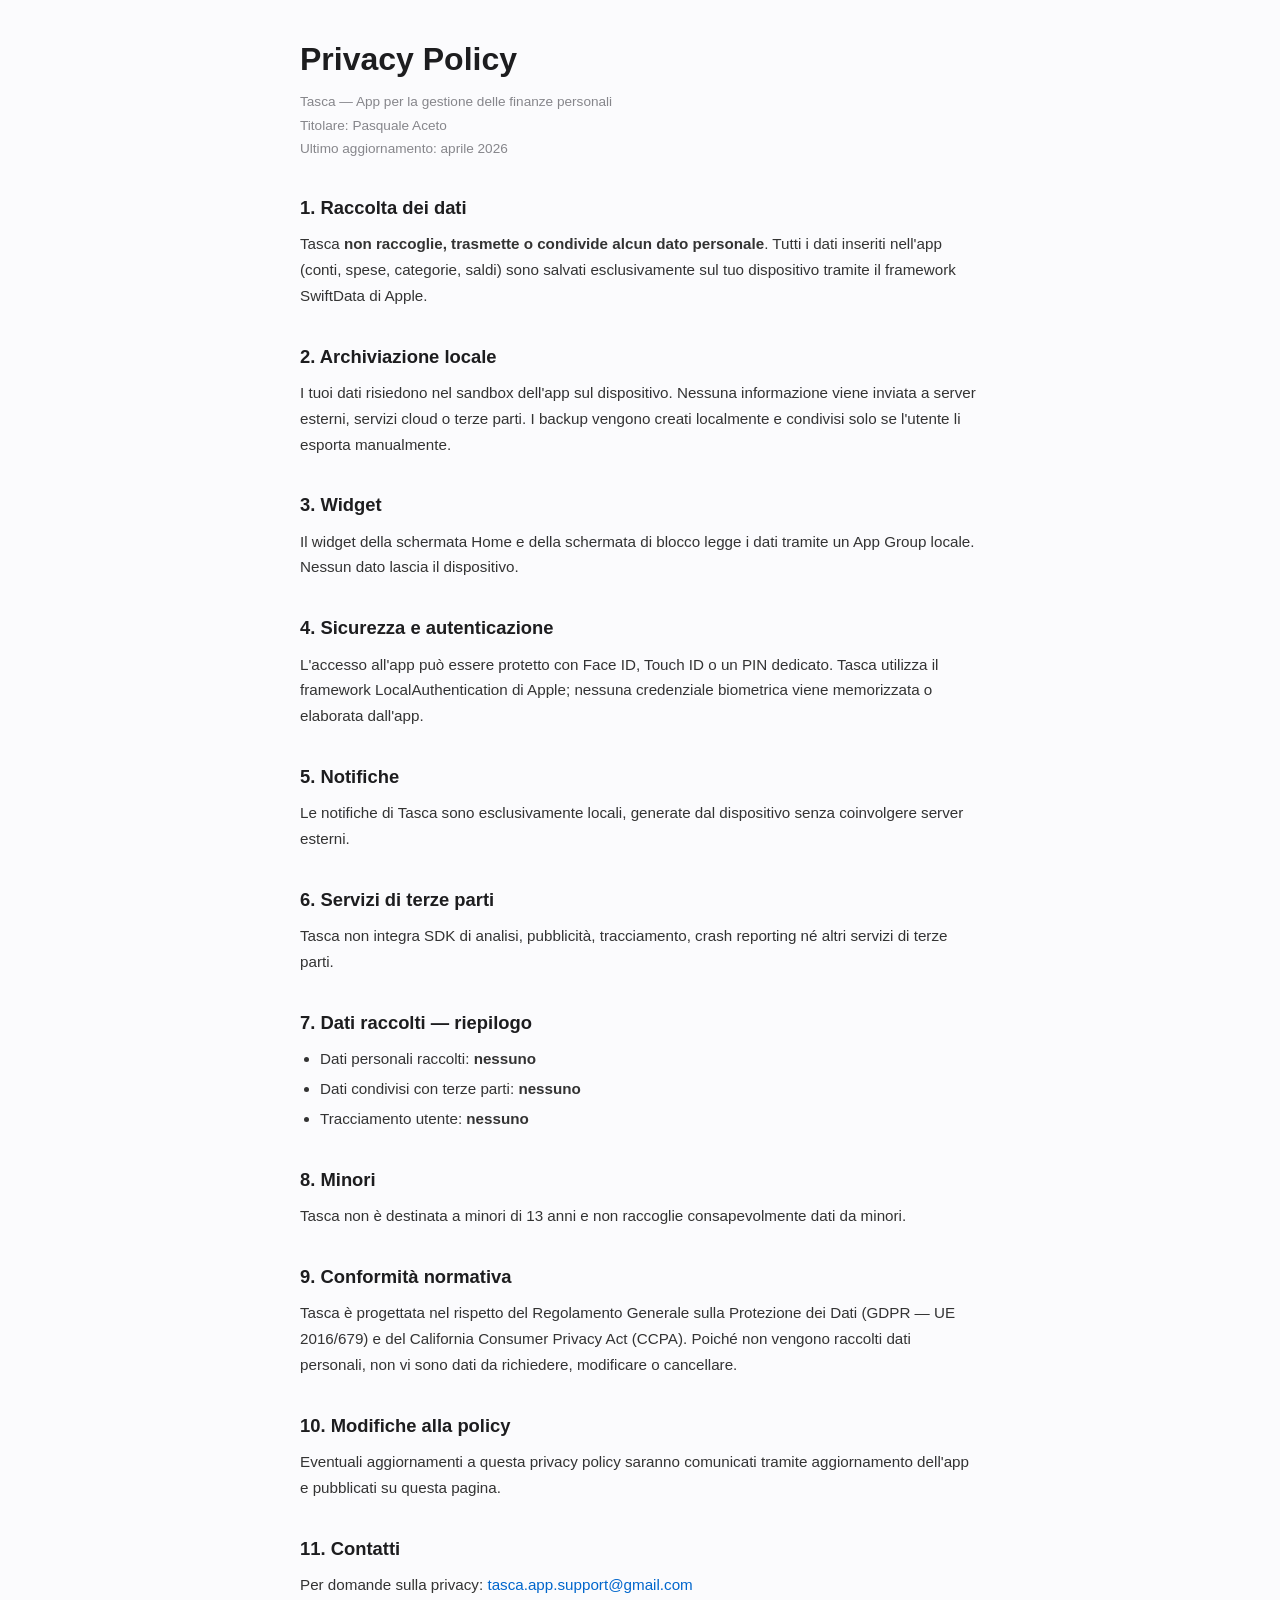
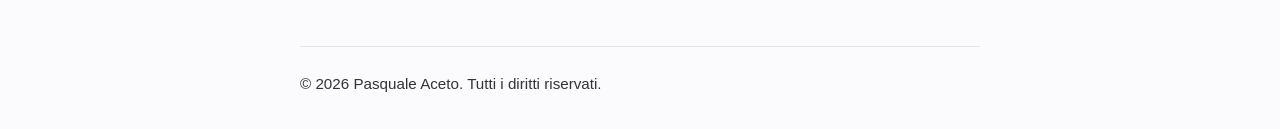
==== index.html @ 21d0b287 "Update index.html Modifica e-mail di supporto" ====
<!DOCTYPE html>
<html lang="it">
<head>
    <meta charset="UTF-8">
    <meta name="viewport" content="width=device-width, initial-scale=1.0">
    <title>Tasca — Privacy Policy</title>
    <style>
        * { margin: 0; padding: 0; box-sizing: border-box; }
        body {
            font-family: -apple-system, BlinkMacSystemFont, 'SF Pro Text', 'Helvetica Neue', sans-serif;
            line-height: 1.7;
            color: #1d1d1f;
            background: #fbfbfd;
            padding: 2rem 1.25rem;
            max-width: 720px;
            margin: 0 auto;
        }
        h1 { font-size: 2rem; font-weight: 700; margin-bottom: .25rem; }
        h2 { font-size: 1.15rem; font-weight: 600; margin-top: 2rem; margin-bottom: .5rem; }
        p, li { font-size: .95rem; color: #333; }
        ul { padding-left: 1.25rem; margin-top: .25rem; }
        li { margin-bottom: .25rem; }
        .subtitle { color: #86868b; font-size: .85rem; margin-bottom: 2rem; }
        a { color: #0066cc; text-decoration: none; }
        footer { margin-top: 3rem; padding-top: 1.5rem; border-top: 1px solid #e5e5e5; font-size: .8rem; color: #86868b; }
    </style>
</head>
<body>
    <h1>Privacy Policy</h1>
    <p class="subtitle">Tasca — App per la gestione delle finanze personali<br>Titolare: Pasquale Aceto<br>Ultimo aggiornamento: aprile 2026</p>

    <h2>1. Raccolta dei dati</h2>
    <p>Tasca <strong>non raccoglie, trasmette o condivide alcun dato personale</strong>. Tutti i dati inseriti nell'app (conti, spese, categorie, saldi) sono salvati esclusivamente sul tuo dispositivo tramite il framework SwiftData di Apple.</p>

    <h2>2. Archiviazione locale</h2>
    <p>I tuoi dati risiedono nel sandbox dell'app sul dispositivo. Nessuna informazione viene inviata a server esterni, servizi cloud o terze parti. I backup vengono creati localmente e condivisi solo se l'utente li esporta manualmente.</p>

    <h2>3. Widget</h2>
    <p>Il widget della schermata Home e della schermata di blocco legge i dati tramite un App Group locale. Nessun dato lascia il dispositivo.</p>

    <h2>4. Sicurezza e autenticazione</h2>
    <p>L'accesso all'app può essere protetto con Face ID, Touch ID o un PIN dedicato. Tasca utilizza il framework LocalAuthentication di Apple; nessuna credenziale biometrica viene memorizzata o elaborata dall'app.</p>

    <h2>5. Notifiche</h2>
    <p>Le notifiche di Tasca sono esclusivamente locali, generate dal dispositivo senza coinvolgere server esterni.</p>

    <h2>6. Servizi di terze parti</h2>
    <p>Tasca non integra SDK di analisi, pubblicità, tracciamento, crash reporting né altri servizi di terze parti.</p>

    <h2>7. Dati raccolti — riepilogo</h2>
    <ul>
        <li>Dati personali raccolti: <strong>nessuno</strong></li>
        <li>Dati condivisi con terze parti: <strong>nessuno</strong></li>
        <li>Tracciamento utente: <strong>nessuno</strong></li>
    </ul>

    <h2>8. Minori</h2>
    <p>Tasca non è destinata a minori di 13 anni e non raccoglie consapevolmente dati da minori.</p>

    <h2>9. Conformità normativa</h2>
    <p>Tasca è progettata nel rispetto del Regolamento Generale sulla Protezione dei Dati (GDPR — UE 2016/679) e del California Consumer Privacy Act (CCPA). Poiché non vengono raccolti dati personali, non vi sono dati da richiedere, modificare o cancellare.</p>

    <h2>10. Modifiche alla policy</h2>
    <p>Eventuali aggiornamenti a questa privacy policy saranno comunicati tramite aggiornamento dell'app e pubblicati su questa pagina.</p>

    <h2>11. Contatti</h2>
    <p>Per domande sulla privacy: <a href="mailto:tasca.app.support@gmail.com">tasca.app.support@gmail.com</a></p>

    <footer>
        <p>&copy; 2026 Pasquale Aceto. Tutti i diritti riservati.</p>
    </footer>
</body>
</html>
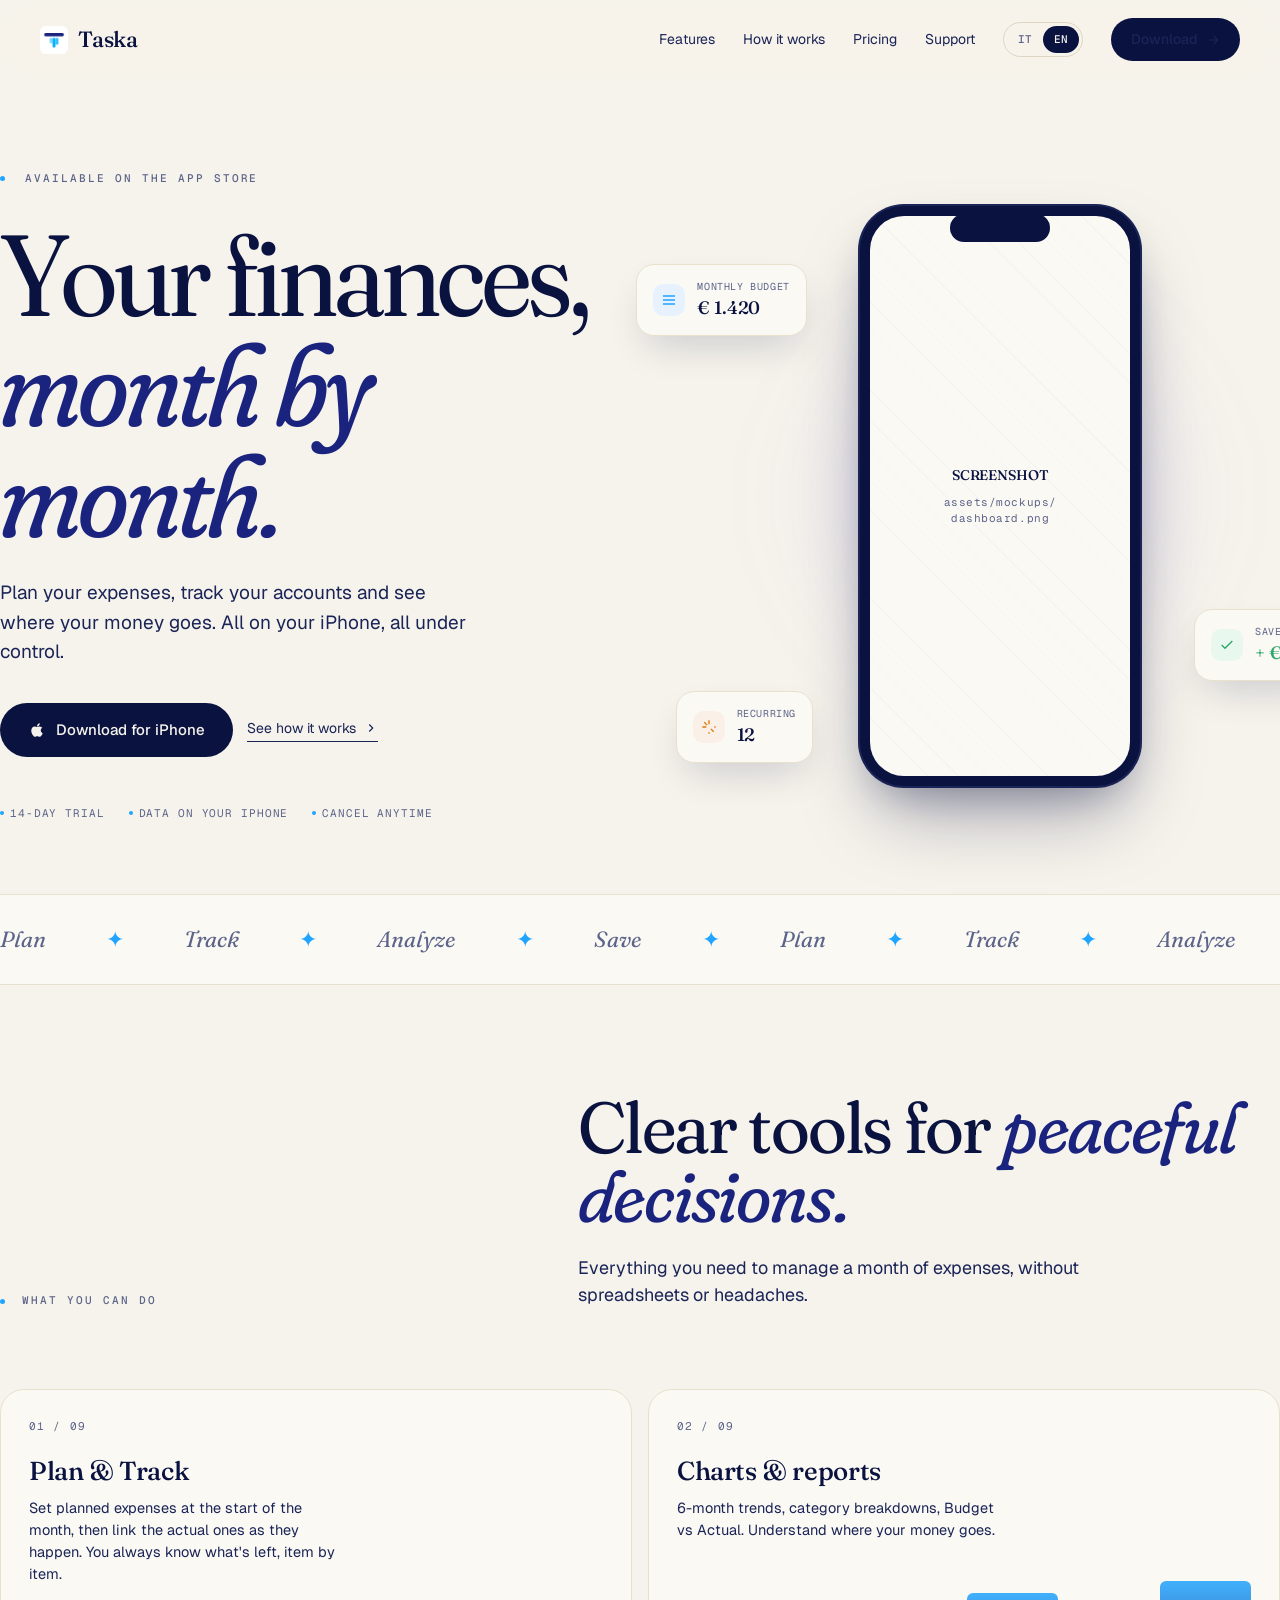
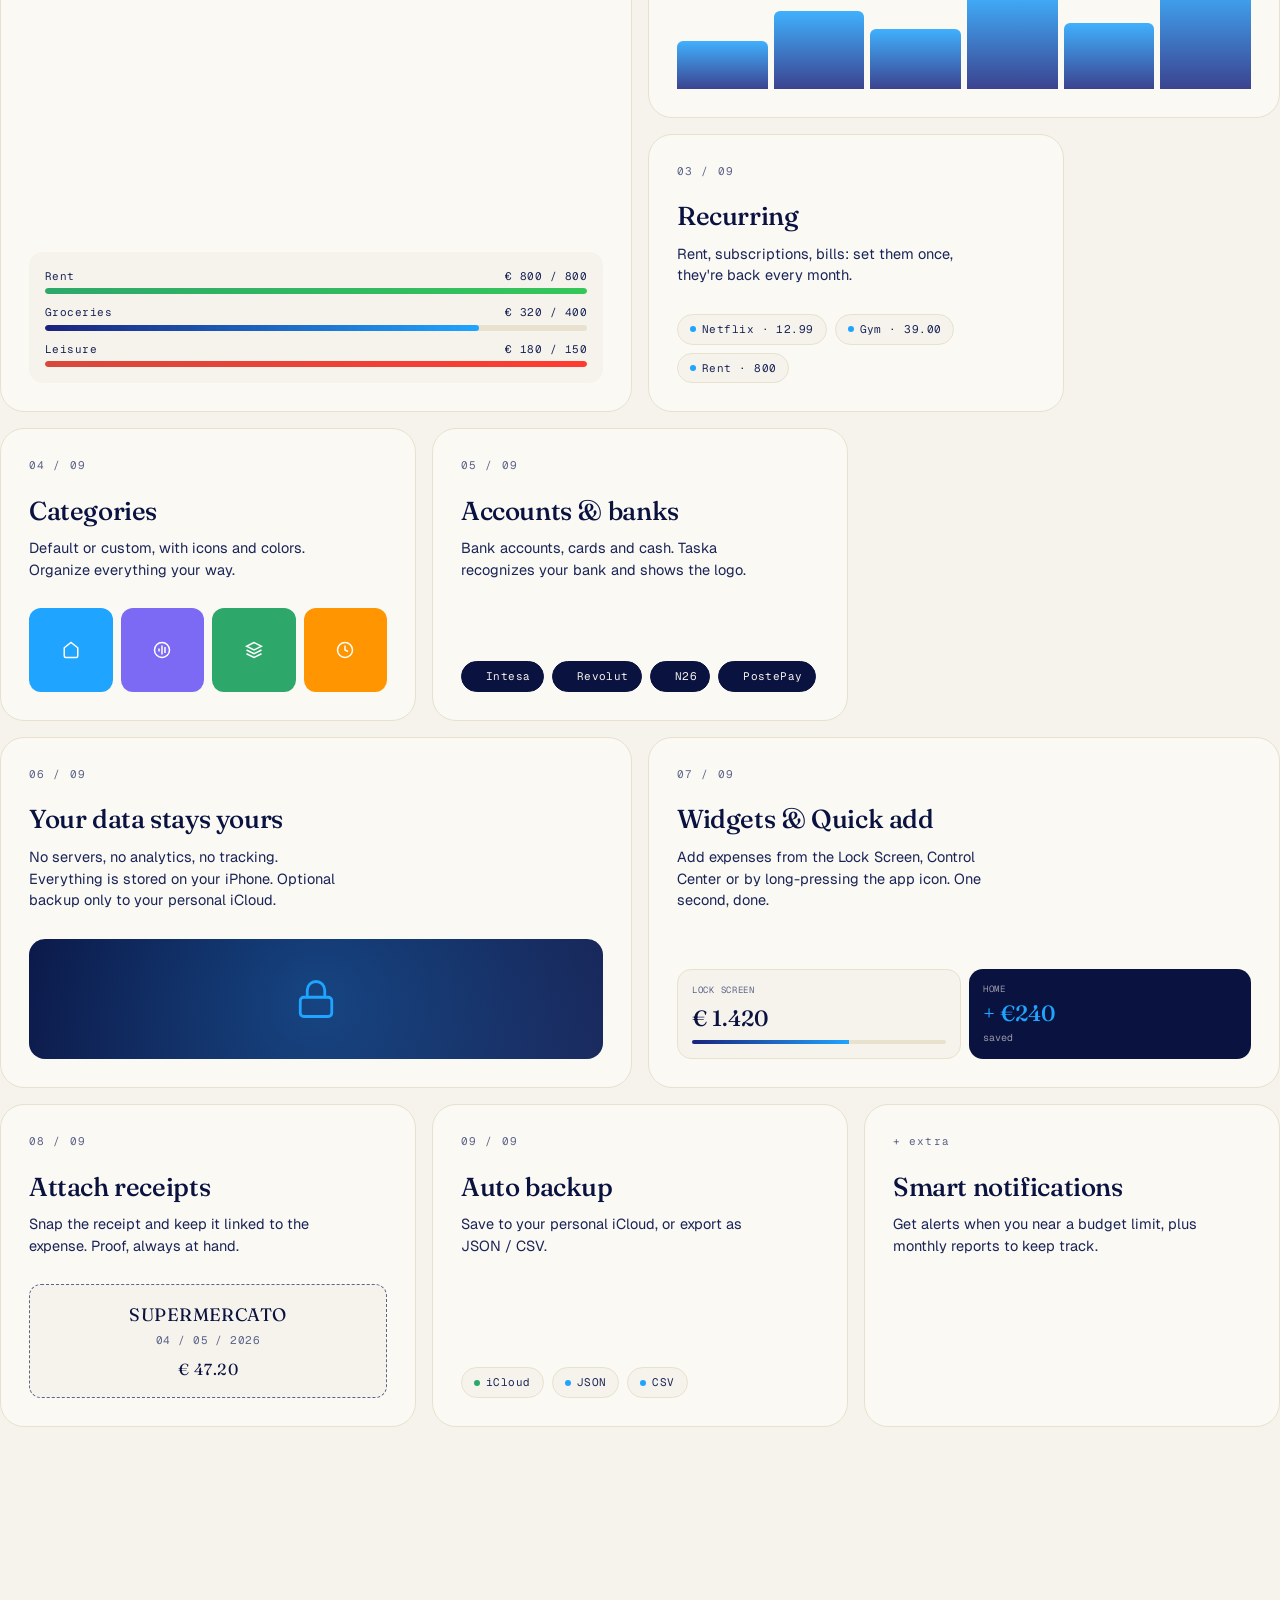
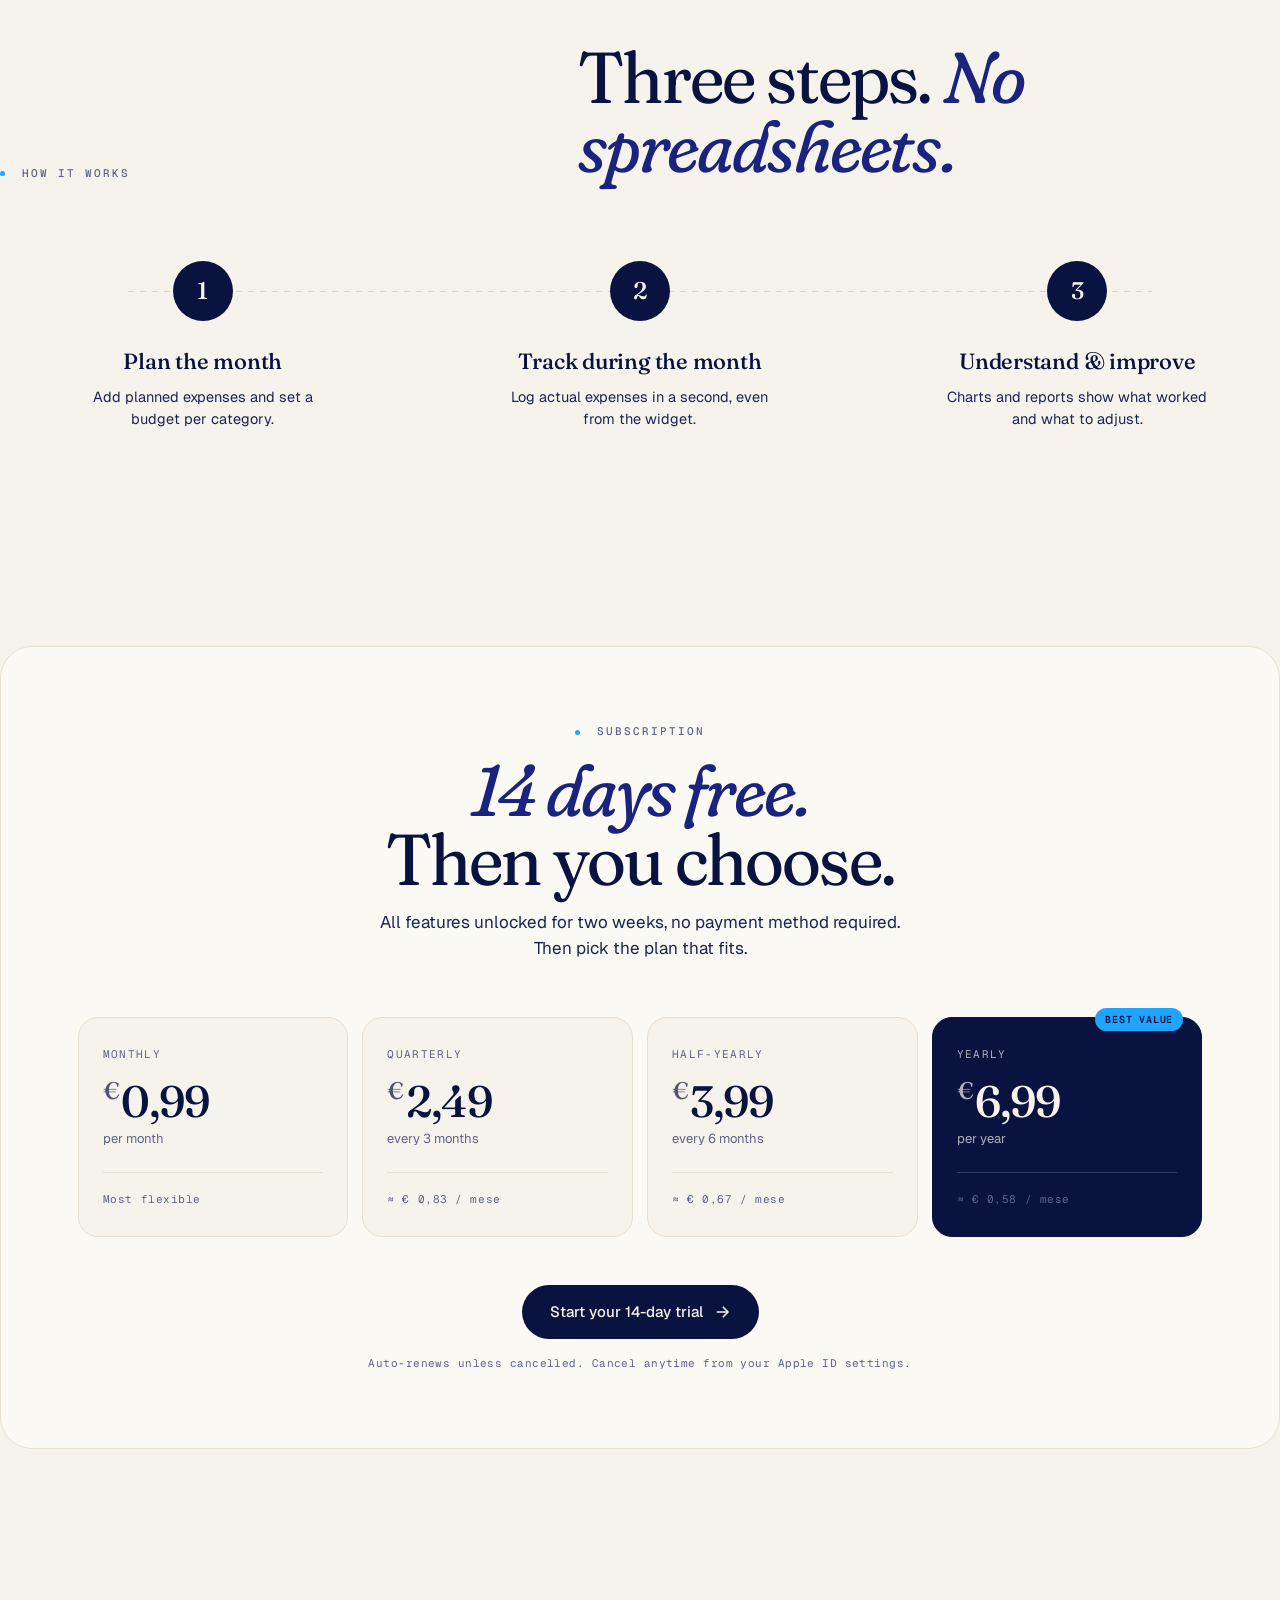
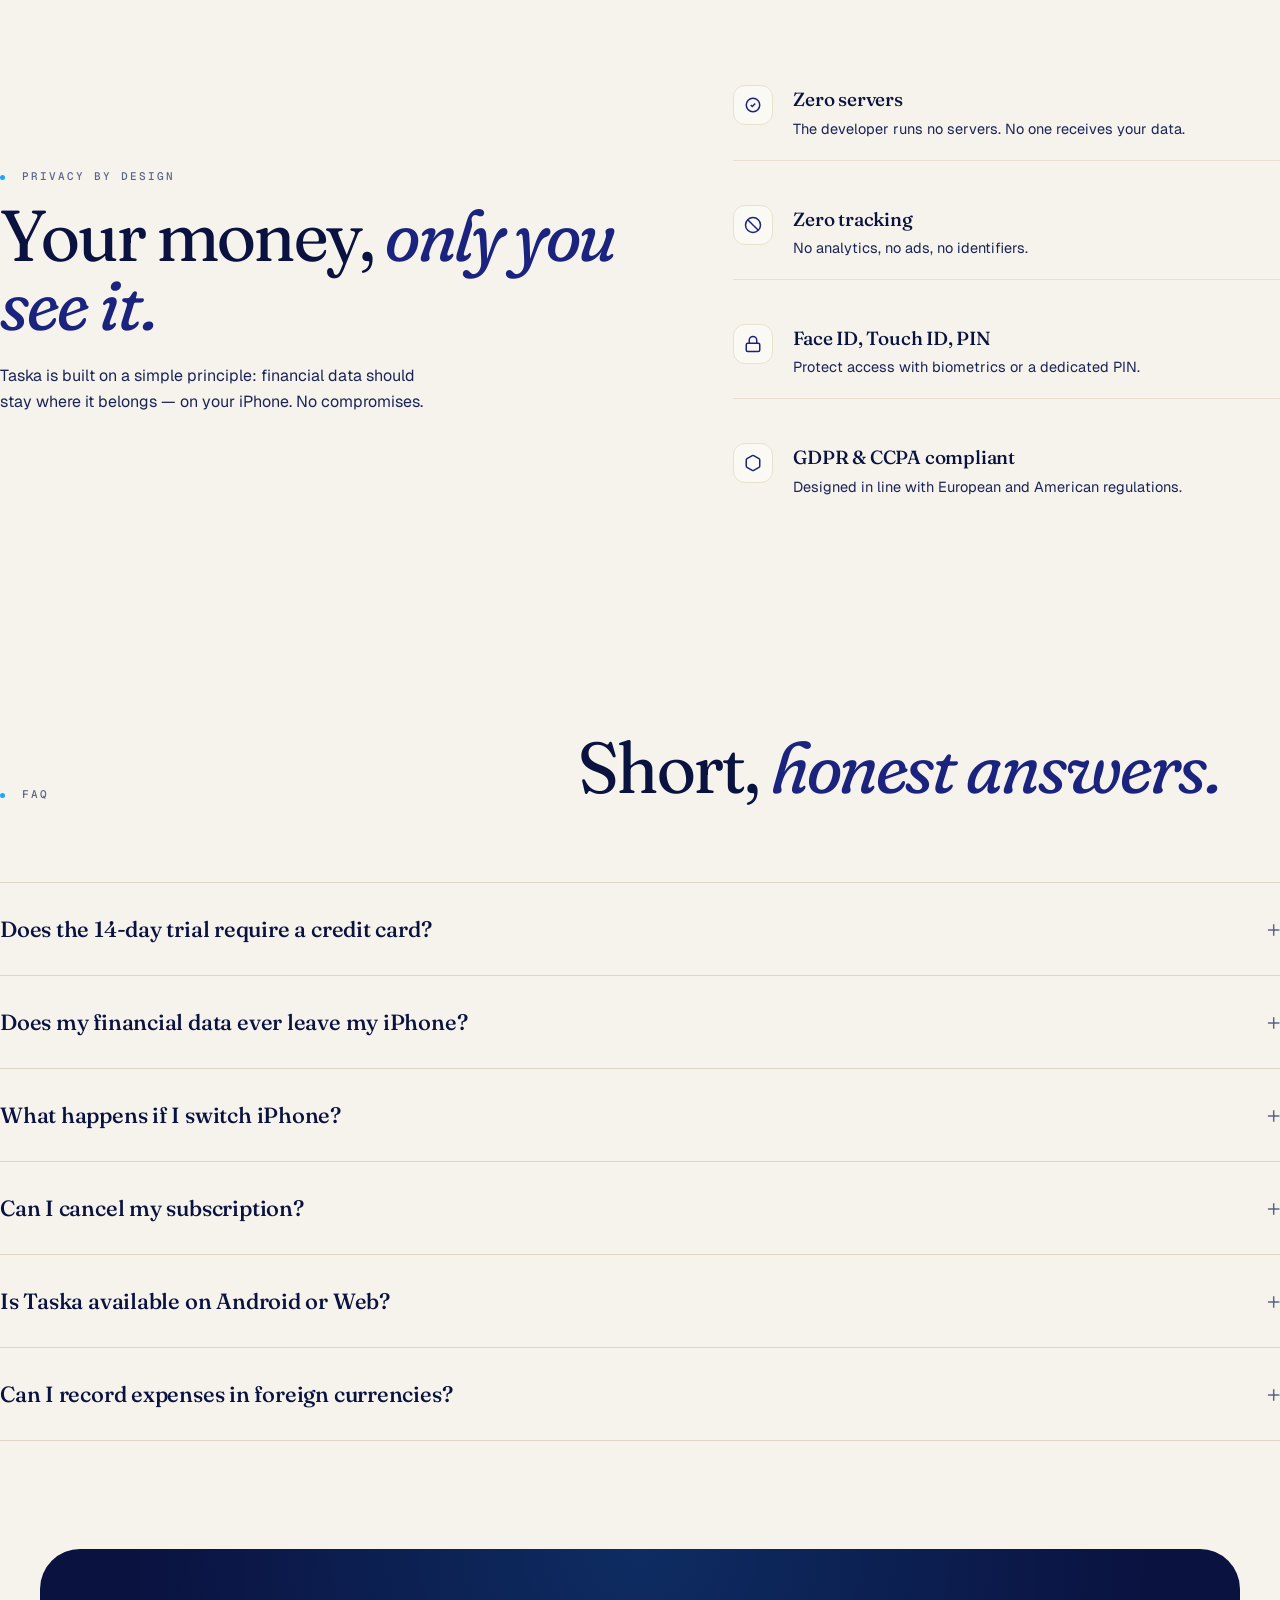
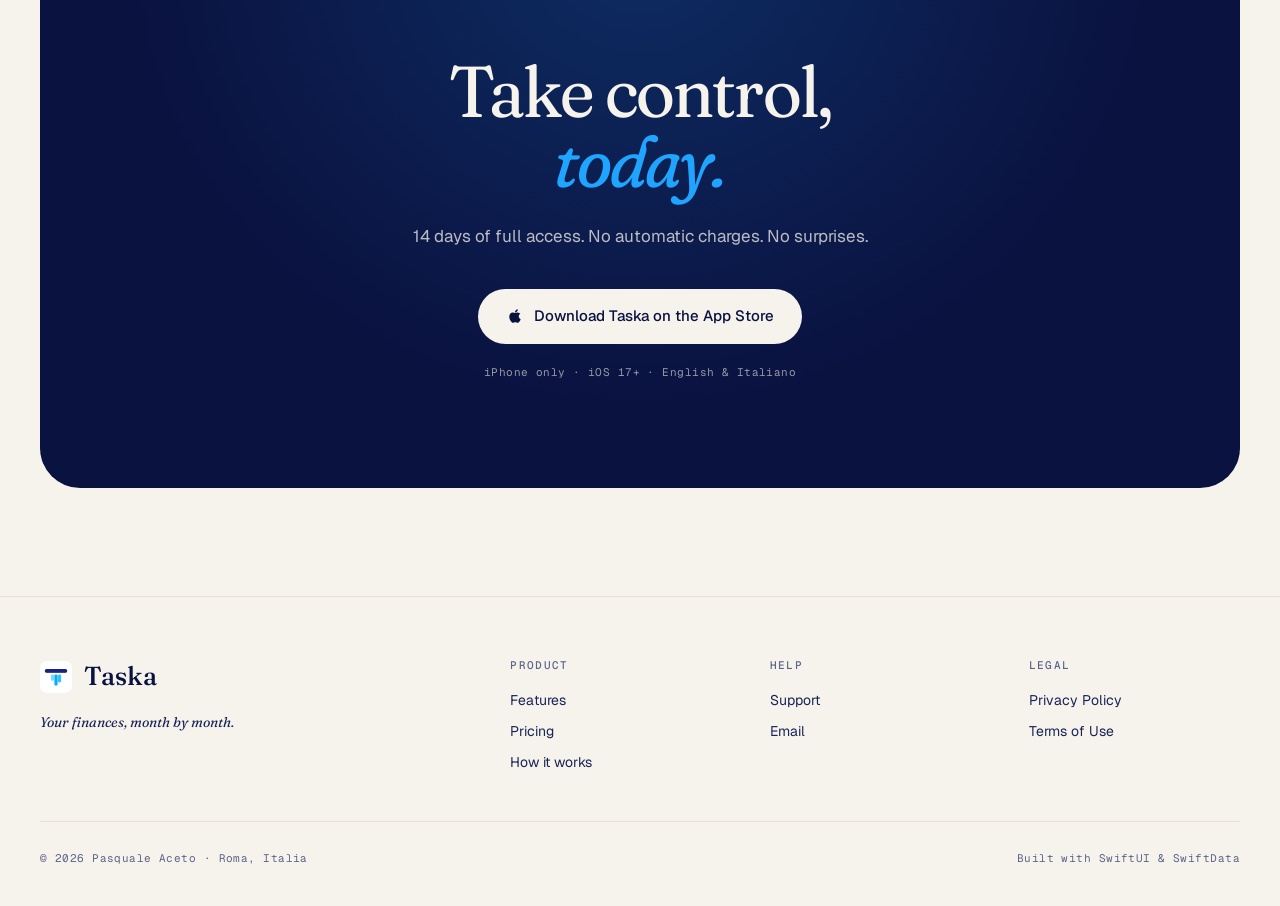
==== commit b776c6bc: "Add files via upload" ====
--- a/index.html
+++ b/index.html
@@ -1,73 +1,738 @@
-<!DOCTYPE html>
+<!doctype html>
 <html lang="it">
 <head>
-    <meta charset="UTF-8">
-    <meta name="viewport" content="width=device-width, initial-scale=1.0">
-    <title>Tasca — Privacy Policy</title>
-    <style>
-        * { margin: 0; padding: 0; box-sizing: border-box; }
-        body {
-            font-family: -apple-system, BlinkMacSystemFont, 'SF Pro Text', 'Helvetica Neue', sans-serif;
-            line-height: 1.7;
-            color: #1d1d1f;
-            background: #fbfbfd;
-            padding: 2rem 1.25rem;
-            max-width: 720px;
-            margin: 0 auto;
-        }
-        h1 { font-size: 2rem; font-weight: 700; margin-bottom: .25rem; }
-        h2 { font-size: 1.15rem; font-weight: 600; margin-top: 2rem; margin-bottom: .5rem; }
-        p, li { font-size: .95rem; color: #333; }
-        ul { padding-left: 1.25rem; margin-top: .25rem; }
-        li { margin-bottom: .25rem; }
-        .subtitle { color: #86868b; font-size: .85rem; margin-bottom: 2rem; }
-        a { color: #0066cc; text-decoration: none; }
-        footer { margin-top: 3rem; padding-top: 1.5rem; border-top: 1px solid #e5e5e5; font-size: .8rem; color: #86868b; }
-    </style>
+  <meta charset="utf-8" />
+  <meta name="viewport" content="width=device-width, initial-scale=1, viewport-fit=cover" />
+  <meta name="theme-color" content="#F6F3EC" />
+  <title data-titles='{"it":"Taska — Le tue finanze, mese per mese","en":"Taska — Your finances, month by month"}'>Taska — Le tue finanze, mese per mese</title>
+  <meta name="description" content="Taska è l'app iPhone per gestire le finanze personali con semplicità. Pianifica, traccia, analizza. Tutto resta sul tuo dispositivo." />
+
+  <!-- Fonts -->
+  <link rel="preconnect" href="https://fonts.googleapis.com" />
+  <link rel="preconnect" href="https://fonts.gstatic.com" crossorigin />
+  <link href="https://fonts.googleapis.com/css2?family=Fraunces:ital,opsz,wght,SOFT,WONK@0,9..144,300..700,0..100,0..1;1,9..144,300..700,0..100,0..1&family=Geist+Mono:wght@400;500&family=Geist:wght@300;400;500;600&display=swap" rel="stylesheet" />
+
+  <link rel="icon" type="image/png" href="assets/icon.png" />
+  <link rel="apple-touch-icon" href="assets/icon.png" />
+  <link rel="stylesheet" href="styles.css" />
 </head>
 <body>
-    <h1>Privacy Policy</h1>
-    <p class="subtitle">Tasca — App per la gestione delle finanze personali<br>Titolare: Pasquale Aceto<br>Ultimo aggiornamento: aprile 2026</p>
-
-    <h2>1. Raccolta dei dati</h2>
-    <p>Tasca <strong>non raccoglie, trasmette o condivide alcun dato personale</strong>. Tutti i dati inseriti nell'app (conti, spese, categorie, saldi) sono salvati esclusivamente sul tuo dispositivo tramite il framework SwiftData di Apple.</p>
-
-    <h2>2. Archiviazione locale</h2>
-    <p>I tuoi dati risiedono nel sandbox dell'app sul dispositivo. Nessuna informazione viene inviata a server esterni, servizi cloud o terze parti. I backup vengono creati localmente e condivisi solo se l'utente li esporta manualmente.</p>
-
-    <h2>3. Widget</h2>
-    <p>Il widget della schermata Home e della schermata di blocco legge i dati tramite un App Group locale. Nessun dato lascia il dispositivo.</p>
-
-    <h2>4. Sicurezza e autenticazione</h2>
-    <p>L'accesso all'app può essere protetto con Face ID, Touch ID o un PIN dedicato. Tasca utilizza il framework LocalAuthentication di Apple; nessuna credenziale biometrica viene memorizzata o elaborata dall'app.</p>
-
-    <h2>5. Notifiche</h2>
-    <p>Le notifiche di Tasca sono esclusivamente locali, generate dal dispositivo senza coinvolgere server esterni.</p>
-
-    <h2>6. Servizi di terze parti</h2>
-    <p>Tasca non integra SDK di analisi, pubblicità, tracciamento, crash reporting né altri servizi di terze parti.</p>
-
-    <h2>7. Dati raccolti — riepilogo</h2>
-    <ul>
-        <li>Dati personali raccolti: <strong>nessuno</strong></li>
-        <li>Dati condivisi con terze parti: <strong>nessuno</strong></li>
-        <li>Tracciamento utente: <strong>nessuno</strong></li>
-    </ul>
-
-    <h2>8. Minori</h2>
-    <p>Tasca non è destinata a minori di 13 anni e non raccoglie consapevolmente dati da minori.</p>
-
-    <h2>9. Conformità normativa</h2>
-    <p>Tasca è progettata nel rispetto del Regolamento Generale sulla Protezione dei Dati (GDPR — UE 2016/679) e del California Consumer Privacy Act (CCPA). Poiché non vengono raccolti dati personali, non vi sono dati da richiedere, modificare o cancellare.</p>
-
-    <h2>10. Modifiche alla policy</h2>
-    <p>Eventuali aggiornamenti a questa privacy policy saranno comunicati tramite aggiornamento dell'app e pubblicati su questa pagina.</p>
-
-    <h2>11. Contatti</h2>
-    <p>Per domande sulla privacy: <a href="mailto:tasca.app.support@gmail.com">tasca.app.support@gmail.com</a></p>
-
-    <footer>
-        <p>&copy; 2026 Pasquale Aceto. Tutti i diritti riservati.</p>
-    </footer>
+
+<!-- ===================== NAV ===================== -->
+<nav class="nav">
+  <div class="nav-inner">
+    <a class="brand" href="index.html">
+      <img src="assets/icon.png" alt="Taska" />
+      <span>Taska</span>
+    </a>
+    <div class="nav-links">
+      <a href="#features" data-lang="it" class="active-lang">Funzioni</a>
+      <a href="#features" data-lang="en">Features</a>
+      <a href="#how" data-lang="it" class="active-lang">Come funziona</a>
+      <a href="#how" data-lang="en">How it works</a>
+      <a href="#pricing" data-lang="it" class="active-lang">Prezzi</a>
+      <a href="#pricing" data-lang="en">Pricing</a>
+      <a href="support.html" data-lang="it" class="active-lang">Supporto</a>
+      <a href="support.html" data-lang="en">Support</a>
+      <span class="lang-switch" role="group" aria-label="Language">
+        <button data-set-lang="it" class="active">IT</button>
+        <button data-set-lang="en">EN</button>
+      </span>
+      <a class="btn-cta" href="#download">
+        <span data-lang="it" class="active-lang">Scarica</span>
+        <span data-lang="en">Download</span>
+        <svg viewBox="0 0 24 24" fill="none" stroke="currentColor" stroke-width="2"><path d="M5 12h14M13 5l7 7-7 7"/></svg>
+      </a>
+    </div>
+    <button class="hamburger" aria-label="Menu"><span></span><span></span></button>
+  </div>
+</nav>
+
+<!-- ===================== HERO ===================== -->
+<header class="hero wrap">
+  <div class="hero-grid">
+    <div>
+      <div class="hero-eye eyebrow">
+        <span class="dot"></span>
+        <span data-lang="it" class="active-lang">Disponibile su App Store</span>
+        <span data-lang="en">Available on the App Store</span>
+      </div>
+
+      <h1 class="h-display h-1 hero-headline">
+        <span data-lang="it" class="active-lang">Le tue finanze,<br /><em>mese per mese.</em></span>
+        <span data-lang="en">Your finances,<br /><em>month by month.</em></span>
+      </h1>
+
+      <p class="hero-sub">
+        <span data-lang="it" class="active-lang">Pianifica le spese, traccia i tuoi conti e capisci dove vanno i tuoi soldi. Tutto sul tuo iPhone, tutto sotto controllo.</span>
+        <span data-lang="en">Plan your expenses, track your accounts and see where your money goes. All on your iPhone, all under control.</span>
+      </p>
+
+      <div class="hero-actions">
+        <a class="btn-primary" href="#download">
+          <svg viewBox="0 0 24 24" fill="currentColor"><path d="M17.05 20.28c-.98.95-2.05.8-3.08.35-1.09-.46-2.09-.48-3.24 0-1.44.62-2.2.44-3.06-.35C2.79 15.25 3.51 7.59 9.05 7.31c1.35.07 2.29.74 3.08.8 1.18-.24 2.31-.93 3.57-.84 1.51.12 2.65.72 3.4 1.8-3.12 1.87-2.38 5.98.48 7.13-.57 1.5-1.31 2.99-2.54 4.09zM12.03 7.25c-.15-2.23 1.66-4.07 3.74-4.25.29 2.58-2.34 4.5-3.74 4.25z"/></svg>
+          <span data-lang="it" class="active-lang">Scarica per iPhone</span>
+          <span data-lang="en">Download for iPhone</span>
+        </a>
+        <a class="btn-ghost" href="#how">
+          <span data-lang="it" class="active-lang">Scopri come funziona</span>
+          <span data-lang="en">See how it works</span>
+          <svg viewBox="0 0 24 24" fill="none" stroke="currentColor" stroke-width="2" style="width:14px;height:14px"><path d="M9 6l6 6-6 6"/></svg>
+        </a>
+      </div>
+
+      <div class="hero-meta">
+        <span data-lang="it" class="active-lang">14 giorni di prova</span>
+        <span data-lang="en">14-day trial</span>
+        <span data-lang="it" class="active-lang">Dati sul tuo iPhone</span>
+        <span data-lang="en">Data on your iPhone</span>
+        <span data-lang="it" class="active-lang">Disdici quando vuoi</span>
+        <span data-lang="en">Cancel anytime</span>
+      </div>
+    </div>
+
+    <div class="hero-visual">
+      <!-- Floating cards (decorative) -->
+      <div class="float-card f1">
+        <div class="ic" style="background:#E8F2FF">
+          <svg viewBox="0 0 24 24" fill="none" stroke="#1FA4FF" stroke-width="2" style="width:16px;height:16px"><path d="M3 12h18M3 6h18M3 18h18"/></svg>
+        </div>
+        <div>
+          <div class="lbl" data-lang="it" style="display:block">Budget mese</div>
+          <div class="lbl" data-lang="en">Monthly budget</div>
+          <div class="val">€ 1.420</div>
+        </div>
+      </div>
+
+      <div class="float-card f2">
+        <div class="ic" style="background:#E8F8EE">
+          <svg viewBox="0 0 24 24" fill="none" stroke="#2EA86A" stroke-width="2" style="width:16px;height:16px"><path d="M20 6L9 17l-5-5"/></svg>
+        </div>
+        <div>
+          <div class="lbl" data-lang="it" style="display:block">Risparmiato</div>
+          <div class="lbl" data-lang="en">Saved</div>
+          <div class="val" style="color:#2EA86A">+ € 240</div>
+        </div>
+      </div>
+
+      <div class="float-card f3">
+        <div class="ic" style="background:#FBF0E8">
+          <svg viewBox="0 0 24 24" fill="none" stroke="#E07800" stroke-width="2" style="width:16px;height:16px"><path d="M12 2v6M12 22v-2M4.93 4.93l4.24 4.24M19.07 19.07l-4.24-4.24M2 12h6M22 12h-2"/></svg>
+        </div>
+        <div>
+          <div class="lbl" data-lang="it" style="display:block">Spese ricorrenti</div>
+          <div class="lbl" data-lang="en">Recurring</div>
+          <div class="val">12</div>
+        </div>
+      </div>
+
+      <!-- iPhone mockup with screenshot placeholder -->
+      <div class="phone">
+        <div class="phone-notch"></div>
+        <div class="phone-screen">
+          <!-- ⬇️ SOSTITUISCI: <img class="phone-screenshot" src="assets/mockups/dashboard.png" alt="Taska Dashboard" /> -->
+          <div class="phone-placeholder">
+            <strong style="font-size:14px;color:#0A1240;font-family:'Fraunces',serif;font-weight:500;letter-spacing:-0.01em;margin-bottom:8px">SCREENSHOT</strong>
+            assets/mockups/<br/>dashboard.png
+          </div>
+        </div>
+      </div>
+    </div>
+  </div>
+</header>
+
+<!-- ===================== STRIP ===================== -->
+<div class="strip">
+  <div class="strip-track">
+    <span data-lang="it" class="active-lang">Pianifica</span>
+    <span data-lang="it" class="active-lang">Traccia</span>
+    <span data-lang="it" class="active-lang">Analizza</span>
+    <span data-lang="it" class="active-lang">Risparmia</span>
+    <span data-lang="it" class="active-lang">Pianifica</span>
+    <span data-lang="it" class="active-lang">Traccia</span>
+    <span data-lang="it" class="active-lang">Analizza</span>
+    <span data-lang="it" class="active-lang">Risparmia</span>
+
+    <span data-lang="en">Plan</span>
+    <span data-lang="en">Track</span>
+    <span data-lang="en">Analyze</span>
+    <span data-lang="en">Save</span>
+    <span data-lang="en">Plan</span>
+    <span data-lang="en">Track</span>
+    <span data-lang="en">Analyze</span>
+    <span data-lang="en">Save</span>
+  </div>
+</div>
+
+<!-- ===================== FEATURES ===================== -->
+<section class="section wrap" id="features">
+  <div class="sec-head reveal">
+    <div>
+      <div class="eyebrow"><span class="dot"></span>
+        <span data-lang="it" class="active-lang">Cosa puoi fare</span>
+        <span data-lang="en">What you can do</span>
+      </div>
+    </div>
+    <div>
+      <h2 class="h-display h-2">
+        <span data-lang="it" class="active-lang">Strumenti chiari per <em>decisioni serene.</em></span>
+        <span data-lang="en">Clear tools for <em>peaceful decisions.</em></span>
+      </h2>
+      <p class="lead" style="margin-top:24px">
+        <span data-lang="it" class="active-lang">Tutto quello che ti serve per gestire un mese di spese, senza complicazioni e senza fogli di calcolo.</span>
+        <span data-lang="en">Everything you need to manage a month of expenses, without spreadsheets or headaches.</span>
+      </p>
+    </div>
+  </div>
+
+  <div class="bento">
+
+    <!-- Big tile: Plan & Track -->
+    <article class="tile span-3 tall reveal">
+      <div class="num">01 / 09</div>
+      <h3>
+        <span data-lang="it" class="active-lang">Pianifica e traccia</span>
+        <span data-lang="en">Plan & Track</span>
+      </h3>
+      <p>
+        <span data-lang="it" class="active-lang">Inserisci le spese previste a inizio mese, poi collega quelle effettive man mano che le sostieni. Sai sempre quanto ti resta, voce per voce.</span>
+        <span data-lang="en">Set planned expenses at the start of the month, then link the actual ones as they happen. You always know what's left, item by item.</span>
+      </p>
+      <div class="visual">
+        <div class="viz-budget">
+          <div>
+            <div class="viz-row"><span data-lang="it" class="active-lang">Affitto</span><span data-lang="en">Rent</span><span>€ 800 / 800</span></div>
+            <div class="viz-bar"><span style="width:100%;background:linear-gradient(90deg,#2EA86A,#34C759)"></span></div>
+          </div>
+          <div>
+            <div class="viz-row"><span data-lang="it" class="active-lang">Spesa</span><span data-lang="en">Groceries</span><span>€ 320 / 400</span></div>
+            <div class="viz-bar"><span style="width:80%"></span></div>
+          </div>
+          <div>
+            <div class="viz-row"><span data-lang="it" class="active-lang">Tempo libero</span><span data-lang="en">Leisure</span><span>€ 180 / 150</span></div>
+            <div class="viz-bar"><span style="width:100%;background:linear-gradient(90deg,#D9483C,#FF3B30)"></span></div>
+          </div>
+        </div>
+      </div>
+    </article>
+
+    <!-- Charts -->
+    <article class="tile span-3 reveal">
+      <div class="num">02 / 09</div>
+      <h3>
+        <span data-lang="it" class="active-lang">Grafici e report</span>
+        <span data-lang="en">Charts & reports</span>
+      </h3>
+      <p>
+        <span data-lang="it" class="active-lang">Trend su 6 mesi, distribuzione per categoria, confronto Budget vs Reale. Capisci dove vanno i tuoi soldi.</span>
+        <span data-lang="en">6-month trends, category breakdowns, Budget vs Actual. Understand where your money goes.</span>
+      </p>
+      <div class="visual">
+        <div class="viz-chart">
+          <i style="height:40%"></i>
+          <i style="height:65%"></i>
+          <i style="height:50%"></i>
+          <i style="height:80%"></i>
+          <i style="height:55%"></i>
+          <i style="height:90%"></i>
+        </div>
+      </div>
+    </article>
+
+    <!-- Recurring -->
+    <article class="tile span-2 reveal">
+      <div class="num">03 / 09</div>
+      <h3>
+        <span data-lang="it" class="active-lang">Spese ricorrenti</span>
+        <span data-lang="en">Recurring</span>
+      </h3>
+      <p>
+        <span data-lang="it" class="active-lang">Affitto, abbonamenti, bollette: imposta una volta, ogni mese sono già lì.</span>
+        <span data-lang="en">Rent, subscriptions, bills: set them once, they're back every month.</span>
+      </p>
+      <div class="visual viz-pill-row">
+        <span class="viz-pill blue">Netflix · 12.99</span>
+        <span class="viz-pill blue">Gym · 39.00</span>
+        <span class="viz-pill blue" data-lang="it" style="display:inline-flex">Affitto · 800</span>
+        <span class="viz-pill blue" data-lang="en">Rent · 800</span>
+      </div>
+    </article>
+
+    <!-- Categories -->
+    <article class="tile span-2 reveal">
+      <div class="num">04 / 09</div>
+      <h3>
+        <span data-lang="it" class="active-lang">Categorie</span>
+        <span data-lang="en">Categories</span>
+      </h3>
+      <p>
+        <span data-lang="it" class="active-lang">Predefinite o personalizzate, con icone e colori. Organizza tutto a modo tuo.</span>
+        <span data-lang="en">Default or custom, with icons and colors. Organize everything your way.</span>
+      </p>
+      <div class="visual">
+        <div class="viz-icons">
+          <div class="ic" style="background:#1FA4FF"><svg viewBox="0 0 24 24" fill="none" stroke="currentColor" stroke-width="2"><path d="M3 9l9-7 9 7v11a2 2 0 0 1-2 2H5a2 2 0 0 1-2-2z"/></svg></div>
+          <div class="ic" style="background:#7C6AF5"><svg viewBox="0 0 24 24" fill="none" stroke="currentColor" stroke-width="2"><circle cx="12" cy="12" r="10"/><path d="M16 8v8M12 6v12M8 10v4"/></svg></div>
+          <div class="ic" style="background:#2EA86A"><svg viewBox="0 0 24 24" fill="none" stroke="currentColor" stroke-width="2"><path d="M2 17l10 5 10-5M2 12l10 5 10-5M12 2L2 7l10 5 10-5z"/></svg></div>
+          <div class="ic" style="background:#FF9500"><svg viewBox="0 0 24 24" fill="none" stroke="currentColor" stroke-width="2"><circle cx="12" cy="12" r="10"/><path d="M12 6v6l4 2"/></svg></div>
+        </div>
+      </div>
+    </article>
+
+    <!-- Accounts -->
+    <article class="tile span-2 reveal">
+      <div class="num">05 / 09</div>
+      <h3>
+        <span data-lang="it" class="active-lang">Conti & banche</span>
+        <span data-lang="en">Accounts & banks</span>
+      </h3>
+      <p>
+        <span data-lang="it" class="active-lang">Conti correnti, carte e contanti. Taska riconosce la tua banca e mostra il logo.</span>
+        <span data-lang="en">Bank accounts, cards and cash. Taska recognizes your bank and shows the logo.</span>
+      </p>
+      <div class="visual">
+        <div style="display:flex;gap:8px;flex-wrap:wrap">
+          <span class="viz-pill" style="background:var(--ink);color:var(--cream);border-color:var(--ink)">Intesa</span>
+          <span class="viz-pill" style="background:var(--ink);color:var(--cream);border-color:var(--ink)">Revolut</span>
+          <span class="viz-pill" style="background:var(--ink);color:var(--cream);border-color:var(--ink)">N26</span>
+          <span class="viz-pill" style="background:var(--ink);color:var(--cream);border-color:var(--ink)">PostePay</span>
+        </div>
+      </div>
+    </article>
+
+    <!-- Privacy -->
+    <article class="tile span-3 reveal">
+      <div class="num">06 / 09</div>
+      <h3>
+        <span data-lang="it" class="active-lang">I tuoi dati restano tuoi</span>
+        <span data-lang="en">Your data stays yours</span>
+      </h3>
+      <p>
+        <span data-lang="it" class="active-lang">Niente server, niente analitiche, nessun tracciamento. Tutto è salvato sul tuo iPhone. Backup opzionale solo nel tuo iCloud personale.</span>
+        <span data-lang="en">No servers, no analytics, no tracking. Everything is stored on your iPhone. Optional backup only to your personal iCloud.</span>
+      </p>
+      <div class="visual">
+        <div class="viz-lock">
+          <svg viewBox="0 0 24 24" fill="none" stroke="currentColor" stroke-width="1.6"><rect x="3" y="11" width="18" height="11" rx="2"/><path d="M7 11V7a5 5 0 0 1 10 0v4"/></svg>
+        </div>
+      </div>
+    </article>
+
+    <!-- Widget -->
+    <article class="tile span-3 reveal">
+      <div class="num">07 / 09</div>
+      <h3>
+        <span data-lang="it" class="active-lang">Widget &amp; Spesa rapida</span>
+        <span data-lang="en">Widgets &amp; Quick add</span>
+      </h3>
+      <p>
+        <span data-lang="it" class="active-lang">Aggiungi spese dalla Lock Screen, dal Centro di Controllo o tenendo premuto sull'icona dell'app. Un secondo e via.</span>
+        <span data-lang="en">Add expenses from the Lock Screen, Control Center or by long-pressing the app icon. One second, done.</span>
+      </p>
+      <div class="visual" style="display:flex;gap:8px">
+        <div style="flex:1;background:var(--cream);border:1px solid var(--rule-soft);border-radius:14px;padding:14px;min-height:90px;display:flex;flex-direction:column;justify-content:space-between">
+          <div style="font-family:var(--mono);font-size:9px;letter-spacing:0.08em;color:var(--ink-mute);text-transform:uppercase">Lock Screen</div>
+          <div style="font-family:var(--display);font-size:22px;font-weight:500">€ 1.420</div>
+          <div style="height:4px;background:var(--rule-soft);border-radius:100px;overflow:hidden"><span style="display:block;height:100%;width:62%;background:linear-gradient(90deg,#1A237E,#1FA4FF)"></span></div>
+        </div>
+        <div style="flex:1;background:var(--ink);color:var(--cream);border-radius:14px;padding:14px;min-height:90px;display:flex;flex-direction:column;justify-content:space-between">
+          <div style="font-family:var(--mono);font-size:9px;letter-spacing:0.08em;color:rgba(246,243,236,0.6);text-transform:uppercase">Home</div>
+          <div style="font-family:var(--display);font-size:22px;font-weight:500;color:#1FA4FF">+ €240</div>
+          <div style="font-family:var(--mono);font-size:10px;color:rgba(246,243,236,0.6)" data-lang="it">risparmiato</div>
+          <div style="font-family:var(--mono);font-size:10px;color:rgba(246,243,236,0.6)" data-lang="en">saved</div>
+        </div>
+      </div>
+    </article>
+
+    <!-- Receipts -->
+    <article class="tile span-2 reveal">
+      <div class="num">08 / 09</div>
+      <h3>
+        <span data-lang="it" class="active-lang">Allega ricevute</span>
+        <span data-lang="en">Attach receipts</span>
+      </h3>
+      <p>
+        <span data-lang="it" class="active-lang">Fotografa lo scontrino e resta legato alla spesa. Hai sempre la prova.</span>
+        <span data-lang="en">Snap the receipt and keep it linked to the expense. Proof, always at hand.</span>
+      </p>
+      <div class="visual">
+        <div style="background:var(--cream);border:1px dashed var(--ink-mute);border-radius:12px;padding:16px;font-family:var(--mono);font-size:11px;color:var(--ink-mute);text-align:center;letter-spacing:0.04em">
+          <div style="font-family:var(--display);font-size:18px;color:var(--ink);margin-bottom:4px">SUPERMERCATO</div>
+          <div>04 / 05 / 2026</div>
+          <div style="margin-top:8px;font-family:var(--display);font-size:16px;color:var(--ink)">€ 47.20</div>
+        </div>
+      </div>
+    </article>
+
+    <!-- Backup -->
+    <article class="tile span-2 reveal">
+      <div class="num">09 / 09</div>
+      <h3>
+        <span data-lang="it" class="active-lang">Backup automatico</span>
+        <span data-lang="en">Auto backup</span>
+      </h3>
+      <p>
+        <span data-lang="it" class="active-lang">Salva una copia su iCloud personale o esporta in JSON / CSV.</span>
+        <span data-lang="en">Save to your personal iCloud, or export as JSON / CSV.</span>
+      </p>
+      <div class="visual viz-pill-row">
+        <span class="viz-pill green">iCloud</span>
+        <span class="viz-pill blue">JSON</span>
+        <span class="viz-pill blue">CSV</span>
+      </div>
+    </article>
+
+    <!-- Notifications -->
+    <article class="tile span-2 reveal">
+      <div class="num">+ <span data-lang="it" class="active-lang">extra</span><span data-lang="en">extra</span></div>
+      <h3>
+        <span data-lang="it" class="active-lang">Notifiche intelligenti</span>
+        <span data-lang="en">Smart notifications</span>
+      </h3>
+      <p>
+        <span data-lang="it" class="active-lang">Avvisi quando ti avvicini al limite di un budget e report mensili per non perdere il filo.</span>
+        <span data-lang="en">Get alerts when you near a budget limit, plus monthly reports to keep track.</span>
+      </p>
+    </article>
+
+  </div>
+</section>
+
+<!-- ===================== HOW IT WORKS ===================== -->
+<section class="section wrap" id="how">
+  <div class="sec-head reveal">
+    <div>
+      <div class="eyebrow"><span class="dot"></span>
+        <span data-lang="it" class="active-lang">Come funziona</span>
+        <span data-lang="en">How it works</span>
+      </div>
+    </div>
+    <div>
+      <h2 class="h-display h-2">
+        <span data-lang="it" class="active-lang">Tre passi. <em>Niente fogli di calcolo.</em></span>
+        <span data-lang="en">Three steps. <em>No spreadsheets.</em></span>
+      </h2>
+    </div>
+  </div>
+
+  <div class="steps reveal">
+    <div class="step">
+      <div class="badge">1</div>
+      <h4 data-lang="it" class="active-lang">Pianifica il mese</h4>
+      <h4 data-lang="en">Plan the month</h4>
+      <p data-lang="it" class="active-lang">Inserisci le spese previste e fissa un budget per categoria.</p>
+      <p data-lang="en">Add planned expenses and set a budget per category.</p>
+    </div>
+    <div class="step">
+      <div class="badge">2</div>
+      <h4 data-lang="it" class="active-lang">Registra durante il mese</h4>
+      <h4 data-lang="en">Track during the month</h4>
+      <p data-lang="it" class="active-lang">Aggiungi le spese effettive in un secondo, anche dal widget.</p>
+      <p data-lang="en">Log actual expenses in a second, even from the widget.</p>
+    </div>
+    <div class="step">
+      <div class="badge">3</div>
+      <h4 data-lang="it" class="active-lang">Capisci e migliora</h4>
+      <h4 data-lang="en">Understand & improve</h4>
+      <p data-lang="it" class="active-lang">Grafici e report ti mostrano dove sei andato bene e cosa correggere.</p>
+      <p data-lang="en">Charts and reports show what worked and what to adjust.</p>
+    </div>
+  </div>
+</section>
+
+<!-- ===================== PRICING ===================== -->
+<section class="section wrap" id="pricing">
+  <div class="pricing reveal">
+    <div class="pricing-head">
+      <div class="eyebrow"><span class="dot"></span>
+        <span data-lang="it" class="active-lang">Abbonamento</span>
+        <span data-lang="en">Subscription</span>
+      </div>
+      <h2 class="h-display h-2">
+        <span data-lang="it" class="active-lang"><em>14 giorni gratis.</em><br/>Poi scegli tu.</span>
+        <span data-lang="en"><em>14 days free.</em><br/>Then you choose.</span>
+      </h2>
+      <p>
+        <span data-lang="it" class="active-lang">Tutte le funzioni sbloccate per due settimane, senza inserire metodo di pagamento. Dopo, scegli il piano che ti torna comodo.</span>
+        <span data-lang="en">All features unlocked for two weeks, no payment method required. Then pick the plan that fits.</span>
+      </p>
+    </div>
+
+    <div class="plans">
+      <div class="plan">
+        <div class="plan-name" data-lang="it" style="display:block">Mensile</div>
+        <div class="plan-name" data-lang="en">Monthly</div>
+        <div class="plan-price"><span class="cur">€</span>0,99</div>
+        <div class="plan-period" data-lang="it" style="display:block">al mese</div>
+        <div class="plan-period" data-lang="en">per month</div>
+        <div class="plan-equiv" data-lang="it" style="display:block">Massima flessibilità</div>
+        <div class="plan-equiv" data-lang="en">Most flexible</div>
+      </div>
+
+      <div class="plan">
+        <div class="plan-name" data-lang="it" style="display:block">Trimestrale</div>
+        <div class="plan-name" data-lang="en">Quarterly</div>
+        <div class="plan-price"><span class="cur">€</span>2,49</div>
+        <div class="plan-period" data-lang="it" style="display:block">ogni 3 mesi</div>
+        <div class="plan-period" data-lang="en">every 3 months</div>
+        <div class="plan-equiv">≈ € 0,83 / mese</div>
+      </div>
+
+      <div class="plan">
+        <div class="plan-name" data-lang="it" style="display:block">Semestrale</div>
+        <div class="plan-name" data-lang="en">Half-yearly</div>
+        <div class="plan-price"><span class="cur">€</span>3,99</div>
+        <div class="plan-period" data-lang="it" style="display:block">ogni 6 mesi</div>
+        <div class="plan-period" data-lang="en">every 6 months</div>
+        <div class="plan-equiv">≈ € 0,67 / mese</div>
+      </div>
+
+      <div class="plan featured">
+        <div class="plan-tag" data-lang="it" style="display:block">Più conveniente</div>
+        <div class="plan-tag" data-lang="en">Best value</div>
+        <div class="plan-name" data-lang="it" style="display:block">Annuale</div>
+        <div class="plan-name" data-lang="en">Yearly</div>
+        <div class="plan-price"><span class="cur">€</span>6,99</div>
+        <div class="plan-period" data-lang="it" style="display:block">all'anno</div>
+        <div class="plan-period" data-lang="en">per year</div>
+        <div class="plan-equiv">≈ € 0,58 / mese</div>
+      </div>
+    </div>
+
+    <div class="pricing-cta">
+      <a class="btn-primary" href="#download" id="download">
+        <span data-lang="it" class="active-lang">Inizia la prova di 14 giorni</span>
+        <span data-lang="en">Start your 14-day trial</span>
+        <svg viewBox="0 0 24 24" fill="none" stroke="currentColor" stroke-width="2"><path d="M5 12h14M13 5l7 7-7 7"/></svg>
+      </a>
+      <span class="small" data-lang="it" style="display:block">L'abbonamento si rinnova automaticamente, salvo disdetta. Disdici quando vuoi dalle Impostazioni Apple ID.</span>
+      <span class="small" data-lang="en">Auto-renews unless cancelled. Cancel anytime from your Apple ID settings.</span>
+    </div>
+  </div>
+</section>
+
+<!-- ===================== TRUST ===================== -->
+<section class="section wrap">
+  <div class="trust reveal">
+    <div>
+      <div class="eyebrow"><span class="dot"></span>
+        <span data-lang="it" class="active-lang">Privacy by design</span>
+        <span data-lang="en">Privacy by design</span>
+      </div>
+      <h2 class="h-display h-2" style="margin-top:16px">
+        <span data-lang="it" class="active-lang">I tuoi soldi <em>li vedi solo tu.</em></span>
+        <span data-lang="en">Your money, <em>only you see it.</em></span>
+      </h2>
+      <p style="margin-top:24px;color:var(--ink-soft);max-width:440px;font-size:16px;line-height:1.6">
+        <span data-lang="it" class="active-lang">Taska è costruita sul principio che i dati finanziari restino dove devono restare: sul tuo iPhone. Niente compromessi.</span>
+        <span data-lang="en">Taska is built on a simple principle: financial data should stay where it belongs — on your iPhone. No compromises.</span>
+      </p>
+    </div>
+
+    <div class="trust-items">
+      <div class="trust-item">
+        <div class="ic"><svg viewBox="0 0 24 24" fill="none" stroke="currentColor" stroke-width="2"><path d="M21 12a9 9 0 1 1-18 0 9 9 0 0 1 18 0z"/><path d="M9 12l2 2 4-4"/></svg></div>
+        <div>
+          <h5 data-lang="it" style="display:block">Zero server</h5>
+          <h5 data-lang="en">Zero servers</h5>
+          <p data-lang="it" style="display:block">Lo sviluppatore non gestisce server. Nessuno riceve i tuoi dati.</p>
+          <p data-lang="en">The developer runs no servers. No one receives your data.</p>
+        </div>
+      </div>
+      <div class="trust-item">
+        <div class="ic"><svg viewBox="0 0 24 24" fill="none" stroke="currentColor" stroke-width="2"><circle cx="12" cy="12" r="10"/><path d="M4.93 4.93l14.14 14.14"/></svg></div>
+        <div>
+          <h5 data-lang="it" style="display:block">Zero tracking</h5>
+          <h5 data-lang="en">Zero tracking</h5>
+          <p data-lang="it" style="display:block">Niente analitiche, niente pubblicità, niente identificatori.</p>
+          <p data-lang="en">No analytics, no ads, no identifiers.</p>
+        </div>
+      </div>
+      <div class="trust-item">
+        <div class="ic"><svg viewBox="0 0 24 24" fill="none" stroke="currentColor" stroke-width="2"><rect x="3" y="11" width="18" height="11" rx="2"/><path d="M7 11V7a5 5 0 0 1 10 0v4"/></svg></div>
+        <div>
+          <h5 data-lang="it" style="display:block">Face ID, Touch ID, PIN</h5>
+          <h5 data-lang="en">Face ID, Touch ID, PIN</h5>
+          <p data-lang="it" style="display:block">Proteggi l'accesso all'app con biometria o un PIN dedicato.</p>
+          <p data-lang="en">Protect access with biometrics or a dedicated PIN.</p>
+        </div>
+      </div>
+      <div class="trust-item">
+        <div class="ic"><svg viewBox="0 0 24 24" fill="none" stroke="currentColor" stroke-width="2"><path d="M21 16V8a2 2 0 0 0-1-1.73l-7-4a2 2 0 0 0-2 0l-7 4A2 2 0 0 0 3 8v8a2 2 0 0 0 1 1.73l7 4a2 2 0 0 0 2 0l7-4A2 2 0 0 0 21 16z"/></svg></div>
+        <div>
+          <h5 data-lang="it" style="display:block">Conforme GDPR &amp; CCPA</h5>
+          <h5 data-lang="en">GDPR &amp; CCPA compliant</h5>
+          <p data-lang="it" style="display:block">Progettata nel rispetto delle normative europee e americane.</p>
+          <p data-lang="en">Designed in line with European and American regulations.</p>
+        </div>
+      </div>
+    </div>
+  </div>
+</section>
+
+<!-- ===================== FAQ ===================== -->
+<section class="section wrap">
+  <div class="sec-head reveal">
+    <div>
+      <div class="eyebrow"><span class="dot"></span>
+        <span data-lang="it" class="active-lang">Domande frequenti</span>
+        <span data-lang="en">FAQ</span>
+      </div>
+    </div>
+    <div>
+      <h2 class="h-display h-2">
+        <span data-lang="it" class="active-lang">Risposte <em>brevi e oneste.</em></span>
+        <span data-lang="en">Short, <em>honest answers.</em></span>
+      </h2>
+    </div>
+  </div>
+
+  <div class="faq reveal">
+    <details>
+      <summary>
+        <span data-lang="it" class="active-lang">La prova di 14 giorni richiede una carta di credito?</span>
+        <span data-lang="en">Does the 14-day trial require a credit card?</span>
+        <span class="plus">+</span>
+      </summary>
+      <div class="faq-answer">
+        <span data-lang="it" class="active-lang">No. La prova è completamente gratuita e non richiede metodo di pagamento. Al termine, se vuoi continuare, scegli manualmente uno dei piani: nessun addebito automatico.</span>
+        <span data-lang="en">No. The trial is completely free and requires no payment method. When it ends, if you want to continue, you manually choose a plan — no automatic charges.</span>
+      </div>
+    </details>
+
+    <details>
+      <summary>
+        <span data-lang="it" class="active-lang">I miei dati finanziari escono dal mio iPhone?</span>
+        <span data-lang="en">Does my financial data ever leave my iPhone?</span>
+        <span class="plus">+</span>
+      </summary>
+      <div class="faq-answer">
+        <span data-lang="it" class="active-lang">No, mai. Tutto è salvato in locale tramite SwiftData di Apple. Solo se attivi tu l'opzione "Backup iCloud" un file viene salvato nel tuo iCloud Drive personale, accessibile solo a te.</span>
+        <span data-lang="en">No, never. Everything is stored locally via Apple's SwiftData. Only if you turn on "iCloud Backup" yourself does a file get saved to your personal iCloud Drive, accessible only by you.</span>
+      </div>
+    </details>
+
+    <details>
+      <summary>
+        <span data-lang="it" class="active-lang">Cosa succede se cambio iPhone?</span>
+        <span data-lang="en">What happens if I switch iPhone?</span>
+        <span class="plus">+</span>
+      </summary>
+      <div class="faq-answer">
+        <span data-lang="it" class="active-lang">Se hai attivato il backup iCloud, ritrovi i tuoi dati installando Taska sul nuovo dispositivo. In alternativa puoi esportare manualmente in JSON o CSV in qualsiasi momento.</span>
+        <span data-lang="en">If you've enabled iCloud Backup, you'll find your data again after installing Taska on the new device. Otherwise you can export manually as JSON or CSV at any time.</span>
+      </div>
+    </details>
+
+    <details>
+      <summary>
+        <span data-lang="it" class="active-lang">Posso disdire l'abbonamento?</span>
+        <span data-lang="en">Can I cancel my subscription?</span>
+        <span class="plus">+</span>
+      </summary>
+      <div class="faq-answer">
+        <span data-lang="it" class="active-lang">Sì, in qualsiasi momento dalle Impostazioni del tuo Apple ID, alla voce "Abbonamenti", oppure dalla scorciatoia "Gestisci" dentro l'app. Continui a usare l'app fino alla scadenza naturale del periodo già pagato.</span>
+        <span data-lang="en">Yes, anytime from your Apple ID settings under "Subscriptions", or via the "Manage" shortcut inside the app. You keep using the app until the natural end of the period you've already paid for.</span>
+      </div>
+    </details>
+
+    <details>
+      <summary>
+        <span data-lang="it" class="active-lang">Taska è disponibile su Android o Web?</span>
+        <span data-lang="en">Is Taska available on Android or Web?</span>
+        <span class="plus">+</span>
+      </summary>
+      <div class="faq-answer">
+        <span data-lang="it" class="active-lang">Al momento Taska è esclusivamente per iPhone. È costruita nativamente con SwiftUI e SwiftData per offrire la migliore esperienza possibile sull'ecosistema Apple.</span>
+        <span data-lang="en">Right now Taska is iPhone-only. It's built natively with SwiftUI and SwiftData to deliver the best possible experience on the Apple ecosystem.</span>
+      </div>
+    </details>
+
+    <details>
+      <summary>
+        <span data-lang="it" class="active-lang">Posso registrare spese in valute estere?</span>
+        <span data-lang="en">Can I record expenses in foreign currencies?</span>
+        <span class="plus">+</span>
+      </summary>
+      <div class="faq-answer">
+        <span data-lang="it" class="active-lang">Sì. Taska conserva l'importo originale e converte automaticamente nella tua valuta principale.</span>
+        <span data-lang="en">Yes. Taska keeps the original amount and converts it automatically to your main currency.</span>
+      </div>
+    </details>
+  </div>
+</section>
+
+<!-- ===================== FINAL CTA ===================== -->
+<section class="final-cta reveal">
+  <h2 class="h-display h-2">
+    <span data-lang="it" class="active-lang">Prendi il controllo,<br/><em>oggi.</em></span>
+    <span data-lang="en">Take control,<br/><em>today.</em></span>
+  </h2>
+  <p class="lead">
+    <span data-lang="it" class="active-lang">14 giorni di accesso completo. Nessun addebito automatico. Nessuna sorpresa.</span>
+    <span data-lang="en">14 days of full access. No automatic charges. No surprises.</span>
+  </p>
+  <a class="btn-primary" href="https://apps.apple.com/app/taska" target="_blank" rel="noopener">
+    <svg viewBox="0 0 24 24" fill="currentColor" style="width:18px;height:18px"><path d="M17.05 20.28c-.98.95-2.05.8-3.08.35-1.09-.46-2.09-.48-3.24 0-1.44.62-2.2.44-3.06-.35C2.79 15.25 3.51 7.59 9.05 7.31c1.35.07 2.29.74 3.08.8 1.18-.24 2.31-.93 3.57-.84 1.51.12 2.65.72 3.4 1.8-3.12 1.87-2.38 5.98.48 7.13-.57 1.5-1.31 2.99-2.54 4.09zM12.03 7.25c-.15-2.23 1.66-4.07 3.74-4.25.29 2.58-2.34 4.5-3.74 4.25z"/></svg>
+    <span data-lang="it" class="active-lang">Scarica Taska su App Store</span>
+    <span data-lang="en">Download Taska on the App Store</span>
+  </a>
+  <span class="small">
+    <span data-lang="it" class="active-lang">Solo per iPhone · iOS 17+ · Italiano &amp; English</span>
+    <span data-lang="en">iPhone only · iOS 17+ · English &amp; Italiano</span>
+  </span>
+</section>
+
+<!-- ===================== FOOTER ===================== -->
+<footer class="footer">
+  <div class="wrap">
+    <div class="footer-grid">
+      <div>
+        <div class="footer-brand">
+          <img src="assets/icon.png" alt="" />
+          Taska
+        </div>
+        <p class="footer-tag">
+          <span data-lang="it" class="active-lang">Le tue finanze, mese per mese.</span>
+          <span data-lang="en">Your finances, month by month.</span>
+        </p>
+      </div>
+      <div>
+        <h6 data-lang="it" style="display:block">Prodotto</h6>
+        <h6 data-lang="en">Product</h6>
+        <ul>
+          <li><a href="index.html#features" data-lang="it" class="active-lang">Funzioni</a><a href="index.html#features" data-lang="en">Features</a></li>
+          <li><a href="index.html#pricing" data-lang="it" class="active-lang">Prezzi</a><a href="index.html#pricing" data-lang="en">Pricing</a></li>
+          <li><a href="index.html#how" data-lang="it" class="active-lang">Come funziona</a><a href="index.html#how" data-lang="en">How it works</a></li>
+        </ul>
+      </div>
+      <div>
+        <h6 data-lang="it" style="display:block">Aiuto</h6>
+        <h6 data-lang="en">Help</h6>
+        <ul>
+          <li><a href="support.html" data-lang="it" class="active-lang">Supporto</a><a href="support.html" data-lang="en">Support</a></li>
+          <li><a href="mailto:tasca.app.support@gmail.com">Email</a></li>
+        </ul>
+      </div>
+      <div>
+        <h6 data-lang="it" style="display:block">Legale</h6>
+        <h6 data-lang="en">Legal</h6>
+        <ul>
+          <li><a href="privacy.html">Privacy Policy</a></li>
+          <li><a href="terms.html" data-lang="it" class="active-lang">Termini d'Uso</a><a href="terms.html" data-lang="en">Terms of Use</a></li>
+        </ul>
+      </div>
+    </div>
+    <div class="footer-bottom">
+      <span>© 2026 Pasquale Aceto · Roma, Italia</span>
+      <span>
+        <span data-lang="it" class="active-lang">Costruito con SwiftUI &amp; SwiftData</span>
+        <span data-lang="en">Built with SwiftUI &amp; SwiftData</span>
+      </span>
+    </div>
+  </div>
+</footer>
+
+<script src="script.js"></script>
 </body>
 </html>
--- a/styles.css
+++ b/styles.css
@@ -0,0 +1,1056 @@
+/* ============================================================
+   TASKA — STYLE GUIDE
+   Editorial fintech minimal · navy + cream · Fraunces + Geist
+   ============================================================ */
+
+:root {
+  /* Palette */
+  --cream:        #F6F3EC;
+  --cream-deep:   #EFEAE0;
+  --paper:        #FBF9F4;
+  --ink:          #0A1240;       /* deep navy from logo */
+  --ink-soft:     #1A2456;
+  --ink-mute:     #5C6489;
+  --rule:         #DDD5C2;
+  --rule-soft:    #E8E1CE;
+
+  --blue:         #1A237E;       /* primary brand navy */
+  --blue-bright:  #1FA4FF;       /* light blue from logo */
+  --blue-mid:     #4F8BFF;
+  --violet:       #7C6AF5;       /* app primary */
+  --pos:          #2EA86A;
+  --neg:          #D9483C;
+
+  /* Type */
+  --display: "Fraunces", "Cormorant Garamond", Georgia, serif;
+  --sans:    "Geist", "DM Sans", system-ui, sans-serif;
+  --mono:    "Geist Mono", "JetBrains Mono", ui-monospace, monospace;
+
+  /* Spacing */
+  --gutter: clamp(20px, 4vw, 40px);
+  --section: clamp(80px, 12vh, 160px);
+  --max: 1320px;
+}
+
+* { box-sizing: border-box; margin: 0; padding: 0; }
+html { scroll-behavior: smooth; -webkit-text-size-adjust: 100%; }
+body {
+  font-family: var(--sans);
+  background: var(--cream);
+  color: var(--ink);
+  line-height: 1.5;
+  font-size: 17px;
+  font-weight: 400;
+  -webkit-font-smoothing: antialiased;
+  text-rendering: optimizeLegibility;
+  overflow-x: hidden;
+}
+
+img, svg { max-width: 100%; display: block; }
+a { color: inherit; text-decoration: none; }
+button { font: inherit; border: none; cursor: pointer; background: none; color: inherit; }
+
+/* =========== Layout helpers =========== */
+.wrap { max-width: var(--max); margin: 0 auto; padding: 0 var(--gutter); }
+.section { padding: var(--section) 0; position: relative; }
+.eyebrow {
+  font-family: var(--mono);
+  font-size: 11px;
+  letter-spacing: 0.18em;
+  text-transform: uppercase;
+  color: var(--ink-mute);
+  font-weight: 500;
+}
+.eyebrow .dot {
+  display: inline-block;
+  width: 5px; height: 5px;
+  background: var(--blue-bright);
+  border-radius: 50%;
+  vertical-align: middle;
+  margin-right: 8px;
+}
+
+/* =========== Display type =========== */
+.h-display {
+  font-family: var(--display);
+  font-weight: 400;
+  font-style: normal;
+  font-optical-sizing: auto;
+  font-variation-settings: "SOFT" 50, "WONK" 0;
+  line-height: 0.96;
+  letter-spacing: -0.025em;
+  color: var(--ink);
+}
+.h-display em {
+  font-style: italic;
+  font-variation-settings: "SOFT" 100, "WONK" 1;
+  color: var(--blue);
+}
+.h-1 { font-size: clamp(48px, 9vw, 120px); }
+.h-2 { font-size: clamp(36px, 6vw, 72px); }
+.h-3 { font-size: clamp(28px, 4vw, 44px); }
+
+/* =========== NAV =========== */
+.nav {
+  position: sticky; top: 0; z-index: 50;
+  background: rgba(246, 243, 236, 0.78);
+  backdrop-filter: saturate(180%) blur(14px);
+  -webkit-backdrop-filter: saturate(180%) blur(14px);
+  border-bottom: 1px solid transparent;
+  transition: border-color 0.3s ease, background 0.3s ease;
+}
+.nav.scrolled { border-bottom-color: var(--rule-soft); }
+.nav-inner {
+  display: flex; align-items: center; justify-content: space-between;
+  padding: 18px var(--gutter);
+  max-width: var(--max);
+  margin: 0 auto;
+}
+.brand {
+  display: flex; align-items: center; gap: 10px;
+  font-family: var(--display);
+  font-size: 22px;
+  font-weight: 500;
+  letter-spacing: -0.01em;
+}
+.brand img { width: 28px; height: 28px; border-radius: 6px; }
+.nav-links { display: flex; align-items: center; gap: 28px; font-size: 14px; }
+.nav-links a {
+  color: var(--ink-soft);
+  position: relative;
+  transition: color 0.2s ease;
+}
+.nav-links a:hover { color: var(--ink); }
+.nav-links a::after {
+  content: ""; position: absolute; bottom: -4px; left: 0;
+  width: 0; height: 1px; background: var(--ink);
+  transition: width 0.3s ease;
+}
+.nav-links a:hover::after { width: 100%; }
+
+.lang-switch {
+  display: inline-flex; gap: 0;
+  border: 1px solid var(--rule);
+  border-radius: 100px;
+  padding: 3px;
+  font-family: var(--mono);
+  font-size: 11px;
+  font-weight: 500;
+  letter-spacing: 0.05em;
+}
+.lang-switch button {
+  padding: 5px 11px;
+  border-radius: 100px;
+  color: var(--ink-mute);
+  text-transform: uppercase;
+  transition: all 0.2s ease;
+}
+.lang-switch button.active {
+  background: var(--ink);
+  color: var(--cream);
+}
+
+.btn-cta {
+  display: inline-flex; align-items: center; gap: 8px;
+  background: var(--ink); color: var(--cream);
+  padding: 11px 20px;
+  border-radius: 100px;
+  font-size: 14px;
+  font-weight: 500;
+  transition: transform 0.2s ease, background 0.2s ease;
+}
+.btn-cta:hover { transform: translateY(-1px); background: var(--blue); }
+.btn-cta svg { width: 14px; height: 14px; }
+
+.hamburger { display: none; width: 26px; height: 26px; position: relative; }
+.hamburger span {
+  position: absolute; left: 0; width: 100%; height: 1.5px;
+  background: var(--ink); transition: transform 0.3s ease, opacity 0.3s ease;
+}
+.hamburger span:nth-child(1) { top: 8px; }
+.hamburger span:nth-child(2) { top: 17px; }
+
+@media (max-width: 820px) {
+  .nav-links { display: none; }
+  .hamburger { display: block; }
+  .nav-links.mobile-open {
+    display: flex; flex-direction: column;
+    position: absolute; top: 100%; left: 0; right: 0;
+    background: var(--cream); padding: 24px var(--gutter);
+    border-bottom: 1px solid var(--rule-soft);
+    gap: 18px; align-items: flex-start;
+  }
+}
+
+/* =========== HERO =========== */
+.hero {
+  padding: clamp(60px, 10vh, 120px) 0 clamp(60px, 8vh, 100px);
+  position: relative;
+}
+.hero-grid {
+  display: grid;
+  grid-template-columns: 1.15fr 1fr;
+  gap: clamp(40px, 6vw, 80px);
+  align-items: center;
+}
+.hero-eye {
+  display: flex; align-items: center; gap: 12px;
+  margin-bottom: 32px;
+}
+.hero-headline {
+  margin-bottom: 28px;
+}
+.hero-sub {
+  font-size: clamp(17px, 1.6vw, 19px);
+  color: var(--ink-soft);
+  max-width: 480px;
+  margin-bottom: 36px;
+  line-height: 1.55;
+}
+.hero-actions { display: flex; flex-wrap: wrap; gap: 14px; align-items: center; }
+.btn-primary {
+  display: inline-flex; align-items: center; gap: 10px;
+  background: var(--ink); color: var(--cream);
+  padding: 16px 28px;
+  border-radius: 100px;
+  font-size: 15px;
+  font-weight: 500;
+  transition: all 0.25s ease;
+}
+.btn-primary:hover {
+  transform: translateY(-2px);
+  box-shadow: 0 16px 40px -12px rgba(10, 18, 64, 0.35);
+}
+.btn-primary svg { width: 18px; height: 18px; }
+.btn-ghost {
+  display: inline-flex; align-items: center; gap: 8px;
+  font-size: 14px;
+  color: var(--ink-soft);
+  border-bottom: 1px solid var(--ink-soft);
+  padding-bottom: 2px;
+  transition: color 0.2s ease, border-color 0.2s ease;
+}
+.btn-ghost:hover { color: var(--ink); border-color: var(--ink); }
+
+.hero-meta {
+  display: flex; gap: 24px;
+  margin-top: 48px;
+  font-family: var(--mono);
+  font-size: 11px;
+  letter-spacing: 0.08em;
+  color: var(--ink-mute);
+  text-transform: uppercase;
+}
+.hero-meta span { display: flex; align-items: center; gap: 6px; }
+.hero-meta span::before {
+  content: ""; width: 4px; height: 4px;
+  background: var(--blue-bright); border-radius: 50%;
+}
+
+/* Hero phone */
+.hero-visual {
+  position: relative;
+  display: flex; align-items: center; justify-content: center;
+  min-height: 520px;
+}
+.hero-visual::before {
+  content: "";
+  position: absolute;
+  width: 460px; height: 460px;
+  background: radial-gradient(circle at center, rgba(124, 106, 245, 0.18), transparent 70%);
+  filter: blur(40px);
+  z-index: 0;
+  animation: pulse 8s ease-in-out infinite;
+}
+@keyframes pulse {
+  0%, 100% { transform: scale(1); opacity: 0.8; }
+  50% { transform: scale(1.08); opacity: 1; }
+}
+
+/* iPhone frame */
+.phone {
+  position: relative;
+  width: 280px;
+  height: 580px;
+  background: var(--ink);
+  border-radius: 44px;
+  padding: 10px;
+  box-shadow:
+    0 0 0 2px var(--ink-soft),
+    0 40px 80px -20px rgba(10, 18, 64, 0.4),
+    0 20px 40px -16px rgba(10, 18, 64, 0.3);
+  z-index: 1;
+}
+.phone-screen {
+  width: 100%; height: 100%;
+  border-radius: 34px;
+  background: var(--paper);
+  overflow: hidden;
+  position: relative;
+}
+.phone-notch {
+  position: absolute; top: 8px; left: 50%;
+  transform: translateX(-50%);
+  width: 100px; height: 28px;
+  background: var(--ink); border-radius: 100px;
+  z-index: 2;
+}
+.phone-screenshot {
+  width: 100%; height: 100%;
+  object-fit: cover;
+  display: block;
+}
+.phone-placeholder {
+  width: 100%; height: 100%;
+  display: flex; flex-direction: column;
+  align-items: center; justify-content: center;
+  padding: 40px 20px;
+  text-align: center;
+  color: var(--ink-mute);
+  font-size: 11px;
+  font-family: var(--mono);
+  letter-spacing: 0.05em;
+  background:
+    repeating-linear-gradient(
+      45deg,
+      transparent 0,
+      transparent 20px,
+      rgba(124, 106, 245, 0.04) 20px,
+      rgba(124, 106, 245, 0.04) 21px
+    ),
+    var(--paper);
+}
+
+/* Floating UI cards next to phone */
+.float-card {
+  position: absolute;
+  background: var(--paper);
+  border: 1px solid var(--rule-soft);
+  border-radius: 18px;
+  padding: 14px 16px;
+  box-shadow: 0 18px 40px -12px rgba(10, 18, 64, 0.2);
+  z-index: 2;
+  display: flex; align-items: center; gap: 12px;
+}
+.float-card .ic {
+  width: 32px; height: 32px;
+  border-radius: 10px;
+  display: flex; align-items: center; justify-content: center;
+  flex-shrink: 0;
+}
+.float-card .lbl {
+  font-family: var(--mono);
+  font-size: 10px;
+  letter-spacing: 0.06em;
+  color: var(--ink-mute);
+  text-transform: uppercase;
+}
+.float-card .val {
+  font-family: var(--display);
+  font-size: 18px;
+  font-weight: 500;
+  letter-spacing: -0.01em;
+  font-feature-settings: "tnum";
+}
+
+.float-card.f1 { top: 10%; left: -15%; animation: float1 6s ease-in-out infinite; }
+.float-card.f2 { bottom: 18%; right: -10%; animation: float2 7s ease-in-out infinite; }
+.float-card.f3 { bottom: 4%; left: -8%; animation: float1 5s ease-in-out infinite; }
+
+@keyframes float1 {
+  0%, 100% { transform: translateY(0); }
+  50% { transform: translateY(-10px); }
+}
+@keyframes float2 {
+  0%, 100% { transform: translateY(0); }
+  50% { transform: translateY(8px); }
+}
+
+@media (max-width: 900px) {
+  .hero-grid { grid-template-columns: 1fr; gap: 60px; }
+  .hero-visual { min-height: 540px; }
+  .float-card.f1 { left: 0%; }
+  .float-card.f2 { right: 0%; }
+  .float-card.f3 { left: 5%; }
+}
+
+/* =========== MARQUEE STRIP =========== */
+.strip {
+  border-top: 1px solid var(--rule-soft);
+  border-bottom: 1px solid var(--rule-soft);
+  padding: 28px 0;
+  background: var(--paper);
+  overflow: hidden;
+}
+.strip-track {
+  display: flex;
+  gap: 60px;
+  white-space: nowrap;
+  animation: marquee 40s linear infinite;
+  font-family: var(--display);
+  font-size: 22px;
+  font-style: italic;
+  color: var(--ink-mute);
+}
+.strip-track span {
+  display: inline-flex; align-items: center; gap: 60px;
+}
+.strip-track span::after {
+  content: "✦";
+  color: var(--blue-bright);
+  font-style: normal;
+}
+@keyframes marquee {
+  from { transform: translateX(0); }
+  to { transform: translateX(-50%); }
+}
+
+/* =========== SECTION HEADER =========== */
+.sec-head {
+  display: grid;
+  grid-template-columns: 1fr 1.4fr;
+  gap: clamp(40px, 6vw, 80px);
+  margin-bottom: 80px;
+  align-items: end;
+}
+.sec-head .lead {
+  font-size: clamp(17px, 1.4vw, 19px);
+  color: var(--ink-soft);
+  max-width: 520px;
+}
+@media (max-width: 820px) {
+  .sec-head { grid-template-columns: 1fr; gap: 24px; margin-bottom: 56px; }
+}
+
+/* =========== FEATURES BENTO =========== */
+.bento {
+  display: grid;
+  grid-template-columns: repeat(6, 1fr);
+  gap: 16px;
+  grid-auto-rows: minmax(220px, auto);
+}
+.tile {
+  background: var(--paper);
+  border: 1px solid var(--rule-soft);
+  border-radius: 24px;
+  padding: 28px;
+  position: relative;
+  overflow: hidden;
+  display: flex; flex-direction: column;
+  transition: transform 0.4s ease, border-color 0.4s ease;
+}
+.tile:hover {
+  transform: translateY(-4px);
+  border-color: var(--ink-mute);
+}
+.tile .num {
+  font-family: var(--mono);
+  font-size: 11px;
+  color: var(--ink-mute);
+  letter-spacing: 0.1em;
+  margin-bottom: 24px;
+}
+.tile h3 {
+  font-family: var(--display);
+  font-size: 26px;
+  font-weight: 500;
+  line-height: 1.05;
+  letter-spacing: -0.015em;
+  margin-bottom: 12px;
+  color: var(--ink);
+}
+.tile p {
+  font-size: 14.5px;
+  color: var(--ink-soft);
+  line-height: 1.5;
+  max-width: 320px;
+}
+.tile .visual {
+  margin-top: auto;
+  padding-top: 28px;
+}
+
+/* Bento spans */
+.tile.span-3 { grid-column: span 3; }
+.tile.span-4 { grid-column: span 4; }
+.tile.span-2 { grid-column: span 2; }
+.tile.span-6 { grid-column: span 6; }
+.tile.tall { grid-row: span 2; }
+
+@media (max-width: 1100px) {
+  .bento { grid-template-columns: repeat(4, 1fr); }
+  .tile.span-4, .tile.span-6 { grid-column: span 4; }
+  .tile.span-3 { grid-column: span 2; }
+  .tile.span-2 { grid-column: span 2; }
+}
+@media (max-width: 720px) {
+  .bento { grid-template-columns: 1fr; }
+  .tile.span-2, .tile.span-3, .tile.span-4, .tile.span-6 { grid-column: span 1; }
+  .tile.tall { grid-row: span 1; }
+}
+
+/* Tile visuals */
+.viz-budget {
+  display: flex; flex-direction: column; gap: 10px;
+  padding: 16px; background: var(--cream); border-radius: 14px;
+}
+.viz-row {
+  display: flex; justify-content: space-between; align-items: center;
+  font-family: var(--mono); font-size: 11px; letter-spacing: 0.04em;
+  color: var(--ink-soft);
+}
+.viz-bar {
+  height: 6px; background: var(--rule-soft); border-radius: 100px;
+  overflow: hidden; margin-top: 4px;
+}
+.viz-bar > span {
+  display: block; height: 100%;
+  background: linear-gradient(90deg, var(--blue), var(--blue-bright));
+  border-radius: 100px;
+  animation: grow 1.6s ease-out;
+}
+@keyframes grow { from { width: 0; } }
+
+.viz-chart {
+  height: 120px; display: flex; align-items: end; gap: 6px;
+}
+.viz-chart i {
+  flex: 1;
+  background: linear-gradient(180deg, var(--blue-bright), var(--blue));
+  border-radius: 6px 6px 0 0;
+  opacity: 0.85;
+  transition: opacity 0.3s ease;
+}
+.tile:hover .viz-chart i { opacity: 1; }
+
+.viz-pill {
+  display: inline-flex; align-items: center; gap: 6px;
+  background: var(--cream);
+  border: 1px solid var(--rule-soft);
+  border-radius: 100px;
+  padding: 6px 12px;
+  font-family: var(--mono);
+  font-size: 11px;
+  letter-spacing: 0.04em;
+  color: var(--ink-soft);
+}
+.viz-pill::before {
+  content: ""; width: 6px; height: 6px; border-radius: 50%;
+}
+.viz-pill.green::before { background: var(--pos); }
+.viz-pill.red::before   { background: var(--neg); }
+.viz-pill.blue::before  { background: var(--blue-bright); }
+.viz-pill-row { display: flex; flex-wrap: wrap; gap: 8px; }
+
+.viz-icons {
+  display: grid; grid-template-columns: repeat(4, 1fr); gap: 8px;
+}
+.viz-icons .ic {
+  aspect-ratio: 1;
+  border-radius: 12px;
+  display: flex; align-items: center; justify-content: center;
+}
+.viz-icons .ic svg { width: 18px; height: 18px; color: white; }
+
+.viz-lock {
+  display: flex; align-items: center; justify-content: center;
+  height: 120px;
+  background: linear-gradient(135deg, var(--ink), var(--ink-soft));
+  border-radius: 16px;
+  position: relative;
+  overflow: hidden;
+}
+.viz-lock svg { width: 42px; height: 42px; color: var(--blue-bright); z-index: 2; }
+.viz-lock::before {
+  content: "";
+  position: absolute; inset: -50%;
+  background: radial-gradient(circle at center, rgba(31, 164, 255, 0.3), transparent 60%);
+}
+
+/* =========== HOW IT WORKS =========== */
+.steps {
+  display: grid;
+  grid-template-columns: repeat(3, 1fr);
+  gap: 32px;
+  position: relative;
+}
+.steps::before {
+  content: ""; position: absolute;
+  top: 30px; left: 10%; right: 10%; height: 1px;
+  background: repeating-linear-gradient(90deg, var(--rule) 0 6px, transparent 6px 12px);
+  z-index: 0;
+}
+.step {
+  position: relative;
+  z-index: 1;
+  text-align: center;
+}
+.step .badge {
+  width: 60px; height: 60px;
+  margin: 0 auto 24px;
+  background: var(--ink);
+  color: var(--cream);
+  border-radius: 50%;
+  display: flex; align-items: center; justify-content: center;
+  font-family: var(--display);
+  font-size: 24px;
+  font-weight: 500;
+}
+.step h4 {
+  font-family: var(--display);
+  font-size: 22px;
+  font-weight: 500;
+  margin-bottom: 8px;
+  letter-spacing: -0.01em;
+}
+.step p {
+  font-size: 14.5px;
+  color: var(--ink-soft);
+  max-width: 260px;
+  margin: 0 auto;
+}
+@media (max-width: 720px) {
+  .steps { grid-template-columns: 1fr; gap: 40px; }
+  .steps::before { display: none; }
+}
+
+/* =========== PRICING =========== */
+.pricing {
+  background: var(--paper);
+  border-radius: 32px;
+  padding: clamp(40px, 6vw, 80px);
+  border: 1px solid var(--rule-soft);
+}
+.pricing-head {
+  text-align: center;
+  margin-bottom: 56px;
+}
+.pricing-head .h-display { margin: 16px auto 16px; max-width: 700px; }
+.pricing-head p {
+  color: var(--ink-soft);
+  max-width: 540px;
+  margin: 0 auto;
+}
+.plans {
+  display: grid;
+  grid-template-columns: repeat(4, 1fr);
+  gap: 14px;
+}
+.plan {
+  background: var(--cream);
+  border: 1px solid var(--rule-soft);
+  border-radius: 20px;
+  padding: 28px 24px;
+  position: relative;
+  transition: transform 0.3s ease, border-color 0.3s ease;
+}
+.plan:hover {
+  transform: translateY(-4px);
+  border-color: var(--ink);
+}
+.plan.featured {
+  background: var(--ink);
+  color: var(--cream);
+  border-color: var(--ink);
+}
+.plan.featured .plan-name,
+.plan.featured .plan-period { color: rgba(246, 243, 236, 0.7); }
+.plan-tag {
+  position: absolute; top: -10px; right: 18px;
+  background: var(--blue-bright);
+  color: var(--ink);
+  font-family: var(--mono);
+  font-size: 10px;
+  letter-spacing: 0.08em;
+  text-transform: uppercase;
+  padding: 4px 10px;
+  border-radius: 100px;
+  font-weight: 600;
+}
+.plan-name {
+  font-family: var(--mono);
+  font-size: 11px;
+  letter-spacing: 0.12em;
+  text-transform: uppercase;
+  color: var(--ink-mute);
+  margin-bottom: 16px;
+}
+.plan-price {
+  font-family: var(--display);
+  font-weight: 500;
+  font-size: 44px;
+  line-height: 1;
+  letter-spacing: -0.02em;
+  margin-bottom: 6px;
+  font-feature-settings: "tnum";
+}
+.plan-price .cur { font-size: 24px; vertical-align: top; margin-right: 2px; opacity: 0.7; }
+.plan-period {
+  font-size: 13px;
+  color: var(--ink-mute);
+  margin-bottom: 24px;
+}
+.plan-equiv {
+  font-family: var(--mono);
+  font-size: 11px;
+  letter-spacing: 0.05em;
+  color: var(--ink-mute);
+  padding-top: 18px;
+  border-top: 1px solid var(--rule-soft);
+}
+.plan.featured .plan-equiv { border-color: rgba(246, 243, 236, 0.18); }
+
+@media (max-width: 900px) { .plans { grid-template-columns: repeat(2, 1fr); } }
+@media (max-width: 480px) { .plans { grid-template-columns: 1fr; } }
+
+.pricing-cta {
+  margin-top: 48px;
+  text-align: center;
+}
+.pricing-cta .small {
+  display: block;
+  font-family: var(--mono);
+  font-size: 11px;
+  letter-spacing: 0.04em;
+  color: var(--ink-mute);
+  margin-top: 16px;
+}
+
+/* =========== TRUST / DATA =========== */
+.trust {
+  display: grid;
+  grid-template-columns: 1.2fr 1fr;
+  gap: clamp(40px, 6vw, 80px);
+  align-items: center;
+}
+.trust-items { display: flex; flex-direction: column; gap: 24px; }
+.trust-item {
+  display: flex; gap: 20px;
+  padding: 20px 0;
+  border-bottom: 1px solid var(--rule-soft);
+}
+.trust-item:last-child { border-bottom: none; }
+.trust-item .ic {
+  width: 40px; height: 40px;
+  flex-shrink: 0;
+  background: var(--paper);
+  border: 1px solid var(--rule-soft);
+  border-radius: 12px;
+  display: flex; align-items: center; justify-content: center;
+}
+.trust-item .ic svg { width: 18px; height: 18px; color: var(--blue); }
+.trust-item h5 {
+  font-family: var(--display);
+  font-size: 19px;
+  font-weight: 500;
+  letter-spacing: -0.01em;
+  margin-bottom: 4px;
+}
+.trust-item p { font-size: 14.5px; color: var(--ink-soft); }
+
+@media (max-width: 820px) { .trust { grid-template-columns: 1fr; } }
+
+/* =========== FAQ =========== */
+.faq {
+  display: flex; flex-direction: column;
+  gap: 0;
+  border-top: 1px solid var(--rule);
+}
+.faq details {
+  border-bottom: 1px solid var(--rule);
+  padding: 28px 0;
+}
+.faq summary {
+  display: flex; align-items: center; justify-content: space-between;
+  cursor: pointer;
+  font-family: var(--display);
+  font-size: clamp(18px, 2vw, 22px);
+  font-weight: 500;
+  letter-spacing: -0.01em;
+  list-style: none;
+  transition: color 0.2s ease;
+}
+.faq summary::-webkit-details-marker { display: none; }
+.faq summary:hover { color: var(--blue); }
+.faq summary .plus {
+  font-family: var(--sans);
+  font-size: 24px;
+  color: var(--ink-mute);
+  transition: transform 0.3s ease;
+  font-weight: 300;
+}
+.faq details[open] summary .plus { transform: rotate(45deg); }
+.faq-answer {
+  margin-top: 18px;
+  font-size: 15.5px;
+  color: var(--ink-soft);
+  line-height: 1.65;
+  max-width: 720px;
+}
+
+/* =========== FINAL CTA =========== */
+.final-cta {
+  text-align: center;
+  padding: clamp(80px, 12vh, 140px) var(--gutter);
+  background: var(--ink);
+  color: var(--cream);
+  border-radius: 40px;
+  margin: 0 var(--gutter) var(--section);
+  position: relative;
+  overflow: hidden;
+}
+.final-cta::before {
+  content: "";
+  position: absolute;
+  inset: -2px;
+  background: radial-gradient(ellipse at top, rgba(31, 164, 255, 0.18), transparent 60%);
+  z-index: 0;
+}
+.final-cta > * { position: relative; z-index: 1; }
+.final-cta .h-display { color: var(--cream); margin-bottom: 28px; }
+.final-cta .h-display em { color: var(--blue-bright); }
+.final-cta .lead {
+  color: rgba(246, 243, 236, 0.75);
+  max-width: 540px;
+  margin: 0 auto 40px;
+  font-size: 17px;
+}
+.final-cta .btn-primary {
+  background: var(--cream);
+  color: var(--ink);
+}
+.final-cta .btn-primary:hover {
+  background: white;
+  box-shadow: 0 16px 40px -12px rgba(31, 164, 255, 0.4);
+}
+.final-cta .small {
+  display: block; margin-top: 20px;
+  font-family: var(--mono);
+  font-size: 11px;
+  color: rgba(246, 243, 236, 0.6);
+  letter-spacing: 0.04em;
+}
+
+/* =========== FOOTER =========== */
+.footer {
+  border-top: 1px solid var(--rule-soft);
+  padding: 60px 0 40px;
+  background: var(--cream);
+}
+.footer-grid {
+  display: grid;
+  grid-template-columns: 2fr 1fr 1fr 1fr;
+  gap: 48px;
+  margin-bottom: 48px;
+}
+.footer-brand {
+  display: flex; align-items: center; gap: 12px;
+  font-family: var(--display);
+  font-size: 26px;
+  font-weight: 500;
+  margin-bottom: 16px;
+}
+.footer-brand img { width: 32px; height: 32px; border-radius: 7px; }
+.footer-tag {
+  font-size: 14px;
+  color: var(--ink-soft);
+  max-width: 320px;
+  font-style: italic;
+  font-family: var(--display);
+}
+.footer h6 {
+  font-family: var(--mono);
+  font-size: 11px;
+  letter-spacing: 0.12em;
+  text-transform: uppercase;
+  color: var(--ink-mute);
+  margin-bottom: 16px;
+  font-weight: 500;
+}
+.footer ul { list-style: none; display: flex; flex-direction: column; gap: 10px; font-size: 14px; }
+.footer ul a {
+  color: var(--ink-soft);
+  transition: color 0.2s ease;
+}
+.footer ul a:hover { color: var(--ink); }
+.footer-bottom {
+  display: flex; justify-content: space-between; align-items: center;
+  padding-top: 28px;
+  border-top: 1px solid var(--rule-soft);
+  font-family: var(--mono);
+  font-size: 11px;
+  color: var(--ink-mute);
+  letter-spacing: 0.04em;
+}
+@media (max-width: 820px) {
+  .footer-grid { grid-template-columns: 1fr 1fr; gap: 32px; }
+  .footer-bottom { flex-direction: column; gap: 12px; align-items: flex-start; }
+}
+@media (max-width: 480px) {
+  .footer-grid { grid-template-columns: 1fr; }
+}
+
+/* =========== LEGAL / SUPPORT PAGES =========== */
+.page-head {
+  padding: clamp(80px, 14vh, 160px) 0 60px;
+  border-bottom: 1px solid var(--rule-soft);
+}
+.page-head .eyebrow { margin-bottom: 16px; }
+.page-head h1 {
+  font-family: var(--display);
+  font-weight: 400;
+  font-size: clamp(40px, 6vw, 72px);
+  line-height: 0.96;
+  letter-spacing: -0.025em;
+  margin-bottom: 16px;
+}
+.page-head h1 em { color: var(--blue); font-style: italic; }
+.page-head .meta {
+  font-family: var(--mono);
+  font-size: 12px;
+  color: var(--ink-mute);
+  letter-spacing: 0.04em;
+}
+.page-content {
+  padding: 80px 0 100px;
+}
+.legal-grid {
+  display: grid;
+  grid-template-columns: 240px 1fr;
+  gap: 60px;
+  align-items: start;
+}
+.legal-toc {
+  position: sticky; top: 100px;
+}
+.legal-toc h6 {
+  font-family: var(--mono);
+  font-size: 11px;
+  letter-spacing: 0.12em;
+  text-transform: uppercase;
+  color: var(--ink-mute);
+  margin-bottom: 16px;
+}
+.legal-toc ol {
+  list-style: none;
+  counter-reset: item;
+  font-size: 13px;
+  display: flex; flex-direction: column; gap: 8px;
+}
+.legal-toc ol li { counter-increment: item; }
+.legal-toc ol a {
+  color: var(--ink-soft);
+  transition: color 0.2s ease;
+  display: block;
+  padding: 4px 0;
+}
+.legal-toc ol a::before {
+  content: counter(item, decimal-leading-zero) " ";
+  font-family: var(--mono);
+  color: var(--ink-mute);
+  margin-right: 10px;
+  font-size: 11px;
+}
+.legal-toc ol a:hover { color: var(--blue); }
+
+.legal-body {
+  max-width: 720px;
+  font-size: 15.5px;
+  line-height: 1.75;
+  color: var(--ink-soft);
+}
+.legal-body section { margin-bottom: 48px; scroll-margin-top: 100px; }
+.legal-body h2 {
+  font-family: var(--display);
+  font-weight: 500;
+  font-size: 28px;
+  letter-spacing: -0.015em;
+  color: var(--ink);
+  margin-bottom: 16px;
+  line-height: 1.15;
+}
+.legal-body h3 {
+  font-family: var(--display);
+  font-weight: 500;
+  font-size: 20px;
+  color: var(--ink);
+  margin: 28px 0 8px;
+  letter-spacing: -0.01em;
+}
+.legal-body p { margin-bottom: 14px; }
+.legal-body ul {
+  margin: 12px 0 16px 20px;
+  display: flex; flex-direction: column; gap: 8px;
+}
+.legal-body a { color: var(--blue); border-bottom: 1px solid var(--blue); }
+
+@media (max-width: 900px) {
+  .legal-grid { grid-template-columns: 1fr; gap: 32px; }
+  .legal-toc { position: static; }
+}
+
+/* =========== SUPPORT =========== */
+.support-grid {
+  display: grid;
+  grid-template-columns: repeat(2, 1fr);
+  gap: 16px;
+  margin-bottom: 80px;
+}
+.support-card {
+  background: var(--paper);
+  border: 1px solid var(--rule-soft);
+  border-radius: 24px;
+  padding: 36px;
+  transition: transform 0.3s ease, border-color 0.3s ease;
+}
+.support-card:hover {
+  transform: translateY(-4px);
+  border-color: var(--ink);
+}
+.support-card .ic {
+  width: 44px; height: 44px;
+  border-radius: 12px;
+  background: var(--cream);
+  display: flex; align-items: center; justify-content: center;
+  margin-bottom: 24px;
+}
+.support-card .ic svg { width: 20px; height: 20px; color: var(--blue); }
+.support-card h3 {
+  font-family: var(--display);
+  font-weight: 500;
+  font-size: 24px;
+  letter-spacing: -0.015em;
+  margin-bottom: 8px;
+}
+.support-card p {
+  color: var(--ink-soft);
+  font-size: 14.5px;
+  margin-bottom: 20px;
+}
+.support-card a.link {
+  font-size: 14px;
+  color: var(--blue);
+  border-bottom: 1px solid var(--blue);
+  padding-bottom: 2px;
+  display: inline-block;
+}
+@media (max-width: 720px) { .support-grid { grid-template-columns: 1fr; } }
+
+/* =========== UTILS =========== */
+[data-lang]:not(.active-lang) { display: none !important; }
+
+.reveal {
+  opacity: 0;
+  transform: translateY(20px);
+  transition: opacity 0.8s ease, transform 0.8s ease;
+}
+.reveal.in {
+  opacity: 1;
+  transform: translateY(0);
+}
+@media (prefers-reduced-motion: reduce) {
+  *, *::before, *::after {
+    animation-duration: 0.01ms !important;
+    transition-duration: 0.01ms !important;
+  }
+}
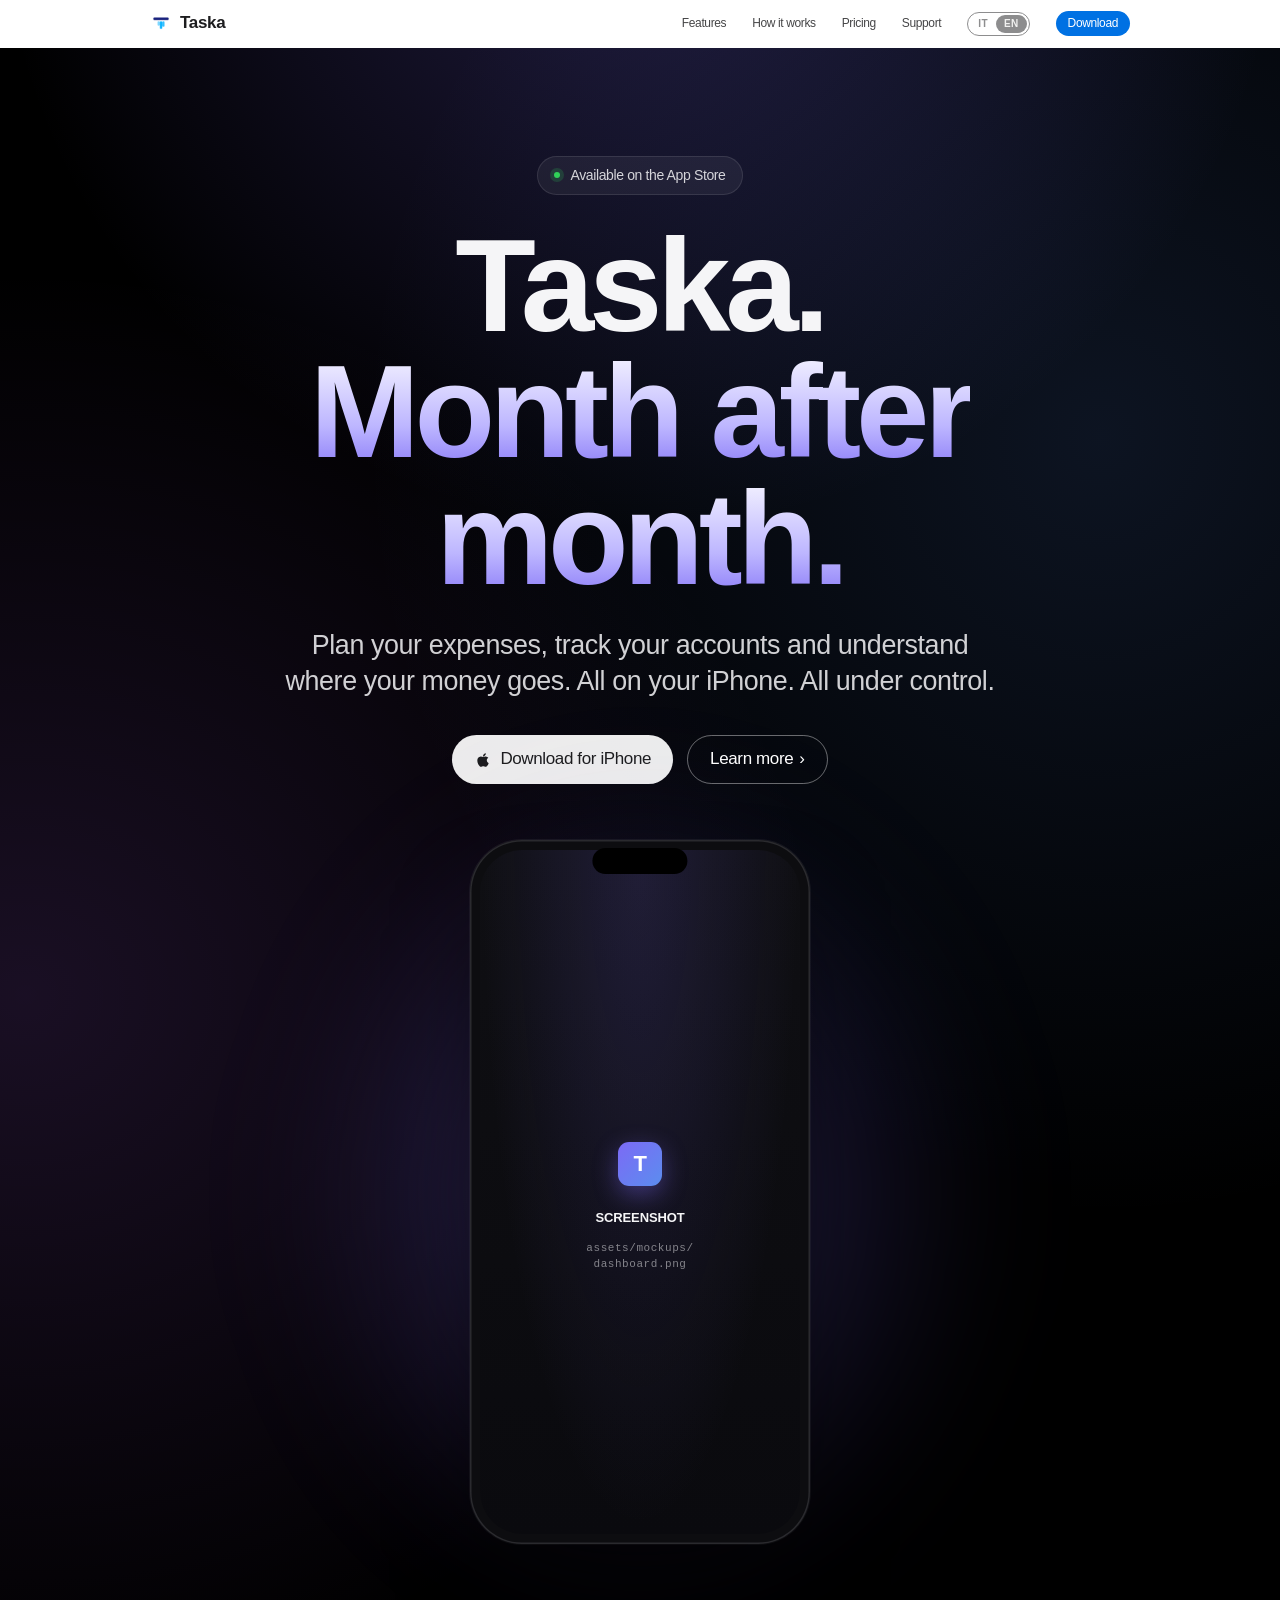
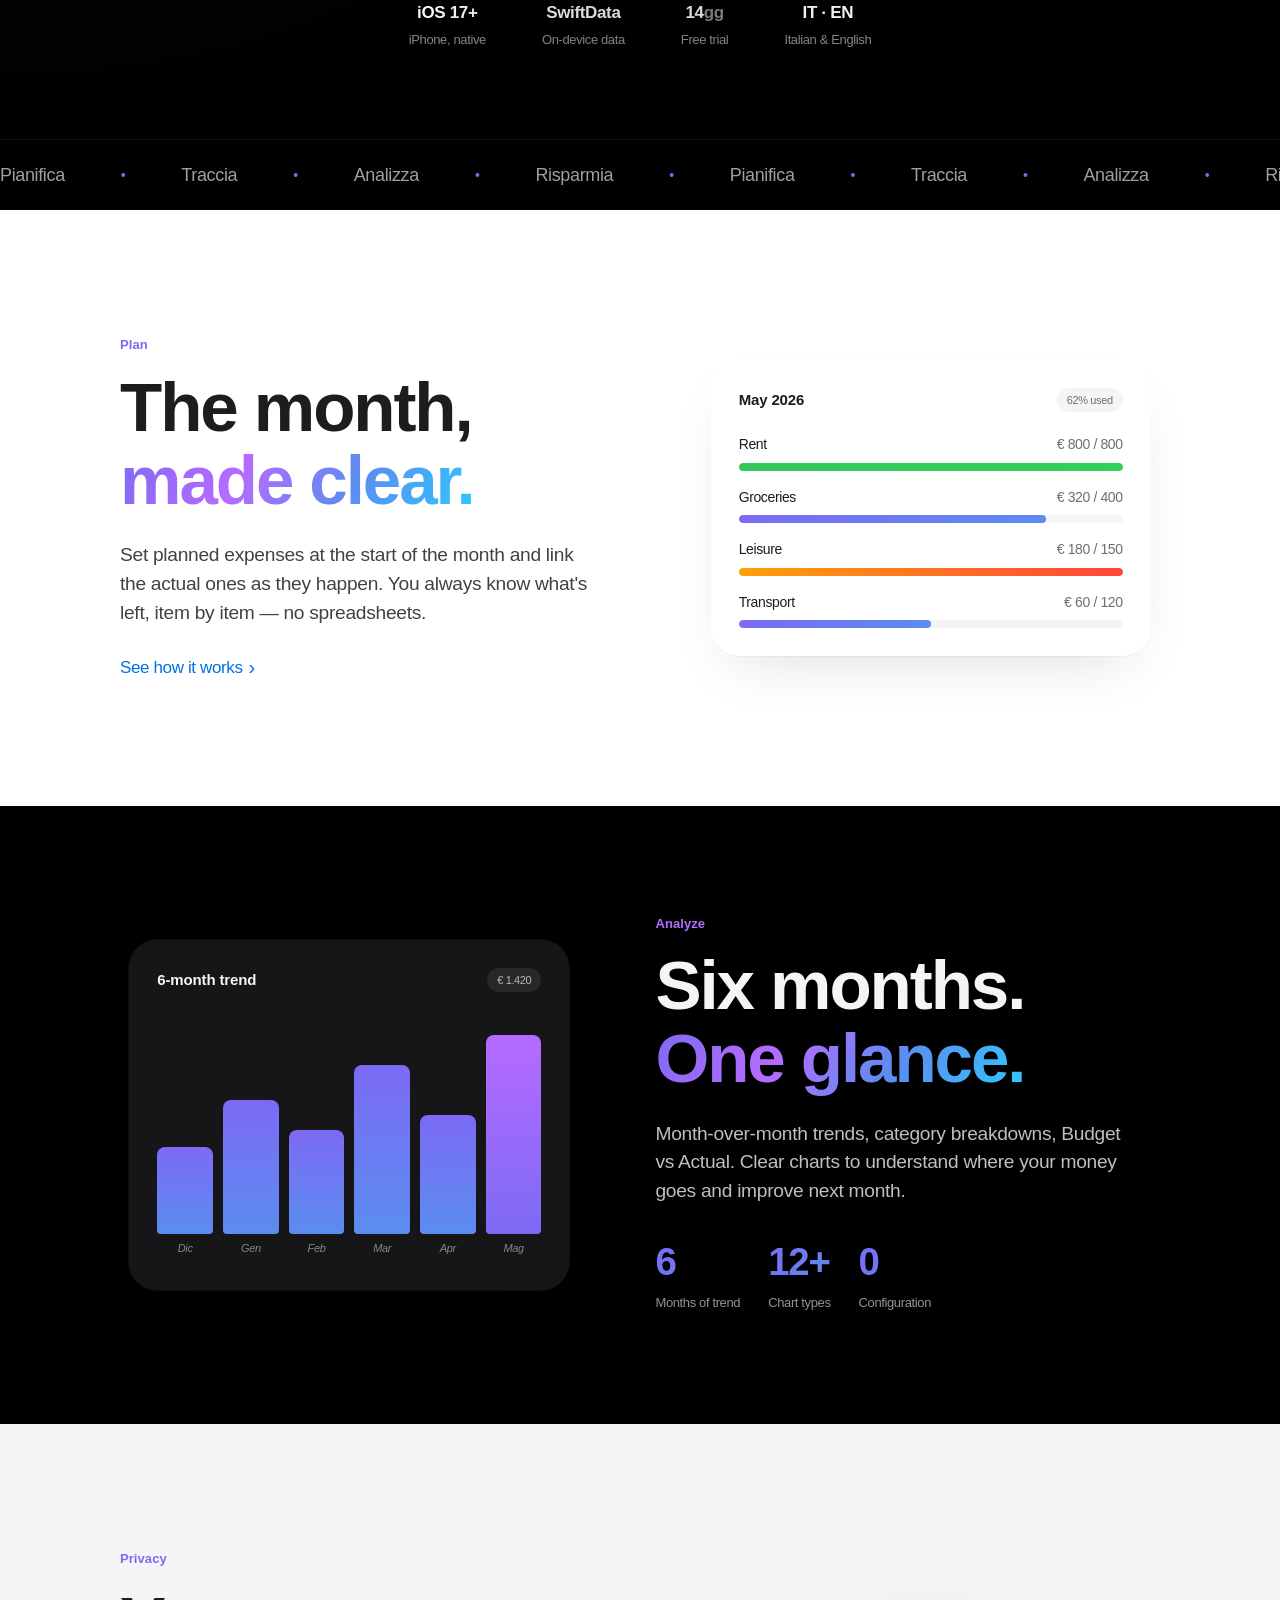
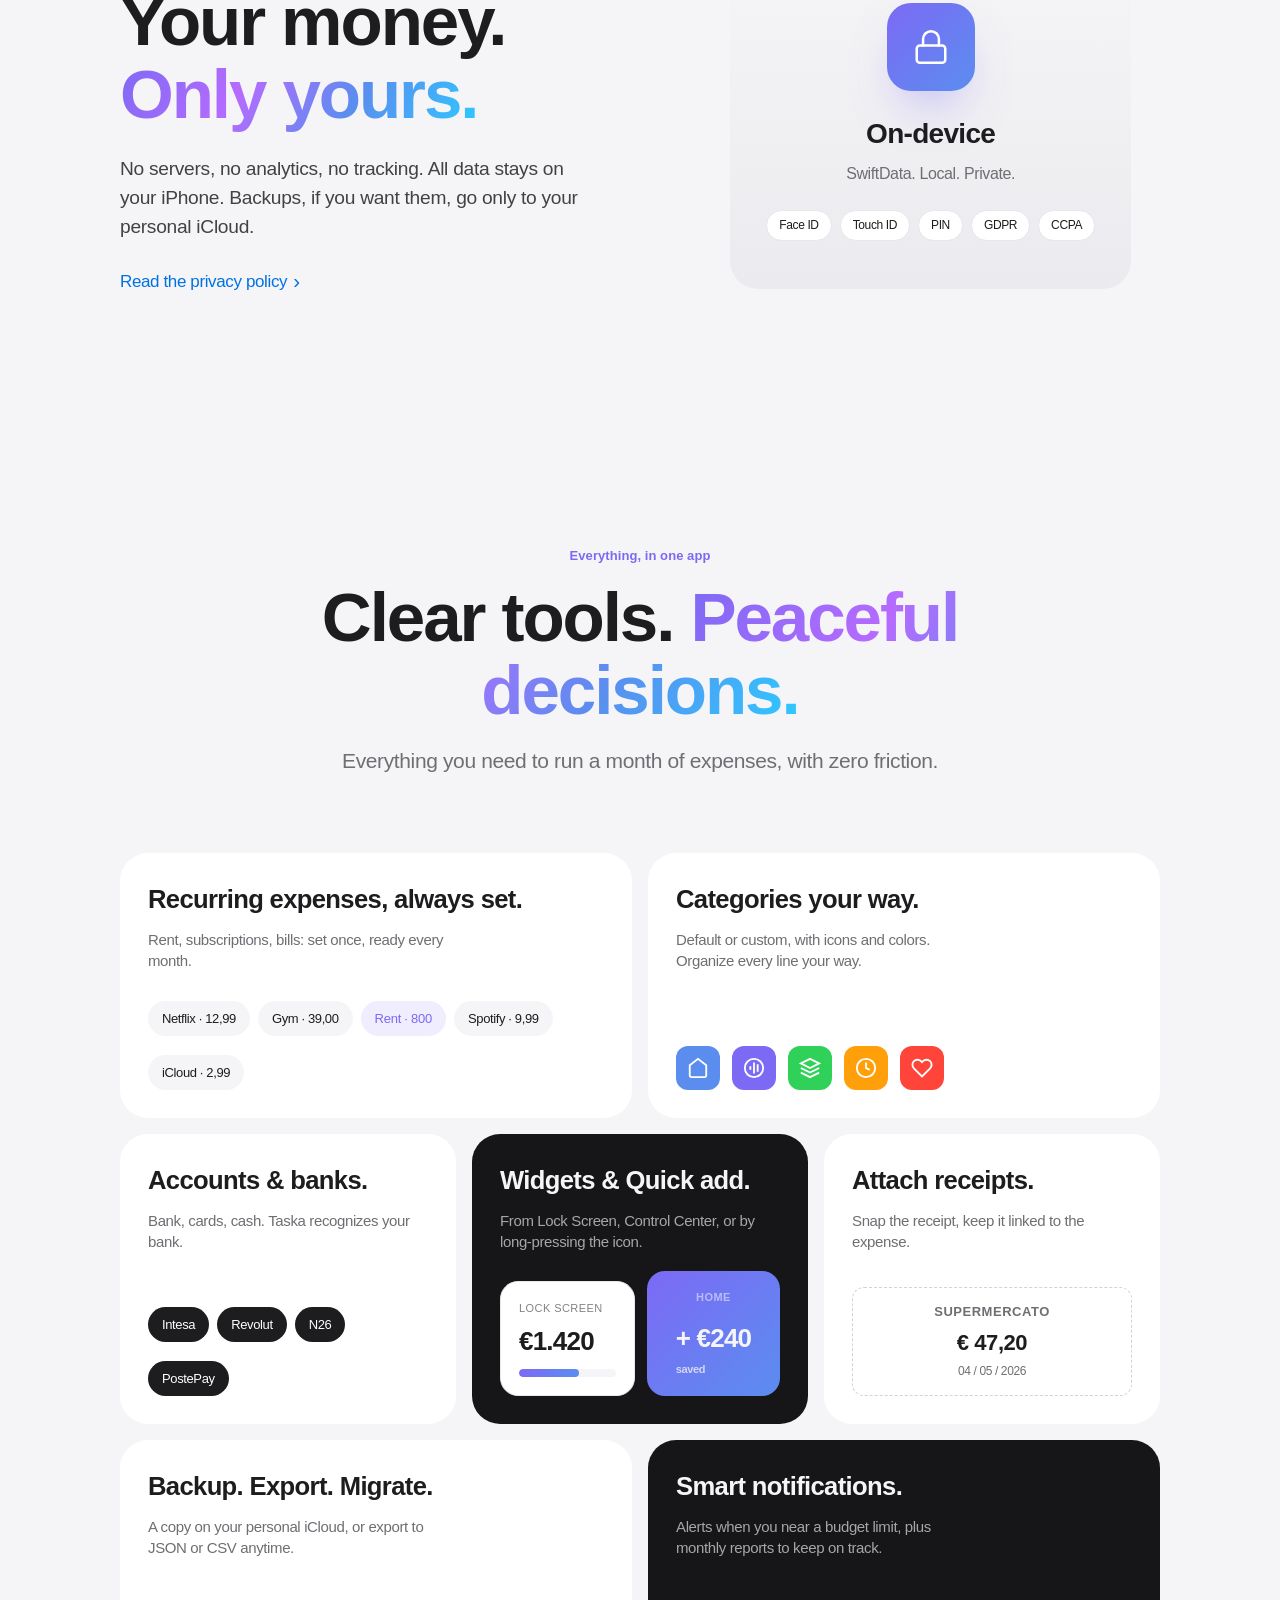
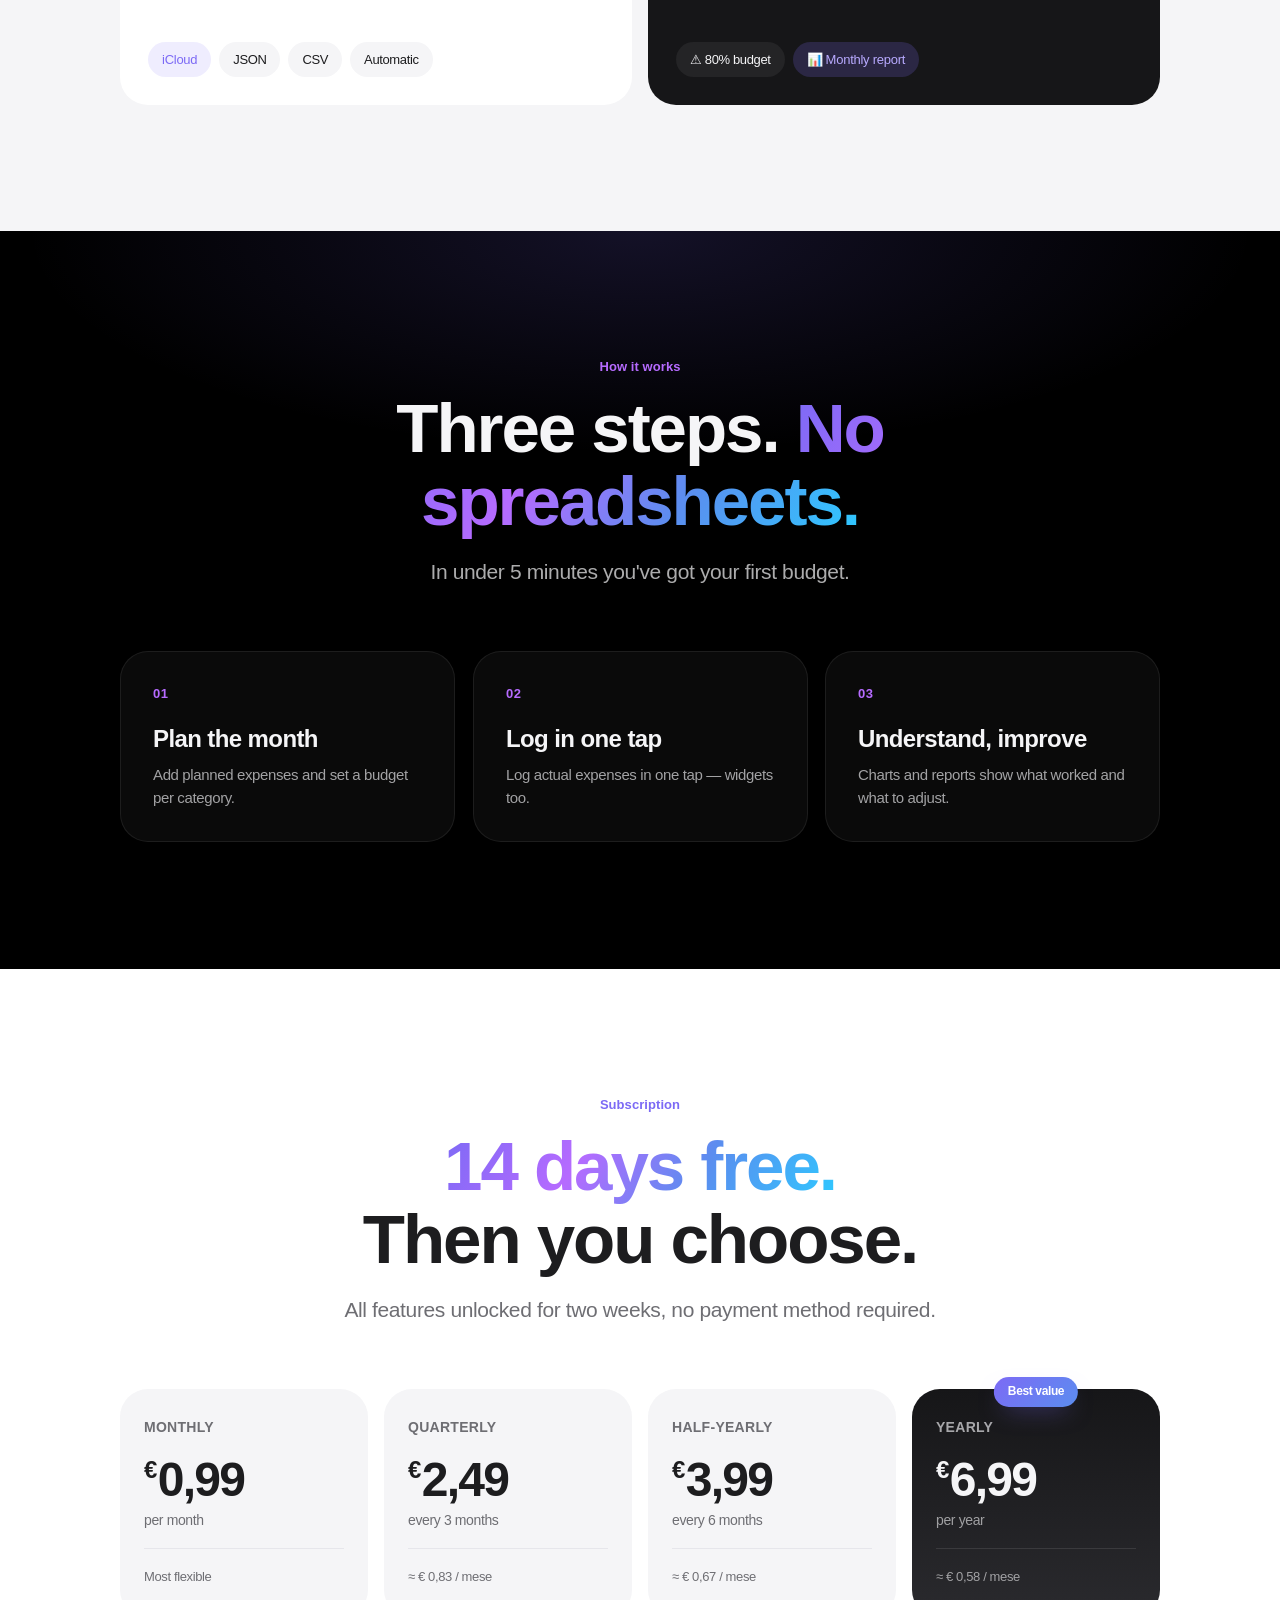
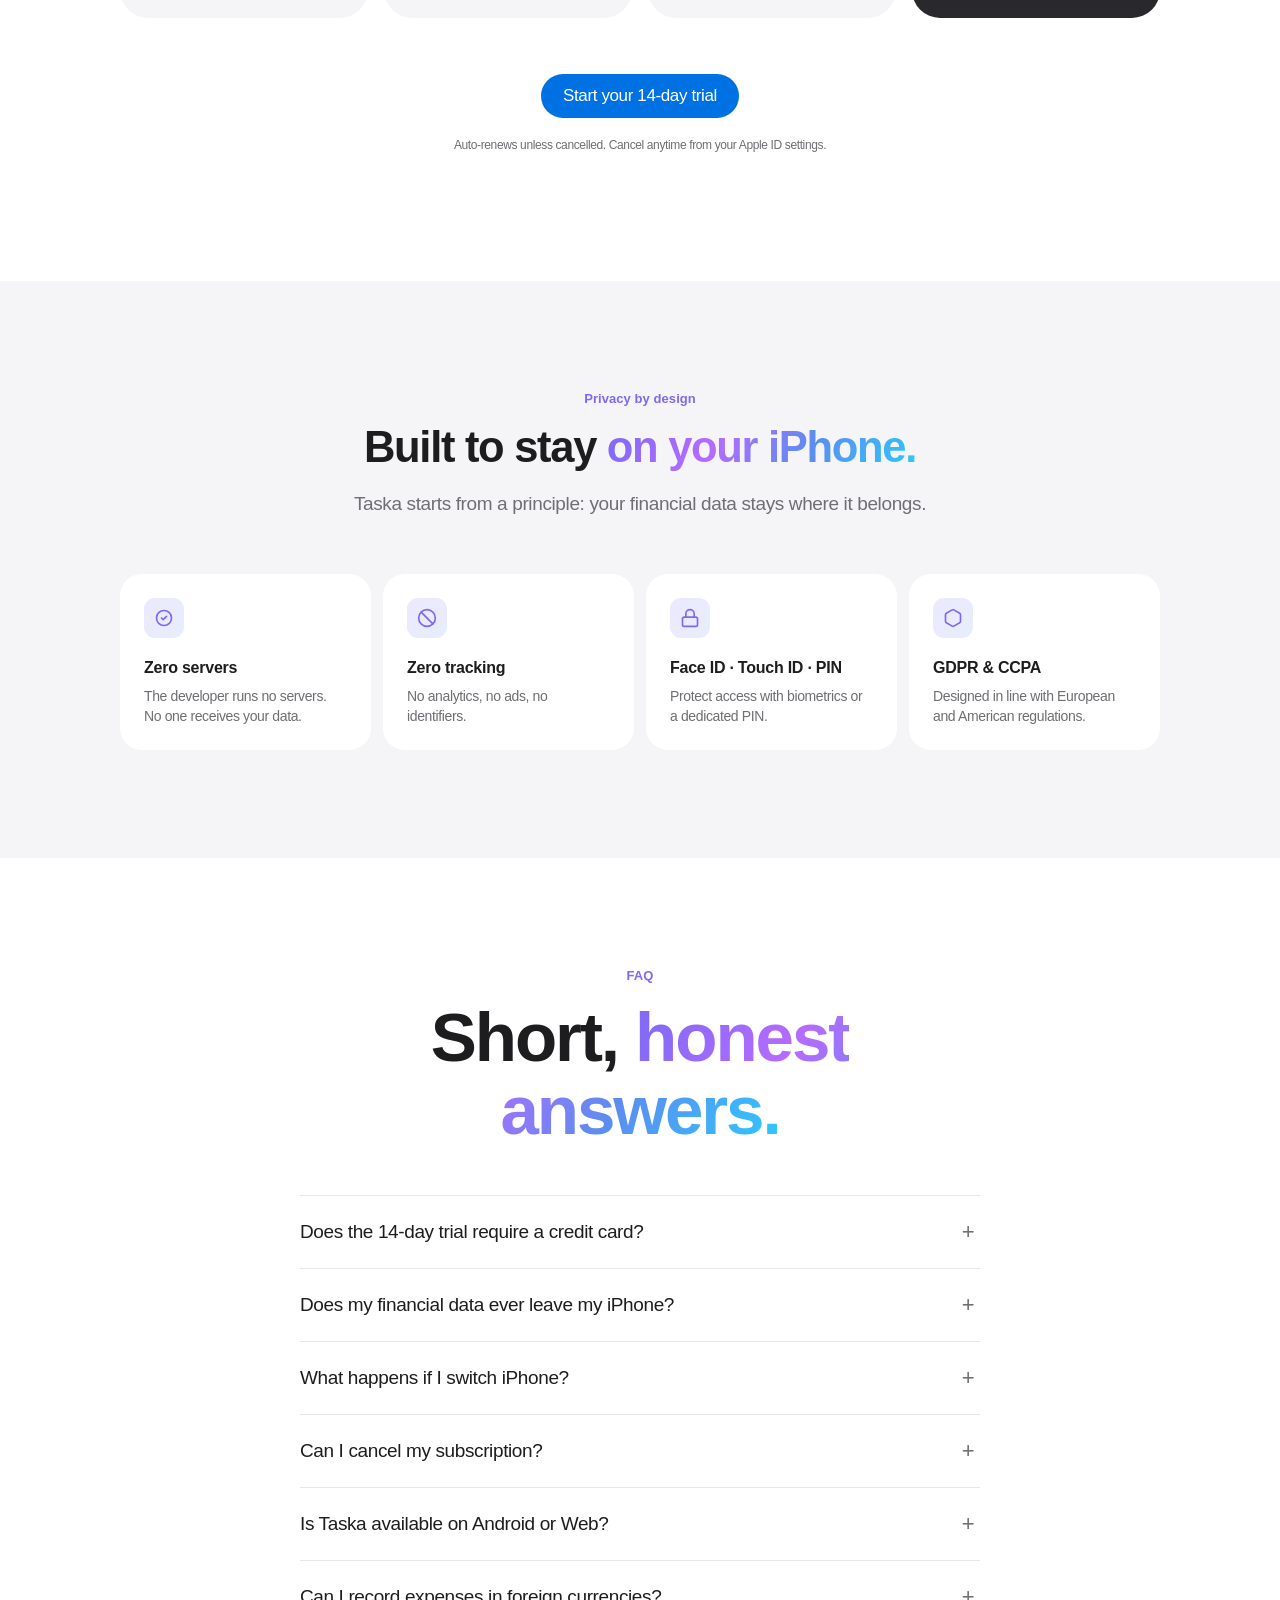
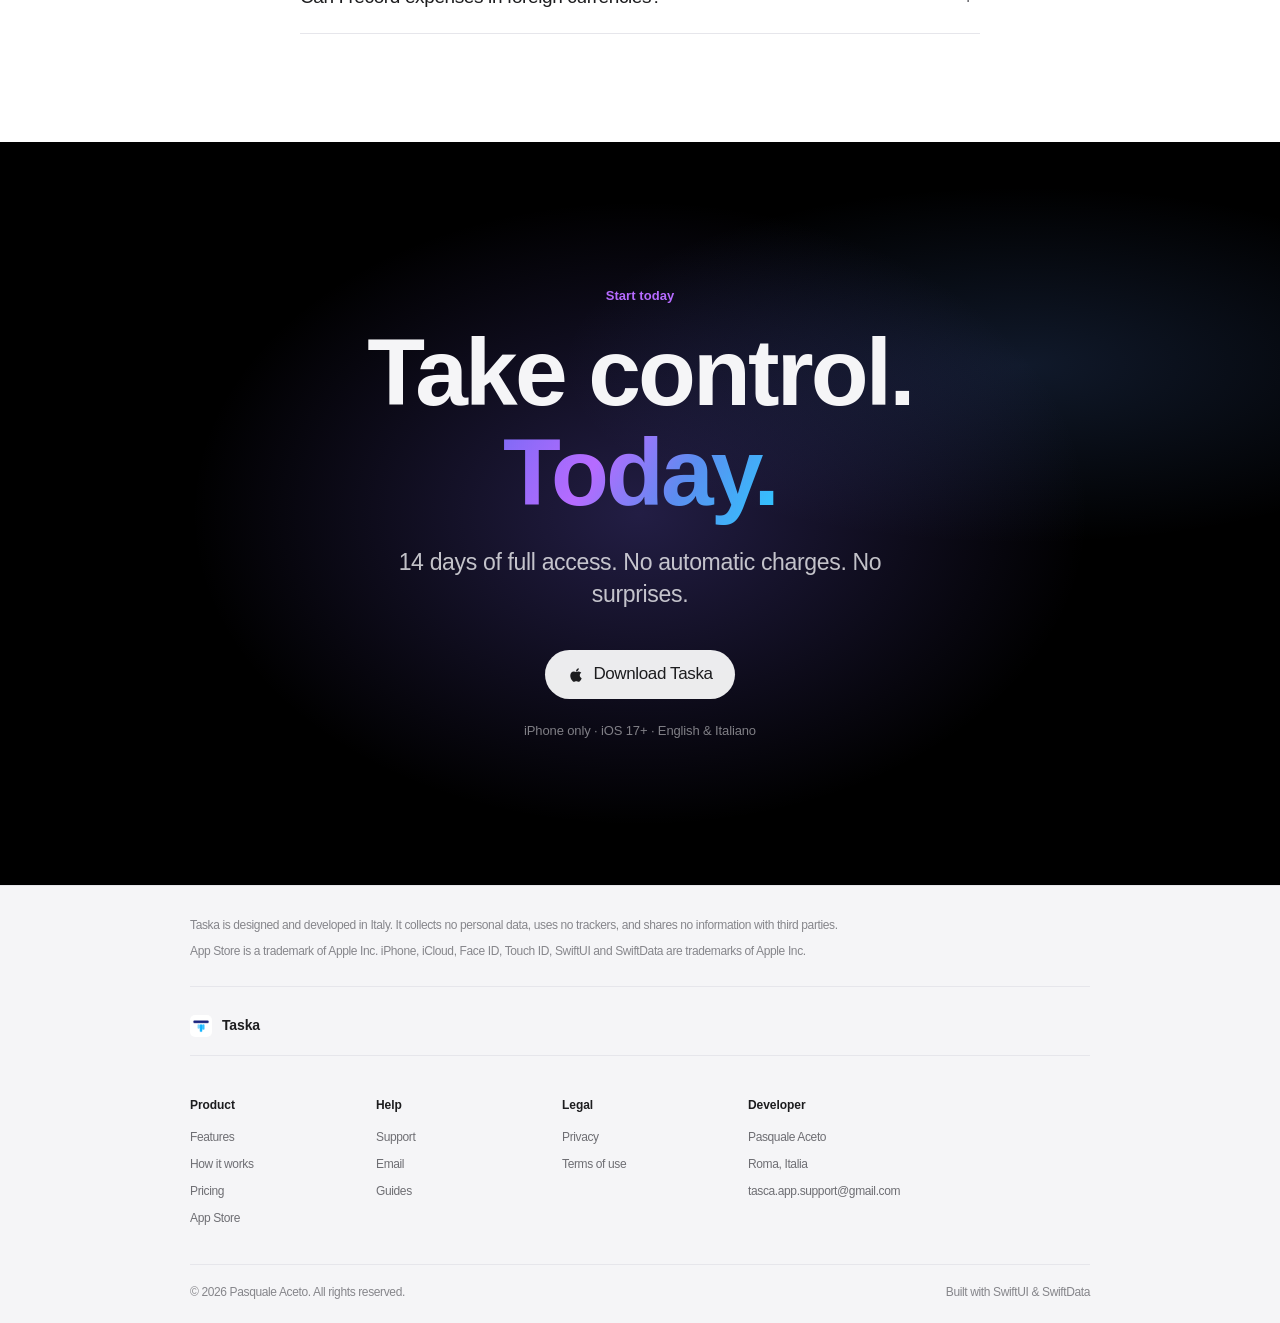
==== commit 77443e2a: "Apple-inspired redesign across all pages Full restyle of the Taska promo site, taking visual cues fr" ====
--- a/index.html
+++ b/index.html
@@ -3,147 +3,123 @@
 <head>
   <meta charset="utf-8" />
   <meta name="viewport" content="width=device-width, initial-scale=1, viewport-fit=cover" />
-  <meta name="theme-color" content="#F6F3EC" />
+  <meta name="theme-color" content="#000000" />
   <title data-titles='{"it":"Taska — Le tue finanze, mese per mese","en":"Taska — Your finances, month by month"}'>Taska — Le tue finanze, mese per mese</title>
   <meta name="description" content="Taska è l'app iPhone per gestire le finanze personali con semplicità. Pianifica, traccia, analizza. Tutto resta sul tuo dispositivo." />
-
-  <!-- Fonts -->
-  <link rel="preconnect" href="https://fonts.googleapis.com" />
-  <link rel="preconnect" href="https://fonts.gstatic.com" crossorigin />
-  <link href="https://fonts.googleapis.com/css2?family=Fraunces:ital,opsz,wght,SOFT,WONK@0,9..144,300..700,0..100,0..1;1,9..144,300..700,0..100,0..1&family=Geist+Mono:wght@400;500&family=Geist:wght@300;400;500;600&display=swap" rel="stylesheet" />
-
   <link rel="icon" type="image/png" href="assets/icon.png" />
   <link rel="apple-touch-icon" href="assets/icon.png" />
   <link rel="stylesheet" href="styles.css" />
 </head>
 <body>
 
-<!-- ===================== NAV ===================== -->
-<nav class="nav">
+<!-- ============ NAV ============ -->
+<nav class="nav dark" id="nav">
   <div class="nav-inner">
-    <a class="brand" href="index.html">
-      <img src="assets/icon.png" alt="Taska" />
+    <a class="brand" href="index.html" aria-label="Taska">
+      <img src="assets/icon.png" alt="" />
       <span>Taska</span>
     </a>
-    <div class="nav-links">
-      <a href="#features" data-lang="it" class="active-lang">Funzioni</a>
-      <a href="#features" data-lang="en">Features</a>
-      <a href="#how" data-lang="it" class="active-lang">Come funziona</a>
-      <a href="#how" data-lang="en">How it works</a>
-      <a href="#pricing" data-lang="it" class="active-lang">Prezzi</a>
-      <a href="#pricing" data-lang="en">Pricing</a>
+    <div class="nav-links" id="navLinks">
+      <a href="#funzioni" data-lang="it" class="active-lang">Funzioni</a>
+      <a href="#funzioni" data-lang="en">Features</a>
+
+      <a href="#come" data-lang="it" class="active-lang">Come funziona</a>
+      <a href="#come" data-lang="en">How it works</a>
+
+      <a href="#prezzi" data-lang="it" class="active-lang">Prezzi</a>
+      <a href="#prezzi" data-lang="en">Pricing</a>
+
       <a href="support.html" data-lang="it" class="active-lang">Supporto</a>
       <a href="support.html" data-lang="en">Support</a>
+
       <span class="lang-switch" role="group" aria-label="Language">
-        <button data-set-lang="it" class="active">IT</button>
-        <button data-set-lang="en">EN</button>
+        <button data-set-lang="it" class="active"><span>IT</span></button>
+        <button data-set-lang="en"><span>EN</span></button>
       </span>
-      <a class="btn-cta" href="#download">
+
+      <a class="nav-cta" href="#download">
         <span data-lang="it" class="active-lang">Scarica</span>
         <span data-lang="en">Download</span>
-        <svg viewBox="0 0 24 24" fill="none" stroke="currentColor" stroke-width="2"><path d="M5 12h14M13 5l7 7-7 7"/></svg>
       </a>
     </div>
-    <button class="hamburger" aria-label="Menu"><span></span><span></span></button>
+    <button class="hamburger" id="hamburger" aria-label="Menu"><span></span><span></span></button>
   </div>
 </nav>
 
-<!-- ===================== HERO ===================== -->
-<header class="hero wrap">
-  <div class="hero-grid">
-    <div>
-      <div class="hero-eye eyebrow">
-        <span class="dot"></span>
-        <span data-lang="it" class="active-lang">Disponibile su App Store</span>
-        <span data-lang="en">Available on the App Store</span>
-      </div>
-
-      <h1 class="h-display h-1 hero-headline">
-        <span data-lang="it" class="active-lang">Le tue finanze,<br /><em>mese per mese.</em></span>
-        <span data-lang="en">Your finances,<br /><em>month by month.</em></span>
-      </h1>
-
-      <p class="hero-sub">
-        <span data-lang="it" class="active-lang">Pianifica le spese, traccia i tuoi conti e capisci dove vanno i tuoi soldi. Tutto sul tuo iPhone, tutto sotto controllo.</span>
-        <span data-lang="en">Plan your expenses, track your accounts and see where your money goes. All on your iPhone, all under control.</span>
-      </p>
-
-      <div class="hero-actions">
-        <a class="btn-primary" href="#download">
-          <svg viewBox="0 0 24 24" fill="currentColor"><path d="M17.05 20.28c-.98.95-2.05.8-3.08.35-1.09-.46-2.09-.48-3.24 0-1.44.62-2.2.44-3.06-.35C2.79 15.25 3.51 7.59 9.05 7.31c1.35.07 2.29.74 3.08.8 1.18-.24 2.31-.93 3.57-.84 1.51.12 2.65.72 3.4 1.8-3.12 1.87-2.38 5.98.48 7.13-.57 1.5-1.31 2.99-2.54 4.09zM12.03 7.25c-.15-2.23 1.66-4.07 3.74-4.25.29 2.58-2.34 4.5-3.74 4.25z"/></svg>
-          <span data-lang="it" class="active-lang">Scarica per iPhone</span>
-          <span data-lang="en">Download for iPhone</span>
-        </a>
-        <a class="btn-ghost" href="#how">
-          <span data-lang="it" class="active-lang">Scopri come funziona</span>
-          <span data-lang="en">See how it works</span>
-          <svg viewBox="0 0 24 24" fill="none" stroke="currentColor" stroke-width="2" style="width:14px;height:14px"><path d="M9 6l6 6-6 6"/></svg>
-        </a>
-      </div>
-
-      <div class="hero-meta">
-        <span data-lang="it" class="active-lang">14 giorni di prova</span>
-        <span data-lang="en">14-day trial</span>
-        <span data-lang="it" class="active-lang">Dati sul tuo iPhone</span>
-        <span data-lang="en">Data on your iPhone</span>
-        <span data-lang="it" class="active-lang">Disdici quando vuoi</span>
-        <span data-lang="en">Cancel anytime</span>
-      </div>
-    </div>
-
-    <div class="hero-visual">
-      <!-- Floating cards (decorative) -->
-      <div class="float-card f1">
-        <div class="ic" style="background:#E8F2FF">
-          <svg viewBox="0 0 24 24" fill="none" stroke="#1FA4FF" stroke-width="2" style="width:16px;height:16px"><path d="M3 12h18M3 6h18M3 18h18"/></svg>
-        </div>
-        <div>
-          <div class="lbl" data-lang="it" style="display:block">Budget mese</div>
-          <div class="lbl" data-lang="en">Monthly budget</div>
-          <div class="val">€ 1.420</div>
-        </div>
-      </div>
-
-      <div class="float-card f2">
-        <div class="ic" style="background:#E8F8EE">
-          <svg viewBox="0 0 24 24" fill="none" stroke="#2EA86A" stroke-width="2" style="width:16px;height:16px"><path d="M20 6L9 17l-5-5"/></svg>
-        </div>
-        <div>
-          <div class="lbl" data-lang="it" style="display:block">Risparmiato</div>
-          <div class="lbl" data-lang="en">Saved</div>
-          <div class="val" style="color:#2EA86A">+ € 240</div>
-        </div>
-      </div>
-
-      <div class="float-card f3">
-        <div class="ic" style="background:#FBF0E8">
-          <svg viewBox="0 0 24 24" fill="none" stroke="#E07800" stroke-width="2" style="width:16px;height:16px"><path d="M12 2v6M12 22v-2M4.93 4.93l4.24 4.24M19.07 19.07l-4.24-4.24M2 12h6M22 12h-2"/></svg>
-        </div>
-        <div>
-          <div class="lbl" data-lang="it" style="display:block">Spese ricorrenti</div>
-          <div class="lbl" data-lang="en">Recurring</div>
-          <div class="val">12</div>
-        </div>
-      </div>
-
-      <!-- iPhone mockup with screenshot placeholder -->
-      <div class="phone">
+<!-- ============ HERO ============ -->
+<header class="hero">
+  <div class="hero-inner">
+    <div class="hero-tag">
+      <span class="dot"></span>
+      <span data-lang="it" class="active-lang">Disponibile su App Store</span>
+      <span data-lang="en">Available on the App Store</span>
+    </div>
+
+    <h1 class="hero-title">
+      <span data-lang="it" class="active-lang">Taska.<br/><span class="grad">Mese dopo mese.</span></span>
+      <span data-lang="en">Taska.<br/><span class="grad">Month after month.</span></span>
+    </h1>
+
+    <p class="hero-sub">
+      <span data-lang="it" class="active-lang">Pianifica le spese, traccia i conti e capisci dove vanno i tuoi soldi. Tutto sul tuo iPhone. Tutto sotto controllo.</span>
+      <span data-lang="en">Plan your expenses, track your accounts and understand where your money goes. All on your iPhone. All under control.</span>
+    </p>
+
+    <div class="hero-actions">
+      <a class="btn-light" href="#download">
+        <svg viewBox="0 0 24 24" fill="currentColor" style="width:18px;height:18px"><path d="M17.05 20.28c-.98.95-2.05.8-3.08.35-1.09-.46-2.09-.48-3.24 0-1.44.62-2.2.44-3.06-.35C2.79 15.25 3.51 7.59 9.05 7.31c1.35.07 2.29.74 3.08.8 1.18-.24 2.31-.93 3.57-.84 1.51.12 2.65.72 3.4 1.8-3.12 1.87-2.38 5.98.48 7.13-.57 1.5-1.31 2.99-2.54 4.09zM12.03 7.25c-.15-2.23 1.66-4.07 3.74-4.25.29 2.58-2.34 4.5-3.74 4.25z"/></svg>
+        <span data-lang="it" class="active-lang">Scarica per iPhone</span>
+        <span data-lang="en">Download for iPhone</span>
+      </a>
+      <a class="btn-outline-dark" href="#funzioni">
+        <span data-lang="it" class="active-lang">Scopri di più</span>
+        <span data-lang="en">Learn more</span>
+        <span aria-hidden="true">›</span>
+      </a>
+    </div>
+
+    <div class="hero-device-wrap">
+      <div class="phone reveal" aria-hidden="true">
         <div class="phone-notch"></div>
         <div class="phone-screen">
           <!-- ⬇️ SOSTITUISCI: <img class="phone-screenshot" src="assets/mockups/dashboard.png" alt="Taska Dashboard" /> -->
           <div class="phone-placeholder">
-            <strong style="font-size:14px;color:#0A1240;font-family:'Fraunces',serif;font-weight:500;letter-spacing:-0.01em;margin-bottom:8px">SCREENSHOT</strong>
+            <div class="ph-icon">T</div>
+            <strong style="color:#f5f5f7;font-weight:600;font-family:var(--font);font-size:13px;letter-spacing:-.01em;margin-bottom:4px">SCREENSHOT</strong>
             assets/mockups/<br/>dashboard.png
           </div>
         </div>
       </div>
     </div>
+
+    <div class="hero-credits reveal">
+      <div>
+        <b>iOS 17+</b>
+        <span data-lang="it" class="active-lang">iPhone, nativa</span>
+        <span data-lang="en">iPhone, native</span>
+      </div>
+      <div>
+        <b>SwiftData</b>
+        <span data-lang="it" class="active-lang">Dati on-device</span>
+        <span data-lang="en">On-device data</span>
+      </div>
+      <div>
+        <b>14<span style="opacity:.55">gg</span></b>
+        <span data-lang="it" class="active-lang">Prova gratuita</span>
+        <span data-lang="en">Free trial</span>
+      </div>
+      <div>
+        <b>IT · EN</b>
+        <span data-lang="it" class="active-lang">Italiano &amp; English</span>
+        <span data-lang="en">Italian &amp; English</span>
+      </div>
+    </div>
   </div>
 </header>
 
-<!-- ===================== STRIP ===================== -->
-<div class="strip">
-  <div class="strip-track">
+<!-- ============ MARQUEE ============ -->
+<div class="marquee" aria-hidden="true">
+  <div class="marquee-track">
     <span data-lang="it" class="active-lang">Pianifica</span>
     <span data-lang="it" class="active-lang">Traccia</span>
     <span data-lang="it" class="active-lang">Analizza</span>
@@ -152,7 +128,6 @@
     <span data-lang="it" class="active-lang">Traccia</span>
     <span data-lang="it" class="active-lang">Analizza</span>
     <span data-lang="it" class="active-lang">Risparmia</span>
-
     <span data-lang="en">Plan</span>
     <span data-lang="en">Track</span>
     <span data-lang="en">Analyze</span>
@@ -164,434 +139,591 @@
   </div>
 </div>
 
-<!-- ===================== FEATURES ===================== -->
-<section class="section wrap" id="features">
-  <div class="sec-head reveal">
-    <div>
-      <div class="eyebrow"><span class="dot"></span>
-        <span data-lang="it" class="active-lang">Cosa puoi fare</span>
-        <span data-lang="en">What you can do</span>
-      </div>
-    </div>
-    <div>
-      <h2 class="h-display h-2">
-        <span data-lang="it" class="active-lang">Strumenti chiari per <em>decisioni serene.</em></span>
-        <span data-lang="en">Clear tools for <em>peaceful decisions.</em></span>
+<!-- ============ FEATURE 1: PIANIFICA ============ -->
+<section class="feature" id="funzioni">
+  <div class="feature-grid reveal">
+    <div class="feature-text">
+      <div class="eyebrow">
+        <span data-lang="it" class="active-lang">Pianifica</span>
+        <span data-lang="en">Plan</span>
+      </div>
+      <h2 class="display h-2">
+        <span data-lang="it" class="active-lang">Il mese, <span class="gradient-text">in chiaro.</span></span>
+        <span data-lang="en">The month, <span class="gradient-text">made clear.</span></span>
       </h2>
-      <p class="lead" style="margin-top:24px">
-        <span data-lang="it" class="active-lang">Tutto quello che ti serve per gestire un mese di spese, senza complicazioni e senza fogli di calcolo.</span>
-        <span data-lang="en">Everything you need to manage a month of expenses, without spreadsheets or headaches.</span>
-      </p>
-    </div>
+      <p>
+        <span data-lang="it" class="active-lang">Inserisci le spese previste a inizio mese e collega quelle effettive man mano che le sostieni. Sai sempre quanto ti resta, voce per voce, senza fogli di calcolo.</span>
+        <span data-lang="en">Set planned expenses at the start of the month and link the actual ones as they happen. You always know what's left, item by item — no spreadsheets.</span>
+      </p>
+      <a class="btn-ghost" href="#come">
+        <span data-lang="it" class="active-lang">Vedi come funziona</span>
+        <span data-lang="en">See how it works</span>
+      </a>
+    </div>
+    <div class="feature-visual">
+      <div class="demo-card">
+        <div class="demo-head">
+          <h4>
+            <span data-lang="it" class="active-lang">Maggio 2026</span>
+            <span data-lang="en">May 2026</span>
+          </h4>
+          <span class="pill">
+            <span data-lang="it" class="active-lang">62% usato</span>
+            <span data-lang="en">62% used</span>
+          </span>
+        </div>
+        <div class="budget-list">
+          <div class="budget-row">
+            <div class="row-top">
+              <span class="name">
+                <span data-lang="it" class="active-lang">Affitto</span>
+                <span data-lang="en">Rent</span>
+              </span>
+              <span class="val">€ 800 / 800</span>
+            </div>
+            <div class="budget-bar"><i class="good" style="width:100%"></i></div>
+          </div>
+          <div class="budget-row">
+            <div class="row-top">
+              <span class="name">
+                <span data-lang="it" class="active-lang">Spesa</span>
+                <span data-lang="en">Groceries</span>
+              </span>
+              <span class="val">€ 320 / 400</span>
+            </div>
+            <div class="budget-bar"><i style="width:80%"></i></div>
+          </div>
+          <div class="budget-row">
+            <div class="row-top">
+              <span class="name">
+                <span data-lang="it" class="active-lang">Tempo libero</span>
+                <span data-lang="en">Leisure</span>
+              </span>
+              <span class="val">€ 180 / 150</span>
+            </div>
+            <div class="budget-bar"><i class="warn" style="width:100%"></i></div>
+          </div>
+          <div class="budget-row">
+            <div class="row-top">
+              <span class="name">
+                <span data-lang="it" class="active-lang">Trasporti</span>
+                <span data-lang="en">Transport</span>
+              </span>
+              <span class="val">€ 60 / 120</span>
+            </div>
+            <div class="budget-bar"><i style="width:50%"></i></div>
+          </div>
+        </div>
+      </div>
+    </div>
+  </div>
+</section>
+
+<!-- ============ FEATURE 2: TRACCIA (DARK) ============ -->
+<section class="feature dark">
+  <div class="feature-grid reversed reveal">
+    <div class="feature-text">
+      <div class="eyebrow on-dark">
+        <span data-lang="it" class="active-lang">Analizza</span>
+        <span data-lang="en">Analyze</span>
+      </div>
+      <h2 class="display on-dark h-2">
+        <span data-lang="it" class="active-lang">Sei mesi. <span class="gradient-text">Un colpo d'occhio.</span></span>
+        <span data-lang="en">Six months. <span class="gradient-text">One glance.</span></span>
+      </h2>
+      <p>
+        <span data-lang="it" class="active-lang">Trend mese su mese, distribuzione per categoria, confronto Budget vs Reale. Grafici chiari per capire dove vanno i tuoi soldi e migliorare il prossimo mese.</span>
+        <span data-lang="en">Month-over-month trends, category breakdowns, Budget vs Actual. Clear charts to understand where your money goes and improve next month.</span>
+      </p>
+      <div class="feature-stats">
+        <div class="feature-stat">
+          <b>6</b><span data-lang="it" class="active-lang">Mesi di trend</span><span data-lang="en">Months of trend</span>
+        </div>
+        <div class="feature-stat">
+          <b>12+</b><span data-lang="it" class="active-lang">Tipi di grafico</span><span data-lang="en">Chart types</span>
+        </div>
+        <div class="feature-stat">
+          <b>0</b><span data-lang="it" class="active-lang">Configurazione</span><span data-lang="en">Configuration</span>
+        </div>
+      </div>
+    </div>
+    <div class="feature-visual">
+      <div class="demo-card dark">
+        <div class="demo-head">
+          <h4>
+            <span data-lang="it" class="active-lang">Trend semestrale</span>
+            <span data-lang="en">6-month trend</span>
+          </h4>
+          <span class="pill">€ 1.420</span>
+        </div>
+        <div class="chart-bars-wrap">
+          <div class="chart-bars">
+            <i style="height:40%" data-label="Dic"></i>
+            <i style="height:62%" data-label="Gen"></i>
+            <i style="height:48%" data-label="Feb"></i>
+            <i style="height:78%" data-label="Mar"></i>
+            <i style="height:55%" data-label="Apr"></i>
+            <i class="accent" style="height:92%" data-label="Mag"></i>
+          </div>
+        </div>
+      </div>
+    </div>
+  </div>
+</section>
+
+<!-- ============ FEATURE 3: PRIVACY ============ -->
+<section class="feature mute">
+  <div class="feature-grid reveal">
+    <div class="feature-text">
+      <div class="eyebrow">
+        <span data-lang="it" class="active-lang">Privacy</span>
+        <span data-lang="en">Privacy</span>
+      </div>
+      <h2 class="display h-2">
+        <span data-lang="it" class="active-lang">I tuoi soldi. <span class="gradient-text">Solo i tuoi.</span></span>
+        <span data-lang="en">Your money. <span class="gradient-text">Only yours.</span></span>
+      </h2>
+      <p>
+        <span data-lang="it" class="active-lang">Niente server, niente analitiche, nessun tracciamento. Tutti i dati restano sul tuo iPhone. Il backup, se vuoi, va solo nel tuo iCloud personale.</span>
+        <span data-lang="en">No servers, no analytics, no tracking. All data stays on your iPhone. Backups, if you want them, go only to your personal iCloud.</span>
+      </p>
+      <a class="btn-ghost" href="privacy.html">
+        <span data-lang="it" class="active-lang">Leggi la privacy policy</span>
+        <span data-lang="en">Read the privacy policy</span>
+      </a>
+    </div>
+    <div class="feature-visual">
+      <div class="privacy-card">
+        <div class="privacy-icon">
+          <svg viewBox="0 0 24 24" fill="none" stroke="currentColor" stroke-width="1.6" stroke-linecap="round" stroke-linejoin="round">
+            <rect x="3" y="11" width="18" height="11" rx="2"/>
+            <path d="M7 11V7a5 5 0 0 1 10 0v4"/>
+          </svg>
+        </div>
+        <h4>
+          <span data-lang="it" class="active-lang">On-device</span>
+          <span data-lang="en">On-device</span>
+        </h4>
+        <p class="p">
+          <span data-lang="it" class="active-lang">SwiftData. Locale. Privato.</span>
+          <span data-lang="en">SwiftData. Local. Private.</span>
+        </p>
+        <div class="privacy-badges">
+          <span class="pb">Face ID</span>
+          <span class="pb">Touch ID</span>
+          <span class="pb">PIN</span>
+          <span class="pb">GDPR</span>
+          <span class="pb">CCPA</span>
+        </div>
+      </div>
+    </div>
+  </div>
+</section>
+
+<!-- ============ EVERYTHING / BENTO ============ -->
+<section class="everything">
+  <div class="everything-head reveal">
+    <div class="eyebrow">
+      <span data-lang="it" class="active-lang">Tutto, in un'app</span>
+      <span data-lang="en">Everything, in one app</span>
+    </div>
+    <h2 class="display h-2">
+      <span data-lang="it" class="active-lang">Strumenti chiari. <span class="gradient-text">Decisioni serene.</span></span>
+      <span data-lang="en">Clear tools. <span class="gradient-text">Peaceful decisions.</span></span>
+    </h2>
+    <p>
+      <span data-lang="it" class="active-lang">Tutto quello che ti serve per gestire un mese di spese, senza complicazioni.</span>
+      <span data-lang="en">Everything you need to run a month of expenses, with zero friction.</span>
+    </p>
   </div>
 
   <div class="bento">
-
-    <!-- Big tile: Plan & Track -->
-    <article class="tile span-3 tall reveal">
-      <div class="num">01 / 09</div>
+    <!-- Ricorrenti -->
+    <article class="tile span-3 reveal">
       <h3>
-        <span data-lang="it" class="active-lang">Pianifica e traccia</span>
-        <span data-lang="en">Plan & Track</span>
+        <span data-lang="it" class="active-lang">Spese ricorrenti, sempre pronte.</span>
+        <span data-lang="en">Recurring expenses, always set.</span>
       </h3>
       <p>
-        <span data-lang="it" class="active-lang">Inserisci le spese previste a inizio mese, poi collega quelle effettive man mano che le sostieni. Sai sempre quanto ti resta, voce per voce.</span>
-        <span data-lang="en">Set planned expenses at the start of the month, then link the actual ones as they happen. You always know what's left, item by item.</span>
+        <span data-lang="it" class="active-lang">Affitto, abbonamenti, bollette: imposta una volta, ogni mese sono già lì.</span>
+        <span data-lang="en">Rent, subscriptions, bills: set once, ready every month.</span>
+      </p>
+      <div class="visual pill-row">
+        <span class="pill">Netflix · 12,99</span>
+        <span class="pill">Gym · 39,00</span>
+        <span class="pill brand">
+          <span data-lang="it" class="active-lang">Affitto · 800</span>
+          <span data-lang="en">Rent · 800</span>
+        </span>
+        <span class="pill">Spotify · 9,99</span>
+        <span class="pill">iCloud · 2,99</span>
+      </div>
+    </article>
+
+    <!-- Categorie -->
+    <article class="tile span-3 reveal">
+      <h3>
+        <span data-lang="it" class="active-lang">Categorie come le vuoi tu.</span>
+        <span data-lang="en">Categories your way.</span>
+      </h3>
+      <p>
+        <span data-lang="it" class="active-lang">Predefinite o personalizzate, con icone e colori. Organizza ogni voce a modo tuo.</span>
+        <span data-lang="en">Default or custom, with icons and colors. Organize every line your way.</span>
+      </p>
+      <div class="visual icon-row">
+        <div class="ic" style="background:#5B8DEF"><svg viewBox="0 0 24 24" fill="none" stroke="currentColor" stroke-width="2"><path d="M3 9l9-7 9 7v11a2 2 0 0 1-2 2H5a2 2 0 0 1-2-2z"/></svg></div>
+        <div class="ic" style="background:#7C6AF5"><svg viewBox="0 0 24 24" fill="none" stroke="currentColor" stroke-width="2"><circle cx="12" cy="12" r="10"/><path d="M16 8v8M12 6v12M8 10v4"/></svg></div>
+        <div class="ic" style="background:#30D158"><svg viewBox="0 0 24 24" fill="none" stroke="currentColor" stroke-width="2"><path d="M2 17l10 5 10-5M2 12l10 5 10-5M12 2L2 7l10 5 10-5z"/></svg></div>
+        <div class="ic" style="background:#FF9F0A"><svg viewBox="0 0 24 24" fill="none" stroke="currentColor" stroke-width="2"><circle cx="12" cy="12" r="10"/><path d="M12 6v6l4 2"/></svg></div>
+        <div class="ic" style="background:#FF453A"><svg viewBox="0 0 24 24" fill="none" stroke="currentColor" stroke-width="2"><path d="M20.84 4.61a5.5 5.5 0 0 0-7.78 0L12 5.67l-1.06-1.06a5.5 5.5 0 0 0-7.78 7.78l1.06 1.06L12 21.23l7.78-7.78 1.06-1.06a5.5 5.5 0 0 0 0-7.78z"/></svg></div>
+      </div>
+    </article>
+
+    <!-- Conti & banche -->
+    <article class="tile span-2 reveal">
+      <h3>
+        <span data-lang="it" class="active-lang">Conti &amp; banche.</span>
+        <span data-lang="en">Accounts &amp; banks.</span>
+      </h3>
+      <p>
+        <span data-lang="it" class="active-lang">Conto, carte, contanti. Taska riconosce la tua banca.</span>
+        <span data-lang="en">Bank, cards, cash. Taska recognizes your bank.</span>
+      </p>
+      <div class="visual pill-row">
+        <span class="pill solid">Intesa</span>
+        <span class="pill solid">Revolut</span>
+        <span class="pill solid">N26</span>
+        <span class="pill solid">PostePay</span>
+      </div>
+    </article>
+
+    <!-- Widget -->
+    <article class="tile span-2 dark reveal">
+      <h3>
+        <span data-lang="it" class="active-lang">Widget &amp; Spesa rapida.</span>
+        <span data-lang="en">Widgets &amp; Quick add.</span>
+      </h3>
+      <p>
+        <span data-lang="it" class="active-lang">Dalla Lock Screen, dal Centro di Controllo, o tenendo premuto sull'icona.</span>
+        <span data-lang="en">From Lock Screen, Control Center, or by long-pressing the icon.</span>
+      </p>
+      <div class="visual widget-pair">
+        <div class="mini-widget light">
+          <div class="top">Lock Screen</div>
+          <div>
+            <div class="val">€1.420</div>
+            <div class="budget-bar" style="margin-top:8px"><i style="width:62%"></i></div>
+          </div>
+        </div>
+        <div class="mini-widget brand">
+          <div class="top">Home</div>
+          <div>
+            <div class="val">+ €240</div>
+            <div style="font-size:11px;opacity:.75;margin-top:4px">
+              <span data-lang="it" class="active-lang">risparmiato</span>
+              <span data-lang="en">saved</span>
+            </div>
+          </div>
+        </div>
+      </div>
+    </article>
+
+    <!-- Ricevute -->
+    <article class="tile span-2 reveal">
+      <h3>
+        <span data-lang="it" class="active-lang">Allega le ricevute.</span>
+        <span data-lang="en">Attach receipts.</span>
+      </h3>
+      <p>
+        <span data-lang="it" class="active-lang">Fotografa lo scontrino, resta legato alla spesa.</span>
+        <span data-lang="en">Snap the receipt, keep it linked to the expense.</span>
       </p>
       <div class="visual">
-        <div class="viz-budget">
-          <div>
-            <div class="viz-row"><span data-lang="it" class="active-lang">Affitto</span><span data-lang="en">Rent</span><span>€ 800 / 800</span></div>
-            <div class="viz-bar"><span style="width:100%;background:linear-gradient(90deg,#2EA86A,#34C759)"></span></div>
-          </div>
-          <div>
-            <div class="viz-row"><span data-lang="it" class="active-lang">Spesa</span><span data-lang="en">Groceries</span><span>€ 320 / 400</span></div>
-            <div class="viz-bar"><span style="width:80%"></span></div>
-          </div>
-          <div>
-            <div class="viz-row"><span data-lang="it" class="active-lang">Tempo libero</span><span data-lang="en">Leisure</span><span>€ 180 / 150</span></div>
-            <div class="viz-bar"><span style="width:100%;background:linear-gradient(90deg,#D9483C,#FF3B30)"></span></div>
-          </div>
+        <div class="receipt">
+          <div class="merchant">SUPERMERCATO</div>
+          <div class="total">€ 47,20</div>
+          <div class="date">04 / 05 / 2026</div>
         </div>
       </div>
     </article>
 
-    <!-- Charts -->
+    <!-- Backup -->
     <article class="tile span-3 reveal">
-      <div class="num">02 / 09</div>
       <h3>
-        <span data-lang="it" class="active-lang">Grafici e report</span>
-        <span data-lang="en">Charts & reports</span>
+        <span data-lang="it" class="active-lang">Backup. Esporta. Migra.</span>
+        <span data-lang="en">Backup. Export. Migrate.</span>
       </h3>
       <p>
-        <span data-lang="it" class="active-lang">Trend su 6 mesi, distribuzione per categoria, confronto Budget vs Reale. Capisci dove vanno i tuoi soldi.</span>
-        <span data-lang="en">6-month trends, category breakdowns, Budget vs Actual. Understand where your money goes.</span>
-      </p>
-      <div class="visual">
-        <div class="viz-chart">
-          <i style="height:40%"></i>
-          <i style="height:65%"></i>
-          <i style="height:50%"></i>
-          <i style="height:80%"></i>
-          <i style="height:55%"></i>
-          <i style="height:90%"></i>
-        </div>
+        <span data-lang="it" class="active-lang">Una copia sul tuo iCloud personale, oppure esporta in JSON o CSV in qualsiasi momento.</span>
+        <span data-lang="en">A copy on your personal iCloud, or export to JSON or CSV anytime.</span>
+      </p>
+      <div class="visual pill-row">
+        <span class="pill brand">iCloud</span>
+        <span class="pill">JSON</span>
+        <span class="pill">CSV</span>
+        <span class="pill">
+          <span data-lang="it" class="active-lang">Automatico</span>
+          <span data-lang="en">Automatic</span>
+        </span>
       </div>
     </article>
 
-    <!-- Recurring -->
-    <article class="tile span-2 reveal">
-      <div class="num">03 / 09</div>
+    <!-- Notifiche -->
+    <article class="tile span-3 dark reveal">
       <h3>
-        <span data-lang="it" class="active-lang">Spese ricorrenti</span>
-        <span data-lang="en">Recurring</span>
+        <span data-lang="it" class="active-lang">Notifiche intelligenti.</span>
+        <span data-lang="en">Smart notifications.</span>
       </h3>
       <p>
-        <span data-lang="it" class="active-lang">Affitto, abbonamenti, bollette: imposta una volta, ogni mese sono già lì.</span>
-        <span data-lang="en">Rent, subscriptions, bills: set them once, they're back every month.</span>
-      </p>
-      <div class="visual viz-pill-row">
-        <span class="viz-pill blue">Netflix · 12.99</span>
-        <span class="viz-pill blue">Gym · 39.00</span>
-        <span class="viz-pill blue" data-lang="it" style="display:inline-flex">Affitto · 800</span>
-        <span class="viz-pill blue" data-lang="en">Rent · 800</span>
+        <span data-lang="it" class="active-lang">Avvisi quando ti avvicini al limite di un budget e report mensili per non perdere il filo.</span>
+        <span data-lang="en">Alerts when you near a budget limit, plus monthly reports to keep on track.</span>
+      </p>
+      <div class="visual pill-row">
+        <span class="pill">
+          <span data-lang="it" class="active-lang">⚠ 80% budget</span>
+          <span data-lang="en">⚠ 80% budget</span>
+        </span>
+        <span class="pill brand">
+          <span data-lang="it" class="active-lang">📊 Report mensile</span>
+          <span data-lang="en">📊 Monthly report</span>
+        </span>
       </div>
     </article>
-
-    <!-- Categories -->
-    <article class="tile span-2 reveal">
-      <div class="num">04 / 09</div>
-      <h3>
-        <span data-lang="it" class="active-lang">Categorie</span>
-        <span data-lang="en">Categories</span>
-      </h3>
-      <p>
-        <span data-lang="it" class="active-lang">Predefinite o personalizzate, con icone e colori. Organizza tutto a modo tuo.</span>
-        <span data-lang="en">Default or custom, with icons and colors. Organize everything your way.</span>
-      </p>
-      <div class="visual">
-        <div class="viz-icons">
-          <div class="ic" style="background:#1FA4FF"><svg viewBox="0 0 24 24" fill="none" stroke="currentColor" stroke-width="2"><path d="M3 9l9-7 9 7v11a2 2 0 0 1-2 2H5a2 2 0 0 1-2-2z"/></svg></div>
-          <div class="ic" style="background:#7C6AF5"><svg viewBox="0 0 24 24" fill="none" stroke="currentColor" stroke-width="2"><circle cx="12" cy="12" r="10"/><path d="M16 8v8M12 6v12M8 10v4"/></svg></div>
-          <div class="ic" style="background:#2EA86A"><svg viewBox="0 0 24 24" fill="none" stroke="currentColor" stroke-width="2"><path d="M2 17l10 5 10-5M2 12l10 5 10-5M12 2L2 7l10 5 10-5z"/></svg></div>
-          <div class="ic" style="background:#FF9500"><svg viewBox="0 0 24 24" fill="none" stroke="currentColor" stroke-width="2"><circle cx="12" cy="12" r="10"/><path d="M12 6v6l4 2"/></svg></div>
-        </div>
-      </div>
-    </article>
-
-    <!-- Accounts -->
-    <article class="tile span-2 reveal">
-      <div class="num">05 / 09</div>
-      <h3>
-        <span data-lang="it" class="active-lang">Conti & banche</span>
-        <span data-lang="en">Accounts & banks</span>
-      </h3>
-      <p>
-        <span data-lang="it" class="active-lang">Conti correnti, carte e contanti. Taska riconosce la tua banca e mostra il logo.</span>
-        <span data-lang="en">Bank accounts, cards and cash. Taska recognizes your bank and shows the logo.</span>
-      </p>
-      <div class="visual">
-        <div style="display:flex;gap:8px;flex-wrap:wrap">
-          <span class="viz-pill" style="background:var(--ink);color:var(--cream);border-color:var(--ink)">Intesa</span>
-          <span class="viz-pill" style="background:var(--ink);color:var(--cream);border-color:var(--ink)">Revolut</span>
-          <span class="viz-pill" style="background:var(--ink);color:var(--cream);border-color:var(--ink)">N26</span>
-          <span class="viz-pill" style="background:var(--ink);color:var(--cream);border-color:var(--ink)">PostePay</span>
-        </div>
-      </div>
-    </article>
-
-    <!-- Privacy -->
-    <article class="tile span-3 reveal">
-      <div class="num">06 / 09</div>
-      <h3>
-        <span data-lang="it" class="active-lang">I tuoi dati restano tuoi</span>
-        <span data-lang="en">Your data stays yours</span>
-      </h3>
-      <p>
-        <span data-lang="it" class="active-lang">Niente server, niente analitiche, nessun tracciamento. Tutto è salvato sul tuo iPhone. Backup opzionale solo nel tuo iCloud personale.</span>
-        <span data-lang="en">No servers, no analytics, no tracking. Everything is stored on your iPhone. Optional backup only to your personal iCloud.</span>
-      </p>
-      <div class="visual">
-        <div class="viz-lock">
-          <svg viewBox="0 0 24 24" fill="none" stroke="currentColor" stroke-width="1.6"><rect x="3" y="11" width="18" height="11" rx="2"/><path d="M7 11V7a5 5 0 0 1 10 0v4"/></svg>
-        </div>
-      </div>
-    </article>
-
-    <!-- Widget -->
-    <article class="tile span-3 reveal">
-      <div class="num">07 / 09</div>
-      <h3>
-        <span data-lang="it" class="active-lang">Widget &amp; Spesa rapida</span>
-        <span data-lang="en">Widgets &amp; Quick add</span>
-      </h3>
-      <p>
-        <span data-lang="it" class="active-lang">Aggiungi spese dalla Lock Screen, dal Centro di Controllo o tenendo premuto sull'icona dell'app. Un secondo e via.</span>
-        <span data-lang="en">Add expenses from the Lock Screen, Control Center or by long-pressing the app icon. One second, done.</span>
-      </p>
-      <div class="visual" style="display:flex;gap:8px">
-        <div style="flex:1;background:var(--cream);border:1px solid var(--rule-soft);border-radius:14px;padding:14px;min-height:90px;display:flex;flex-direction:column;justify-content:space-between">
-          <div style="font-family:var(--mono);font-size:9px;letter-spacing:0.08em;color:var(--ink-mute);text-transform:uppercase">Lock Screen</div>
-          <div style="font-family:var(--display);font-size:22px;font-weight:500">€ 1.420</div>
-          <div style="height:4px;background:var(--rule-soft);border-radius:100px;overflow:hidden"><span style="display:block;height:100%;width:62%;background:linear-gradient(90deg,#1A237E,#1FA4FF)"></span></div>
-        </div>
-        <div style="flex:1;background:var(--ink);color:var(--cream);border-radius:14px;padding:14px;min-height:90px;display:flex;flex-direction:column;justify-content:space-between">
-          <div style="font-family:var(--mono);font-size:9px;letter-spacing:0.08em;color:rgba(246,243,236,0.6);text-transform:uppercase">Home</div>
-          <div style="font-family:var(--display);font-size:22px;font-weight:500;color:#1FA4FF">+ €240</div>
-          <div style="font-family:var(--mono);font-size:10px;color:rgba(246,243,236,0.6)" data-lang="it">risparmiato</div>
-          <div style="font-family:var(--mono);font-size:10px;color:rgba(246,243,236,0.6)" data-lang="en">saved</div>
-        </div>
-      </div>
-    </article>
-
-    <!-- Receipts -->
-    <article class="tile span-2 reveal">
-      <div class="num">08 / 09</div>
-      <h3>
-        <span data-lang="it" class="active-lang">Allega ricevute</span>
-        <span data-lang="en">Attach receipts</span>
-      </h3>
-      <p>
-        <span data-lang="it" class="active-lang">Fotografa lo scontrino e resta legato alla spesa. Hai sempre la prova.</span>
-        <span data-lang="en">Snap the receipt and keep it linked to the expense. Proof, always at hand.</span>
-      </p>
-      <div class="visual">
-        <div style="background:var(--cream);border:1px dashed var(--ink-mute);border-radius:12px;padding:16px;font-family:var(--mono);font-size:11px;color:var(--ink-mute);text-align:center;letter-spacing:0.04em">
-          <div style="font-family:var(--display);font-size:18px;color:var(--ink);margin-bottom:4px">SUPERMERCATO</div>
-          <div>04 / 05 / 2026</div>
-          <div style="margin-top:8px;font-family:var(--display);font-size:16px;color:var(--ink)">€ 47.20</div>
-        </div>
-      </div>
-    </article>
-
-    <!-- Backup -->
-    <article class="tile span-2 reveal">
-      <div class="num">09 / 09</div>
-      <h3>
-        <span data-lang="it" class="active-lang">Backup automatico</span>
-        <span data-lang="en">Auto backup</span>
-      </h3>
-      <p>
-        <span data-lang="it" class="active-lang">Salva una copia su iCloud personale o esporta in JSON / CSV.</span>
-        <span data-lang="en">Save to your personal iCloud, or export as JSON / CSV.</span>
-      </p>
-      <div class="visual viz-pill-row">
-        <span class="viz-pill green">iCloud</span>
-        <span class="viz-pill blue">JSON</span>
-        <span class="viz-pill blue">CSV</span>
-      </div>
-    </article>
-
-    <!-- Notifications -->
-    <article class="tile span-2 reveal">
-      <div class="num">+ <span data-lang="it" class="active-lang">extra</span><span data-lang="en">extra</span></div>
-      <h3>
-        <span data-lang="it" class="active-lang">Notifiche intelligenti</span>
-        <span data-lang="en">Smart notifications</span>
-      </h3>
-      <p>
-        <span data-lang="it" class="active-lang">Avvisi quando ti avvicini al limite di un budget e report mensili per non perdere il filo.</span>
-        <span data-lang="en">Get alerts when you near a budget limit, plus monthly reports to keep track.</span>
-      </p>
-    </article>
-
   </div>
 </section>
 
-<!-- ===================== HOW IT WORKS ===================== -->
-<section class="section wrap" id="how">
-  <div class="sec-head reveal">
-    <div>
-      <div class="eyebrow"><span class="dot"></span>
-        <span data-lang="it" class="active-lang">Come funziona</span>
-        <span data-lang="en">How it works</span>
-      </div>
-    </div>
-    <div>
-      <h2 class="h-display h-2">
-        <span data-lang="it" class="active-lang">Tre passi. <em>Niente fogli di calcolo.</em></span>
-        <span data-lang="en">Three steps. <em>No spreadsheets.</em></span>
-      </h2>
-    </div>
-  </div>
-
-  <div class="steps reveal">
-    <div class="step">
-      <div class="badge">1</div>
-      <h4 data-lang="it" class="active-lang">Pianifica il mese</h4>
-      <h4 data-lang="en">Plan the month</h4>
-      <p data-lang="it" class="active-lang">Inserisci le spese previste e fissa un budget per categoria.</p>
-      <p data-lang="en">Add planned expenses and set a budget per category.</p>
-    </div>
-    <div class="step">
-      <div class="badge">2</div>
-      <h4 data-lang="it" class="active-lang">Registra durante il mese</h4>
-      <h4 data-lang="en">Track during the month</h4>
-      <p data-lang="it" class="active-lang">Aggiungi le spese effettive in un secondo, anche dal widget.</p>
-      <p data-lang="en">Log actual expenses in a second, even from the widget.</p>
-    </div>
-    <div class="step">
-      <div class="badge">3</div>
-      <h4 data-lang="it" class="active-lang">Capisci e migliora</h4>
-      <h4 data-lang="en">Understand & improve</h4>
-      <p data-lang="it" class="active-lang">Grafici e report ti mostrano dove sei andato bene e cosa correggere.</p>
-      <p data-lang="en">Charts and reports show what worked and what to adjust.</p>
+<!-- ============ HOW IT WORKS ============ -->
+<section class="how" id="come">
+  <div class="how-head reveal">
+    <div class="eyebrow on-dark">
+      <span data-lang="it" class="active-lang">Come funziona</span>
+      <span data-lang="en">How it works</span>
+    </div>
+    <h2 class="display on-dark h-2">
+      <span data-lang="it" class="active-lang">Tre passi. <span class="gradient-text">Niente fogli di calcolo.</span></span>
+      <span data-lang="en">Three steps. <span class="gradient-text">No spreadsheets.</span></span>
+    </h2>
+    <p>
+      <span data-lang="it" class="active-lang">In meno di 5 minuti hai il tuo primo budget.</span>
+      <span data-lang="en">In under 5 minutes you've got your first budget.</span>
+    </p>
+  </div>
+  <div class="steps">
+    <div class="step reveal">
+      <div class="num">01</div>
+      <h4>
+        <span data-lang="it" class="active-lang">Pianifica il mese</span>
+        <span data-lang="en">Plan the month</span>
+      </h4>
+      <p>
+        <span data-lang="it" class="active-lang">Inserisci le spese previste e fissa un budget per categoria.</span>
+        <span data-lang="en">Add planned expenses and set a budget per category.</span>
+      </p>
+    </div>
+    <div class="step reveal">
+      <div class="num">02</div>
+      <h4>
+        <span data-lang="it" class="active-lang">Registra in un tocco</span>
+        <span data-lang="en">Log in one tap</span>
+      </h4>
+      <p>
+        <span data-lang="it" class="active-lang">Aggiungi le spese effettive in un secondo, anche dal widget.</span>
+        <span data-lang="en">Log actual expenses in one tap — widgets too.</span>
+      </p>
+    </div>
+    <div class="step reveal">
+      <div class="num">03</div>
+      <h4>
+        <span data-lang="it" class="active-lang">Capisci, migliora</span>
+        <span data-lang="en">Understand, improve</span>
+      </h4>
+      <p>
+        <span data-lang="it" class="active-lang">Grafici e report mostrano dove sei andato bene e cosa correggere.</span>
+        <span data-lang="en">Charts and reports show what worked and what to adjust.</span>
+      </p>
     </div>
   </div>
 </section>
 
-<!-- ===================== PRICING ===================== -->
-<section class="section wrap" id="pricing">
-  <div class="pricing reveal">
-    <div class="pricing-head">
-      <div class="eyebrow"><span class="dot"></span>
-        <span data-lang="it" class="active-lang">Abbonamento</span>
-        <span data-lang="en">Subscription</span>
-      </div>
-      <h2 class="h-display h-2">
-        <span data-lang="it" class="active-lang"><em>14 giorni gratis.</em><br/>Poi scegli tu.</span>
-        <span data-lang="en"><em>14 days free.</em><br/>Then you choose.</span>
-      </h2>
-      <p>
-        <span data-lang="it" class="active-lang">Tutte le funzioni sbloccate per due settimane, senza inserire metodo di pagamento. Dopo, scegli il piano che ti torna comodo.</span>
-        <span data-lang="en">All features unlocked for two weeks, no payment method required. Then pick the plan that fits.</span>
-      </p>
-    </div>
-
-    <div class="plans">
-      <div class="plan">
-        <div class="plan-name" data-lang="it" style="display:block">Mensile</div>
-        <div class="plan-name" data-lang="en">Monthly</div>
-        <div class="plan-price"><span class="cur">€</span>0,99</div>
-        <div class="plan-period" data-lang="it" style="display:block">al mese</div>
-        <div class="plan-period" data-lang="en">per month</div>
-        <div class="plan-equiv" data-lang="it" style="display:block">Massima flessibilità</div>
-        <div class="plan-equiv" data-lang="en">Most flexible</div>
-      </div>
-
-      <div class="plan">
-        <div class="plan-name" data-lang="it" style="display:block">Trimestrale</div>
-        <div class="plan-name" data-lang="en">Quarterly</div>
-        <div class="plan-price"><span class="cur">€</span>2,49</div>
-        <div class="plan-period" data-lang="it" style="display:block">ogni 3 mesi</div>
-        <div class="plan-period" data-lang="en">every 3 months</div>
-        <div class="plan-equiv">≈ € 0,83 / mese</div>
-      </div>
-
-      <div class="plan">
-        <div class="plan-name" data-lang="it" style="display:block">Semestrale</div>
-        <div class="plan-name" data-lang="en">Half-yearly</div>
-        <div class="plan-price"><span class="cur">€</span>3,99</div>
-        <div class="plan-period" data-lang="it" style="display:block">ogni 6 mesi</div>
-        <div class="plan-period" data-lang="en">every 6 months</div>
-        <div class="plan-equiv">≈ € 0,67 / mese</div>
-      </div>
-
-      <div class="plan featured">
-        <div class="plan-tag" data-lang="it" style="display:block">Più conveniente</div>
-        <div class="plan-tag" data-lang="en">Best value</div>
-        <div class="plan-name" data-lang="it" style="display:block">Annuale</div>
-        <div class="plan-name" data-lang="en">Yearly</div>
-        <div class="plan-price"><span class="cur">€</span>6,99</div>
-        <div class="plan-period" data-lang="it" style="display:block">all'anno</div>
-        <div class="plan-period" data-lang="en">per year</div>
-        <div class="plan-equiv">≈ € 0,58 / mese</div>
-      </div>
-    </div>
-
-    <div class="pricing-cta">
-      <a class="btn-primary" href="#download" id="download">
-        <span data-lang="it" class="active-lang">Inizia la prova di 14 giorni</span>
-        <span data-lang="en">Start your 14-day trial</span>
-        <svg viewBox="0 0 24 24" fill="none" stroke="currentColor" stroke-width="2"><path d="M5 12h14M13 5l7 7-7 7"/></svg>
-      </a>
-      <span class="small" data-lang="it" style="display:block">L'abbonamento si rinnova automaticamente, salvo disdetta. Disdici quando vuoi dalle Impostazioni Apple ID.</span>
-      <span class="small" data-lang="en">Auto-renews unless cancelled. Cancel anytime from your Apple ID settings.</span>
-    </div>
+<!-- ============ PRICING ============ -->
+<section class="pricing" id="prezzi">
+  <div class="pricing-head reveal">
+    <div class="eyebrow">
+      <span data-lang="it" class="active-lang">Abbonamento</span>
+      <span data-lang="en">Subscription</span>
+    </div>
+    <h2 class="display h-2">
+      <span data-lang="it" class="active-lang"><span class="gradient-text">14 giorni gratis.</span><br/>Poi scegli tu.</span>
+      <span data-lang="en"><span class="gradient-text">14 days free.</span><br/>Then you choose.</span>
+    </h2>
+    <p>
+      <span data-lang="it" class="active-lang">Tutte le funzioni sbloccate per due settimane, senza inserire metodo di pagamento.</span>
+      <span data-lang="en">All features unlocked for two weeks, no payment method required.</span>
+    </p>
+  </div>
+
+  <div class="plans reveal">
+    <div class="plan">
+      <div class="plan-name">
+        <span data-lang="it" class="active-lang">Mensile</span>
+        <span data-lang="en">Monthly</span>
+      </div>
+      <div class="plan-price"><span class="cur">€</span>0,99</div>
+      <div class="plan-period">
+        <span data-lang="it" class="active-lang">al mese</span>
+        <span data-lang="en">per month</span>
+      </div>
+      <div class="plan-equiv">
+        <span data-lang="it" class="active-lang">Massima flessibilità</span>
+        <span data-lang="en">Most flexible</span>
+      </div>
+    </div>
+    <div class="plan">
+      <div class="plan-name">
+        <span data-lang="it" class="active-lang">Trimestrale</span>
+        <span data-lang="en">Quarterly</span>
+      </div>
+      <div class="plan-price"><span class="cur">€</span>2,49</div>
+      <div class="plan-period">
+        <span data-lang="it" class="active-lang">ogni 3 mesi</span>
+        <span data-lang="en">every 3 months</span>
+      </div>
+      <div class="plan-equiv">≈ € 0,83 / mese</div>
+    </div>
+    <div class="plan">
+      <div class="plan-name">
+        <span data-lang="it" class="active-lang">Semestrale</span>
+        <span data-lang="en">Half-yearly</span>
+      </div>
+      <div class="plan-price"><span class="cur">€</span>3,99</div>
+      <div class="plan-period">
+        <span data-lang="it" class="active-lang">ogni 6 mesi</span>
+        <span data-lang="en">every 6 months</span>
+      </div>
+      <div class="plan-equiv">≈ € 0,67 / mese</div>
+    </div>
+    <div class="plan featured">
+      <div class="plan-tag">
+        <span data-lang="it" class="active-lang">Più conveniente</span>
+        <span data-lang="en">Best value</span>
+      </div>
+      <div class="plan-name">
+        <span data-lang="it" class="active-lang">Annuale</span>
+        <span data-lang="en">Yearly</span>
+      </div>
+      <div class="plan-price"><span class="cur">€</span>6,99</div>
+      <div class="plan-period">
+        <span data-lang="it" class="active-lang">all'anno</span>
+        <span data-lang="en">per year</span>
+      </div>
+      <div class="plan-equiv">≈ € 0,58 / mese</div>
+    </div>
+  </div>
+
+  <div class="pricing-cta reveal">
+    <a class="btn-primary" href="#download" id="download">
+      <span data-lang="it" class="active-lang">Inizia i 14 giorni gratuiti</span>
+      <span data-lang="en">Start your 14-day trial</span>
+    </a>
+    <span class="small">
+      <span data-lang="it" class="active-lang">L'abbonamento si rinnova automaticamente, salvo disdetta. Disdici quando vuoi dalle Impostazioni Apple ID.</span>
+      <span data-lang="en">Auto-renews unless cancelled. Cancel anytime from your Apple ID settings.</span>
+    </span>
   </div>
 </section>
 
-<!-- ===================== TRUST ===================== -->
-<section class="section wrap">
-  <div class="trust reveal">
-    <div>
-      <div class="eyebrow"><span class="dot"></span>
-        <span data-lang="it" class="active-lang">Privacy by design</span>
-        <span data-lang="en">Privacy by design</span>
-      </div>
-      <h2 class="h-display h-2" style="margin-top:16px">
-        <span data-lang="it" class="active-lang">I tuoi soldi <em>li vedi solo tu.</em></span>
-        <span data-lang="en">Your money, <em>only you see it.</em></span>
-      </h2>
-      <p style="margin-top:24px;color:var(--ink-soft);max-width:440px;font-size:16px;line-height:1.6">
-        <span data-lang="it" class="active-lang">Taska è costruita sul principio che i dati finanziari restino dove devono restare: sul tuo iPhone. Niente compromessi.</span>
-        <span data-lang="en">Taska is built on a simple principle: financial data should stay where it belongs — on your iPhone. No compromises.</span>
-      </p>
-    </div>
-
-    <div class="trust-items">
-      <div class="trust-item">
-        <div class="ic"><svg viewBox="0 0 24 24" fill="none" stroke="currentColor" stroke-width="2"><path d="M21 12a9 9 0 1 1-18 0 9 9 0 0 1 18 0z"/><path d="M9 12l2 2 4-4"/></svg></div>
-        <div>
-          <h5 data-lang="it" style="display:block">Zero server</h5>
-          <h5 data-lang="en">Zero servers</h5>
-          <p data-lang="it" style="display:block">Lo sviluppatore non gestisce server. Nessuno riceve i tuoi dati.</p>
-          <p data-lang="en">The developer runs no servers. No one receives your data.</p>
-        </div>
-      </div>
-      <div class="trust-item">
-        <div class="ic"><svg viewBox="0 0 24 24" fill="none" stroke="currentColor" stroke-width="2"><circle cx="12" cy="12" r="10"/><path d="M4.93 4.93l14.14 14.14"/></svg></div>
-        <div>
-          <h5 data-lang="it" style="display:block">Zero tracking</h5>
-          <h5 data-lang="en">Zero tracking</h5>
-          <p data-lang="it" style="display:block">Niente analitiche, niente pubblicità, niente identificatori.</p>
-          <p data-lang="en">No analytics, no ads, no identifiers.</p>
-        </div>
-      </div>
-      <div class="trust-item">
-        <div class="ic"><svg viewBox="0 0 24 24" fill="none" stroke="currentColor" stroke-width="2"><rect x="3" y="11" width="18" height="11" rx="2"/><path d="M7 11V7a5 5 0 0 1 10 0v4"/></svg></div>
-        <div>
-          <h5 data-lang="it" style="display:block">Face ID, Touch ID, PIN</h5>
-          <h5 data-lang="en">Face ID, Touch ID, PIN</h5>
-          <p data-lang="it" style="display:block">Proteggi l'accesso all'app con biometria o un PIN dedicato.</p>
-          <p data-lang="en">Protect access with biometrics or a dedicated PIN.</p>
-        </div>
-      </div>
-      <div class="trust-item">
-        <div class="ic"><svg viewBox="0 0 24 24" fill="none" stroke="currentColor" stroke-width="2"><path d="M21 16V8a2 2 0 0 0-1-1.73l-7-4a2 2 0 0 0-2 0l-7 4A2 2 0 0 0 3 8v8a2 2 0 0 0 1 1.73l7 4a2 2 0 0 0 2 0l7-4A2 2 0 0 0 21 16z"/></svg></div>
-        <div>
-          <h5 data-lang="it" style="display:block">Conforme GDPR &amp; CCPA</h5>
-          <h5 data-lang="en">GDPR &amp; CCPA compliant</h5>
-          <p data-lang="it" style="display:block">Progettata nel rispetto delle normative europee e americane.</p>
-          <p data-lang="en">Designed in line with European and American regulations.</p>
-        </div>
-      </div>
+<!-- ============ TRUST ============ -->
+<section class="trust">
+  <div class="trust-head reveal">
+    <div class="eyebrow">
+      <span data-lang="it" class="active-lang">Privacy by design</span>
+      <span data-lang="en">Privacy by design</span>
+    </div>
+    <h2 class="display h-3">
+      <span data-lang="it" class="active-lang">Costruita per restare <span class="gradient-text">sul tuo iPhone.</span></span>
+      <span data-lang="en">Built to stay <span class="gradient-text">on your iPhone.</span></span>
+    </h2>
+    <p>
+      <span data-lang="it" class="active-lang">Taska parte da un principio: i dati finanziari restano dove devono restare.</span>
+      <span data-lang="en">Taska starts from a principle: your financial data stays where it belongs.</span>
+    </p>
+  </div>
+  <div class="trust-grid reveal">
+    <div class="trust-item">
+      <div class="ic">
+        <svg viewBox="0 0 24 24" fill="none" stroke="currentColor" stroke-width="2" stroke-linecap="round" stroke-linejoin="round"><path d="M21 12a9 9 0 1 1-18 0 9 9 0 0 1 18 0z"/><path d="M9 12l2 2 4-4"/></svg>
+      </div>
+      <h5>
+        <span data-lang="it" class="active-lang">Zero server</span>
+        <span data-lang="en">Zero servers</span>
+      </h5>
+      <p>
+        <span data-lang="it" class="active-lang">Lo sviluppatore non gestisce server. Nessuno riceve i tuoi dati.</span>
+        <span data-lang="en">The developer runs no servers. No one receives your data.</span>
+      </p>
+    </div>
+    <div class="trust-item">
+      <div class="ic">
+        <svg viewBox="0 0 24 24" fill="none" stroke="currentColor" stroke-width="2" stroke-linecap="round" stroke-linejoin="round"><circle cx="12" cy="12" r="10"/><path d="M4.93 4.93l14.14 14.14"/></svg>
+      </div>
+      <h5>
+        <span data-lang="it" class="active-lang">Zero tracking</span>
+        <span data-lang="en">Zero tracking</span>
+      </h5>
+      <p>
+        <span data-lang="it" class="active-lang">Niente analitiche, niente pubblicità, nessun identificatore.</span>
+        <span data-lang="en">No analytics, no ads, no identifiers.</span>
+      </p>
+    </div>
+    <div class="trust-item">
+      <div class="ic">
+        <svg viewBox="0 0 24 24" fill="none" stroke="currentColor" stroke-width="2" stroke-linecap="round" stroke-linejoin="round"><rect x="3" y="11" width="18" height="11" rx="2"/><path d="M7 11V7a5 5 0 0 1 10 0v4"/></svg>
+      </div>
+      <h5>
+        <span data-lang="it" class="active-lang">Face ID · Touch ID · PIN</span>
+        <span data-lang="en">Face ID · Touch ID · PIN</span>
+      </h5>
+      <p>
+        <span data-lang="it" class="active-lang">Proteggi l'accesso con biometria o un PIN dedicato.</span>
+        <span data-lang="en">Protect access with biometrics or a dedicated PIN.</span>
+      </p>
+    </div>
+    <div class="trust-item">
+      <div class="ic">
+        <svg viewBox="0 0 24 24" fill="none" stroke="currentColor" stroke-width="2" stroke-linecap="round" stroke-linejoin="round"><path d="M21 16V8a2 2 0 0 0-1-1.73l-7-4a2 2 0 0 0-2 0l-7 4A2 2 0 0 0 3 8v8a2 2 0 0 0 1 1.73l7 4a2 2 0 0 0 2 0l7-4A2 2 0 0 0 21 16z"/></svg>
+      </div>
+      <h5>
+        <span data-lang="it" class="active-lang">GDPR &amp; CCPA</span>
+        <span data-lang="en">GDPR &amp; CCPA</span>
+      </h5>
+      <p>
+        <span data-lang="it" class="active-lang">Progettata nel rispetto delle normative europee e americane.</span>
+        <span data-lang="en">Designed in line with European and American regulations.</span>
+      </p>
     </div>
   </div>
 </section>
 
-<!-- ===================== FAQ ===================== -->
-<section class="section wrap">
-  <div class="sec-head reveal">
-    <div>
-      <div class="eyebrow"><span class="dot"></span>
-        <span data-lang="it" class="active-lang">Domande frequenti</span>
-        <span data-lang="en">FAQ</span>
-      </div>
-    </div>
-    <div>
-      <h2 class="h-display h-2">
-        <span data-lang="it" class="active-lang">Risposte <em>brevi e oneste.</em></span>
-        <span data-lang="en">Short, <em>honest answers.</em></span>
-      </h2>
-    </div>
+<!-- ============ FAQ ============ -->
+<section class="faq-section">
+  <div class="faq-head reveal">
+    <div class="eyebrow">
+      <span data-lang="it" class="active-lang">Domande frequenti</span>
+      <span data-lang="en">FAQ</span>
+    </div>
+    <h2 class="display h-2">
+      <span data-lang="it" class="active-lang">Risposte <span class="gradient-text">brevi e oneste.</span></span>
+      <span data-lang="en">Short, <span class="gradient-text">honest answers.</span></span>
+    </h2>
   </div>
 
   <div class="faq reveal">
     <details>
       <summary>
-        <span data-lang="it" class="active-lang">La prova di 14 giorni richiede una carta di credito?</span>
-        <span data-lang="en">Does the 14-day trial require a credit card?</span>
+        <span>
+          <span data-lang="it" class="active-lang">La prova di 14 giorni richiede una carta di credito?</span>
+          <span data-lang="en">Does the 14-day trial require a credit card?</span>
+        </span>
         <span class="plus">+</span>
       </summary>
       <div class="faq-answer">
@@ -602,8 +734,10 @@
 
     <details>
       <summary>
-        <span data-lang="it" class="active-lang">I miei dati finanziari escono dal mio iPhone?</span>
-        <span data-lang="en">Does my financial data ever leave my iPhone?</span>
+        <span>
+          <span data-lang="it" class="active-lang">I miei dati finanziari escono dal mio iPhone?</span>
+          <span data-lang="en">Does my financial data ever leave my iPhone?</span>
+        </span>
         <span class="plus">+</span>
       </summary>
       <div class="faq-answer">
@@ -614,8 +748,10 @@
 
     <details>
       <summary>
-        <span data-lang="it" class="active-lang">Cosa succede se cambio iPhone?</span>
-        <span data-lang="en">What happens if I switch iPhone?</span>
+        <span>
+          <span data-lang="it" class="active-lang">Cosa succede se cambio iPhone?</span>
+          <span data-lang="en">What happens if I switch iPhone?</span>
+        </span>
         <span class="plus">+</span>
       </summary>
       <div class="faq-answer">
@@ -626,8 +762,10 @@
 
     <details>
       <summary>
-        <span data-lang="it" class="active-lang">Posso disdire l'abbonamento?</span>
-        <span data-lang="en">Can I cancel my subscription?</span>
+        <span>
+          <span data-lang="it" class="active-lang">Posso disdire l'abbonamento?</span>
+          <span data-lang="en">Can I cancel my subscription?</span>
+        </span>
         <span class="plus">+</span>
       </summary>
       <div class="faq-answer">
@@ -638,8 +776,10 @@
 
     <details>
       <summary>
-        <span data-lang="it" class="active-lang">Taska è disponibile su Android o Web?</span>
-        <span data-lang="en">Is Taska available on Android or Web?</span>
+        <span>
+          <span data-lang="it" class="active-lang">Taska è disponibile su Android o Web?</span>
+          <span data-lang="en">Is Taska available on Android or Web?</span>
+        </span>
         <span class="plus">+</span>
       </summary>
       <div class="faq-answer">
@@ -650,8 +790,10 @@
 
     <details>
       <summary>
-        <span data-lang="it" class="active-lang">Posso registrare spese in valute estere?</span>
-        <span data-lang="en">Can I record expenses in foreign currencies?</span>
+        <span>
+          <span data-lang="it" class="active-lang">Posso registrare spese in valute estere?</span>
+          <span data-lang="en">Can I record expenses in foreign currencies?</span>
+        </span>
         <span class="plus">+</span>
       </summary>
       <div class="faq-answer">
@@ -662,20 +804,24 @@
   </div>
 </section>
 
-<!-- ===================== FINAL CTA ===================== -->
-<section class="final-cta reveal">
-  <h2 class="h-display h-2">
-    <span data-lang="it" class="active-lang">Prendi il controllo,<br/><em>oggi.</em></span>
-    <span data-lang="en">Take control,<br/><em>today.</em></span>
+<!-- ============ FINAL CTA ============ -->
+<section class="final-cta">
+  <div class="eyebrow">
+    <span data-lang="it" class="active-lang">Inizia oggi</span>
+    <span data-lang="en">Start today</span>
+  </div>
+  <h2 class="display h-1 on-dark">
+    <span data-lang="it" class="active-lang">Prendi il controllo.<br/><span class="gradient-text">Oggi.</span></span>
+    <span data-lang="en">Take control.<br/><span class="gradient-text">Today.</span></span>
   </h2>
-  <p class="lead">
+  <p class="lead on-dark">
     <span data-lang="it" class="active-lang">14 giorni di accesso completo. Nessun addebito automatico. Nessuna sorpresa.</span>
     <span data-lang="en">14 days of full access. No automatic charges. No surprises.</span>
   </p>
-  <a class="btn-primary" href="https://apps.apple.com/app/taska" target="_blank" rel="noopener">
+  <a class="btn-light" href="https://apps.apple.com/app/taska" target="_blank" rel="noopener">
     <svg viewBox="0 0 24 24" fill="currentColor" style="width:18px;height:18px"><path d="M17.05 20.28c-.98.95-2.05.8-3.08.35-1.09-.46-2.09-.48-3.24 0-1.44.62-2.2.44-3.06-.35C2.79 15.25 3.51 7.59 9.05 7.31c1.35.07 2.29.74 3.08.8 1.18-.24 2.31-.93 3.57-.84 1.51.12 2.65.72 3.4 1.8-3.12 1.87-2.38 5.98.48 7.13-.57 1.5-1.31 2.99-2.54 4.09zM12.03 7.25c-.15-2.23 1.66-4.07 3.74-4.25.29 2.58-2.34 4.5-3.74 4.25z"/></svg>
-    <span data-lang="it" class="active-lang">Scarica Taska su App Store</span>
-    <span data-lang="en">Download Taska on the App Store</span>
+    <span data-lang="it" class="active-lang">Scarica Taska</span>
+    <span data-lang="en">Download Taska</span>
   </a>
   <span class="small">
     <span data-lang="it" class="active-lang">Solo per iPhone · iOS 17+ · Italiano &amp; English</span>
@@ -683,49 +829,72 @@
   </span>
 </section>
 
-<!-- ===================== FOOTER ===================== -->
+<!-- ============ FOOTER ============ -->
 <footer class="footer">
-  <div class="wrap">
+  <div class="wrap-wide">
+    <div class="footer-top">
+      <p>
+        <span data-lang="it" class="active-lang">Taska è progettata e sviluppata in Italia. Non raccoglie dati personali, non utilizza tracker e non condivide informazioni con terze parti.</span>
+        <span data-lang="en">Taska is designed and developed in Italy. It collects no personal data, uses no trackers, and shares no information with third parties.</span>
+      </p>
+      <p>
+        <span data-lang="it" class="active-lang">App Store è un marchio di Apple Inc. iPhone, iCloud, Face ID, Touch ID, SwiftUI e SwiftData sono marchi di Apple Inc.</span>
+        <span data-lang="en">App Store is a trademark of Apple Inc. iPhone, iCloud, Face ID, Touch ID, SwiftUI and SwiftData are trademarks of Apple Inc.</span>
+      </p>
+    </div>
     <div class="footer-grid">
+      <div class="col-brand">
+        <img src="assets/icon.png" alt="" />
+        <strong>Taska</strong>
+      </div>
       <div>
-        <div class="footer-brand">
-          <img src="assets/icon.png" alt="" />
-          Taska
-        </div>
-        <p class="footer-tag">
-          <span data-lang="it" class="active-lang">Le tue finanze, mese per mese.</span>
-          <span data-lang="en">Your finances, month by month.</span>
-        </p>
+        <h6>
+          <span data-lang="it" class="active-lang">Prodotto</span>
+          <span data-lang="en">Product</span>
+        </h6>
+        <ul>
+          <li><a href="index.html#funzioni"><span data-lang="it" class="active-lang">Funzioni</span><span data-lang="en">Features</span></a></li>
+          <li><a href="index.html#come"><span data-lang="it" class="active-lang">Come funziona</span><span data-lang="en">How it works</span></a></li>
+          <li><a href="index.html#prezzi"><span data-lang="it" class="active-lang">Prezzi</span><span data-lang="en">Pricing</span></a></li>
+          <li><a href="https://apps.apple.com/app/taska" target="_blank" rel="noopener">App Store</a></li>
+        </ul>
       </div>
       <div>
-        <h6 data-lang="it" style="display:block">Prodotto</h6>
-        <h6 data-lang="en">Product</h6>
+        <h6>
+          <span data-lang="it" class="active-lang">Aiuto</span>
+          <span data-lang="en">Help</span>
+        </h6>
         <ul>
-          <li><a href="index.html#features" data-lang="it" class="active-lang">Funzioni</a><a href="index.html#features" data-lang="en">Features</a></li>
-          <li><a href="index.html#pricing" data-lang="it" class="active-lang">Prezzi</a><a href="index.html#pricing" data-lang="en">Pricing</a></li>
-          <li><a href="index.html#how" data-lang="it" class="active-lang">Come funziona</a><a href="index.html#how" data-lang="en">How it works</a></li>
+          <li><a href="support.html"><span data-lang="it" class="active-lang">Supporto</span><span data-lang="en">Support</span></a></li>
+          <li><a href="mailto:tasca.app.support@gmail.com">Email</a></li>
+          <li><a href="support.html#faq"><span data-lang="it" class="active-lang">Guide</span><span data-lang="en">Guides</span></a></li>
         </ul>
       </div>
       <div>
-        <h6 data-lang="it" style="display:block">Aiuto</h6>
-        <h6 data-lang="en">Help</h6>
+        <h6>
+          <span data-lang="it" class="active-lang">Legale</span>
+          <span data-lang="en">Legal</span>
+        </h6>
         <ul>
-          <li><a href="support.html" data-lang="it" class="active-lang">Supporto</a><a href="support.html" data-lang="en">Support</a></li>
-          <li><a href="mailto:tasca.app.support@gmail.com">Email</a></li>
+          <li><a href="privacy.html">Privacy</a></li>
+          <li><a href="terms.html"><span data-lang="it" class="active-lang">Termini d'uso</span><span data-lang="en">Terms of use</span></a></li>
         </ul>
       </div>
       <div>
-        <h6 data-lang="it" style="display:block">Legale</h6>
-        <h6 data-lang="en">Legal</h6>
+        <h6>
+          <span data-lang="it" class="active-lang">Sviluppatore</span>
+          <span data-lang="en">Developer</span>
+        </h6>
         <ul>
-          <li><a href="privacy.html">Privacy Policy</a></li>
-          <li><a href="terms.html" data-lang="it" class="active-lang">Termini d'Uso</a><a href="terms.html" data-lang="en">Terms of Use</a></li>
+          <li>Pasquale Aceto</li>
+          <li>Roma, Italia</li>
+          <li><a href="mailto:tasca.app.support@gmail.com">tasca.app.support@gmail.com</a></li>
         </ul>
       </div>
     </div>
     <div class="footer-bottom">
-      <span>© 2026 Pasquale Aceto · Roma, Italia</span>
-      <span>
+      <span>© 2026 Pasquale Aceto. <span data-lang="it" class="active-lang">Tutti i diritti riservati.</span><span data-lang="en">All rights reserved.</span></span>
+      <span class="right">
         <span data-lang="it" class="active-lang">Costruito con SwiftUI &amp; SwiftData</span>
         <span data-lang="en">Built with SwiftUI &amp; SwiftData</span>
       </span>
--- a/styles.css
+++ b/styles.css
@@ -1,298 +1,467 @@
 /* ============================================================
-   TASKA — STYLE GUIDE
-   Editorial fintech minimal · navy + cream · Fraunces + Geist
+   TASKA — Apple-inspired design system
+   Pure white & black, SF Pro typography, generous whitespace
    ============================================================ */
 
 :root {
   /* Palette */
-  --cream:        #F6F3EC;
-  --cream-deep:   #EFEAE0;
-  --paper:        #FBF9F4;
-  --ink:          #0A1240;       /* deep navy from logo */
-  --ink-soft:     #1A2456;
-  --ink-mute:     #5C6489;
-  --rule:         #DDD5C2;
-  --rule-soft:    #E8E1CE;
-
-  --blue:         #1A237E;       /* primary brand navy */
-  --blue-bright:  #1FA4FF;       /* light blue from logo */
-  --blue-mid:     #4F8BFF;
-  --violet:       #7C6AF5;       /* app primary */
-  --pos:          #2EA86A;
-  --neg:          #D9483C;
+  --white:        #ffffff;
+  --bg:           #ffffff;
+  --bg-soft:      #fbfbfd;
+  --bg-mute:      #f5f5f7;
+  --bg-card:      #f5f5f7;
+  --line:         #d2d2d7;
+  --line-soft:    #e6e6eb;
+
+  --ink:          #1d1d1f;
+  --ink-2:        #424245;
+  --ink-mute:     #6e6e73;
+  --ink-subtle:   #86868b;
+
+  --black:        #000000;
+  --night:        #0a0a0a;
+  --night-2:      #161617;
+
+  /* Accents — keep Taska brand purple as subtle accent */
+  --brand:        #7C6AF5;
+  --brand-2:      #5B8DEF;
+  --brand-3:      #B66BFF;
+  --link:         #0066cc;
+  --link-hover:   #0077ed;
+  --apple-blue:   #0071e3;
+  --green:        #30d158;
+  --orange:       #ff9f0a;
+  --red:          #ff453a;
 
   /* Type */
-  --display: "Fraunces", "Cormorant Garamond", Georgia, serif;
-  --sans:    "Geist", "DM Sans", system-ui, sans-serif;
-  --mono:    "Geist Mono", "JetBrains Mono", ui-monospace, monospace;
-
-  /* Spacing */
+  --font: -apple-system, BlinkMacSystemFont, "SF Pro Display", "SF Pro Text",
+          "Helvetica Neue", Helvetica, Arial, sans-serif;
+  --mono: "SF Mono", ui-monospace, Menlo, Monaco, Consolas, monospace;
+
+  /* Layout */
   --gutter: clamp(20px, 4vw, 40px);
-  --section: clamp(80px, 12vh, 160px);
-  --max: 1320px;
-}
-
-* { box-sizing: border-box; margin: 0; padding: 0; }
-html { scroll-behavior: smooth; -webkit-text-size-adjust: 100%; }
+  --max: 1120px;
+  --max-wide: 1340px;
+  --section-y: clamp(80px, 14vh, 160px);
+  --radius: 22px;
+  --radius-lg: 28px;
+  --radius-xl: 44px;
+  --nav-h: 48px;
+}
+
+/* ============ RESET ============ */
+*, *::before, *::after { box-sizing: border-box; }
+html, body { margin: 0; padding: 0; }
+html {
+  scroll-behavior: smooth;
+  -webkit-text-size-adjust: 100%;
+  text-rendering: optimizeLegibility;
+}
 body {
-  font-family: var(--sans);
-  background: var(--cream);
-  color: var(--ink);
-  line-height: 1.5;
+  font-family: var(--font);
+  color: var(--ink);
+  background: var(--bg);
+  font-size: 17px;
+  line-height: 1.47;
+  font-weight: 400;
+  letter-spacing: -0.022em;
+  -webkit-font-smoothing: antialiased;
+  -moz-osx-font-smoothing: grayscale;
+  overflow-x: hidden;
+}
+img, svg, video { max-width: 100%; display: block; }
+a { color: inherit; text-decoration: none; }
+button {
+  font: inherit; border: 0; cursor: pointer;
+  background: transparent; color: inherit;
+}
+ul { list-style: none; padding: 0; margin: 0; }
+::selection { background: rgba(124, 106, 245, .22); color: var(--ink); }
+
+/* ============ LAYOUT HELPERS ============ */
+.wrap { max-width: var(--max); margin: 0 auto; padding: 0 var(--gutter); }
+.wrap-wide { max-width: var(--max-wide); margin: 0 auto; padding: 0 var(--gutter); }
+.section { padding: var(--section-y) 0; position: relative; }
+
+/* ============ LANGUAGE VISIBILITY ============ */
+[data-lang] { display: none; }
+[data-lang].active-lang { display: inline; }
+h1 [data-lang].active-lang,
+h2 [data-lang].active-lang,
+h3 [data-lang].active-lang,
+h4 [data-lang].active-lang,
+h5 [data-lang].active-lang,
+h6 [data-lang].active-lang,
+p [data-lang].active-lang,
+li [data-lang].active-lang,
+summary [data-lang].active-lang,
+div[data-lang].active-lang,
+a[data-lang].active-lang,
+.eyebrow [data-lang].active-lang { display: inline; }
+.block-lang[data-lang].active-lang { display: block; }
+
+/* ============ TYPOGRAPHY ============ */
+.eyebrow {
+  font-size: 13px;
+  font-weight: 600;
+  letter-spacing: 0.005em;
+  color: var(--brand);
+  text-transform: none;
+}
+.eyebrow.on-dark { color: var(--brand-3); }
+
+.display {
+  font-weight: 700;
+  letter-spacing: -0.03em;
+  line-height: 1.05;
+  color: var(--ink);
+}
+.display.on-dark { color: #f5f5f7; }
+.h-1 { font-size: clamp(44px, 7.4vw, 96px); }
+.h-2 { font-size: clamp(36px, 5.4vw, 72px); line-height: 1.06; }
+.h-3 { font-size: clamp(28px, 3.4vw, 48px); line-height: 1.1; }
+.h-4 { font-size: clamp(22px, 2.4vw, 32px); line-height: 1.18; font-weight: 600; letter-spacing: -0.02em; }
+
+.gradient-text {
+  background: linear-gradient(120deg, #7C6AF5 0%, #B66BFF 35%, #5B8DEF 65%, #2EC9FF 100%);
+  background-clip: text;
+  -webkit-background-clip: text;
+  -webkit-text-fill-color: transparent;
+  color: transparent;
+}
+
+.lead {
+  font-size: clamp(19px, 1.8vw, 24px);
+  line-height: 1.4;
+  color: var(--ink);
+  font-weight: 400;
+  letter-spacing: -0.015em;
+}
+.lead.on-dark { color: #f5f5f7; }
+.lead.mute { color: var(--ink-mute); }
+
+.tag {
+  display: inline-flex; align-items: center; gap: 8px;
+  font-size: 13px; font-weight: 500;
+  color: var(--ink-mute);
+  padding: 6px 12px;
+  background: var(--bg-mute);
+  border-radius: 100px;
+}
+.tag.on-dark {
+  background: rgba(255,255,255,.07);
+  color: rgba(245,245,247,.85);
+  border: 1px solid rgba(255,255,255,.08);
+}
+.tag .dot {
+  width: 6px; height: 6px; border-radius: 50%;
+  background: var(--green);
+  box-shadow: 0 0 0 4px rgba(48, 209, 88, .18);
+}
+
+/* ============ NAV ============ */
+.nav {
+  position: sticky; top: 0; z-index: 100;
+  height: var(--nav-h);
+  background: rgba(255, 255, 255, 0.72);
+  backdrop-filter: saturate(180%) blur(20px);
+  -webkit-backdrop-filter: saturate(180%) blur(20px);
+  border-bottom: 1px solid transparent;
+  transition: background .25s ease, border-color .25s ease, color .25s ease;
+}
+.nav.dark {
+  background: rgba(22, 22, 23, 0.72);
+  color: #f5f5f7;
+}
+.nav.scrolled { border-bottom-color: rgba(0,0,0,.08); }
+.nav.dark.scrolled { border-bottom-color: rgba(255,255,255,.1); }
+
+.nav-inner {
+  max-width: 1024px;
+  margin: 0 auto;
+  height: 100%;
+  padding: 0 22px;
+  display: flex; align-items: center; justify-content: space-between;
+  font-size: 12px;
+}
+.brand {
+  display: inline-flex; align-items: center; gap: 8px;
+  font-size: 17px; font-weight: 600; letter-spacing: -0.02em;
+}
+.brand img {
+  width: 22px; height: 22px; border-radius: 5px;
+}
+.nav-links {
+  display: flex; align-items: center; gap: 26px;
+  font-size: 12px;
+}
+.nav-links a {
+  color: inherit;
+  opacity: .82;
+  transition: opacity .2s ease;
+  white-space: nowrap;
+}
+.nav-links a:hover { opacity: 1; }
+
+.lang-switch {
+  display: inline-flex; align-items: center;
+  border: 1px solid currentColor;
+  border-radius: 100px;
+  padding: 2px;
+  opacity: .5;
+  font-size: 10px;
+  font-weight: 600;
+  line-height: 1;
+}
+.lang-switch button {
+  padding: 4px 8px;
+  border-radius: 100px;
+  transition: all .2s ease;
+  letter-spacing: .04em;
+}
+.lang-switch button.active {
+  background: currentColor;
+}
+.lang-switch button.active span { color: var(--bg); mix-blend-mode: difference; }
+.nav.dark .lang-switch { color: #f5f5f7; }
+.nav-links .nav-cta {
+  padding: 4px 12px;
+  background: var(--apple-blue);
+  color: #fff;
+  border-radius: 100px;
+  font-weight: 500;
+  opacity: 1;
+}
+.nav-links .nav-cta:hover { background: var(--link-hover); }
+
+.hamburger {
+  display: none; width: 26px; height: 26px;
+  position: relative;
+}
+.hamburger span {
+  position: absolute; left: 3px; right: 3px; height: 1.5px;
+  background: currentColor;
+  transition: transform .3s ease, opacity .3s ease;
+}
+.hamburger span:nth-child(1) { top: 10px; }
+.hamburger span:nth-child(2) { top: 15px; }
+
+@media (max-width: 820px) {
+  .nav-inner { padding: 0 18px; }
+  .nav-links {
+    position: fixed; top: var(--nav-h); left: 0; right: 0;
+    background: rgba(255,255,255,.96);
+    backdrop-filter: saturate(180%) blur(20px);
+    -webkit-backdrop-filter: saturate(180%) blur(20px);
+    flex-direction: column; align-items: stretch;
+    gap: 0;
+    padding: 14px 22px 24px;
+    border-bottom: 1px solid var(--line-soft);
+    transform: translateY(-110%);
+    transition: transform .35s cubic-bezier(.5,.1,.4,1);
+    font-size: 17px;
+  }
+  .nav.dark .nav-links {
+    background: rgba(22,22,23,.96);
+    border-bottom-color: rgba(255,255,255,.1);
+  }
+  .nav-links a {
+    padding: 14px 0;
+    border-bottom: 1px solid var(--line-soft);
+    font-size: 17px;
+    opacity: 1;
+  }
+  .nav.dark .nav-links a { border-bottom-color: rgba(255,255,255,.08); }
+  .nav-links .nav-cta {
+    margin-top: 14px;
+    text-align: center;
+    padding: 12px 18px;
+    font-size: 15px;
+  }
+  .nav-links .lang-switch { margin-top: 14px; align-self: flex-start; font-size: 12px; }
+  .nav-links.mobile-open { transform: translateY(0); }
+  .hamburger { display: block; }
+}
+
+/* ============ BUTTONS ============ */
+.btn-primary {
+  display: inline-flex; align-items: center; justify-content: center; gap: 8px;
+  background: var(--apple-blue);
+  color: #fff;
+  padding: 12px 22px;
+  border-radius: 100px;
   font-size: 17px;
   font-weight: 400;
-  -webkit-font-smoothing: antialiased;
-  text-rendering: optimizeLegibility;
-  overflow-x: hidden;
-}
-
-img, svg { max-width: 100%; display: block; }
-a { color: inherit; text-decoration: none; }
-button { font: inherit; border: none; cursor: pointer; background: none; color: inherit; }
-
-/* =========== Layout helpers =========== */
-.wrap { max-width: var(--max); margin: 0 auto; padding: 0 var(--gutter); }
-.section { padding: var(--section) 0; position: relative; }
-.eyebrow {
-  font-family: var(--mono);
-  font-size: 11px;
-  letter-spacing: 0.18em;
-  text-transform: uppercase;
-  color: var(--ink-mute);
-  font-weight: 500;
-}
-.eyebrow .dot {
-  display: inline-block;
-  width: 5px; height: 5px;
-  background: var(--blue-bright);
-  border-radius: 50%;
-  vertical-align: middle;
-  margin-right: 8px;
-}
-
-/* =========== Display type =========== */
-.h-display {
-  font-family: var(--display);
+  line-height: 1.2;
+  letter-spacing: -0.022em;
+  transition: background .25s ease, transform .2s ease, box-shadow .25s ease;
+}
+.btn-primary:hover { background: var(--link-hover); }
+.btn-primary svg { width: 16px; height: 16px; }
+
+.btn-ghost {
+  display: inline-flex; align-items: center; gap: 6px;
+  font-size: 17px;
+  color: var(--apple-blue);
   font-weight: 400;
-  font-style: normal;
-  font-optical-sizing: auto;
-  font-variation-settings: "SOFT" 50, "WONK" 0;
+  letter-spacing: -0.022em;
+  transition: color .2s ease;
+}
+.btn-ghost:hover { color: var(--link-hover); }
+.btn-ghost::after {
+  content: "›";
+  font-size: 1.2em;
+  line-height: 1;
+  transform: translateY(-1px);
+  transition: transform .25s ease;
+}
+.btn-ghost:hover::after { transform: translate(2px, -1px); }
+
+.btn-light {
+  display: inline-flex; align-items: center; justify-content: center; gap: 8px;
+  background: rgba(255,255,255,.92);
+  color: var(--ink);
+  padding: 12px 22px;
+  border-radius: 100px;
+  font-size: 17px;
+  font-weight: 400;
+  transition: background .25s ease;
+}
+.btn-light:hover { background: #fff; }
+
+.btn-outline-dark {
+  display: inline-flex; align-items: center; gap: 6px;
+  font-size: 17px;
+  color: #fff;
+  border: 1px solid rgba(255,255,255,.4);
+  padding: 11px 22px;
+  border-radius: 100px;
+  transition: border-color .25s ease, background .25s ease;
+}
+.btn-outline-dark:hover { border-color: #fff; background: rgba(255,255,255,.06); }
+
+.btn-pair {
+  display: inline-flex; flex-wrap: wrap; gap: 14px;
+  align-items: center;
+}
+
+/* ============ HERO (DARK) ============ */
+.hero {
+  position: relative;
+  background: #000;
+  color: #f5f5f7;
+  padding: clamp(70px, 12vh, 130px) 0 clamp(60px, 10vh, 100px);
+  overflow: hidden;
+  isolation: isolate;
+}
+.hero::before {
+  content: "";
+  position: absolute; inset: -10% -10% 0 -10%;
+  background:
+    radial-gradient(ellipse 60% 50% at 50% 0%, rgba(124, 106, 245, .26), transparent 70%),
+    radial-gradient(ellipse 80% 70% at 80% 30%, rgba(91, 141, 239, .14), transparent 60%),
+    radial-gradient(ellipse 80% 60% at 10% 60%, rgba(182, 107, 255, .14), transparent 65%);
+  filter: blur(0);
+  z-index: -1;
+  animation: heroBreathe 12s ease-in-out infinite;
+}
+@keyframes heroBreathe {
+  0%, 100% { transform: scale(1) translateY(0); opacity: 1; }
+  50% { transform: scale(1.06) translateY(-6px); opacity: .9; }
+}
+.hero-inner {
+  max-width: 980px;
+  margin: 0 auto;
+  text-align: center;
+  padding: 0 var(--gutter);
+}
+.hero-tag {
+  display: inline-flex; align-items: center; gap: 10px;
+  font-size: 14px; font-weight: 500;
+  color: rgba(245,245,247,.85);
+  background: rgba(255,255,255,.06);
+  border: 1px solid rgba(255,255,255,.1);
+  padding: 8px 16px;
+  border-radius: 100px;
+  margin-bottom: 28px;
+}
+.hero-tag .dot {
+  width: 6px; height: 6px; border-radius: 50%;
+  background: var(--green);
+  box-shadow: 0 0 0 4px rgba(48, 209, 88, .18);
+}
+.hero-title {
+  font-size: clamp(56px, 11vw, 132px);
+  font-weight: 700;
   line-height: 0.96;
-  letter-spacing: -0.025em;
-  color: var(--ink);
-}
-.h-display em {
-  font-style: italic;
-  font-variation-settings: "SOFT" 100, "WONK" 1;
-  color: var(--blue);
-}
-.h-1 { font-size: clamp(48px, 9vw, 120px); }
-.h-2 { font-size: clamp(36px, 6vw, 72px); }
-.h-3 { font-size: clamp(28px, 4vw, 44px); }
-
-/* =========== NAV =========== */
-.nav {
-  position: sticky; top: 0; z-index: 50;
-  background: rgba(246, 243, 236, 0.78);
-  backdrop-filter: saturate(180%) blur(14px);
-  -webkit-backdrop-filter: saturate(180%) blur(14px);
-  border-bottom: 1px solid transparent;
-  transition: border-color 0.3s ease, background 0.3s ease;
-}
-.nav.scrolled { border-bottom-color: var(--rule-soft); }
-.nav-inner {
-  display: flex; align-items: center; justify-content: space-between;
-  padding: 18px var(--gutter);
-  max-width: var(--max);
+  letter-spacing: -0.04em;
+  color: #f5f5f7;
+  margin: 0 0 24px;
+}
+.hero-title .grad {
+  background: linear-gradient(180deg, #ffffff 0%, #bdb6ff 60%, #7c6af5 100%);
+  background-clip: text;
+  -webkit-background-clip: text;
+  -webkit-text-fill-color: transparent;
+}
+.hero-sub {
+  font-size: clamp(20px, 2.1vw, 28px);
+  line-height: 1.35;
+  color: rgba(245,245,247,.85);
+  max-width: 720px;
+  margin: 0 auto 36px;
+  letter-spacing: -0.015em;
+  font-weight: 400;
+}
+.hero-actions {
+  display: inline-flex; flex-wrap: wrap; gap: 14px;
+  justify-content: center;
+  margin-bottom: 56px;
+}
+
+/* Hero device area */
+.hero-device-wrap {
+  position: relative;
   margin: 0 auto;
-}
-.brand {
-  display: flex; align-items: center; gap: 10px;
-  font-family: var(--display);
-  font-size: 22px;
-  font-weight: 500;
-  letter-spacing: -0.01em;
-}
-.brand img { width: 28px; height: 28px; border-radius: 6px; }
-.nav-links { display: flex; align-items: center; gap: 28px; font-size: 14px; }
-.nav-links a {
-  color: var(--ink-soft);
-  position: relative;
-  transition: color 0.2s ease;
-}
-.nav-links a:hover { color: var(--ink); }
-.nav-links a::after {
-  content: ""; position: absolute; bottom: -4px; left: 0;
-  width: 0; height: 1px; background: var(--ink);
-  transition: width 0.3s ease;
-}
-.nav-links a:hover::after { width: 100%; }
-
-.lang-switch {
-  display: inline-flex; gap: 0;
-  border: 1px solid var(--rule);
-  border-radius: 100px;
-  padding: 3px;
-  font-family: var(--mono);
-  font-size: 11px;
-  font-weight: 500;
-  letter-spacing: 0.05em;
-}
-.lang-switch button {
-  padding: 5px 11px;
-  border-radius: 100px;
-  color: var(--ink-mute);
-  text-transform: uppercase;
-  transition: all 0.2s ease;
-}
-.lang-switch button.active {
-  background: var(--ink);
-  color: var(--cream);
-}
-
-.btn-cta {
-  display: inline-flex; align-items: center; gap: 8px;
-  background: var(--ink); color: var(--cream);
-  padding: 11px 20px;
-  border-radius: 100px;
-  font-size: 14px;
-  font-weight: 500;
-  transition: transform 0.2s ease, background 0.2s ease;
-}
-.btn-cta:hover { transform: translateY(-1px); background: var(--blue); }
-.btn-cta svg { width: 14px; height: 14px; }
-
-.hamburger { display: none; width: 26px; height: 26px; position: relative; }
-.hamburger span {
-  position: absolute; left: 0; width: 100%; height: 1.5px;
-  background: var(--ink); transition: transform 0.3s ease, opacity 0.3s ease;
-}
-.hamburger span:nth-child(1) { top: 8px; }
-.hamburger span:nth-child(2) { top: 17px; }
-
-@media (max-width: 820px) {
-  .nav-links { display: none; }
-  .hamburger { display: block; }
-  .nav-links.mobile-open {
-    display: flex; flex-direction: column;
-    position: absolute; top: 100%; left: 0; right: 0;
-    background: var(--cream); padding: 24px var(--gutter);
-    border-bottom: 1px solid var(--rule-soft);
-    gap: 18px; align-items: flex-start;
-  }
-}
-
-/* =========== HERO =========== */
-.hero {
-  padding: clamp(60px, 10vh, 120px) 0 clamp(60px, 8vh, 100px);
-  position: relative;
-}
-.hero-grid {
-  display: grid;
-  grid-template-columns: 1.15fr 1fr;
-  gap: clamp(40px, 6vw, 80px);
-  align-items: center;
-}
-.hero-eye {
-  display: flex; align-items: center; gap: 12px;
-  margin-bottom: 32px;
-}
-.hero-headline {
-  margin-bottom: 28px;
-}
-.hero-sub {
-  font-size: clamp(17px, 1.6vw, 19px);
-  color: var(--ink-soft);
-  max-width: 480px;
-  margin-bottom: 36px;
-  line-height: 1.55;
-}
-.hero-actions { display: flex; flex-wrap: wrap; gap: 14px; align-items: center; }
-.btn-primary {
-  display: inline-flex; align-items: center; gap: 10px;
-  background: var(--ink); color: var(--cream);
-  padding: 16px 28px;
-  border-radius: 100px;
-  font-size: 15px;
-  font-weight: 500;
-  transition: all 0.25s ease;
-}
-.btn-primary:hover {
-  transform: translateY(-2px);
-  box-shadow: 0 16px 40px -12px rgba(10, 18, 64, 0.35);
-}
-.btn-primary svg { width: 18px; height: 18px; }
-.btn-ghost {
-  display: inline-flex; align-items: center; gap: 8px;
-  font-size: 14px;
-  color: var(--ink-soft);
-  border-bottom: 1px solid var(--ink-soft);
-  padding-bottom: 2px;
-  transition: color 0.2s ease, border-color 0.2s ease;
-}
-.btn-ghost:hover { color: var(--ink); border-color: var(--ink); }
-
-.hero-meta {
-  display: flex; gap: 24px;
-  margin-top: 48px;
-  font-family: var(--mono);
-  font-size: 11px;
-  letter-spacing: 0.08em;
-  color: var(--ink-mute);
-  text-transform: uppercase;
-}
-.hero-meta span { display: flex; align-items: center; gap: 6px; }
-.hero-meta span::before {
-  content: ""; width: 4px; height: 4px;
-  background: var(--blue-bright); border-radius: 50%;
-}
-
-/* Hero phone */
-.hero-visual {
-  position: relative;
+  max-width: 980px;
+  padding: 0 var(--gutter);
   display: flex; align-items: center; justify-content: center;
-  min-height: 520px;
-}
-.hero-visual::before {
+}
+.hero-device-wrap::before {
   content: "";
-  position: absolute;
-  width: 460px; height: 460px;
-  background: radial-gradient(circle at center, rgba(124, 106, 245, 0.18), transparent 70%);
-  filter: blur(40px);
+  position: absolute; inset: -10% 10% -10% 10%;
+  background: radial-gradient(ellipse at center, rgba(124,106,245,.32), transparent 70%);
+  filter: blur(60px);
   z-index: 0;
-  animation: pulse 8s ease-in-out infinite;
-}
-@keyframes pulse {
-  0%, 100% { transform: scale(1); opacity: 0.8; }
-  50% { transform: scale(1.08); opacity: 1; }
-}
-
-/* iPhone frame */
+}
+
+/* iPhone mockup (CSS-only frame) */
 .phone {
   position: relative;
-  width: 280px;
-  height: 580px;
-  background: var(--ink);
-  border-radius: 44px;
+  width: clamp(260px, 28vw, 340px);
+  aspect-ratio: 280 / 580;
+  background: #0d0d10;
+  border-radius: clamp(36px, 4.6vw, 52px);
   padding: 10px;
   box-shadow:
-    0 0 0 2px var(--ink-soft),
-    0 40px 80px -20px rgba(10, 18, 64, 0.4),
-    0 20px 40px -16px rgba(10, 18, 64, 0.3);
+    inset 0 0 0 1.5px #2a2a2e,
+    0 50px 100px -30px rgba(0,0,0,.7),
+    0 0 0 1px rgba(255,255,255,.06);
   z-index: 1;
 }
 .phone-screen {
+  position: relative;
   width: 100%; height: 100%;
-  border-radius: 34px;
-  background: var(--paper);
+  border-radius: clamp(28px, 3.6vw, 42px);
+  background: linear-gradient(180deg, #1c1c1f 0%, #0d0d10 100%);
   overflow: hidden;
-  position: relative;
 }
 .phone-notch {
   position: absolute; top: 8px; left: 50%;
   transform: translateX(-50%);
-  width: 100px; height: 28px;
-  background: var(--ink); border-radius: 100px;
+  width: 28%; height: 26px;
+  background: #000;
+  border-radius: 100px;
   z-index: 2;
 }
 .phone-screenshot {
@@ -304,753 +473,1082 @@
   width: 100%; height: 100%;
   display: flex; flex-direction: column;
   align-items: center; justify-content: center;
-  padding: 40px 20px;
+  padding: 60px 18px 30px;
   text-align: center;
-  color: var(--ink-mute);
+  background:
+    radial-gradient(ellipse at top, rgba(124,106,245,.16), transparent 70%),
+    linear-gradient(180deg, #0f0f13 0%, #0a0a0e 100%);
+  color: rgba(245,245,247,.5);
   font-size: 11px;
   font-family: var(--mono);
-  letter-spacing: 0.05em;
-  background:
-    repeating-linear-gradient(
-      45deg,
-      transparent 0,
-      transparent 20px,
-      rgba(124, 106, 245, 0.04) 20px,
-      rgba(124, 106, 245, 0.04) 21px
-    ),
-    var(--paper);
-}
-
-/* Floating UI cards next to phone */
-.float-card {
-  position: absolute;
-  background: var(--paper);
-  border: 1px solid var(--rule-soft);
-  border-radius: 18px;
-  padding: 14px 16px;
-  box-shadow: 0 18px 40px -12px rgba(10, 18, 64, 0.2);
-  z-index: 2;
-  display: flex; align-items: center; gap: 12px;
-}
-.float-card .ic {
-  width: 32px; height: 32px;
-  border-radius: 10px;
+  letter-spacing: .05em;
+  gap: 8px;
+}
+.phone-placeholder .ph-icon {
+  width: 44px; height: 44px;
+  border-radius: 11px;
+  background: linear-gradient(135deg, #7C6AF5, #5B8DEF);
+  margin-bottom: 14px;
   display: flex; align-items: center; justify-content: center;
-  flex-shrink: 0;
-}
-.float-card .lbl {
-  font-family: var(--mono);
-  font-size: 10px;
-  letter-spacing: 0.06em;
-  color: var(--ink-mute);
-  text-transform: uppercase;
-}
-.float-card .val {
-  font-family: var(--display);
+  color: #fff; font-family: var(--font); font-weight: 700; font-size: 22px;
+  letter-spacing: -0.02em;
+  box-shadow: 0 8px 24px rgba(124,106,245,.4);
+}
+
+/* Hero credits row */
+.hero-credits {
+  margin-top: 56px;
+  display: flex; flex-wrap: wrap; gap: 32px 56px;
+  justify-content: center;
+  font-size: 13px;
+  color: rgba(245,245,247,.55);
+}
+.hero-credits b {
+  display: block;
+  font-size: 17px;
+  color: #f5f5f7;
+  font-weight: 600;
+  margin-bottom: 4px;
+  letter-spacing: -0.02em;
+}
+
+@media (max-width: 720px) {
+  .hero-credits { gap: 22px; font-size: 12px; }
+  .hero-credits b { font-size: 15px; }
+}
+
+/* ============ MARQUEE BAR ============ */
+.marquee {
+  border-top: 1px solid rgba(255,255,255,.06);
+  background: #000;
+  color: rgba(245,245,247,.65);
+  padding: 22px 0;
+  overflow: hidden;
+}
+.marquee-track {
+  display: flex; gap: 56px;
+  white-space: nowrap;
+  animation: marquee 32s linear infinite;
   font-size: 18px;
   font-weight: 500;
-  letter-spacing: -0.01em;
-  font-feature-settings: "tnum";
-}
-
-.float-card.f1 { top: 10%; left: -15%; animation: float1 6s ease-in-out infinite; }
-.float-card.f2 { bottom: 18%; right: -10%; animation: float2 7s ease-in-out infinite; }
-.float-card.f3 { bottom: 4%; left: -8%; animation: float1 5s ease-in-out infinite; }
-
-@keyframes float1 {
-  0%, 100% { transform: translateY(0); }
-  50% { transform: translateY(-10px); }
-}
-@keyframes float2 {
-  0%, 100% { transform: translateY(0); }
-  50% { transform: translateY(8px); }
-}
-
-@media (max-width: 900px) {
-  .hero-grid { grid-template-columns: 1fr; gap: 60px; }
-  .hero-visual { min-height: 540px; }
-  .float-card.f1 { left: 0%; }
-  .float-card.f2 { right: 0%; }
-  .float-card.f3 { left: 5%; }
-}
-
-/* =========== MARQUEE STRIP =========== */
-.strip {
-  border-top: 1px solid var(--rule-soft);
-  border-bottom: 1px solid var(--rule-soft);
-  padding: 28px 0;
-  background: var(--paper);
-  overflow: hidden;
-}
-.strip-track {
-  display: flex;
-  gap: 60px;
-  white-space: nowrap;
-  animation: marquee 40s linear infinite;
-  font-family: var(--display);
-  font-size: 22px;
-  font-style: italic;
-  color: var(--ink-mute);
-}
-.strip-track span {
-  display: inline-flex; align-items: center; gap: 60px;
-}
-.strip-track span::after {
-  content: "✦";
-  color: var(--blue-bright);
-  font-style: normal;
+  letter-spacing: -0.02em;
+}
+.marquee-track span { display: inline-flex; align-items: center; gap: 56px; }
+.marquee-track span::after {
+  content: "•";
+  color: var(--brand);
+  font-size: 14px;
 }
 @keyframes marquee {
   from { transform: translateX(0); }
-  to { transform: translateX(-50%); }
-}
-
-/* =========== SECTION HEADER =========== */
-.sec-head {
+  to   { transform: translateX(-50%); }
+}
+
+/* ============ HIGHLIGHT SECTIONS ============ */
+.feature {
+  padding: clamp(70px, 12vh, 140px) 0;
+  position: relative;
+  overflow: hidden;
+}
+.feature.dark {
+  background: #000;
+  color: #f5f5f7;
+}
+.feature.mute { background: var(--bg-mute); }
+
+.feature-grid {
+  max-width: var(--max);
+  margin: 0 auto;
+  padding: 0 var(--gutter);
   display: grid;
-  grid-template-columns: 1fr 1.4fr;
-  gap: clamp(40px, 6vw, 80px);
-  margin-bottom: 80px;
-  align-items: end;
-}
-.sec-head .lead {
-  font-size: clamp(17px, 1.4vw, 19px);
-  color: var(--ink-soft);
-  max-width: 520px;
-}
-@media (max-width: 820px) {
-  .sec-head { grid-template-columns: 1fr; gap: 24px; margin-bottom: 56px; }
-}
-
-/* =========== FEATURES BENTO =========== */
+  grid-template-columns: 1.1fr 1fr;
+  align-items: center;
+  gap: clamp(40px, 6vw, 90px);
+}
+.feature-grid.reversed { grid-template-columns: 1fr 1.1fr; }
+.feature-grid.reversed .feature-text { order: 2; }
+.feature-grid.reversed .feature-visual { order: 1; }
+
+.feature-text .eyebrow { margin-bottom: 16px; }
+.feature-text h2 { margin: 0 0 24px; }
+.feature-text p {
+  font-size: clamp(17px, 1.5vw, 21px);
+  line-height: 1.5;
+  color: var(--ink-2);
+  max-width: 480px;
+  margin: 0 0 28px;
+  letter-spacing: -0.015em;
+}
+.feature.dark .feature-text p { color: rgba(245,245,247,.78); }
+
+.feature-stats {
+  display: flex; gap: 28px; flex-wrap: wrap;
+  margin: 28px 0 0;
+}
+.feature-stat b {
+  display: block;
+  font-size: clamp(28px, 3vw, 40px);
+  font-weight: 700;
+  letter-spacing: -0.03em;
+  background: linear-gradient(120deg, #7C6AF5, #5B8DEF);
+  background-clip: text;
+  -webkit-background-clip: text;
+  -webkit-text-fill-color: transparent;
+}
+.feature-stat span {
+  font-size: 13px;
+  color: var(--ink-mute);
+}
+.feature.dark .feature-stat span { color: rgba(245,245,247,.6); }
+
+.feature-visual {
+  position: relative;
+  min-height: 380px;
+  display: flex; align-items: center; justify-content: center;
+}
+
+@media (max-width: 900px) {
+  .feature-grid,
+  .feature-grid.reversed { grid-template-columns: 1fr; gap: 50px; }
+  .feature-grid.reversed .feature-text { order: 1; }
+  .feature-grid.reversed .feature-visual { order: 2; }
+  .feature-visual { min-height: 320px; }
+}
+
+/* ============ VISUAL CARDS / DEMOS ============ */
+.demo-card {
+  background: #fff;
+  border-radius: var(--radius-lg);
+  padding: 28px;
+  box-shadow: 0 24px 60px -24px rgba(0,0,0,.15), 0 1px 0 rgba(0,0,0,.04);
+  width: 100%;
+  max-width: 440px;
+  position: relative;
+}
+.demo-card.dark {
+  background: #161618;
+  box-shadow: 0 24px 60px -24px rgba(0,0,0,.6), 0 0 0 1px rgba(255,255,255,.06);
+  color: #f5f5f7;
+}
+.demo-card .demo-head {
+  display: flex; align-items: center; justify-content: space-between;
+  margin-bottom: 22px;
+}
+.demo-card .demo-head h4 {
+  font-size: 15px; font-weight: 600; margin: 0;
+  letter-spacing: -0.01em;
+}
+.demo-card .demo-head .pill {
+  font-size: 11px; font-weight: 500;
+  background: var(--bg-mute);
+  color: var(--ink-mute);
+  padding: 4px 10px;
+  border-radius: 100px;
+}
+.demo-card.dark .demo-head .pill {
+  background: rgba(255,255,255,.08);
+  color: rgba(245,245,247,.7);
+}
+
+/* Budget bars demo */
+.budget-list { display: grid; gap: 16px; }
+.budget-row { display: grid; gap: 8px; }
+.budget-row .row-top {
+  display: flex; align-items: baseline; justify-content: space-between;
+  font-size: 14px;
+}
+.budget-row .row-top .name { color: var(--ink); font-weight: 500; }
+.budget-row .row-top .val  { color: var(--ink-mute); font-variant-numeric: tabular-nums; }
+.demo-card.dark .budget-row .row-top .name { color: #f5f5f7; }
+.demo-card.dark .budget-row .row-top .val  { color: rgba(245,245,247,.6); }
+
+.budget-bar {
+  height: 8px; border-radius: 100px;
+  background: var(--bg-mute); overflow: hidden;
+}
+.demo-card.dark .budget-bar { background: rgba(255,255,255,.08); }
+.budget-bar i {
+  display: block; height: 100%;
+  background: linear-gradient(90deg, #7C6AF5, #5B8DEF);
+  border-radius: 100px;
+  transform-origin: left;
+}
+.budget-bar i.warn { background: linear-gradient(90deg, #ff9f0a, #ff453a); }
+.budget-bar i.good { background: linear-gradient(90deg, #34c759, #30d158); }
+
+/* Chart demo */
+.chart-bars {
+  display: flex; align-items: end; justify-content: space-between; gap: 10px;
+  height: 220px;
+  padding: 4px 0 0;
+}
+.chart-bars i {
+  flex: 1;
+  background: linear-gradient(180deg, #7C6AF5 0%, #5B8DEF 100%);
+  border-radius: 8px 8px 4px 4px;
+  position: relative;
+  transition: opacity .25s ease;
+  min-height: 6px;
+}
+.chart-bars i:hover { opacity: .8; }
+.chart-bars i.accent {
+  background: linear-gradient(180deg, #B66BFF 0%, #7C6AF5 100%);
+}
+.chart-bars i::after {
+  content: attr(data-label);
+  position: absolute; bottom: -22px; left: 50%; transform: translateX(-50%);
+  font-size: 11px; color: var(--ink-mute);
+  font-variant-numeric: tabular-nums;
+}
+.demo-card.dark .chart-bars i::after { color: rgba(245,245,247,.5); }
+.chart-bars-wrap { padding-bottom: 28px; }
+
+/* Privacy/lock demo */
+.privacy-card {
+  background: linear-gradient(180deg, #f5f5f7 0%, #ebebef 100%);
+  border-radius: var(--radius-lg);
+  padding: 48px 36px;
+  text-align: center;
+  position: relative;
+  overflow: hidden;
+}
+.feature.dark .privacy-card {
+  background: linear-gradient(180deg, #161618 0%, #0a0a0c 100%);
+  border: 1px solid rgba(255,255,255,.08);
+}
+.privacy-icon {
+  width: 88px; height: 88px;
+  border-radius: 24px;
+  background: linear-gradient(135deg, #7C6AF5, #5B8DEF);
+  display: inline-flex; align-items: center; justify-content: center;
+  color: #fff;
+  box-shadow: 0 24px 48px -18px rgba(124,106,245,.5);
+  margin-bottom: 22px;
+}
+.privacy-icon svg { width: 38px; height: 38px; }
+.privacy-card h4 {
+  font-size: 28px; font-weight: 600;
+  letter-spacing: -0.025em;
+  margin: 0 0 8px;
+  color: var(--ink);
+}
+.feature.dark .privacy-card h4 { color: #f5f5f7; }
+.privacy-card .p { font-size: 16px; color: var(--ink-mute); margin: 0 0 24px; }
+.feature.dark .privacy-card .p { color: rgba(245,245,247,.65); }
+.privacy-badges {
+  display: flex; flex-wrap: wrap; gap: 8px; justify-content: center;
+  margin-top: 18px;
+}
+.privacy-badges .pb {
+  font-size: 12px; font-weight: 500;
+  padding: 6px 12px; border-radius: 100px;
+  background: #fff; color: var(--ink);
+  border: 1px solid var(--line-soft);
+}
+.feature.dark .privacy-badges .pb {
+  background: rgba(255,255,255,.06);
+  color: rgba(245,245,247,.85);
+  border-color: rgba(255,255,255,.08);
+}
+
+/* ============ BENTO GRID (everything section) ============ */
+.everything {
+  padding: clamp(80px, 14vh, 160px) 0;
+  background: var(--bg-mute);
+}
+.everything-head {
+  text-align: center;
+  margin: 0 auto clamp(48px, 6vw, 80px);
+  max-width: 760px;
+  padding: 0 var(--gutter);
+}
+.everything-head .eyebrow { margin-bottom: 16px; }
+.everything-head h2 { margin: 0 0 18px; }
+.everything-head p { font-size: 21px; color: var(--ink-mute); margin: 0; }
+
 .bento {
+  max-width: var(--max);
+  margin: 0 auto;
+  padding: 0 var(--gutter);
   display: grid;
   grid-template-columns: repeat(6, 1fr);
   gap: 16px;
-  grid-auto-rows: minmax(220px, auto);
 }
 .tile {
-  background: var(--paper);
-  border: 1px solid var(--rule-soft);
-  border-radius: 24px;
+  background: #fff;
+  border-radius: var(--radius-lg);
   padding: 28px;
   position: relative;
   overflow: hidden;
+  min-height: 240px;
   display: flex; flex-direction: column;
-  transition: transform 0.4s ease, border-color 0.4s ease;
-}
-.tile:hover {
-  transform: translateY(-4px);
-  border-color: var(--ink-mute);
-}
-.tile .num {
-  font-family: var(--mono);
-  font-size: 11px;
+  transition: transform .35s cubic-bezier(.2,.7,.3,1);
+}
+.tile:hover { transform: translateY(-4px); }
+.tile.span-3 { grid-column: span 3; }
+.tile.span-2 { grid-column: span 2; }
+.tile.span-6 { grid-column: span 6; }
+.tile.tall { min-height: 320px; }
+.tile.dark {
+  background: #161618;
+  color: #f5f5f7;
+}
+.tile h3 {
+  font-size: clamp(22px, 2vw, 28px);
+  font-weight: 600;
+  letter-spacing: -0.025em;
+  margin: 0 0 10px;
+  color: var(--ink);
+  max-width: 90%;
+}
+.tile.dark h3 { color: #f5f5f7; }
+.tile p {
+  font-size: 15px;
   color: var(--ink-mute);
-  letter-spacing: 0.1em;
-  margin-bottom: 24px;
-}
-.tile h3 {
-  font-family: var(--display);
-  font-size: 26px;
-  font-weight: 500;
-  line-height: 1.05;
-  letter-spacing: -0.015em;
-  margin-bottom: 12px;
-  color: var(--ink);
-}
-.tile p {
-  font-size: 14.5px;
-  color: var(--ink-soft);
-  line-height: 1.5;
-  max-width: 320px;
-}
+  margin: 0 0 18px;
+  max-width: 36ch;
+  line-height: 1.45;
+}
+.tile.dark p { color: rgba(245,245,247,.65); }
 .tile .visual {
   margin-top: auto;
-  padding-top: 28px;
-}
-
-/* Bento spans */
-.tile.span-3 { grid-column: span 3; }
-.tile.span-4 { grid-column: span 4; }
-.tile.span-2 { grid-column: span 2; }
-.tile.span-6 { grid-column: span 6; }
-.tile.tall { grid-row: span 2; }
-
-@media (max-width: 1100px) {
-  .bento { grid-template-columns: repeat(4, 1fr); }
-  .tile.span-4, .tile.span-6 { grid-column: span 4; }
-  .tile.span-3 { grid-column: span 2; }
-  .tile.span-2 { grid-column: span 2; }
-}
-@media (max-width: 720px) {
-  .bento { grid-template-columns: 1fr; }
-  .tile.span-2, .tile.span-3, .tile.span-4, .tile.span-6 { grid-column: span 1; }
-  .tile.tall { grid-row: span 1; }
-}
-
-/* Tile visuals */
-.viz-budget {
-  display: flex; flex-direction: column; gap: 10px;
-  padding: 16px; background: var(--cream); border-radius: 14px;
-}
-.viz-row {
-  display: flex; justify-content: space-between; align-items: center;
-  font-family: var(--mono); font-size: 11px; letter-spacing: 0.04em;
-  color: var(--ink-soft);
-}
-.viz-bar {
-  height: 6px; background: var(--rule-soft); border-radius: 100px;
-  overflow: hidden; margin-top: 4px;
-}
-.viz-bar > span {
-  display: block; height: 100%;
-  background: linear-gradient(90deg, var(--blue), var(--blue-bright));
+  display: flex; align-items: end; justify-content: flex-start;
+  min-height: 100px;
+}
+
+/* Bento — sub visuals */
+.pill-row { display: flex; gap: 8px; flex-wrap: wrap; }
+.pill {
+  font-size: 13px; font-weight: 500;
+  padding: 8px 14px;
   border-radius: 100px;
-  animation: grow 1.6s ease-out;
-}
-@keyframes grow { from { width: 0; } }
-
-.viz-chart {
-  height: 120px; display: flex; align-items: end; gap: 6px;
-}
-.viz-chart i {
-  flex: 1;
-  background: linear-gradient(180deg, var(--blue-bright), var(--blue));
-  border-radius: 6px 6px 0 0;
-  opacity: 0.85;
-  transition: opacity 0.3s ease;
-}
-.tile:hover .viz-chart i { opacity: 1; }
-
-.viz-pill {
-  display: inline-flex; align-items: center; gap: 6px;
-  background: var(--cream);
-  border: 1px solid var(--rule-soft);
-  border-radius: 100px;
-  padding: 6px 12px;
-  font-family: var(--mono);
-  font-size: 11px;
-  letter-spacing: 0.04em;
-  color: var(--ink-soft);
-}
-.viz-pill::before {
-  content: ""; width: 6px; height: 6px; border-radius: 50%;
-}
-.viz-pill.green::before { background: var(--pos); }
-.viz-pill.red::before   { background: var(--neg); }
-.viz-pill.blue::before  { background: var(--blue-bright); }
-.viz-pill-row { display: flex; flex-wrap: wrap; gap: 8px; }
-
-.viz-icons {
-  display: grid; grid-template-columns: repeat(4, 1fr); gap: 8px;
-}
-.viz-icons .ic {
-  aspect-ratio: 1;
+  background: var(--bg-mute);
+  color: var(--ink);
+}
+.tile.dark .pill {
+  background: rgba(255,255,255,.06);
+  color: #f5f5f7;
+}
+.pill.brand { background: rgba(124,106,245,.12); color: var(--brand); }
+.tile.dark .pill.brand { background: rgba(124,106,245,.2); color: #b8aaff; }
+.pill.solid { background: var(--ink); color: #fff; }
+
+.icon-row {
+  display: flex; gap: 12px;
+}
+.icon-row .ic {
+  width: 44px; height: 44px;
   border-radius: 12px;
   display: flex; align-items: center; justify-content: center;
-}
-.viz-icons .ic svg { width: 18px; height: 18px; color: white; }
-
-.viz-lock {
-  display: flex; align-items: center; justify-content: center;
-  height: 120px;
-  background: linear-gradient(135deg, var(--ink), var(--ink-soft));
-  border-radius: 16px;
+  color: #fff;
+}
+.icon-row .ic svg { width: 22px; height: 22px; }
+
+.mini-widget {
+  background: linear-gradient(135deg, #161618, #2a2a2e);
+  border-radius: 18px;
+  padding: 18px;
+  color: #f5f5f7;
+  flex: 1;
+  display: flex; flex-direction: column; justify-content: space-between;
+  min-height: 110px;
+}
+.mini-widget .top {
+  font-size: 11px; opacity: .55; letter-spacing: .04em; text-transform: uppercase;
+}
+.mini-widget .val {
+  font-size: 26px; font-weight: 700; letter-spacing: -0.03em;
+  font-variant-numeric: tabular-nums;
+  margin-top: 6px;
+}
+.mini-widget.light {
+  background: #fff; color: var(--ink);
+  border: 1px solid var(--line-soft);
+}
+.mini-widget.brand {
+  background: linear-gradient(135deg, #7C6AF5, #5B8DEF);
+}
+.widget-pair { display: flex; gap: 12px; width: 100%; }
+
+.receipt {
+  background: #fff;
+  border: 1px dashed var(--line);
+  border-radius: 12px;
+  padding: 14px 18px;
+  text-align: center;
+  width: 100%;
+}
+.tile.dark .receipt {
+  background: rgba(255,255,255,.04);
+  border-color: rgba(255,255,255,.15);
+  color: #f5f5f7;
+}
+.receipt .merchant {
+  font-size: 13px; font-weight: 600; letter-spacing: .04em;
+  text-transform: uppercase; color: var(--ink-mute);
+}
+.tile.dark .receipt .merchant { color: rgba(245,245,247,.65); }
+.receipt .total {
+  font-size: 22px; font-weight: 700;
+  letter-spacing: -0.02em;
+  font-variant-numeric: tabular-nums;
+  color: var(--ink);
+  margin-top: 6px;
+}
+.tile.dark .receipt .total { color: #f5f5f7; }
+.receipt .date {
+  font-size: 12px; color: var(--ink-mute);
+  margin-top: 4px;
+  font-variant-numeric: tabular-nums;
+}
+
+@media (max-width: 900px) {
+  .bento { grid-template-columns: repeat(2, 1fr); }
+  .tile.span-3, .tile.span-2, .tile.span-6 { grid-column: span 2; }
+  .tile { min-height: 220px; }
+}
+
+/* ============ HOW IT WORKS ============ */
+.how {
+  padding: clamp(80px, 14vh, 160px) 0;
+  background: #000;
+  color: #f5f5f7;
   position: relative;
   overflow: hidden;
 }
-.viz-lock svg { width: 42px; height: 42px; color: var(--blue-bright); z-index: 2; }
-.viz-lock::before {
+.how::before {
   content: "";
-  position: absolute; inset: -50%;
-  background: radial-gradient(circle at center, rgba(31, 164, 255, 0.3), transparent 60%);
-}
-
-/* =========== HOW IT WORKS =========== */
+  position: absolute; inset: 0;
+  background: radial-gradient(ellipse 80% 50% at 50% 0%, rgba(124,106,245,.16), transparent 60%);
+  z-index: 0;
+}
+.how > * { position: relative; z-index: 1; }
+.how-head { text-align: center; margin: 0 auto 64px; max-width: 760px; padding: 0 var(--gutter); }
+.how-head .eyebrow { margin-bottom: 16px; }
+.how-head h2 { color: #f5f5f7; margin: 0 0 18px; }
+.how-head p { color: rgba(245,245,247,.7); font-size: 21px; margin: 0; }
+
 .steps {
+  max-width: var(--max);
+  margin: 0 auto;
+  padding: 0 var(--gutter);
   display: grid;
   grid-template-columns: repeat(3, 1fr);
-  gap: 32px;
-  position: relative;
-}
-.steps::before {
-  content: ""; position: absolute;
-  top: 30px; left: 10%; right: 10%; height: 1px;
-  background: repeating-linear-gradient(90deg, var(--rule) 0 6px, transparent 6px 12px);
-  z-index: 0;
+  gap: 18px;
 }
 .step {
-  position: relative;
-  z-index: 1;
-  text-align: center;
-}
-.step .badge {
-  width: 60px; height: 60px;
-  margin: 0 auto 24px;
-  background: var(--ink);
-  color: var(--cream);
-  border-radius: 50%;
-  display: flex; align-items: center; justify-content: center;
-  font-family: var(--display);
-  font-size: 24px;
-  font-weight: 500;
+  background: rgba(255,255,255,.04);
+  border: 1px solid rgba(255,255,255,.08);
+  border-radius: var(--radius-lg);
+  padding: 32px;
+  position: relative;
+  transition: background .3s ease, border-color .3s ease, transform .3s ease;
+}
+.step:hover {
+  background: rgba(255,255,255,.07);
+  border-color: rgba(255,255,255,.18);
+  transform: translateY(-4px);
+}
+.step .num {
+  font-size: 13px;
+  font-weight: 600;
+  letter-spacing: .04em;
+  color: var(--brand-3);
+  margin-bottom: 18px;
 }
 .step h4 {
-  font-family: var(--display);
-  font-size: 22px;
-  font-weight: 500;
-  margin-bottom: 8px;
-  letter-spacing: -0.01em;
+  font-size: 24px; font-weight: 600;
+  letter-spacing: -0.025em;
+  margin: 0 0 8px;
+  color: #f5f5f7;
 }
 .step p {
-  font-size: 14.5px;
-  color: var(--ink-soft);
-  max-width: 260px;
+  font-size: 15px; line-height: 1.5;
+  color: rgba(245,245,247,.65);
+  margin: 0;
+}
+@media (max-width: 820px) {
+  .steps { grid-template-columns: 1fr; }
+}
+
+/* ============ PRICING ============ */
+.pricing {
+  padding: clamp(80px, 14vh, 160px) 0;
+  background: #fff;
+}
+.pricing-head { text-align: center; max-width: 760px; margin: 0 auto 64px; padding: 0 var(--gutter); }
+.pricing-head .eyebrow { margin-bottom: 16px; }
+.pricing-head h2 { margin: 0 0 18px; }
+.pricing-head p { font-size: 21px; color: var(--ink-mute); margin: 0; }
+
+.plans {
+  max-width: var(--max);
   margin: 0 auto;
-}
-@media (max-width: 720px) {
-  .steps { grid-template-columns: 1fr; gap: 40px; }
-  .steps::before { display: none; }
-}
-
-/* =========== PRICING =========== */
-.pricing {
-  background: var(--paper);
-  border-radius: 32px;
-  padding: clamp(40px, 6vw, 80px);
-  border: 1px solid var(--rule-soft);
-}
-.pricing-head {
-  text-align: center;
-  margin-bottom: 56px;
-}
-.pricing-head .h-display { margin: 16px auto 16px; max-width: 700px; }
-.pricing-head p {
-  color: var(--ink-soft);
-  max-width: 540px;
-  margin: 0 auto;
-}
-.plans {
+  padding: 0 var(--gutter);
   display: grid;
   grid-template-columns: repeat(4, 1fr);
-  gap: 14px;
+  gap: 16px;
 }
 .plan {
-  background: var(--cream);
-  border: 1px solid var(--rule-soft);
-  border-radius: 20px;
-  padding: 28px 24px;
-  position: relative;
-  transition: transform 0.3s ease, border-color 0.3s ease;
-}
-.plan:hover {
-  transform: translateY(-4px);
-  border-color: var(--ink);
-}
+  background: var(--bg-mute);
+  border-radius: var(--radius-lg);
+  padding: 28px 24px 32px;
+  position: relative;
+  transition: transform .3s ease;
+}
+.plan:hover { transform: translateY(-4px); }
 .plan.featured {
-  background: var(--ink);
-  color: var(--cream);
-  border-color: var(--ink);
-}
-.plan.featured .plan-name,
-.plan.featured .plan-period { color: rgba(246, 243, 236, 0.7); }
-.plan-tag {
-  position: absolute; top: -10px; right: 18px;
-  background: var(--blue-bright);
-  color: var(--ink);
-  font-family: var(--mono);
-  font-size: 10px;
-  letter-spacing: 0.08em;
+  background: linear-gradient(180deg, #161618 0%, #2a2a2e 100%);
+  color: #f5f5f7;
+}
+.plan .plan-tag {
+  position: absolute; top: -12px; left: 50%;
+  transform: translateX(-50%);
+  background: linear-gradient(135deg, #7C6AF5, #5B8DEF);
+  color: #fff;
+  padding: 6px 14px;
+  font-size: 12px;
+  font-weight: 600;
+  border-radius: 100px;
+  white-space: nowrap;
+  box-shadow: 0 10px 24px -10px rgba(124,106,245,.55);
+}
+.plan-name {
+  font-size: 14px; font-weight: 600;
+  color: var(--ink-mute);
+  letter-spacing: .02em;
   text-transform: uppercase;
-  padding: 4px 10px;
-  border-radius: 100px;
-  font-weight: 600;
-}
-.plan-name {
-  font-family: var(--mono);
-  font-size: 11px;
-  letter-spacing: 0.12em;
-  text-transform: uppercase;
-  color: var(--ink-mute);
-  margin-bottom: 16px;
-}
+  margin-bottom: 18px;
+}
+.plan.featured .plan-name { color: rgba(245,245,247,.65); }
+
 .plan-price {
-  font-family: var(--display);
-  font-weight: 500;
-  font-size: 44px;
+  font-size: 48px;
+  font-weight: 700;
+  letter-spacing: -0.035em;
   line-height: 1;
-  letter-spacing: -0.02em;
-  margin-bottom: 6px;
-  font-feature-settings: "tnum";
-}
-.plan-price .cur { font-size: 24px; vertical-align: top; margin-right: 2px; opacity: 0.7; }
+  color: var(--ink);
+  font-variant-numeric: tabular-nums;
+}
+.plan.featured .plan-price { color: #f5f5f7; }
+.plan-price .cur { font-size: 24px; vertical-align: top; line-height: 1.2; margin-right: 2px; font-weight: 600; }
+
 .plan-period {
-  font-size: 13px;
-  color: var(--ink-mute);
-  margin-bottom: 24px;
-}
+  font-size: 14px; color: var(--ink-mute);
+  margin-top: 6px;
+}
+.plan.featured .plan-period { color: rgba(245,245,247,.6); }
+
 .plan-equiv {
-  font-family: var(--mono);
-  font-size: 11px;
-  letter-spacing: 0.05em;
-  color: var(--ink-mute);
+  font-size: 13px; color: var(--ink-mute);
+  margin-top: 18px;
   padding-top: 18px;
-  border-top: 1px solid var(--rule-soft);
-}
-.plan.featured .plan-equiv { border-color: rgba(246, 243, 236, 0.18); }
-
-@media (max-width: 900px) { .plans { grid-template-columns: repeat(2, 1fr); } }
-@media (max-width: 480px) { .plans { grid-template-columns: 1fr; } }
-
-.pricing-cta {
-  margin-top: 48px;
-  text-align: center;
-}
+  border-top: 1px solid var(--line-soft);
+  font-variant-numeric: tabular-nums;
+}
+.plan.featured .plan-equiv {
+  color: rgba(245,245,247,.6);
+  border-top-color: rgba(255,255,255,.1);
+}
+
+.pricing-cta { text-align: center; margin-top: 56px; }
 .pricing-cta .small {
   display: block;
-  font-family: var(--mono);
-  font-size: 11px;
-  letter-spacing: 0.04em;
+  margin-top: 18px;
+  font-size: 12px;
   color: var(--ink-mute);
-  margin-top: 16px;
-}
-
-/* =========== TRUST / DATA =========== */
+  max-width: 560px; margin-left: auto; margin-right: auto;
+  line-height: 1.5;
+}
+
+@media (max-width: 900px) {
+  .plans { grid-template-columns: repeat(2, 1fr); }
+}
+@media (max-width: 520px) {
+  .plans { grid-template-columns: 1fr; }
+}
+
+/* ============ TRUST GRID ============ */
 .trust {
+  padding: clamp(80px, 12vh, 140px) 0;
+  background: var(--bg-mute);
+}
+.trust-head {
+  max-width: 760px;
+  margin: 0 auto 56px;
+  padding: 0 var(--gutter);
+  text-align: center;
+}
+.trust-head .eyebrow { margin-bottom: 16px; }
+.trust-head h2 { margin: 0 0 18px; }
+.trust-head p { font-size: 19px; color: var(--ink-mute); margin: 0; }
+
+.trust-grid {
+  max-width: var(--max);
+  margin: 0 auto;
+  padding: 0 var(--gutter);
   display: grid;
-  grid-template-columns: 1.2fr 1fr;
-  gap: clamp(40px, 6vw, 80px);
-  align-items: center;
-}
-.trust-items { display: flex; flex-direction: column; gap: 24px; }
+  grid-template-columns: repeat(4, 1fr);
+  gap: 12px;
+}
 .trust-item {
-  display: flex; gap: 20px;
-  padding: 20px 0;
-  border-bottom: 1px solid var(--rule-soft);
-}
-.trust-item:last-child { border-bottom: none; }
+  background: #fff;
+  border-radius: var(--radius);
+  padding: 24px;
+  text-align: left;
+  transition: transform .3s ease;
+}
+.trust-item:hover { transform: translateY(-3px); }
 .trust-item .ic {
   width: 40px; height: 40px;
-  flex-shrink: 0;
-  background: var(--paper);
-  border: 1px solid var(--rule-soft);
-  border-radius: 12px;
+  border-radius: 11px;
+  background: linear-gradient(135deg, rgba(124,106,245,.15), rgba(91,141,239,.15));
+  color: var(--brand);
   display: flex; align-items: center; justify-content: center;
-}
-.trust-item .ic svg { width: 18px; height: 18px; color: var(--blue); }
+  margin-bottom: 18px;
+}
+.trust-item .ic svg { width: 20px; height: 20px; }
 .trust-item h5 {
-  font-family: var(--display);
+  font-size: 16px; font-weight: 600;
+  letter-spacing: -0.015em;
+  margin: 0 0 6px;
+  color: var(--ink);
+}
+.trust-item p {
+  font-size: 14px;
+  color: var(--ink-mute);
+  margin: 0;
+  line-height: 1.45;
+}
+@media (max-width: 900px) { .trust-grid { grid-template-columns: repeat(2, 1fr); } }
+
+/* ============ FAQ ============ */
+.faq-section {
+  padding: clamp(80px, 12vh, 140px) 0;
+  background: #fff;
+}
+.faq-head {
+  max-width: 760px;
+  margin: 0 auto 48px;
+  padding: 0 var(--gutter);
+  text-align: center;
+}
+.faq-head .eyebrow { margin-bottom: 16px; }
+.faq-head h2 { margin: 0; }
+
+.faq {
+  max-width: 760px;
+  margin: 0 auto;
+  padding: 0 var(--gutter);
+}
+.faq details {
+  border-top: 1px solid var(--line-soft);
+  padding: 22px 0;
+}
+.faq details:last-child { border-bottom: 1px solid var(--line-soft); }
+.faq summary {
+  list-style: none;
+  cursor: pointer;
+  display: flex; align-items: center; justify-content: space-between;
   font-size: 19px;
   font-weight: 500;
-  letter-spacing: -0.01em;
-  margin-bottom: 4px;
-}
-.trust-item p { font-size: 14.5px; color: var(--ink-soft); }
-
-@media (max-width: 820px) { .trust { grid-template-columns: 1fr; } }
-
-/* =========== FAQ =========== */
-.faq {
-  display: flex; flex-direction: column;
-  gap: 0;
-  border-top: 1px solid var(--rule);
-}
-.faq details {
-  border-bottom: 1px solid var(--rule);
-  padding: 28px 0;
-}
-.faq summary {
-  display: flex; align-items: center; justify-content: space-between;
-  cursor: pointer;
-  font-family: var(--display);
-  font-size: clamp(18px, 2vw, 22px);
-  font-weight: 500;
-  letter-spacing: -0.01em;
-  list-style: none;
-  transition: color 0.2s ease;
+  letter-spacing: -0.02em;
+  color: var(--ink);
+  gap: 20px;
 }
 .faq summary::-webkit-details-marker { display: none; }
-.faq summary:hover { color: var(--blue); }
 .faq summary .plus {
-  font-family: var(--sans);
-  font-size: 24px;
+  position: relative;
+  width: 24px; height: 24px; flex-shrink: 0;
+  border-radius: 50%;
+  display: inline-flex; align-items: center; justify-content: center;
   color: var(--ink-mute);
-  transition: transform 0.3s ease;
+  font-size: 22px;
   font-weight: 300;
-}
-.faq details[open] summary .plus { transform: rotate(45deg); }
+  transition: transform .3s ease, color .3s ease;
+  line-height: 1;
+}
+.faq details[open] summary .plus { transform: rotate(45deg); color: var(--apple-blue); }
 .faq-answer {
-  margin-top: 18px;
-  font-size: 15.5px;
-  color: var(--ink-soft);
-  line-height: 1.65;
-  max-width: 720px;
-}
-
-/* =========== FINAL CTA =========== */
+  font-size: 16px;
+  line-height: 1.55;
+  color: var(--ink-mute);
+  padding: 16px 40px 4px 0;
+  max-width: 640px;
+}
+.faq-answer a { color: var(--apple-blue); }
+
+/* ============ FINAL CTA ============ */
 .final-cta {
+  padding: clamp(100px, 16vh, 180px) 0;
+  background: #000;
+  color: #f5f5f7;
   text-align: center;
-  padding: clamp(80px, 12vh, 140px) var(--gutter);
-  background: var(--ink);
-  color: var(--cream);
-  border-radius: 40px;
-  margin: 0 var(--gutter) var(--section);
   position: relative;
   overflow: hidden;
 }
 .final-cta::before {
   content: "";
-  position: absolute;
-  inset: -2px;
-  background: radial-gradient(ellipse at top, rgba(31, 164, 255, 0.18), transparent 60%);
+  position: absolute; inset: 0;
+  background:
+    radial-gradient(ellipse 50% 60% at 50% 50%, rgba(124,106,245,.28), transparent 70%),
+    radial-gradient(ellipse 60% 40% at 80% 30%, rgba(91,141,239,.18), transparent 60%);
   z-index: 0;
+  animation: heroBreathe 14s ease-in-out infinite;
 }
 .final-cta > * { position: relative; z-index: 1; }
-.final-cta .h-display { color: var(--cream); margin-bottom: 28px; }
-.final-cta .h-display em { color: var(--blue-bright); }
-.final-cta .lead {
-  color: rgba(246, 243, 236, 0.75);
-  max-width: 540px;
-  margin: 0 auto 40px;
-  font-size: 17px;
-}
-.final-cta .btn-primary {
-  background: var(--cream);
-  color: var(--ink);
-}
-.final-cta .btn-primary:hover {
-  background: white;
-  box-shadow: 0 16px 40px -12px rgba(31, 164, 255, 0.4);
-}
+.final-cta .eyebrow { margin-bottom: 18px; color: var(--brand-3); }
+.final-cta h2 { color: #f5f5f7; margin: 0 auto 24px; max-width: 780px; padding: 0 var(--gutter); }
+.final-cta .lead { color: rgba(245,245,247,.78); margin: 0 auto 40px; max-width: 600px; padding: 0 var(--gutter); }
 .final-cta .small {
-  display: block; margin-top: 20px;
-  font-family: var(--mono);
-  font-size: 11px;
-  color: rgba(246, 243, 236, 0.6);
-  letter-spacing: 0.04em;
-}
-
-/* =========== FOOTER =========== */
+  display: block;
+  margin-top: 22px;
+  font-size: 13px;
+  color: rgba(245,245,247,.5);
+  letter-spacing: -0.01em;
+}
+
+/* ============ FOOTER ============ */
 .footer {
-  border-top: 1px solid var(--rule-soft);
-  padding: 60px 0 40px;
-  background: var(--cream);
-}
+  background: var(--bg-mute);
+  color: var(--ink-mute);
+  padding: 30px 0 22px;
+  font-size: 12px;
+  line-height: 1.5;
+  border-top: 1px solid var(--line-soft);
+}
+.footer .wrap-wide { max-width: 980px; }
+.footer-top { padding-bottom: 18px; border-bottom: 1px solid var(--line-soft); }
+.footer-top p {
+  margin: 0 0 8px;
+  font-size: 12px;
+  color: var(--ink-subtle);
+}
+
 .footer-grid {
   display: grid;
-  grid-template-columns: 2fr 1fr 1fr 1fr;
-  gap: 48px;
-  margin-bottom: 48px;
-}
-.footer-brand {
-  display: flex; align-items: center; gap: 12px;
-  font-family: var(--display);
-  font-size: 26px;
-  font-weight: 500;
-  margin-bottom: 16px;
-}
-.footer-brand img { width: 32px; height: 32px; border-radius: 7px; }
-.footer-tag {
-  font-size: 14px;
-  color: var(--ink-soft);
-  max-width: 320px;
-  font-style: italic;
-  font-family: var(--display);
-}
-.footer h6 {
-  font-family: var(--mono);
-  font-size: 11px;
-  letter-spacing: 0.12em;
-  text-transform: uppercase;
+  grid-template-columns: repeat(5, 1fr);
+  gap: 30px;
+  padding: 28px 0;
+  border-bottom: 1px solid var(--line-soft);
+}
+.footer-grid .col-brand {
+  grid-column: span 5;
+  display: flex; align-items: center; gap: 10px;
+  padding-bottom: 18px;
+  border-bottom: 1px solid var(--line-soft);
+  margin-bottom: 10px;
+}
+.footer-grid .col-brand img { width: 22px; height: 22px; border-radius: 5px; }
+.footer-grid .col-brand strong {
+  font-size: 14px; color: var(--ink); font-weight: 600; letter-spacing: -0.01em;
+}
+.footer-grid h6 {
+  font-size: 12px;
+  font-weight: 600;
+  color: var(--ink);
+  margin: 0 0 14px;
+  letter-spacing: -0.005em;
+}
+.footer-grid ul li {
+  margin-bottom: 9px;
+}
+.footer-grid ul a {
   color: var(--ink-mute);
-  margin-bottom: 16px;
-  font-weight: 500;
-}
-.footer ul { list-style: none; display: flex; flex-direction: column; gap: 10px; font-size: 14px; }
-.footer ul a {
-  color: var(--ink-soft);
-  transition: color 0.2s ease;
-}
-.footer ul a:hover { color: var(--ink); }
+  font-size: 12px;
+  transition: color .2s ease;
+}
+.footer-grid ul a:hover { color: var(--ink); text-decoration: underline; }
+
 .footer-bottom {
-  display: flex; justify-content: space-between; align-items: center;
-  padding-top: 28px;
-  border-top: 1px solid var(--rule-soft);
-  font-family: var(--mono);
-  font-size: 11px;
+  display: flex; flex-wrap: wrap; gap: 12px 32px; align-items: center;
+  padding-top: 18px;
+  font-size: 12px;
+  color: var(--ink-subtle);
+}
+.footer-bottom .right { margin-left: auto; }
+
+@media (max-width: 740px) {
+  .footer-grid { grid-template-columns: repeat(2, 1fr); gap: 24px; }
+  .footer-grid .col-brand { grid-column: span 2; }
+  .footer-bottom .right { margin-left: 0; }
+}
+
+/* ============ REVEAL ANIMATION ============ */
+.reveal {
+  opacity: 0;
+  transform: translateY(28px);
+  transition: opacity .8s cubic-bezier(.2,.7,.2,1), transform .8s cubic-bezier(.2,.7,.2,1);
+  will-change: opacity, transform;
+}
+.reveal.in { opacity: 1; transform: translateY(0); }
+
+@media (prefers-reduced-motion: reduce) {
+  *, *::before, *::after {
+    animation-duration: 0.001ms !important;
+    transition-duration: 0.001ms !important;
+    animation-iteration-count: 1 !important;
+  }
+  .reveal { opacity: 1; transform: none; }
+}
+
+/* ============ INNER PAGES (privacy / terms / support) ============ */
+.page-hero {
+  padding: clamp(70px, 12vh, 130px) 0 clamp(40px, 6vh, 80px);
+  background: #fff;
+  text-align: center;
+  position: relative;
+}
+.page-hero .eyebrow { margin-bottom: 16px; }
+.page-hero h1 {
+  font-size: clamp(36px, 6vw, 72px);
+  font-weight: 700;
+  letter-spacing: -0.03em;
+  line-height: 1.05;
+  margin: 0 auto 18px;
+  max-width: 760px;
+  color: var(--ink);
+}
+.page-hero .lead {
+  max-width: 600px;
+  margin: 0 auto;
   color: var(--ink-mute);
-  letter-spacing: 0.04em;
-}
-@media (max-width: 820px) {
-  .footer-grid { grid-template-columns: 1fr 1fr; gap: 32px; }
-  .footer-bottom { flex-direction: column; gap: 12px; align-items: flex-start; }
-}
-@media (max-width: 480px) {
-  .footer-grid { grid-template-columns: 1fr; }
-}
-
-/* =========== LEGAL / SUPPORT PAGES =========== */
-.page-head {
-  padding: clamp(80px, 14vh, 160px) 0 60px;
-  border-bottom: 1px solid var(--rule-soft);
-}
-.page-head .eyebrow { margin-bottom: 16px; }
-.page-head h1 {
-  font-family: var(--display);
-  font-weight: 400;
-  font-size: clamp(40px, 6vw, 72px);
-  line-height: 0.96;
-  letter-spacing: -0.025em;
-  margin-bottom: 16px;
-}
-.page-head h1 em { color: var(--blue); font-style: italic; }
-.page-head .meta {
-  font-family: var(--mono);
-  font-size: 12px;
-  color: var(--ink-mute);
-  letter-spacing: 0.04em;
-}
-.page-content {
-  padding: 80px 0 100px;
-}
-.legal-grid {
-  display: grid;
-  grid-template-columns: 240px 1fr;
-  gap: 60px;
-  align-items: start;
-}
-.legal-toc {
-  position: sticky; top: 100px;
-}
-.legal-toc h6 {
-  font-family: var(--mono);
-  font-size: 11px;
-  letter-spacing: 0.12em;
-  text-transform: uppercase;
-  color: var(--ink-mute);
-  margin-bottom: 16px;
-}
-.legal-toc ol {
-  list-style: none;
-  counter-reset: item;
-  font-size: 13px;
-  display: flex; flex-direction: column; gap: 8px;
-}
-.legal-toc ol li { counter-increment: item; }
-.legal-toc ol a {
-  color: var(--ink-soft);
-  transition: color 0.2s ease;
-  display: block;
-  padding: 4px 0;
-}
-.legal-toc ol a::before {
-  content: counter(item, decimal-leading-zero) " ";
-  font-family: var(--mono);
-  color: var(--ink-mute);
-  margin-right: 10px;
-  font-size: 11px;
-}
-.legal-toc ol a:hover { color: var(--blue); }
-
-.legal-body {
-  max-width: 720px;
-  font-size: 15.5px;
-  line-height: 1.75;
-  color: var(--ink-soft);
-}
-.legal-body section { margin-bottom: 48px; scroll-margin-top: 100px; }
-.legal-body h2 {
-  font-family: var(--display);
-  font-weight: 500;
-  font-size: 28px;
+  font-size: clamp(17px, 1.6vw, 21px);
+}
+
+.page-body {
+  background: #fff;
+  padding: clamp(40px, 6vh, 80px) 0 clamp(80px, 12vh, 140px);
+}
+.page-body .wrap { max-width: 760px; }
+.page-body h2 {
+  font-size: clamp(22px, 2vw, 28px);
+  font-weight: 600;
+  letter-spacing: -0.02em;
+  margin: 56px 0 14px;
+  color: var(--ink);
+}
+.page-body h2:first-child { margin-top: 0; }
+.page-body h3 {
+  font-size: 19px;
+  font-weight: 600;
   letter-spacing: -0.015em;
-  color: var(--ink);
-  margin-bottom: 16px;
-  line-height: 1.15;
-}
-.legal-body h3 {
-  font-family: var(--display);
-  font-weight: 500;
-  font-size: 20px;
-  color: var(--ink);
-  margin: 28px 0 8px;
-  letter-spacing: -0.01em;
-}
-.legal-body p { margin-bottom: 14px; }
-.legal-body ul {
-  margin: 12px 0 16px 20px;
-  display: flex; flex-direction: column; gap: 8px;
-}
-.legal-body a { color: var(--blue); border-bottom: 1px solid var(--blue); }
-
-@media (max-width: 900px) {
-  .legal-grid { grid-template-columns: 1fr; gap: 32px; }
-  .legal-toc { position: static; }
-}
-
-/* =========== SUPPORT =========== */
+  margin: 28px 0 10px;
+  color: var(--ink);
+}
+.page-body p {
+  font-size: 17px;
+  line-height: 1.55;
+  color: var(--ink-2);
+  margin: 0 0 14px;
+}
+.page-body ul {
+  list-style: disc;
+  padding-left: 22px;
+  margin: 6px 0 18px;
+}
+.page-body ul li {
+  font-size: 17px;
+  color: var(--ink-2);
+  margin-bottom: 8px;
+  line-height: 1.5;
+}
+.page-body strong { color: var(--ink); font-weight: 600; }
+.page-body a { color: var(--apple-blue); }
+.page-body a:hover { text-decoration: underline; }
+
 .support-grid {
   display: grid;
-  grid-template-columns: repeat(2, 1fr);
+  grid-template-columns: repeat(3, 1fr);
   gap: 16px;
-  margin-bottom: 80px;
+  margin: 40px auto 80px;
+  max-width: var(--max);
+  padding: 0 var(--gutter);
 }
 .support-card {
-  background: var(--paper);
-  border: 1px solid var(--rule-soft);
-  border-radius: 24px;
-  padding: 36px;
-  transition: transform 0.3s ease, border-color 0.3s ease;
-}
-.support-card:hover {
-  transform: translateY(-4px);
-  border-color: var(--ink);
-}
+  background: var(--bg-mute);
+  border-radius: var(--radius-lg);
+  padding: 32px 28px;
+  text-align: left;
+  transition: transform .3s ease;
+}
+.support-card:hover { transform: translateY(-4px); }
 .support-card .ic {
   width: 44px; height: 44px;
   border-radius: 12px;
-  background: var(--cream);
+  background: linear-gradient(135deg, #7C6AF5, #5B8DEF);
+  color: #fff;
   display: flex; align-items: center; justify-content: center;
-  margin-bottom: 24px;
-}
-.support-card .ic svg { width: 20px; height: 20px; color: var(--blue); }
+  margin-bottom: 20px;
+}
+.support-card .ic svg { width: 22px; height: 22px; }
 .support-card h3 {
-  font-family: var(--display);
+  font-size: 20px; font-weight: 600;
+  letter-spacing: -0.02em;
+  margin: 0 0 8px;
+  color: var(--ink);
+}
+.support-card p {
+  font-size: 15px;
+  color: var(--ink-mute);
+  margin: 0 0 18px;
+  line-height: 1.5;
+}
+.support-card .link {
+  font-size: 15px;
+  color: var(--apple-blue);
   font-weight: 500;
-  font-size: 24px;
+}
+.support-card .link:hover { text-decoration: underline; }
+
+.info-grid {
+  display: grid;
+  grid-template-columns: repeat(auto-fit, minmax(180px, 1fr));
+  gap: 1px;
+  background: var(--line-soft);
+  border-radius: var(--radius-lg);
+  overflow: hidden;
+  margin: 40px auto 80px;
+  max-width: var(--max);
+  padding: 0;
+}
+.info-grid .item {
+  background: var(--bg-mute);
+  padding: 24px 26px;
+}
+.info-grid .item .k {
+  font-size: 12px;
+  font-weight: 500;
+  color: var(--ink-mute);
+  letter-spacing: .02em;
+  text-transform: uppercase;
+  margin-bottom: 6px;
+}
+.info-grid .item .v {
+  font-size: 17px;
+  font-weight: 600;
   letter-spacing: -0.015em;
-  margin-bottom: 8px;
-}
-.support-card p {
-  color: var(--ink-soft);
-  font-size: 14.5px;
-  margin-bottom: 20px;
-}
-.support-card a.link {
-  font-size: 14px;
-  color: var(--blue);
-  border-bottom: 1px solid var(--blue);
-  padding-bottom: 2px;
-  display: inline-block;
-}
-@media (max-width: 720px) { .support-grid { grid-template-columns: 1fr; } }
-
-/* =========== UTILS =========== */
-[data-lang]:not(.active-lang) { display: none !important; }
-
-.reveal {
-  opacity: 0;
-  transform: translateY(20px);
-  transition: opacity 0.8s ease, transform 0.8s ease;
-}
-.reveal.in {
-  opacity: 1;
-  transform: translateY(0);
-}
-@media (prefers-reduced-motion: reduce) {
-  *, *::before, *::after {
-    animation-duration: 0.01ms !important;
-    transition-duration: 0.01ms !important;
+  color: var(--ink);
+}
+
+@media (max-width: 820px) {
+  .support-grid { grid-template-columns: 1fr; }
+}
+
+/* Page-level FAQ wrapper (support page) */
+.page-body .faq { max-width: 760px; padding: 0; margin: 0 auto; }
+.page-body .faq-block-head {
+  text-align: left;
+  margin: 60px 0 24px;
+}
+.page-body .faq-block-head h2 { margin: 0 0 8px; }
+.page-body .faq-block-head .eyebrow { margin-bottom: 10px; }
+
+/* ============ LEGAL PAGE (terms) — wide layout with side TOC ============ */
+.legal-shell {
+  max-width: var(--max);
+  margin: 0 auto;
+  padding: 0 var(--gutter);
+  display: grid;
+  grid-template-columns: 220px 1fr;
+  gap: 60px;
+  align-items: start;
+}
+.legal-toc {
+  position: sticky; top: calc(var(--nav-h) + 32px);
+  font-size: 13px;
+  line-height: 1.45;
+  padding-right: 12px;
+  max-height: calc(100vh - var(--nav-h) - 60px);
+  overflow-y: auto;
+}
+.legal-toc h6 {
+  font-size: 11px;
+  font-weight: 600;
+  color: var(--ink-mute);
+  letter-spacing: .04em;
+  text-transform: uppercase;
+  margin: 0 0 16px;
+}
+.legal-toc ol {
+  list-style: none;
+  padding: 0; margin: 0;
+  counter-reset: toc;
+}
+.legal-toc li {
+  counter-increment: toc;
+  margin-bottom: 7px;
+}
+.legal-toc a {
+  display: flex; align-items: baseline; gap: 10px;
+  color: var(--ink-mute);
+  transition: color .2s ease;
+}
+.legal-toc a::before {
+  content: counter(toc, decimal-leading-zero);
+  font-size: 10px;
+  font-weight: 600;
+  color: var(--ink-subtle);
+  font-variant-numeric: tabular-nums;
+  flex-shrink: 0;
+}
+.legal-toc a:hover { color: var(--ink); }
+.legal-toc a.active { color: var(--apple-blue); }
+.legal-toc a.active::before { color: var(--apple-blue); }
+
+.legal-body section {
+  scroll-margin-top: calc(var(--nav-h) + 20px);
+  padding-bottom: 8px;
+}
+.legal-body section + section { margin-top: 28px; }
+.legal-body h2 {
+  font-size: 22px;
+  font-weight: 600;
+  letter-spacing: -0.02em;
+  margin: 0 0 12px;
+  color: var(--ink);
+  display: flex; align-items: baseline; gap: 14px;
+}
+.legal-body h2::before {
+  content: attr(data-num);
+  font-size: 11px;
+  font-weight: 600;
+  color: var(--ink-subtle);
+  letter-spacing: .04em;
+  font-variant-numeric: tabular-nums;
+  width: 28px;
+  flex-shrink: 0;
+}
+.legal-body h3 {
+  font-size: 16px;
+  font-weight: 600;
+  letter-spacing: -0.015em;
+  margin: 22px 0 8px;
+  color: var(--ink);
+  display: flex; align-items: baseline; gap: 10px;
+}
+.legal-body h3::before {
+  content: attr(data-num);
+  font-size: 11px;
+  font-weight: 500;
+  color: var(--ink-subtle);
+  font-variant-numeric: tabular-nums;
+  flex-shrink: 0;
+}
+.legal-body p {
+  font-size: 15px;
+  line-height: 1.6;
+  color: var(--ink-2);
+  margin: 0 0 12px;
+}
+.legal-body a { color: var(--apple-blue); }
+.legal-body a:hover { text-decoration: underline; }
+
+@media (max-width: 900px) {
+  .legal-shell { grid-template-columns: 1fr; gap: 32px; }
+  .legal-toc {
+    position: static; max-height: none; padding: 20px 24px;
+    background: var(--bg-mute);
+    border-radius: var(--radius);
   }
 }
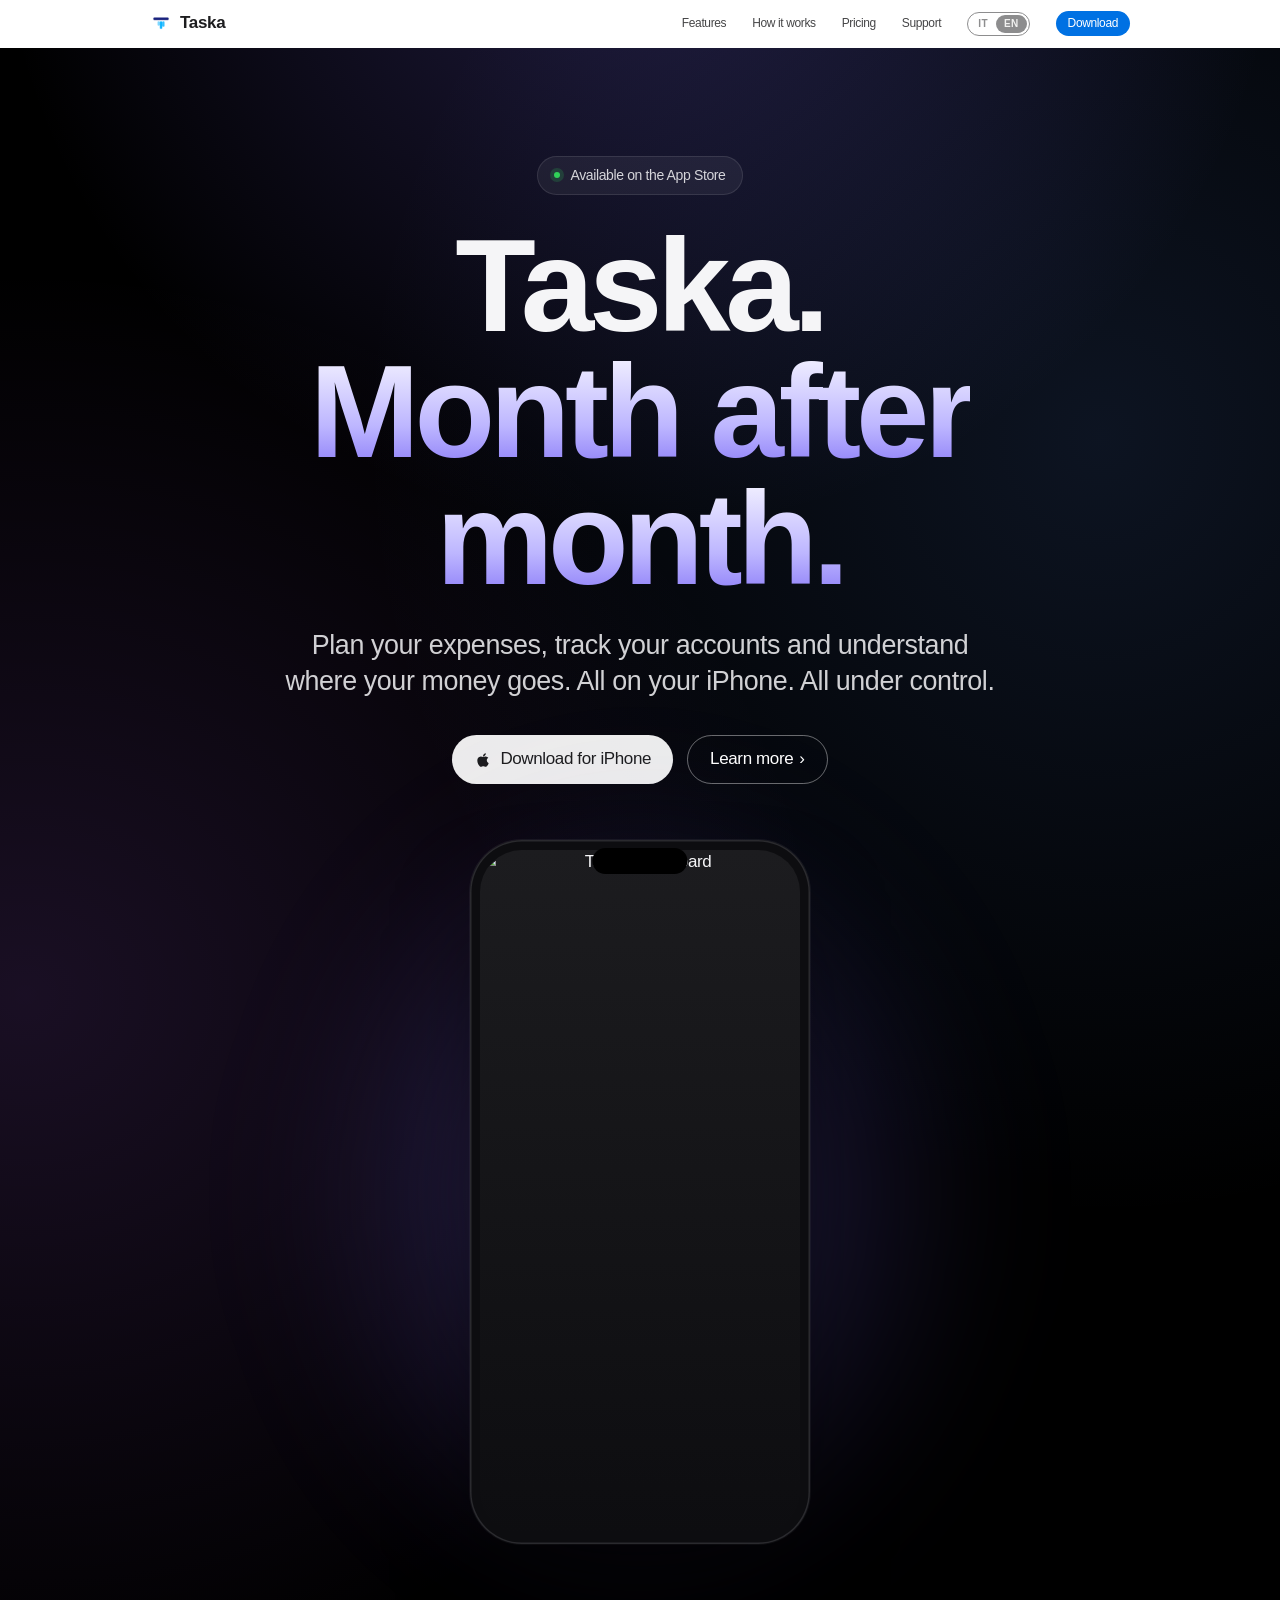
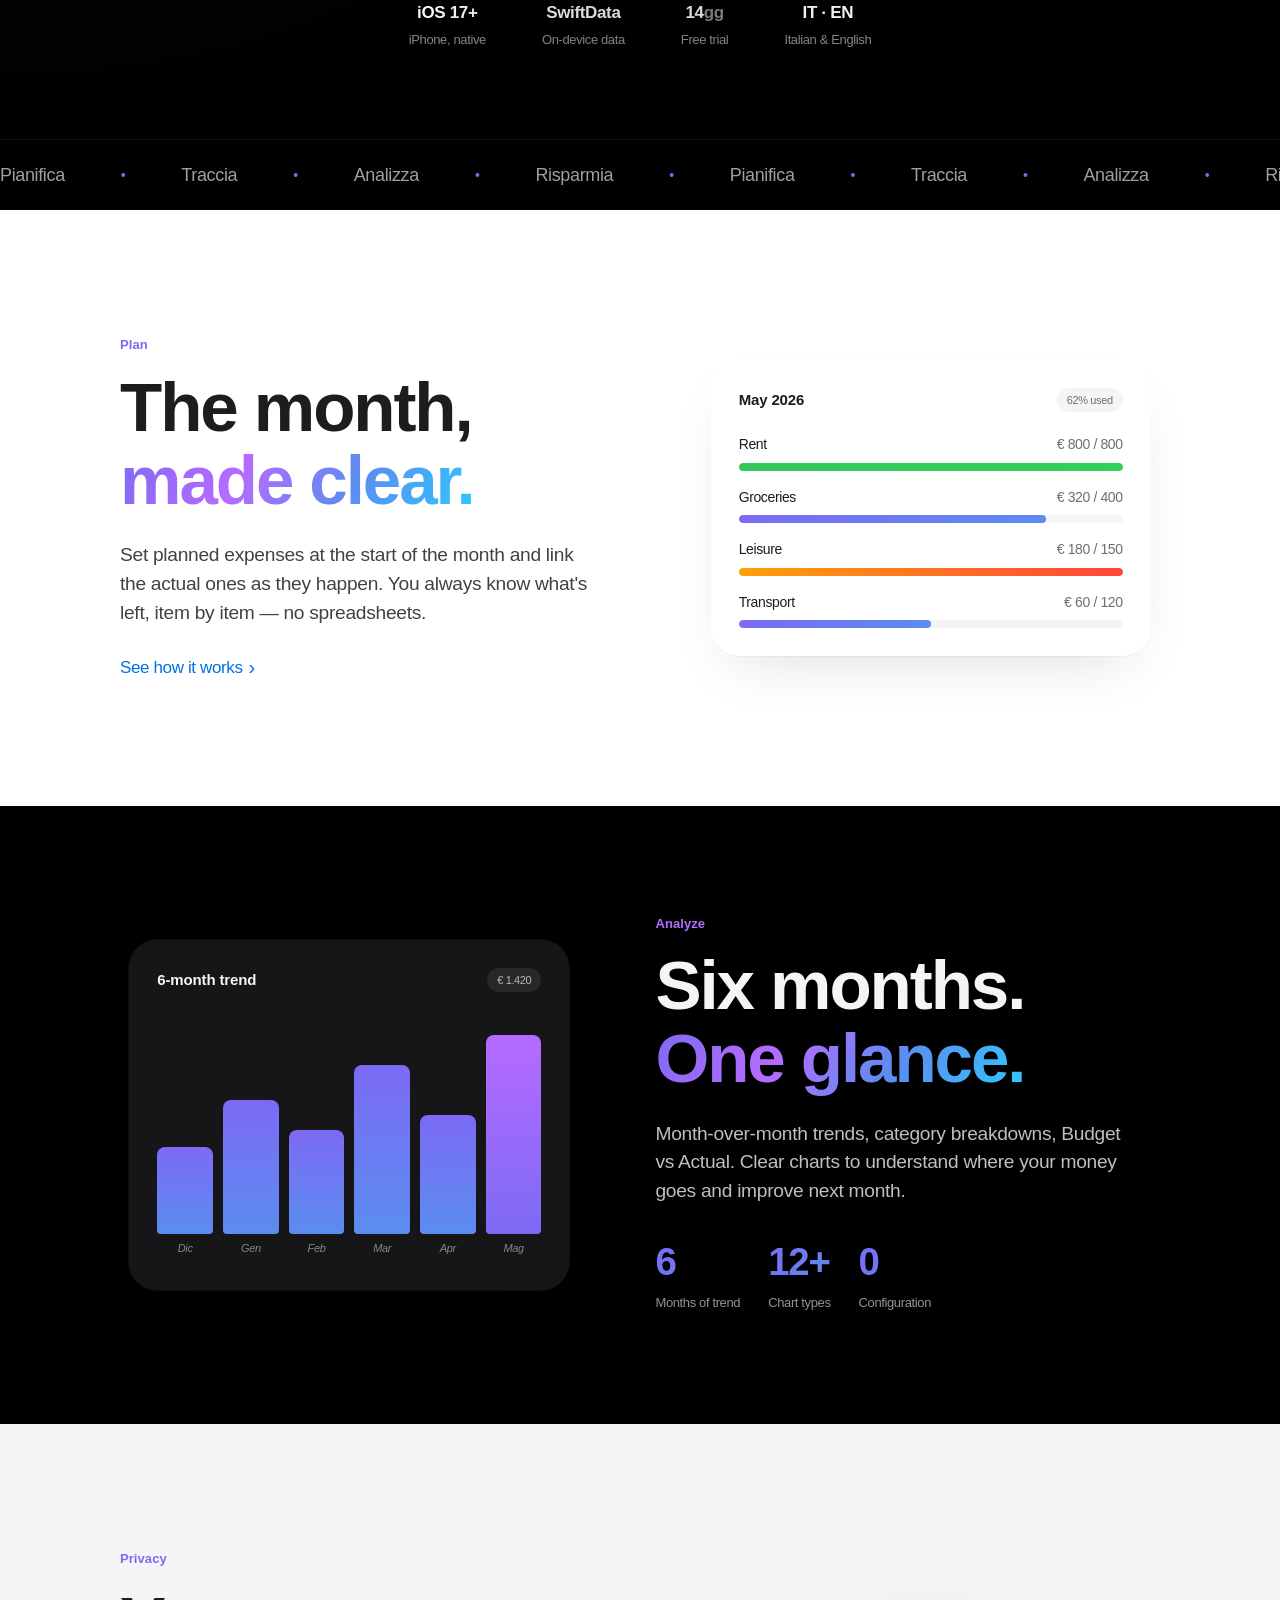
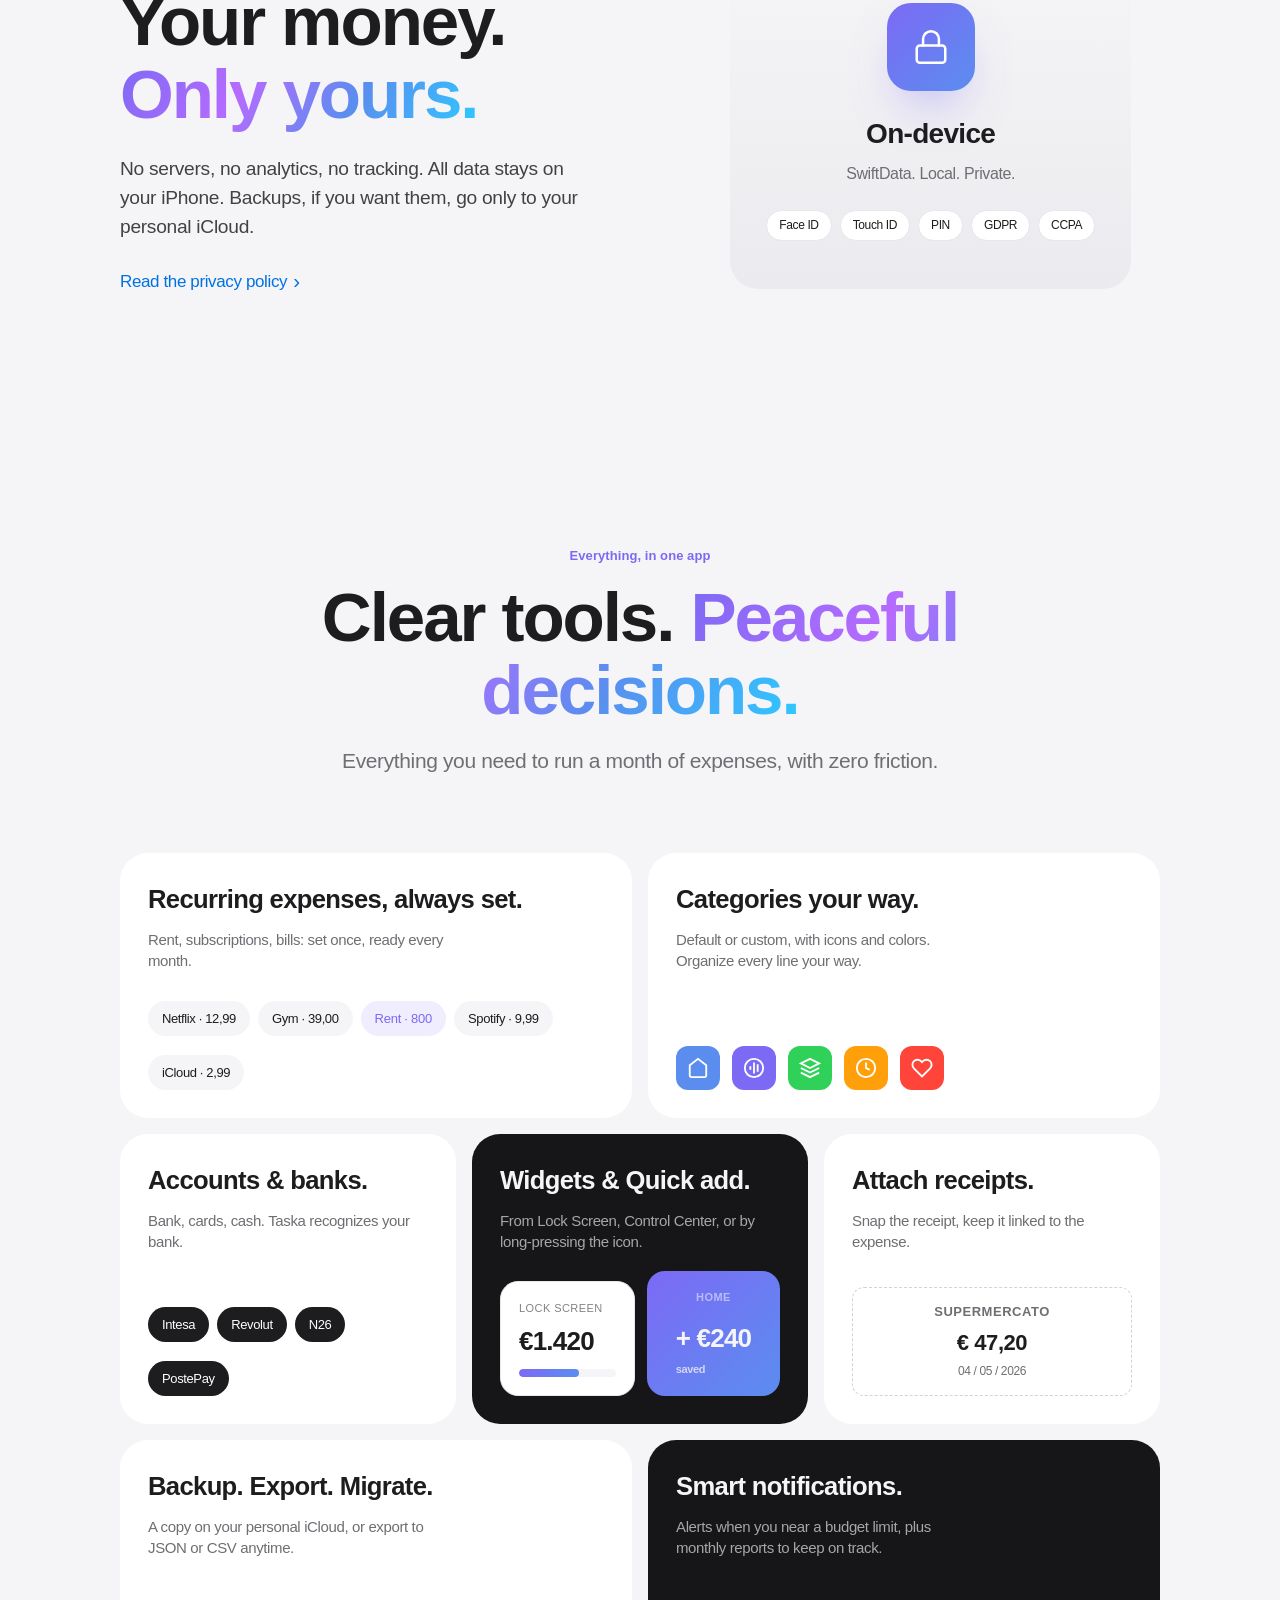
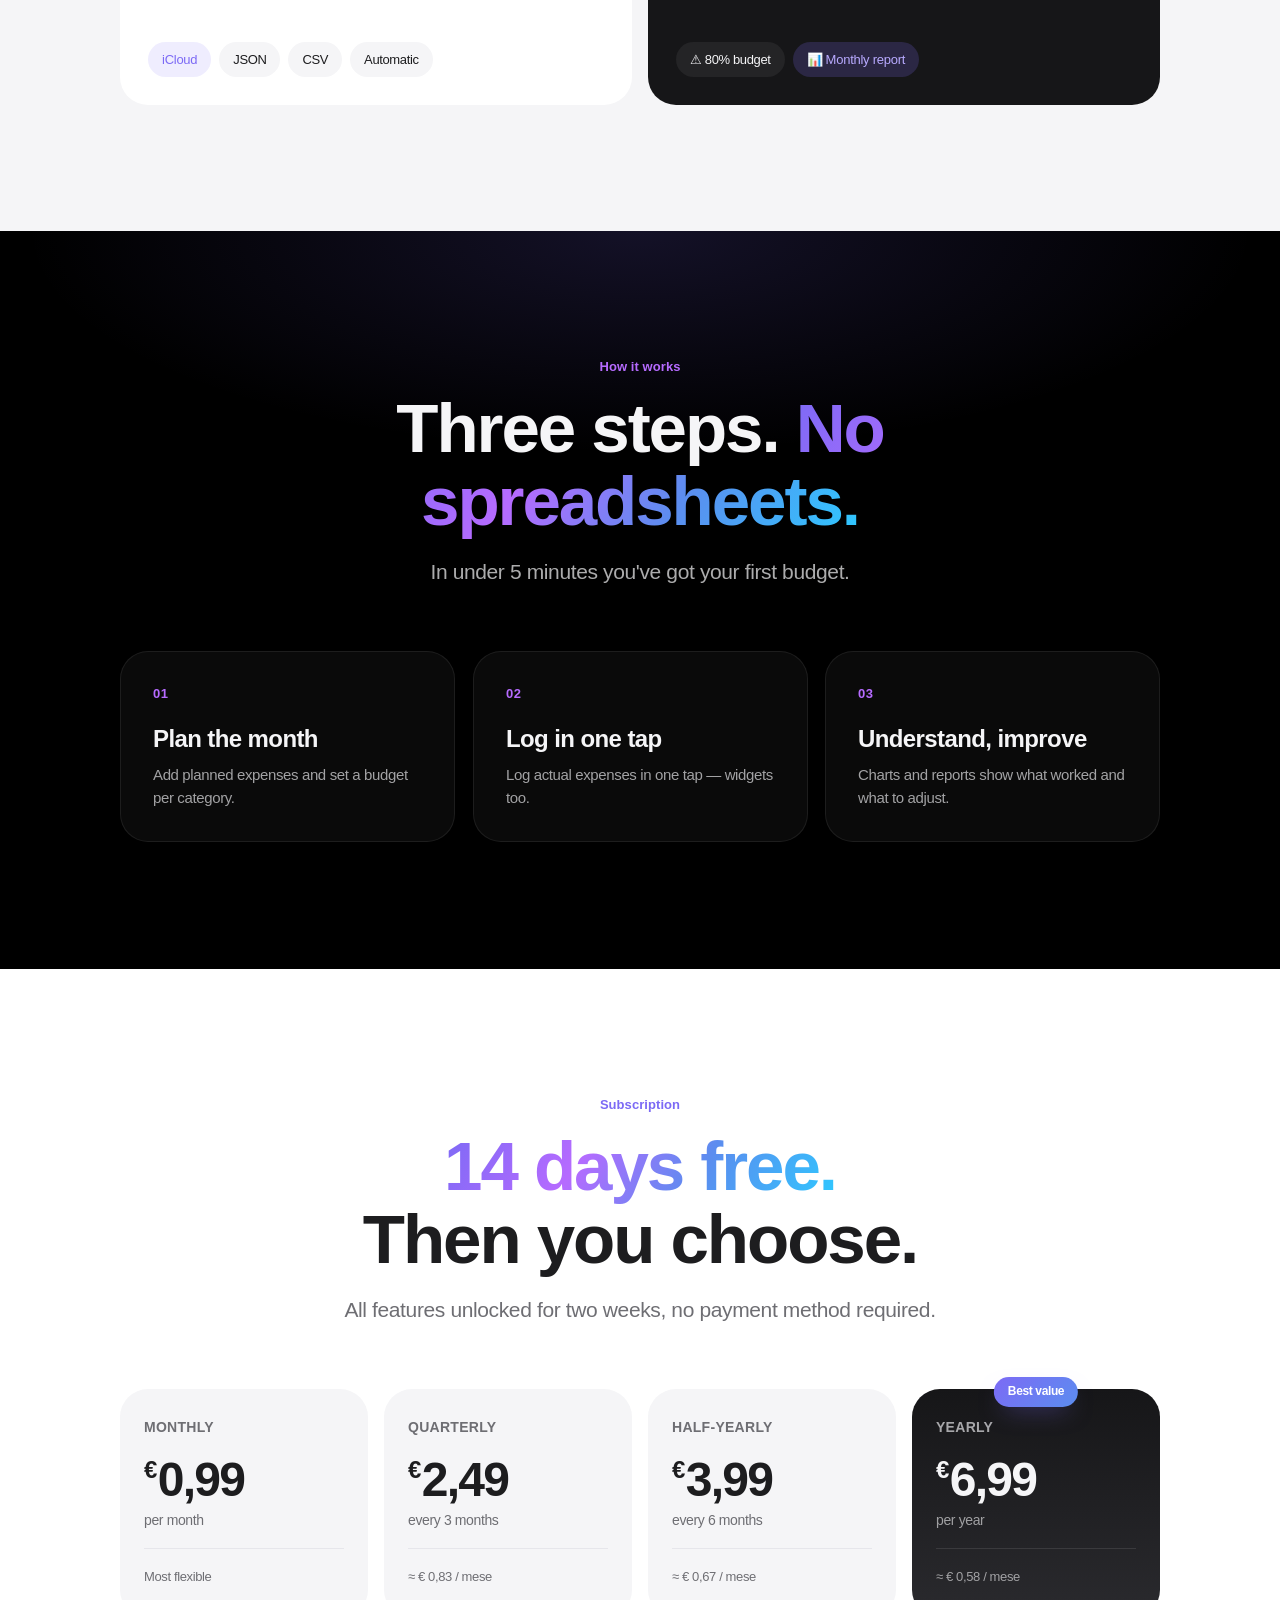
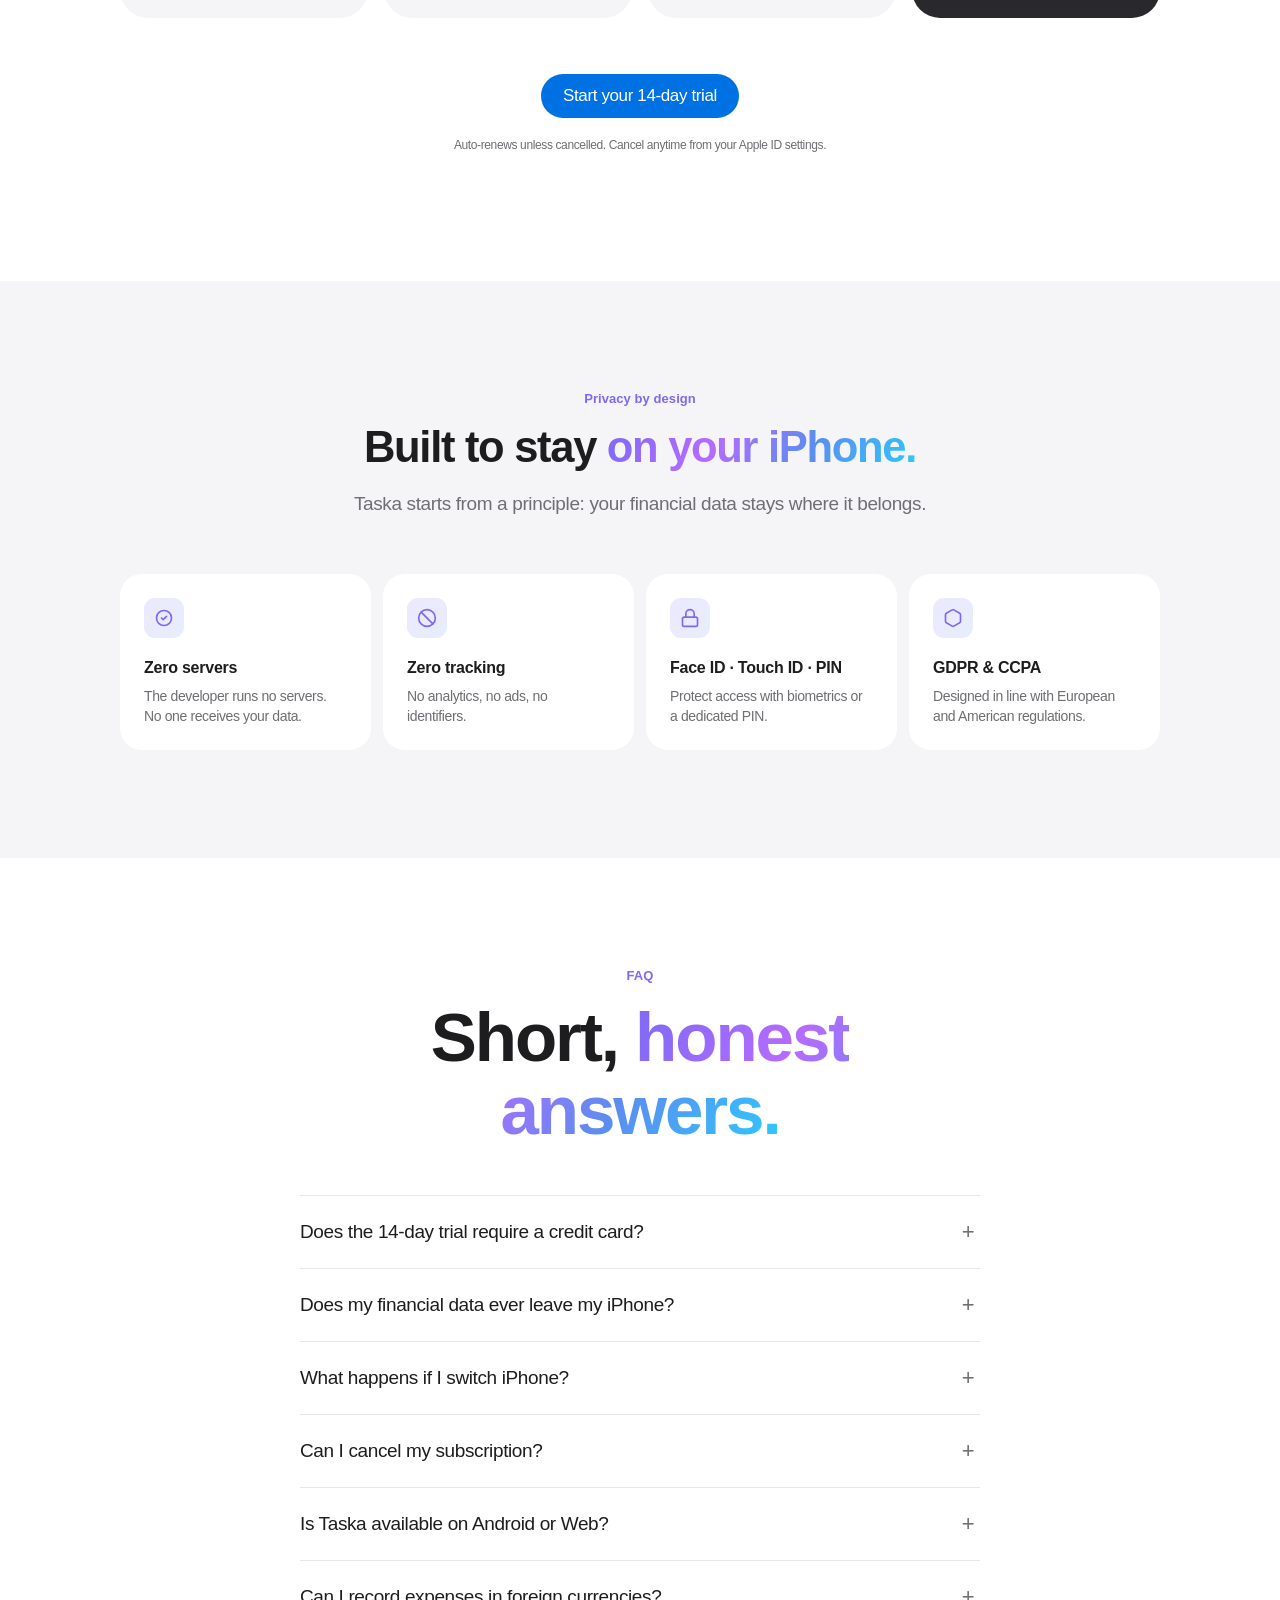
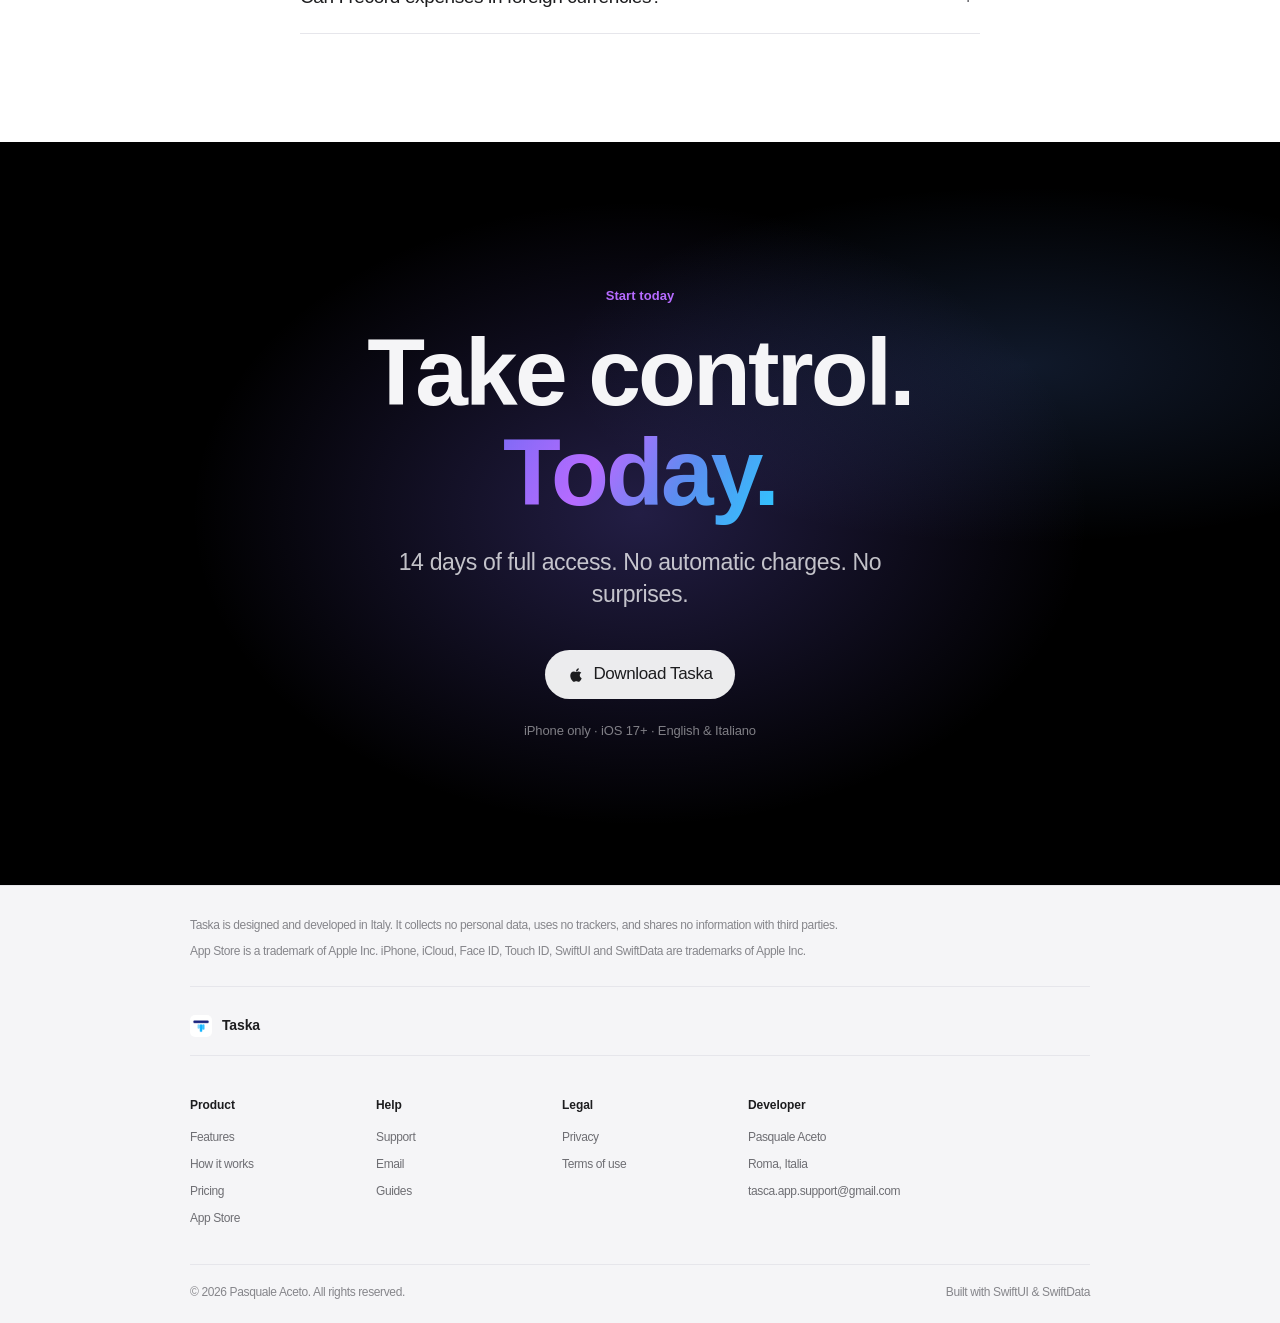
==== commit 8f745603: "Update index.html" ====
--- a/index.html
+++ b/index.html
@@ -82,7 +82,7 @@
       <div class="phone reveal" aria-hidden="true">
         <div class="phone-notch"></div>
         <div class="phone-screen">
-          <!-- ⬇️ SOSTITUISCI: <img class="phone-screenshot" src="assets/mockups/dashboard.png" alt="Taska Dashboard" /> -->
+          <img class="phone-screenshot" src="assets/mockups/dashboard.png" alt="Taska Dashboard" />
           <div class="phone-placeholder">
             <div class="ph-icon">T</div>
             <strong style="color:#f5f5f7;font-weight:600;font-family:var(--font);font-size:13px;letter-spacing:-.01em;margin-bottom:4px">SCREENSHOT</strong>
@@ -818,7 +818,7 @@
     <span data-lang="it" class="active-lang">14 giorni di accesso completo. Nessun addebito automatico. Nessuna sorpresa.</span>
     <span data-lang="en">14 days of full access. No automatic charges. No surprises.</span>
   </p>
-  <a class="btn-light" href="https://apps.apple.com/app/taska" target="_blank" rel="noopener">
+  <a class="btn-light" href="https://apps.apple.com/it/app/taska-gestisci-la-tue-spese/id6764268350" target="_blank" rel="noopener">
     <svg viewBox="0 0 24 24" fill="currentColor" style="width:18px;height:18px"><path d="M17.05 20.28c-.98.95-2.05.8-3.08.35-1.09-.46-2.09-.48-3.24 0-1.44.62-2.2.44-3.06-.35C2.79 15.25 3.51 7.59 9.05 7.31c1.35.07 2.29.74 3.08.8 1.18-.24 2.31-.93 3.57-.84 1.51.12 2.65.72 3.4 1.8-3.12 1.87-2.38 5.98.48 7.13-.57 1.5-1.31 2.99-2.54 4.09zM12.03 7.25c-.15-2.23 1.66-4.07 3.74-4.25.29 2.58-2.34 4.5-3.74 4.25z"/></svg>
     <span data-lang="it" class="active-lang">Scarica Taska</span>
     <span data-lang="en">Download Taska</span>
@@ -856,7 +856,7 @@
           <li><a href="index.html#funzioni"><span data-lang="it" class="active-lang">Funzioni</span><span data-lang="en">Features</span></a></li>
           <li><a href="index.html#come"><span data-lang="it" class="active-lang">Come funziona</span><span data-lang="en">How it works</span></a></li>
           <li><a href="index.html#prezzi"><span data-lang="it" class="active-lang">Prezzi</span><span data-lang="en">Pricing</span></a></li>
-          <li><a href="https://apps.apple.com/app/taska" target="_blank" rel="noopener">App Store</a></li>
+          <li><a href="https://apps.apple.com/it/app/taska-gestisci-la-tue-spese/id6764268350" target="_blank" rel="noopener">App Store</a></li>
         </ul>
       </div>
       <div>
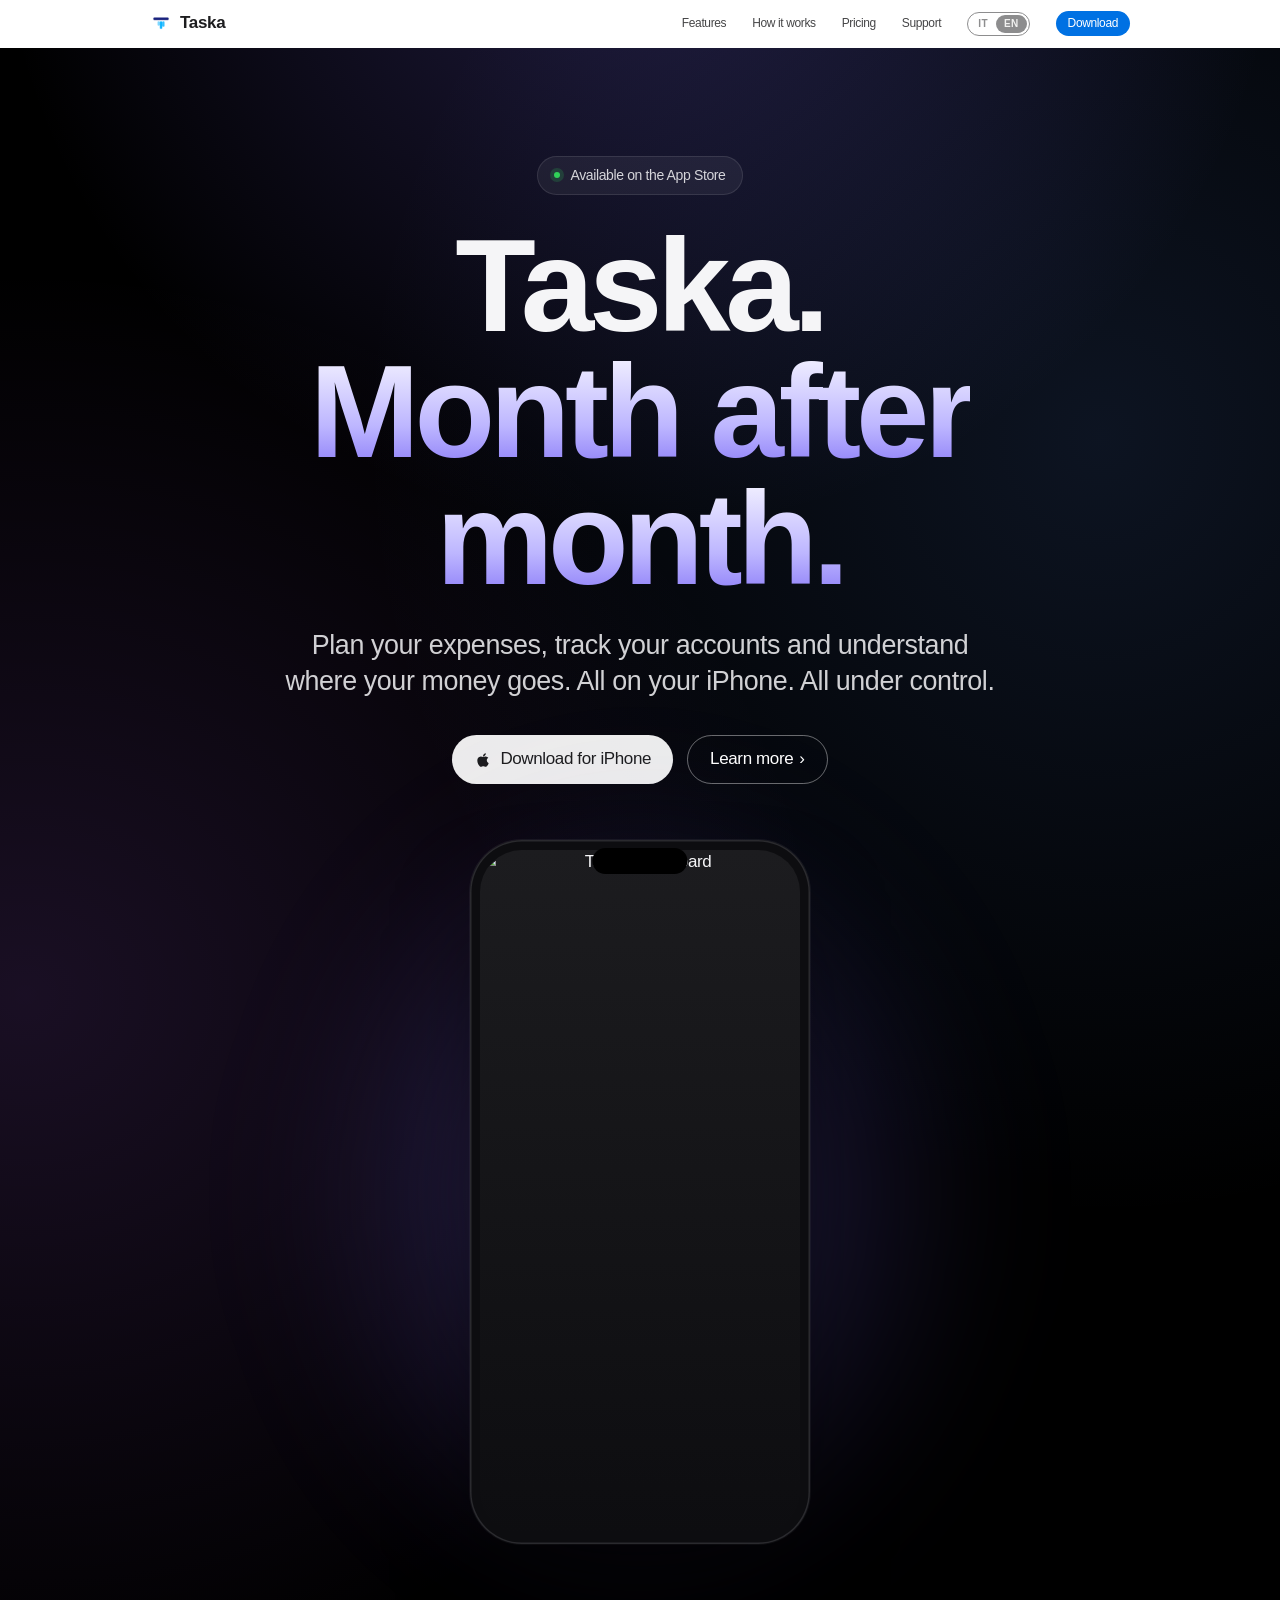
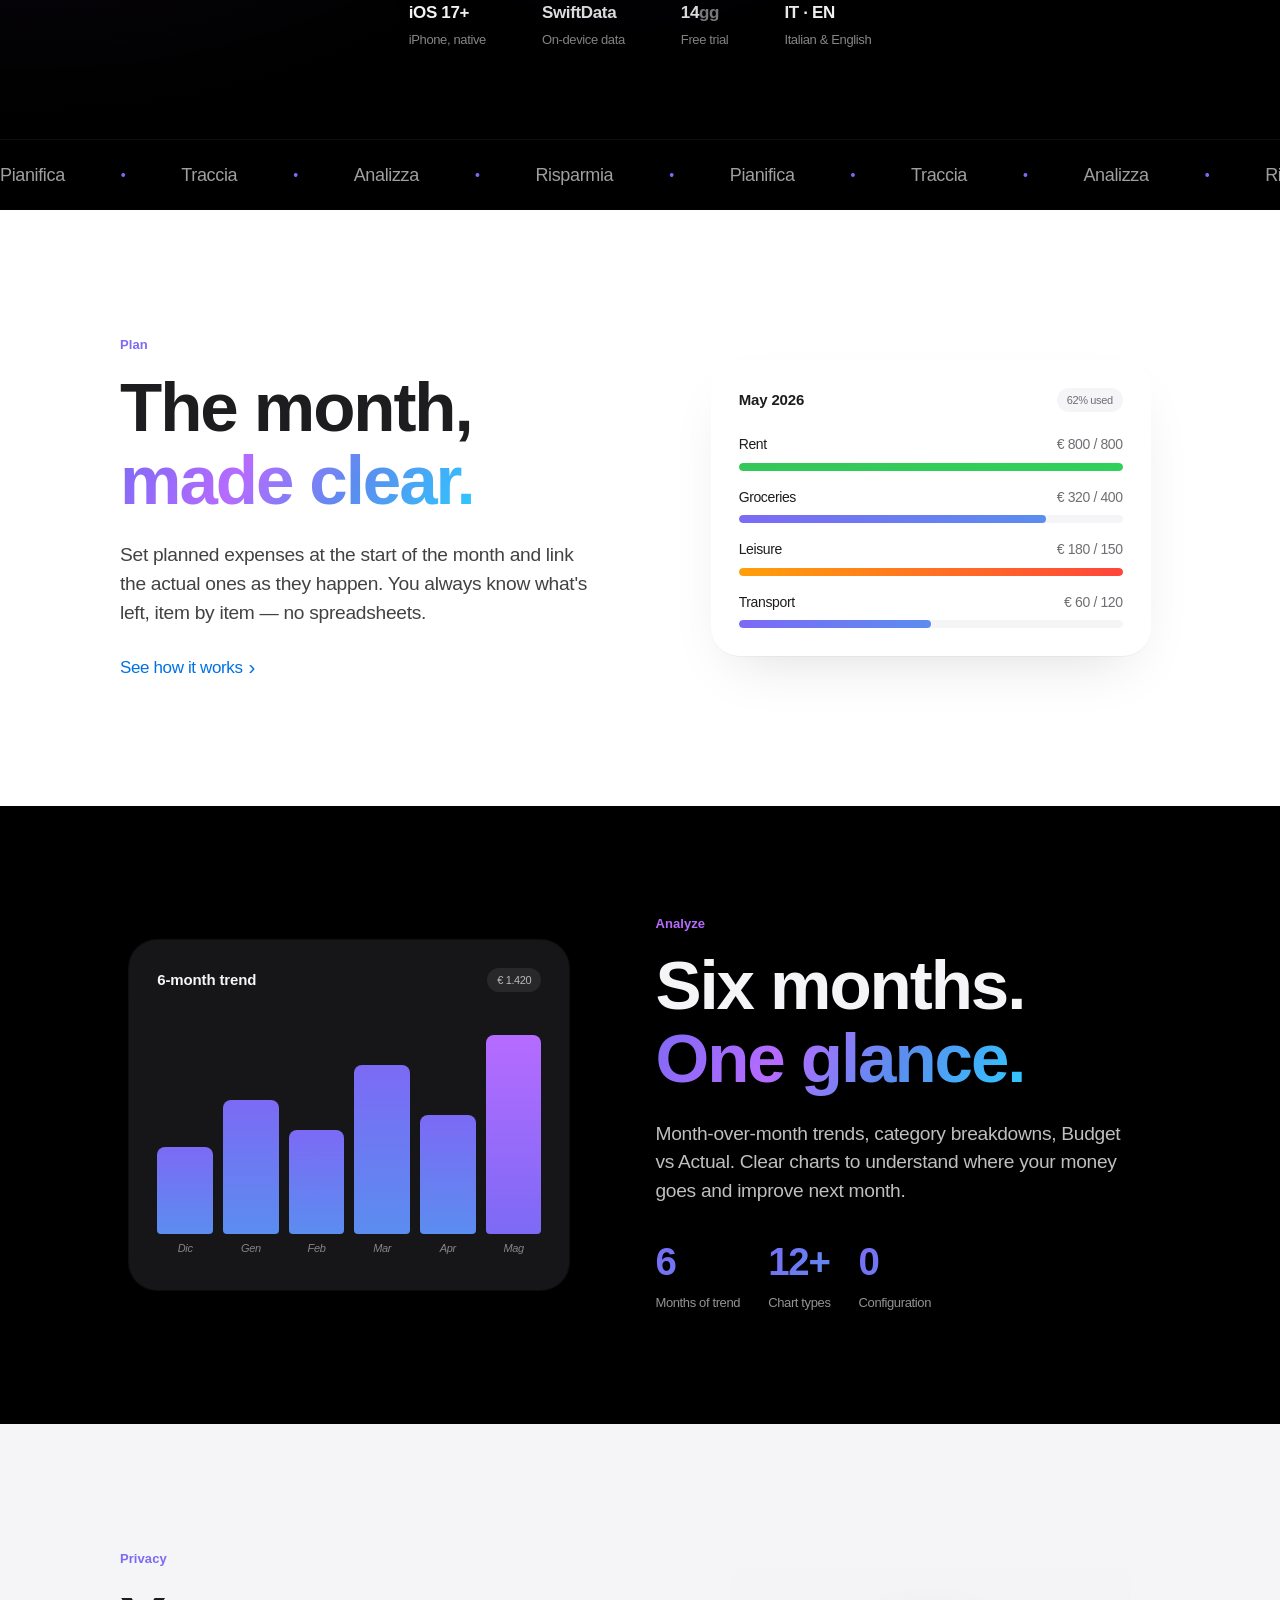
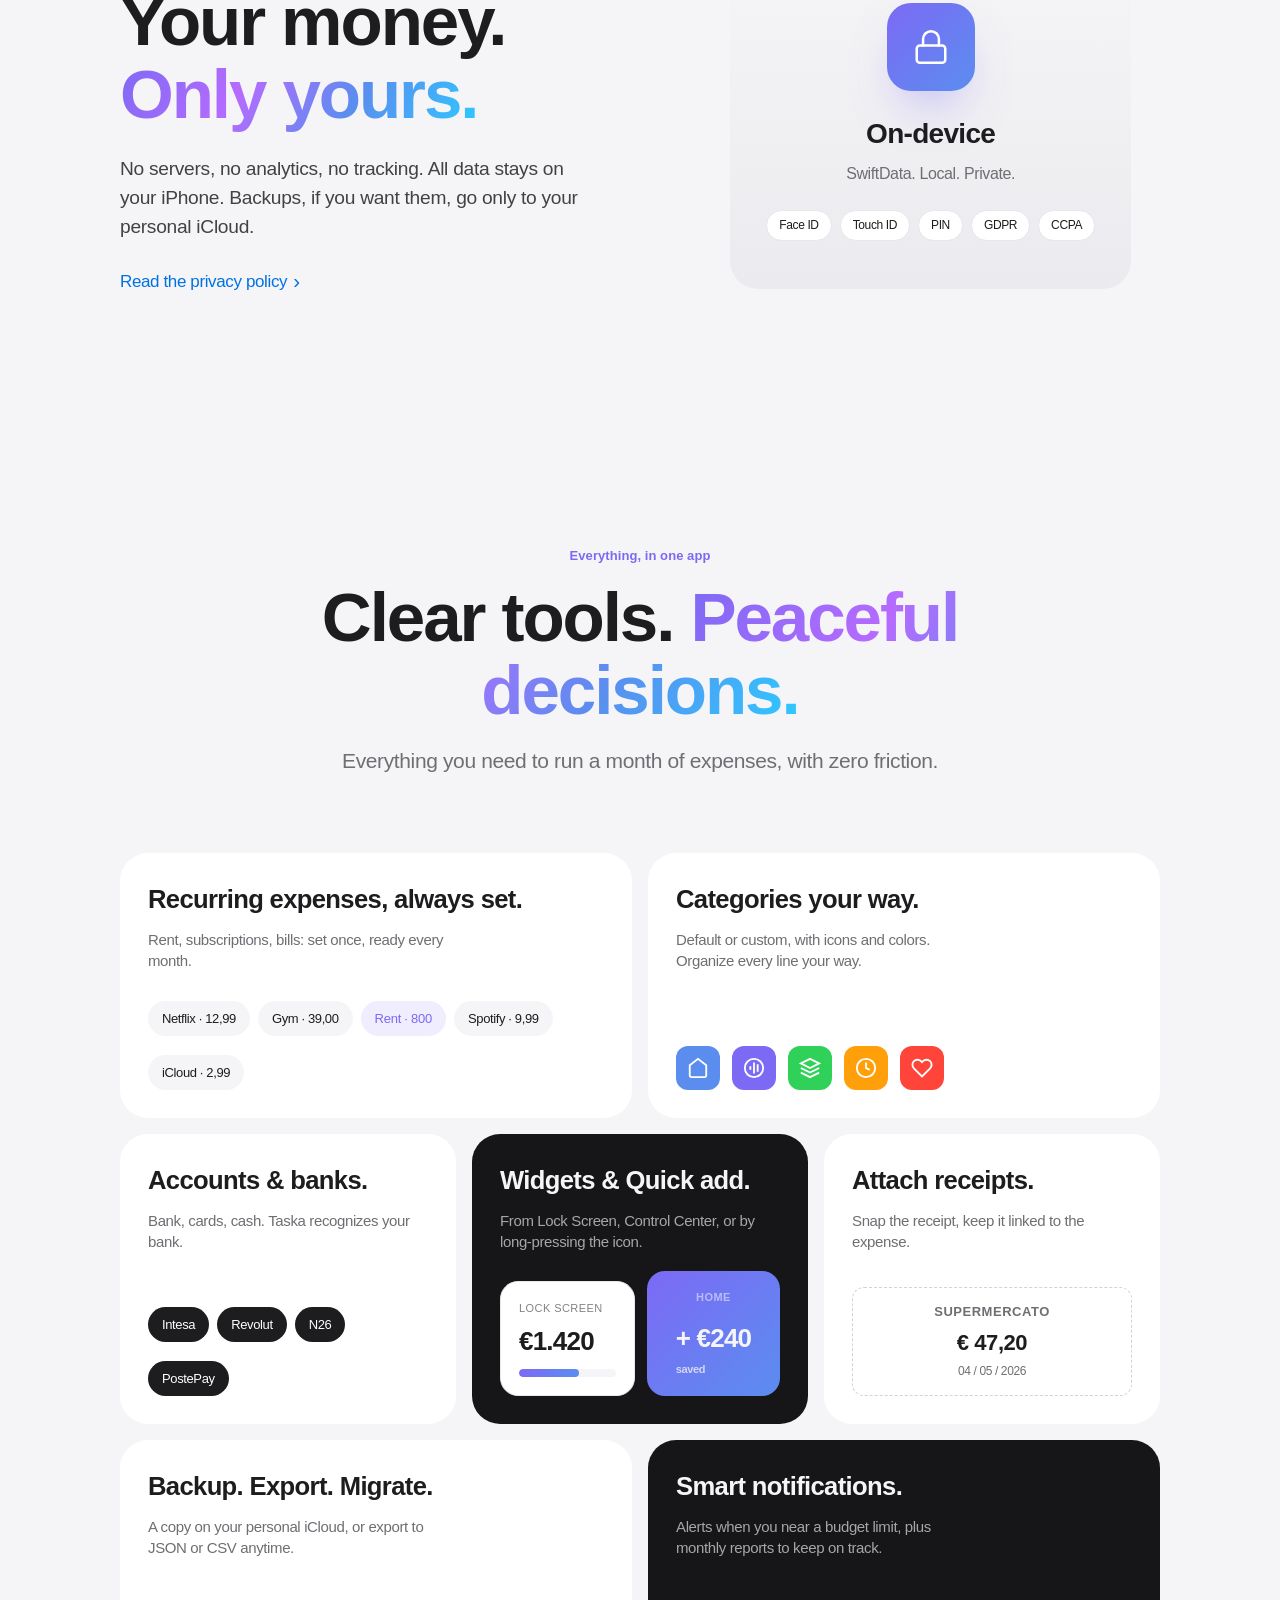
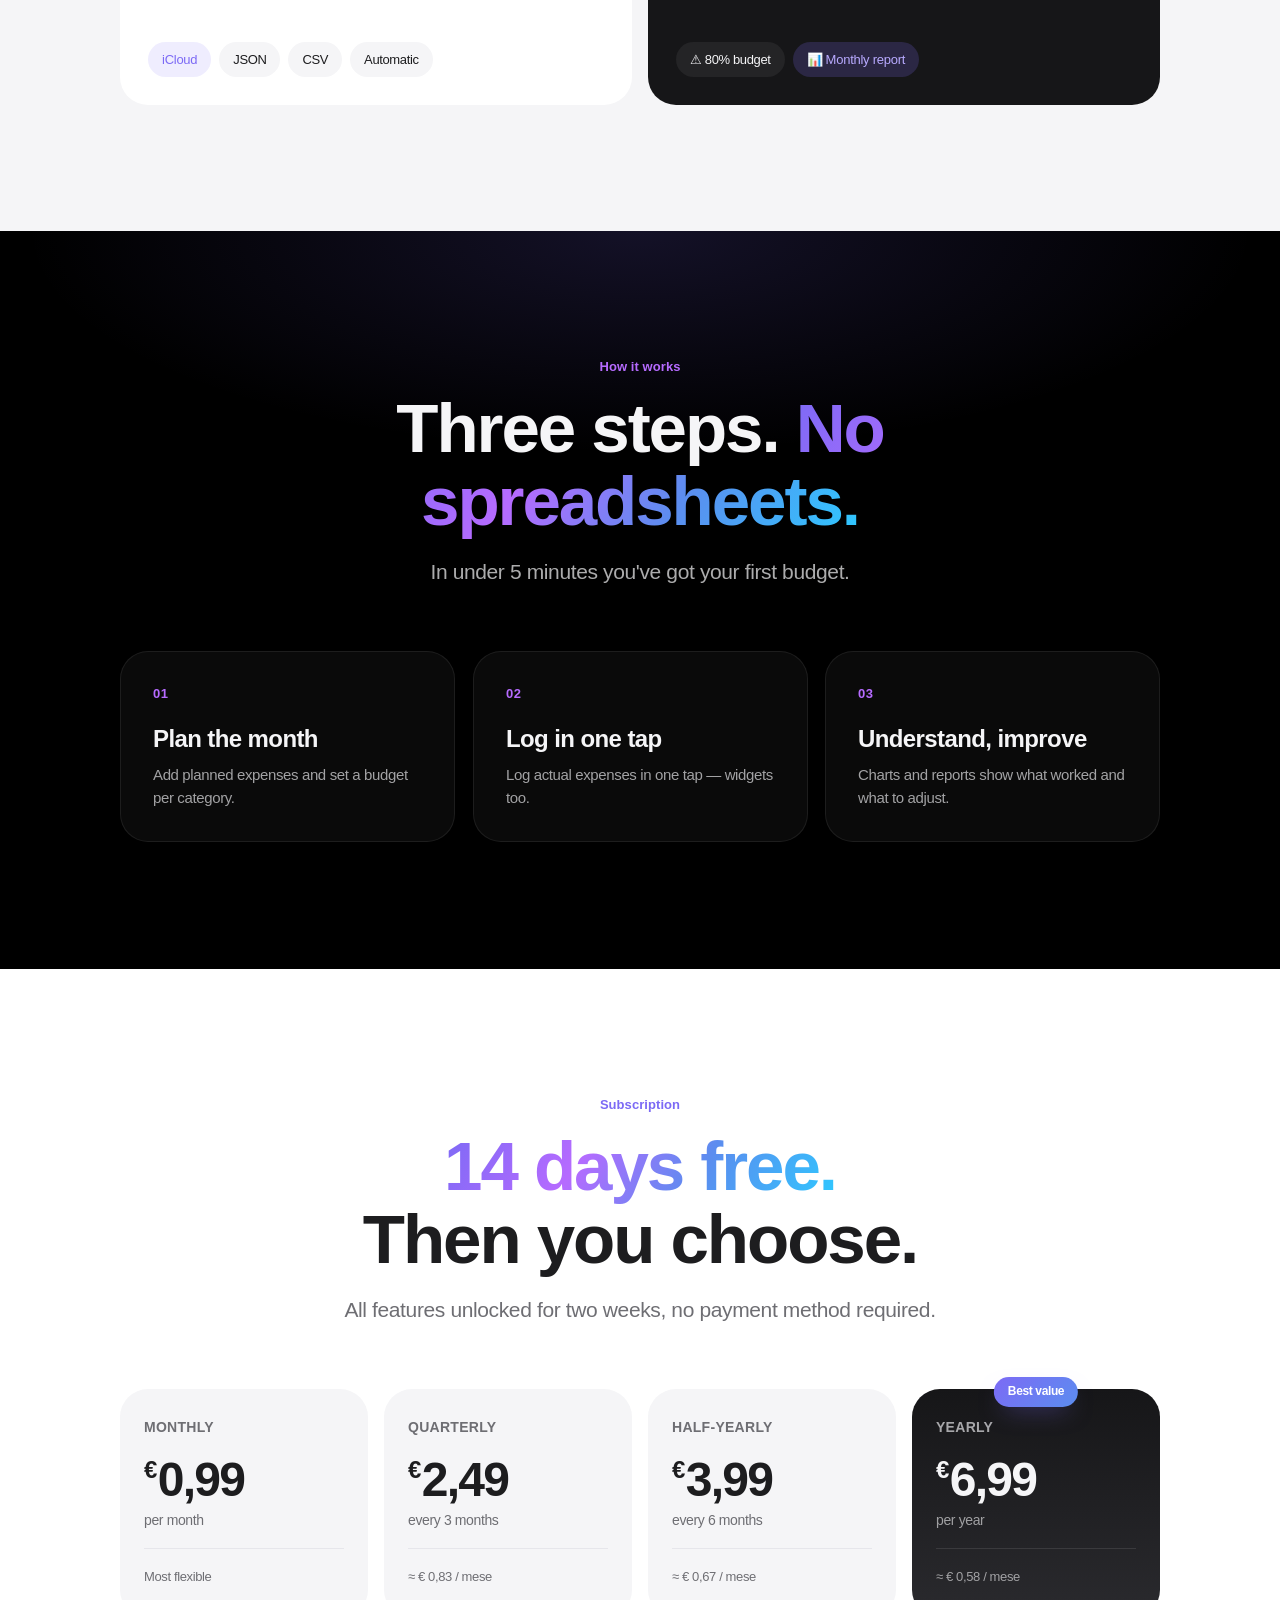
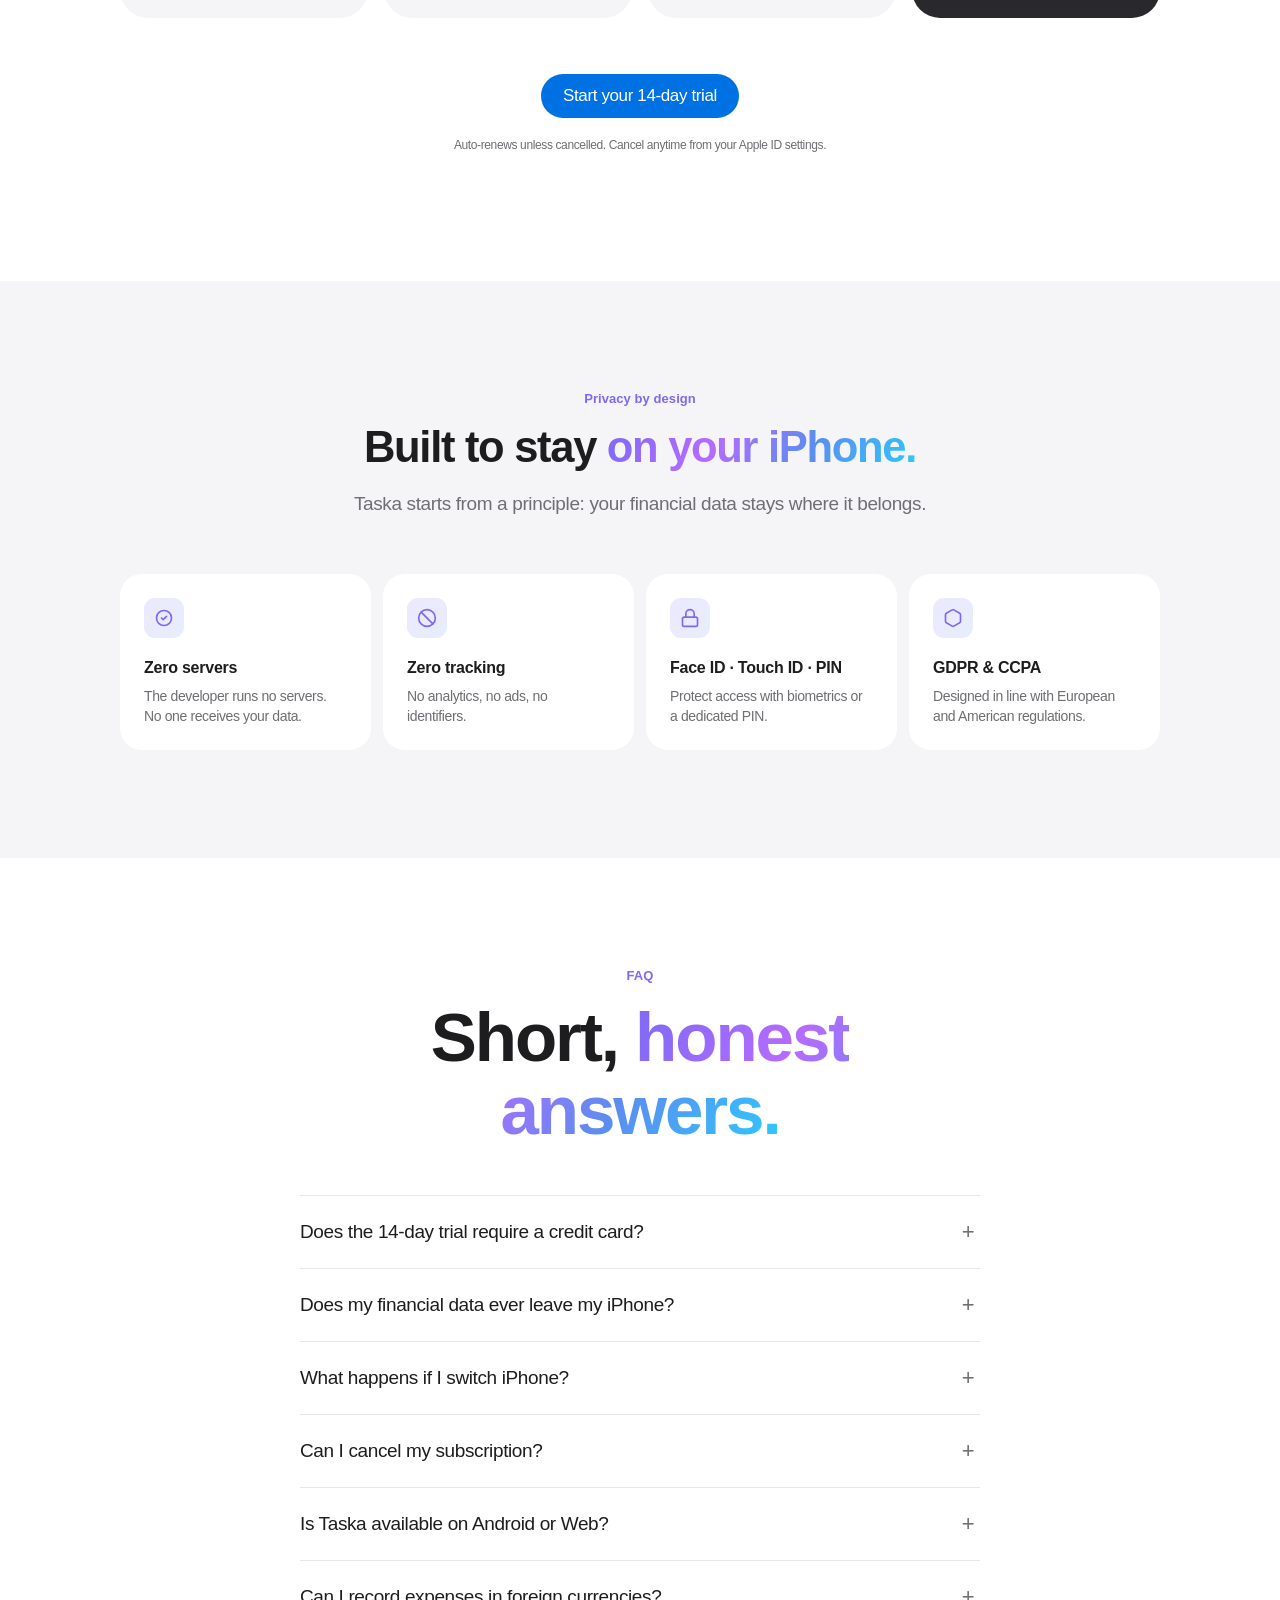
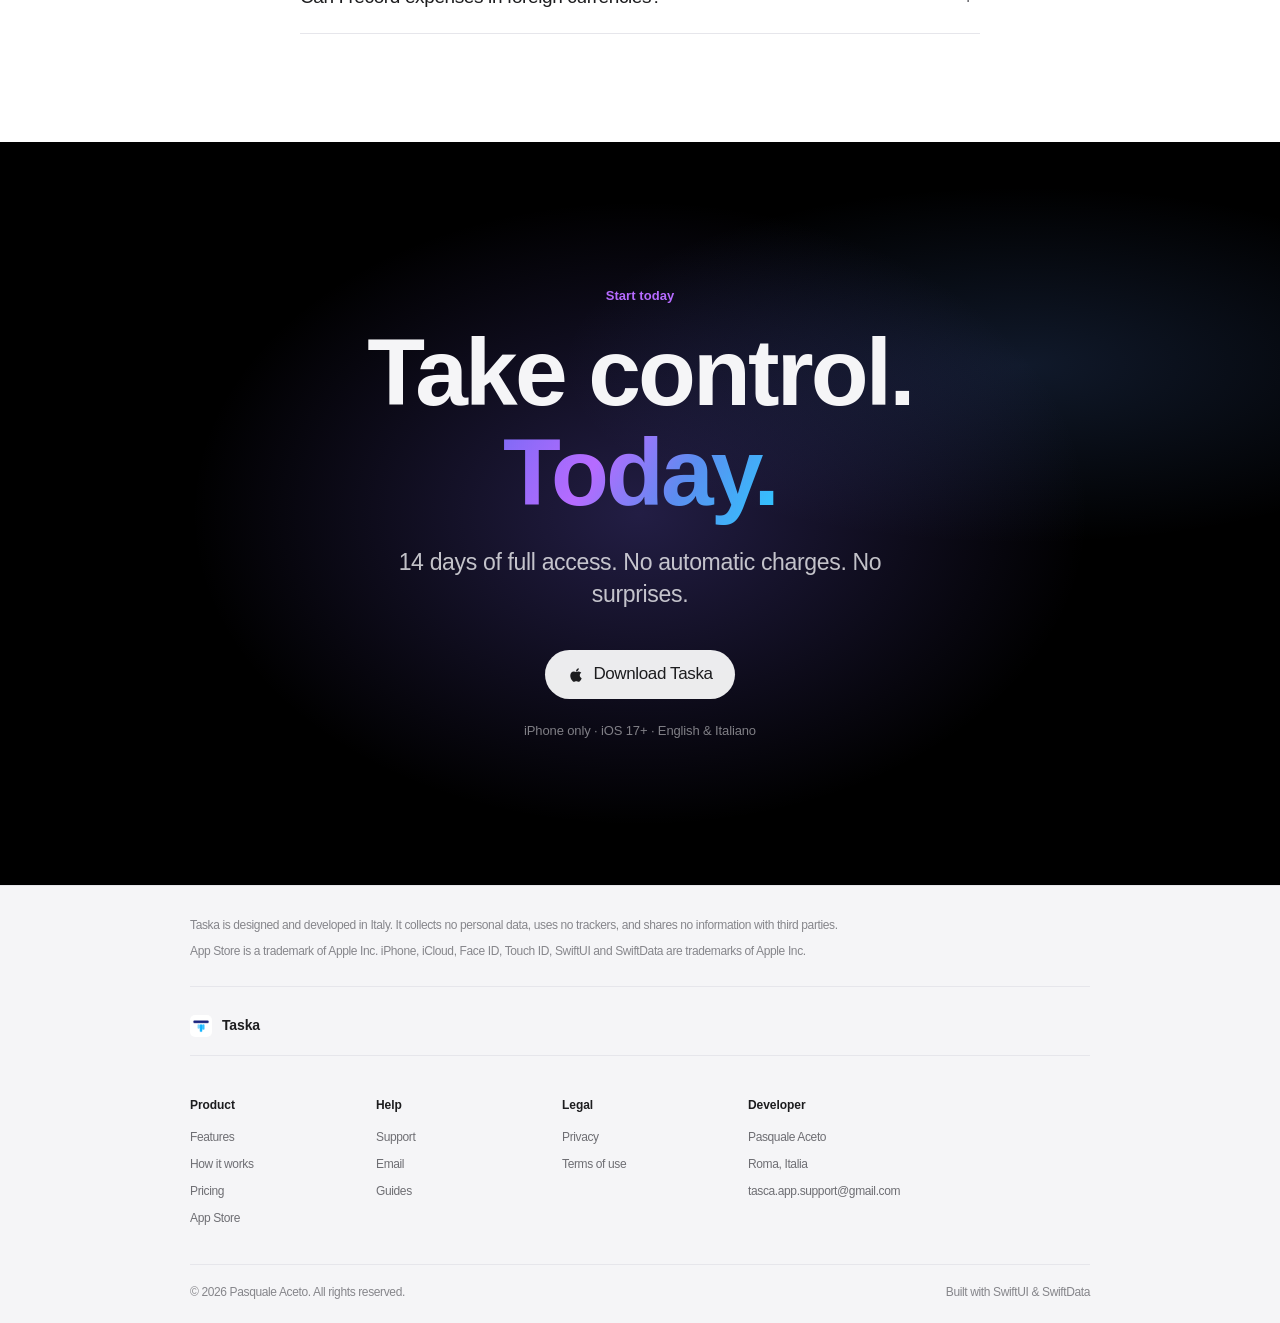
==== commit f5a25eca: "Update index.html" ====
--- a/index.html
+++ b/index.html
@@ -83,7 +83,6 @@
         <div class="phone-notch"></div>
         <div class="phone-screen">
           <img class="phone-screenshot" src="assets/mockups/dashboard.png" alt="Taska Dashboard" />
-          <div class="phone-placeholder">
             <div class="ph-icon">T</div>
             <strong style="color:#f5f5f7;font-weight:600;font-family:var(--font);font-size:13px;letter-spacing:-.01em;margin-bottom:4px">SCREENSHOT</strong>
             assets/mockups/<br/>dashboard.png
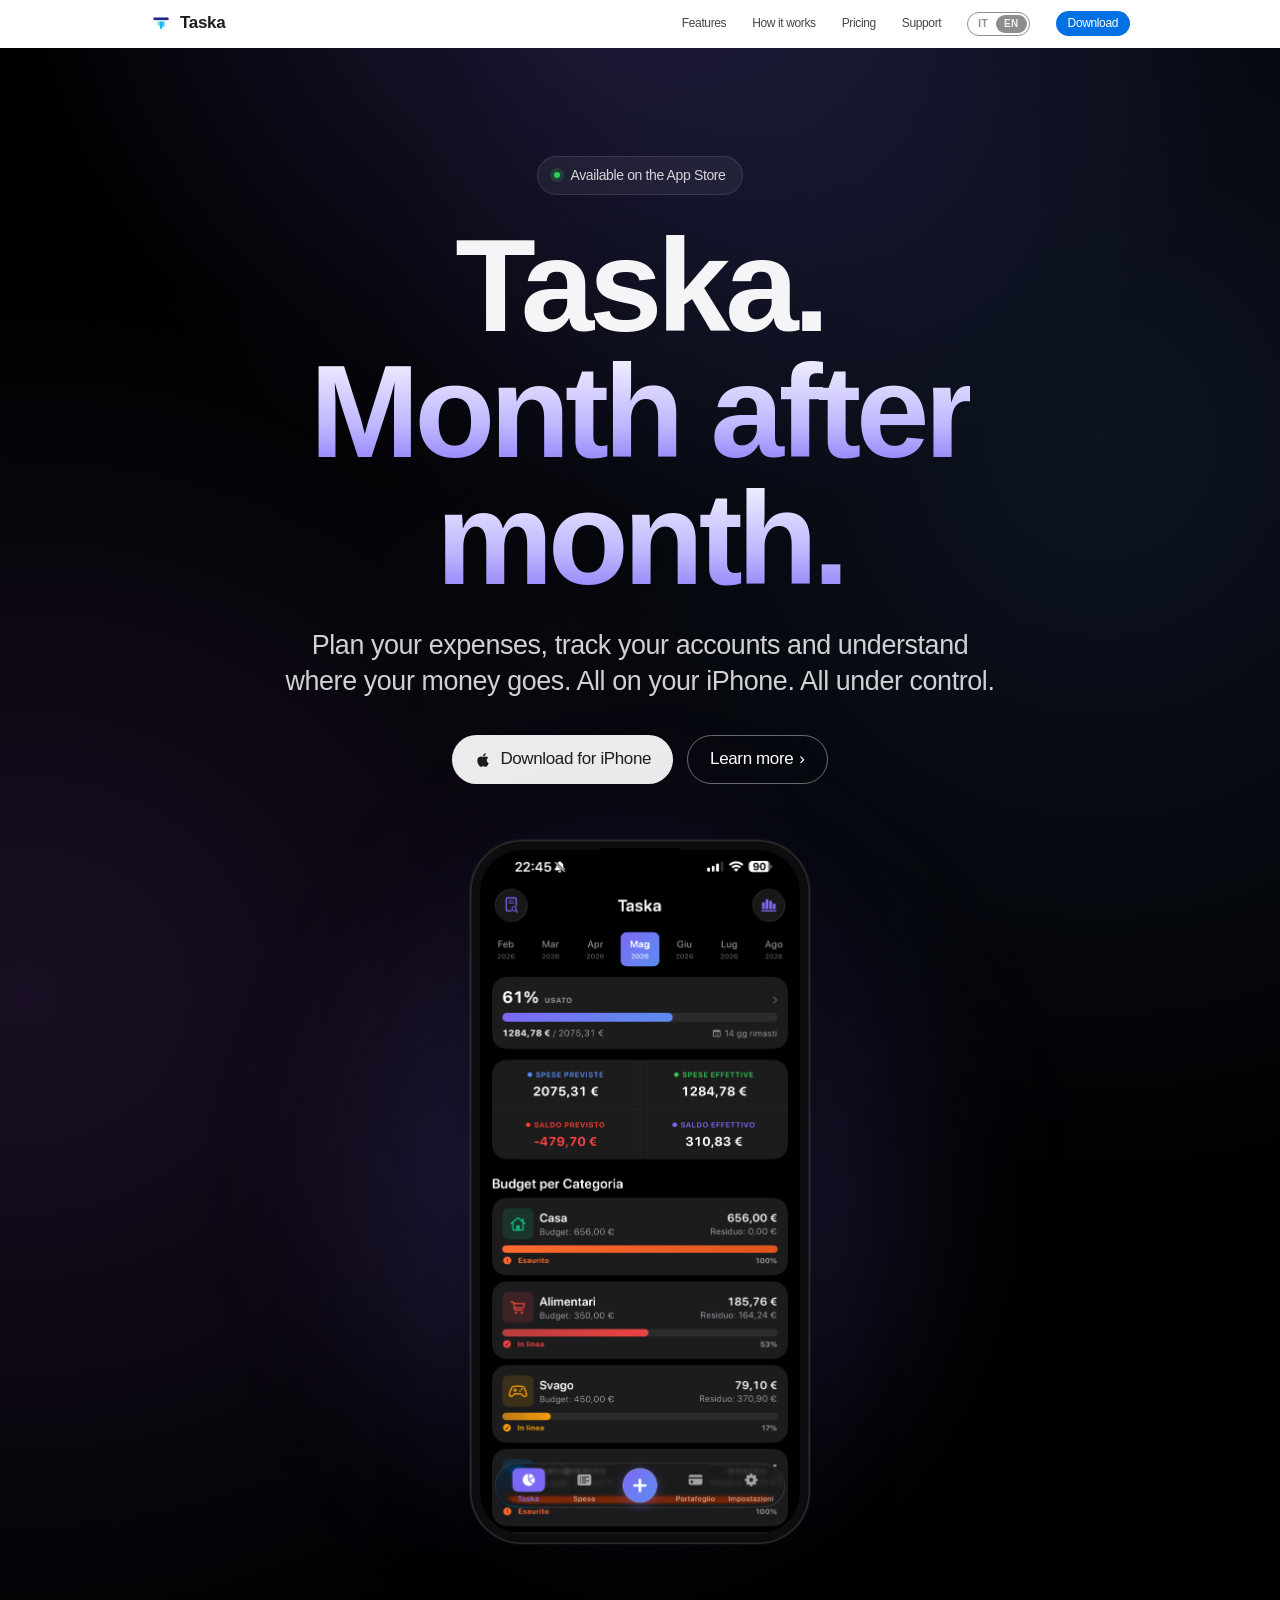
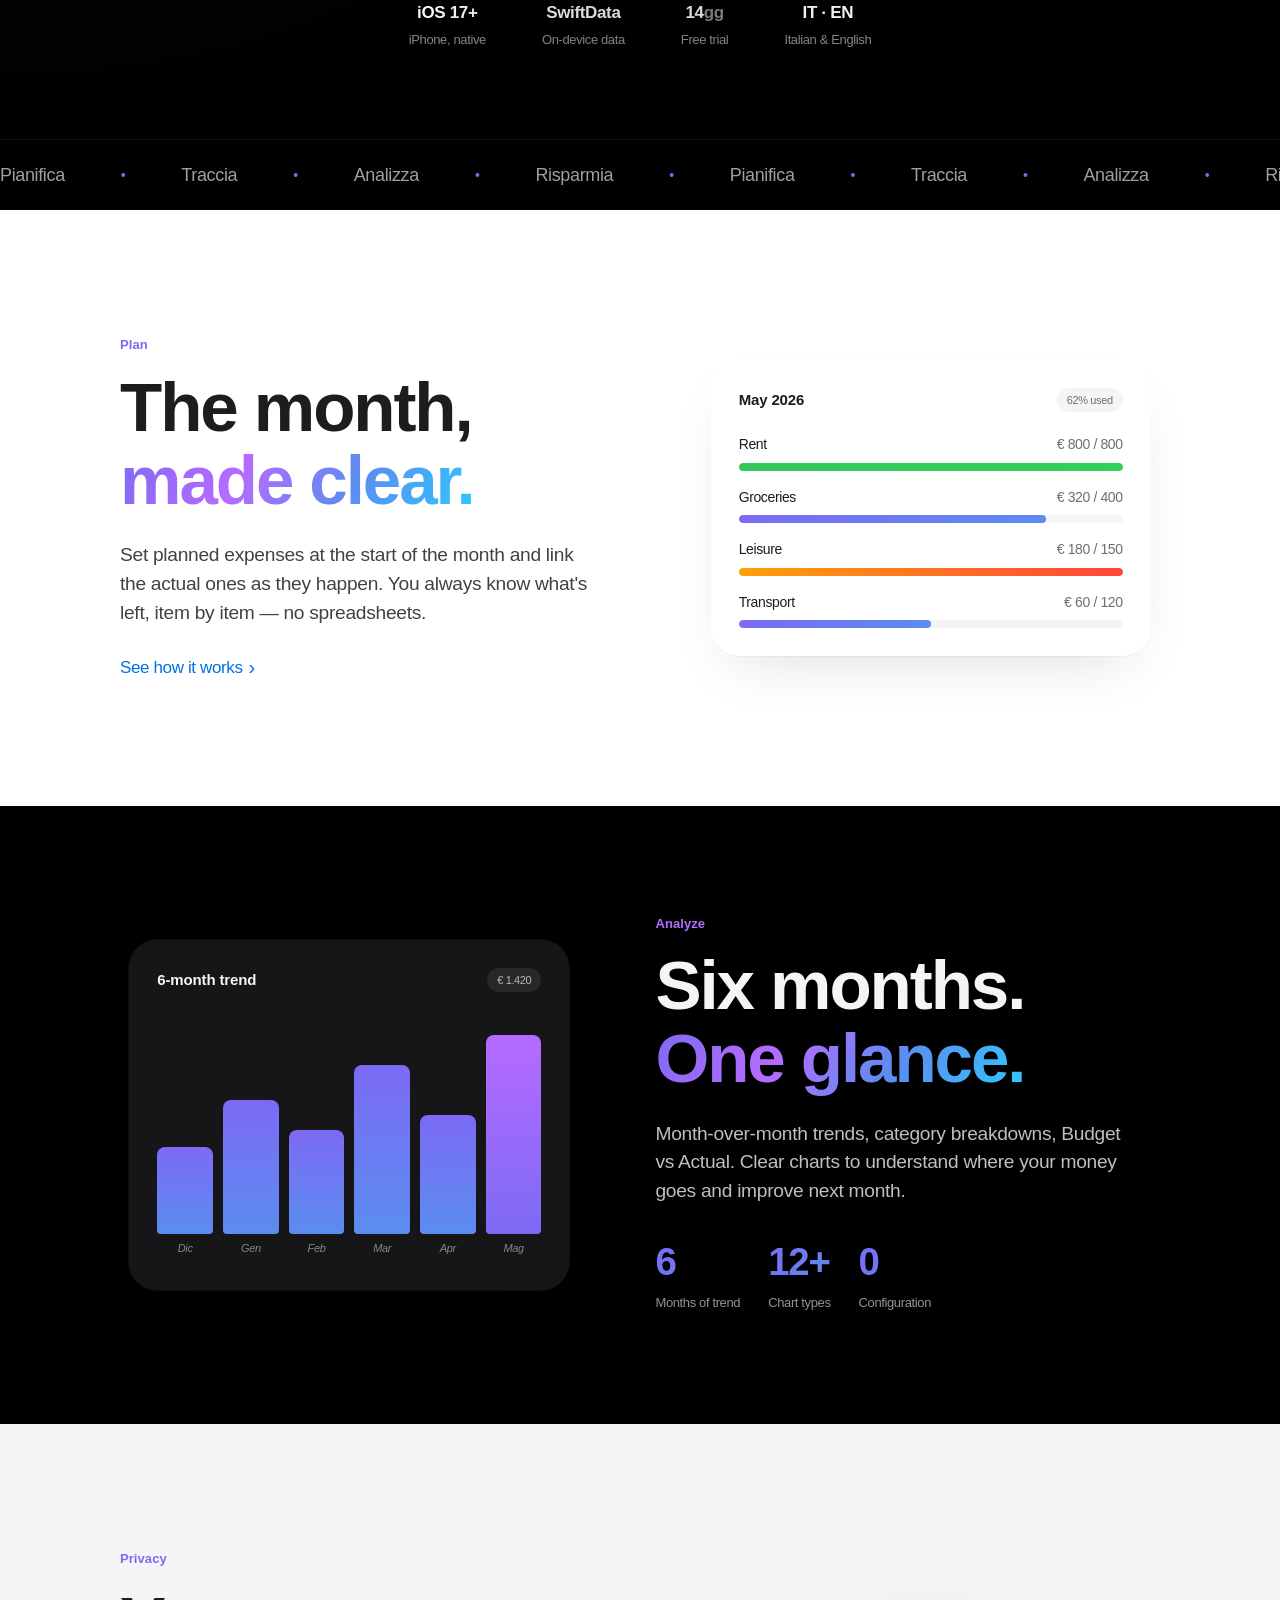
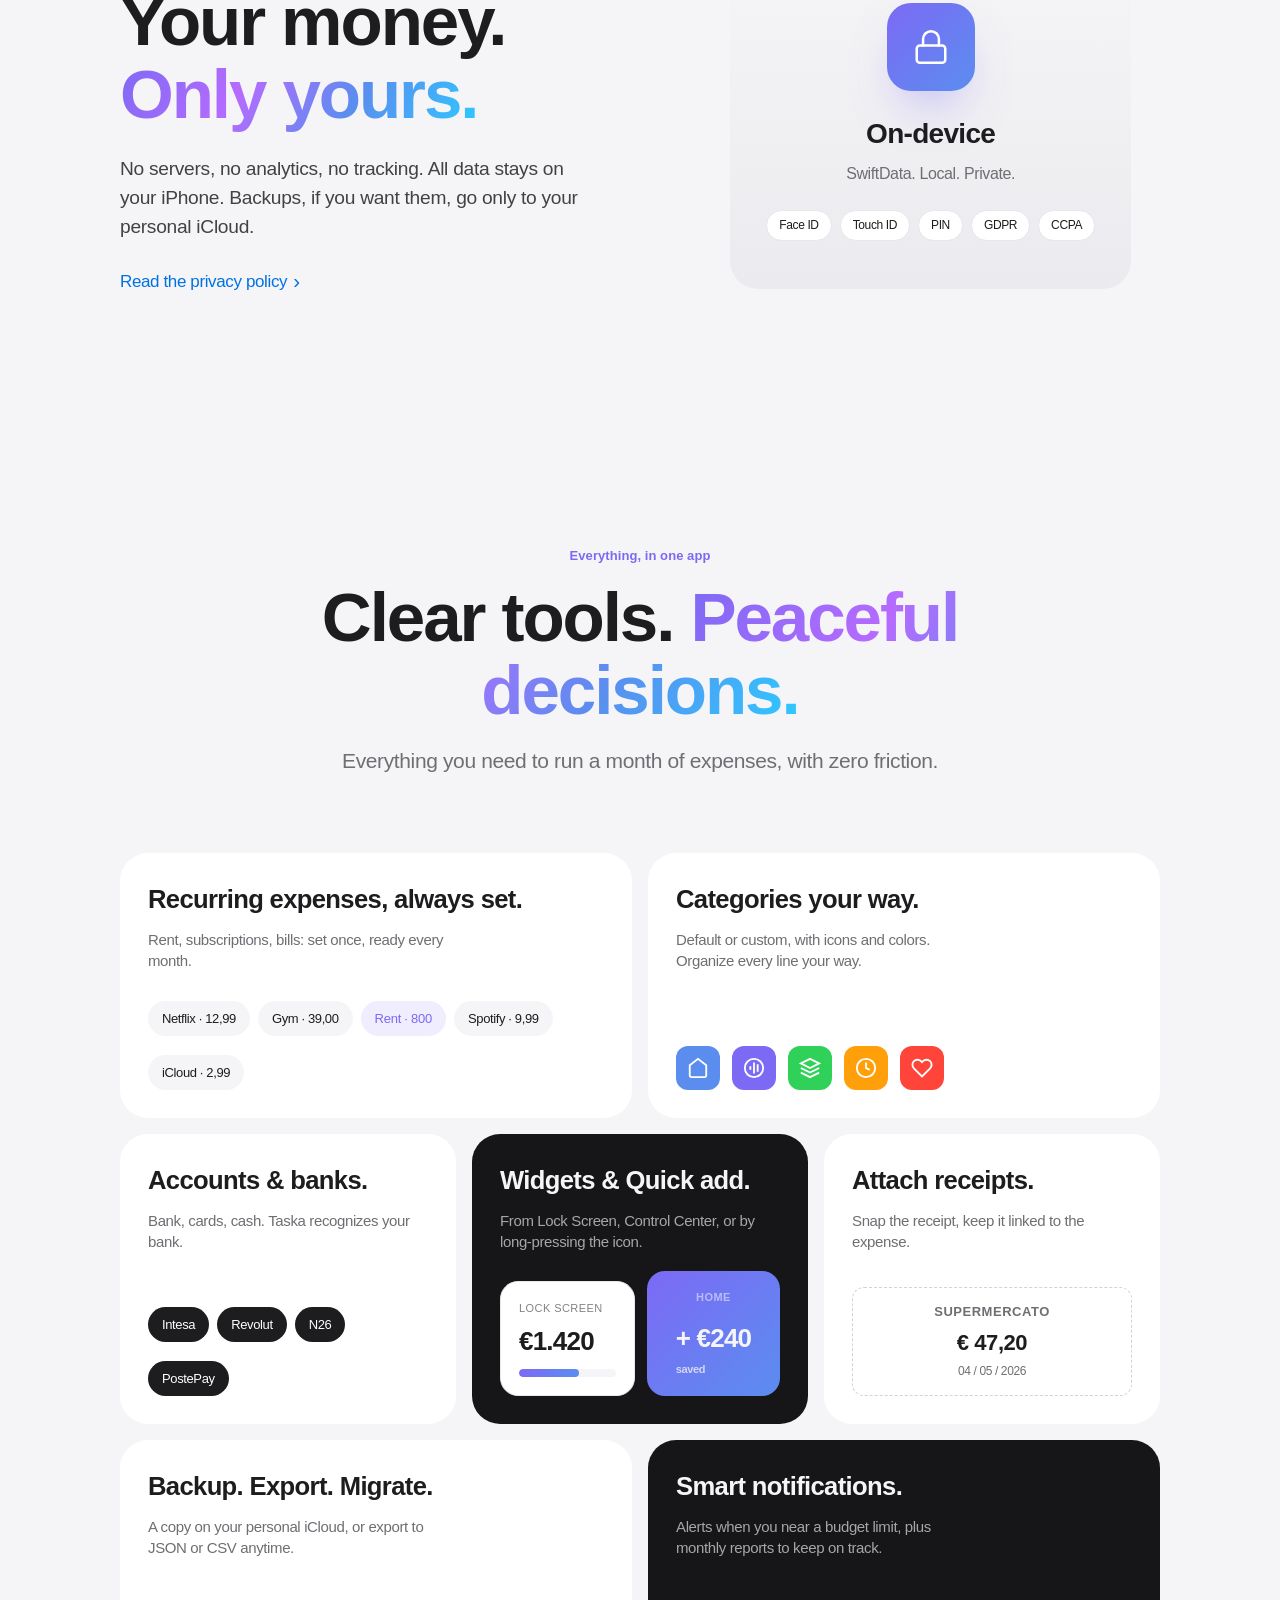
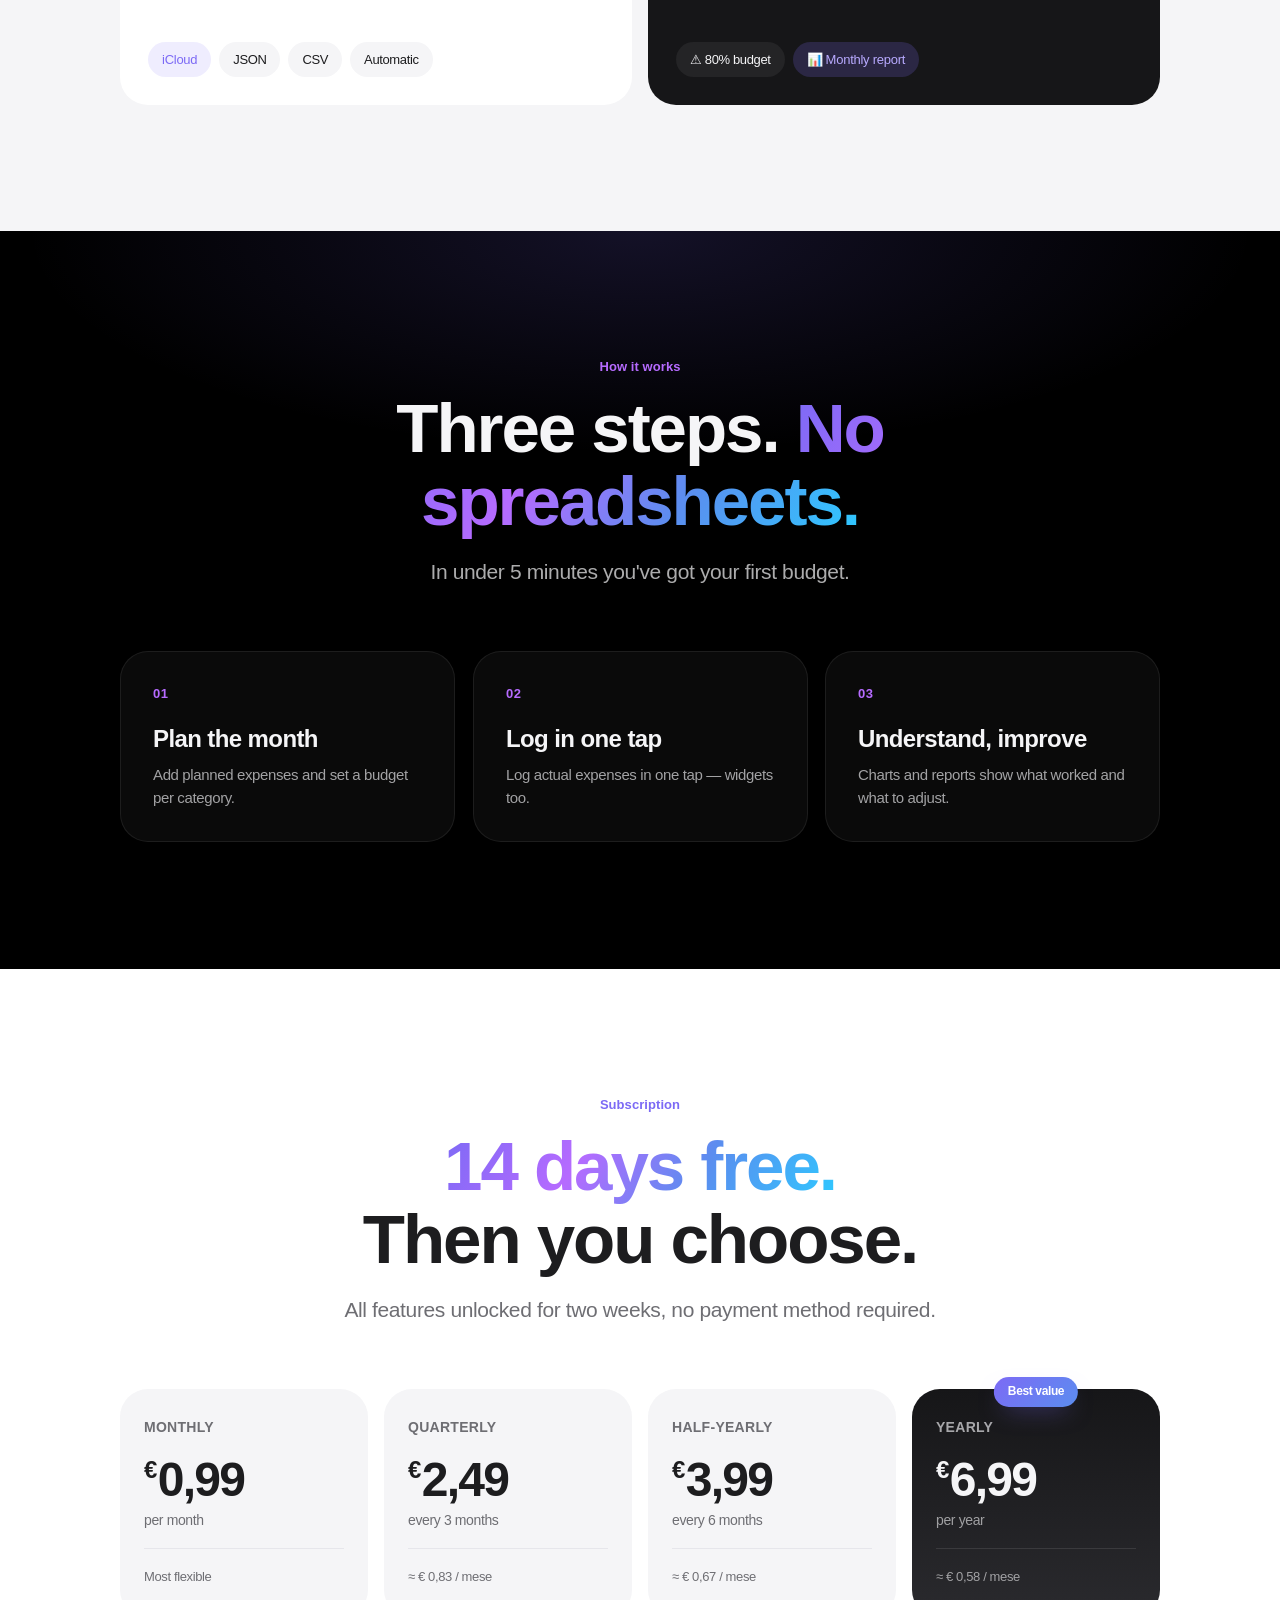
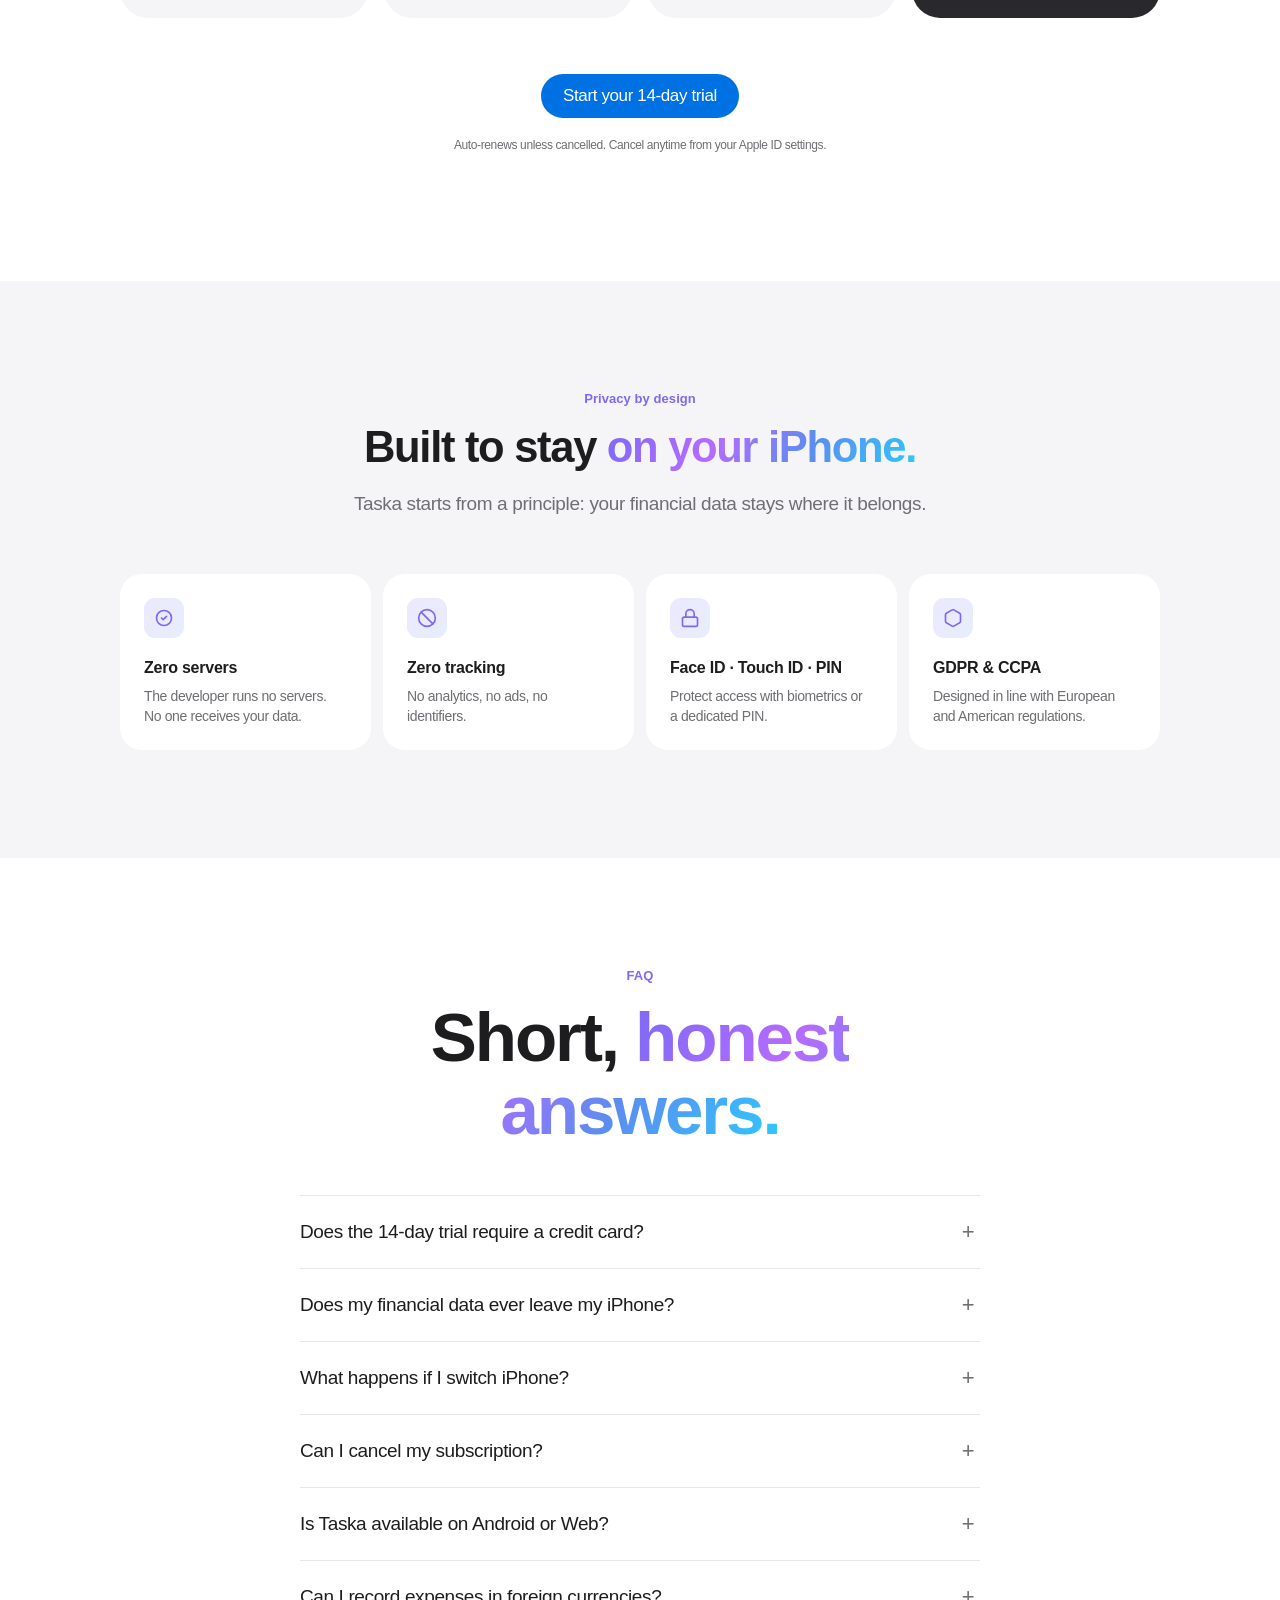
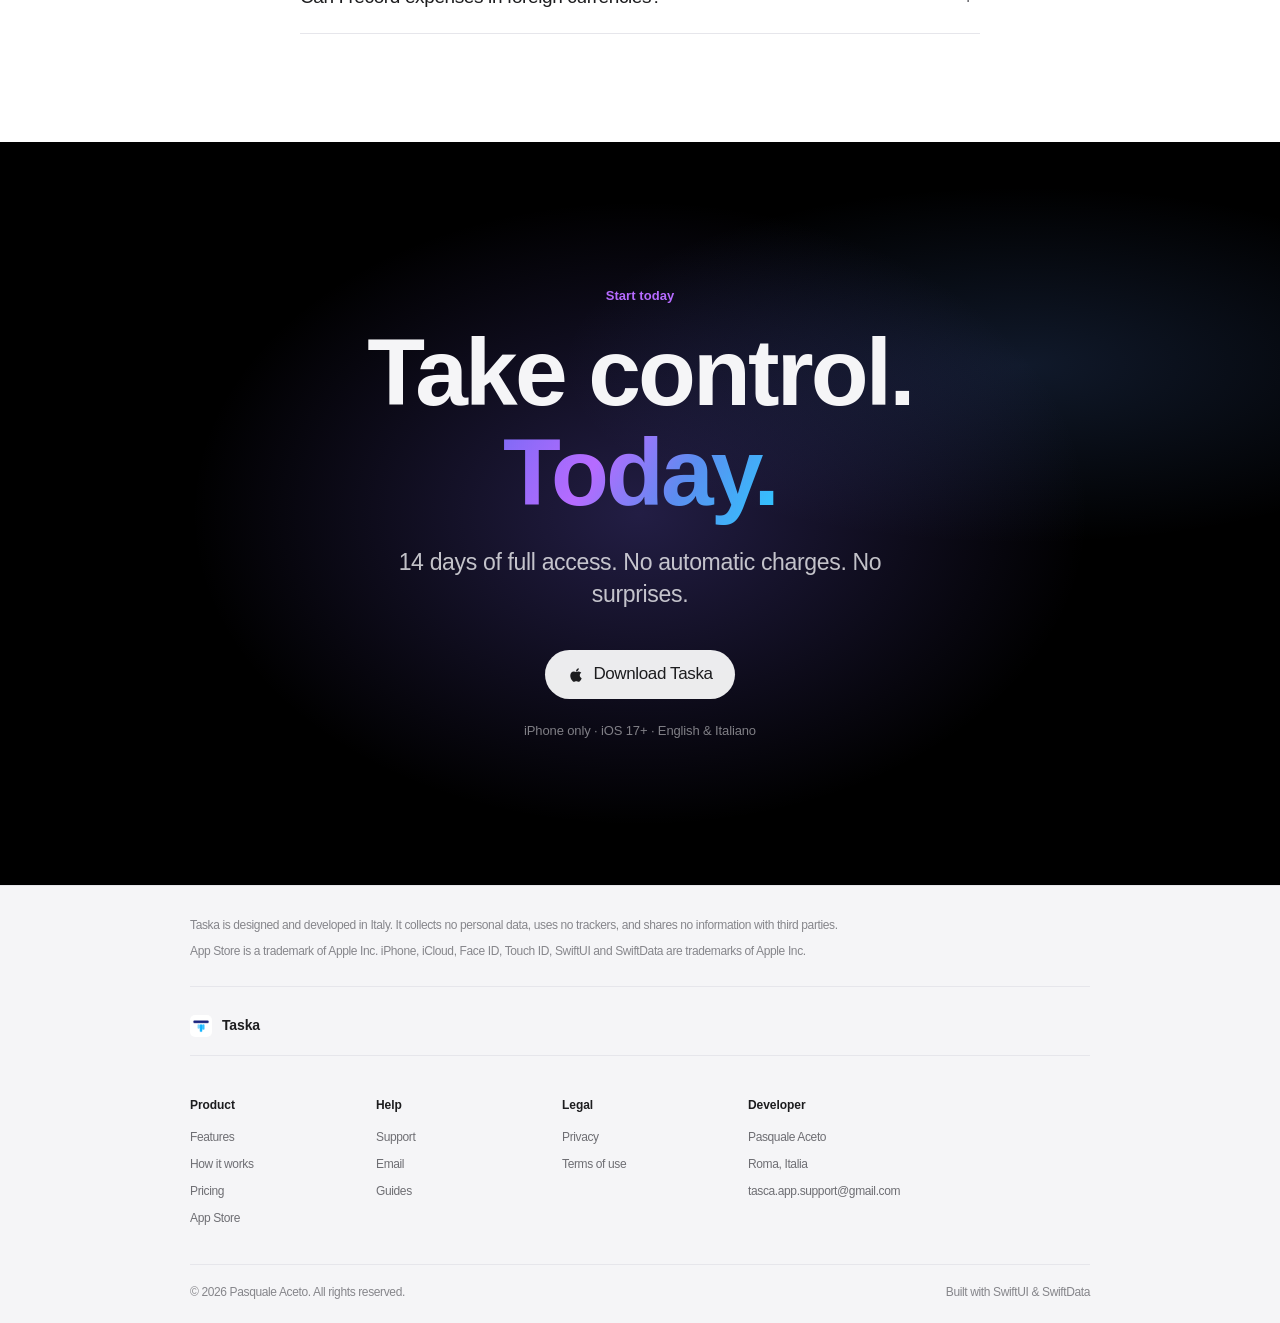
==== commit bfeb7939: "Wire up dashboard screenshot in hero, fix orphaned placeholder markup The previous edit left the .ph" ====
--- a/index.html
+++ b/index.html
@@ -83,10 +83,6 @@
         <div class="phone-notch"></div>
         <div class="phone-screen">
           <img class="phone-screenshot" src="assets/mockups/dashboard.png" alt="Taska Dashboard" />
-            <div class="ph-icon">T</div>
-            <strong style="color:#f5f5f7;font-weight:600;font-family:var(--font);font-size:13px;letter-spacing:-.01em;margin-bottom:4px">SCREENSHOT</strong>
-            assets/mockups/<br/>dashboard.png
-          </div>
         </div>
       </div>
     </div>
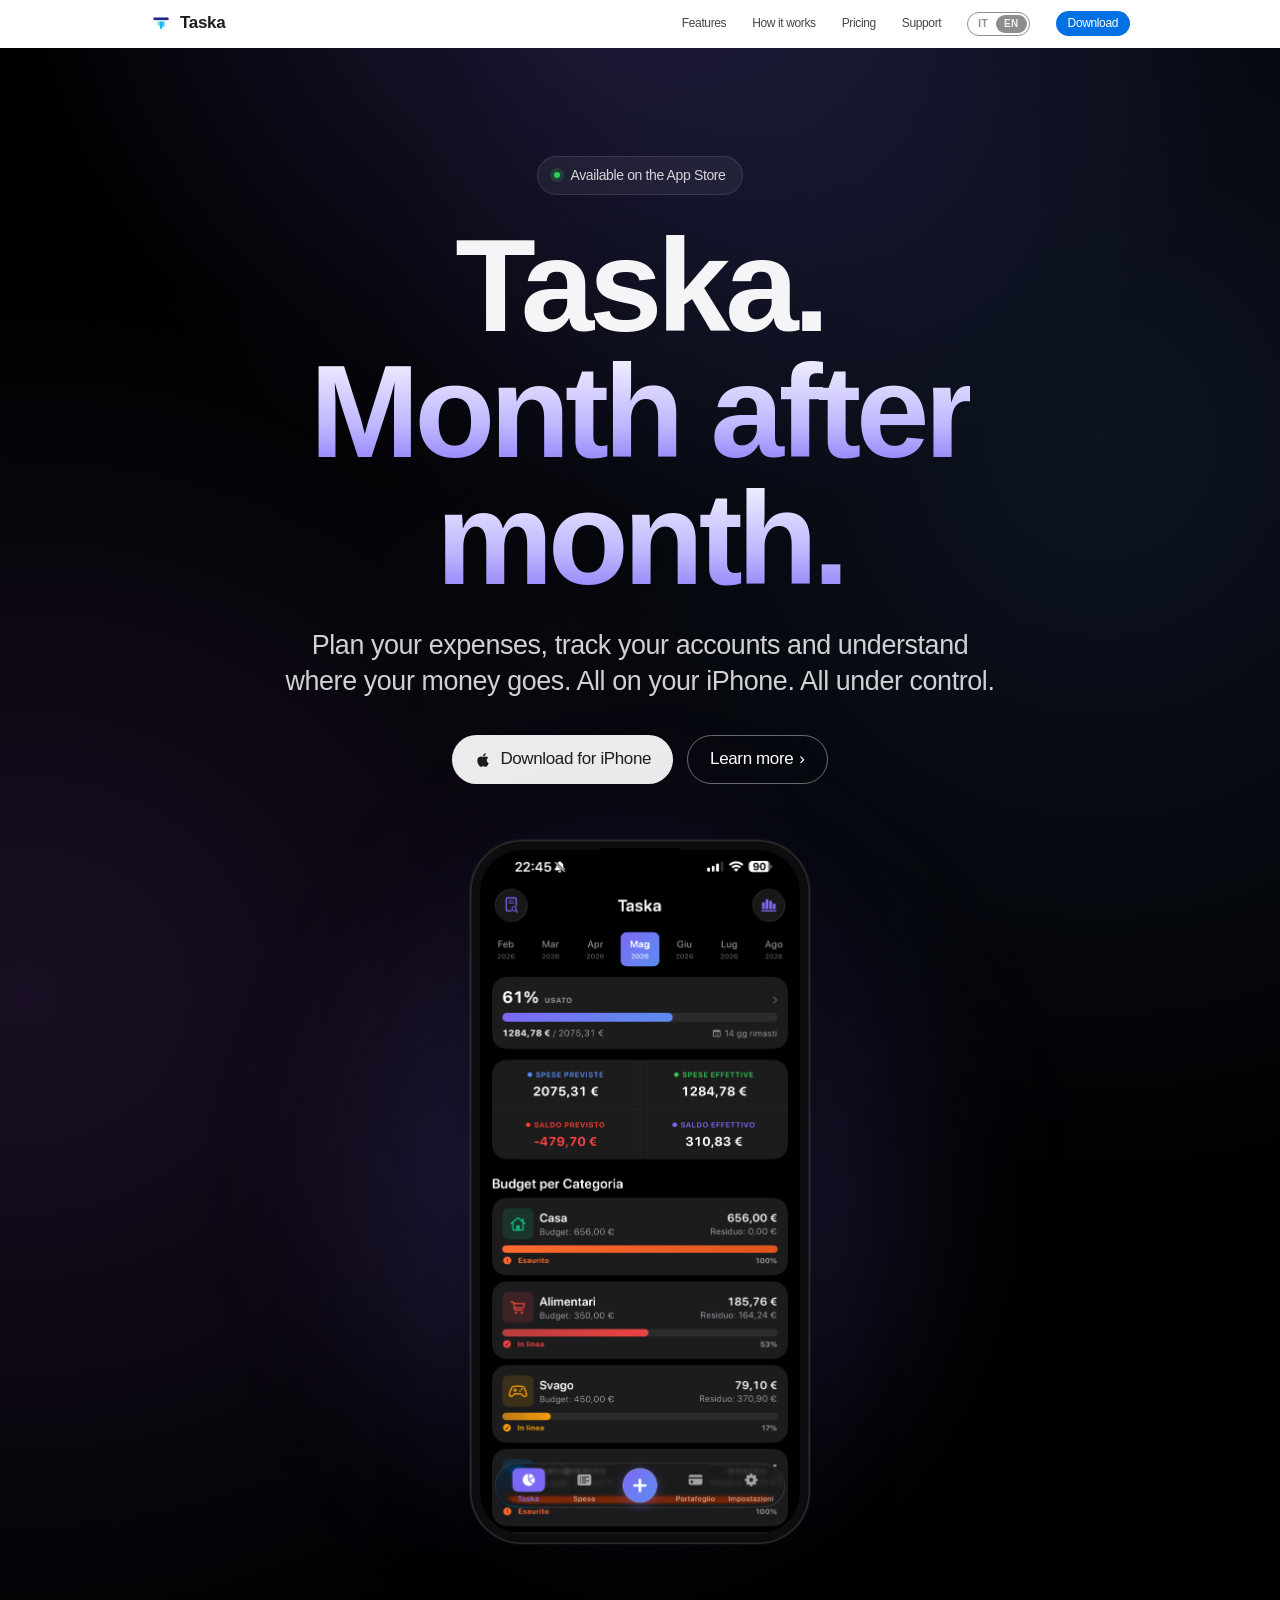
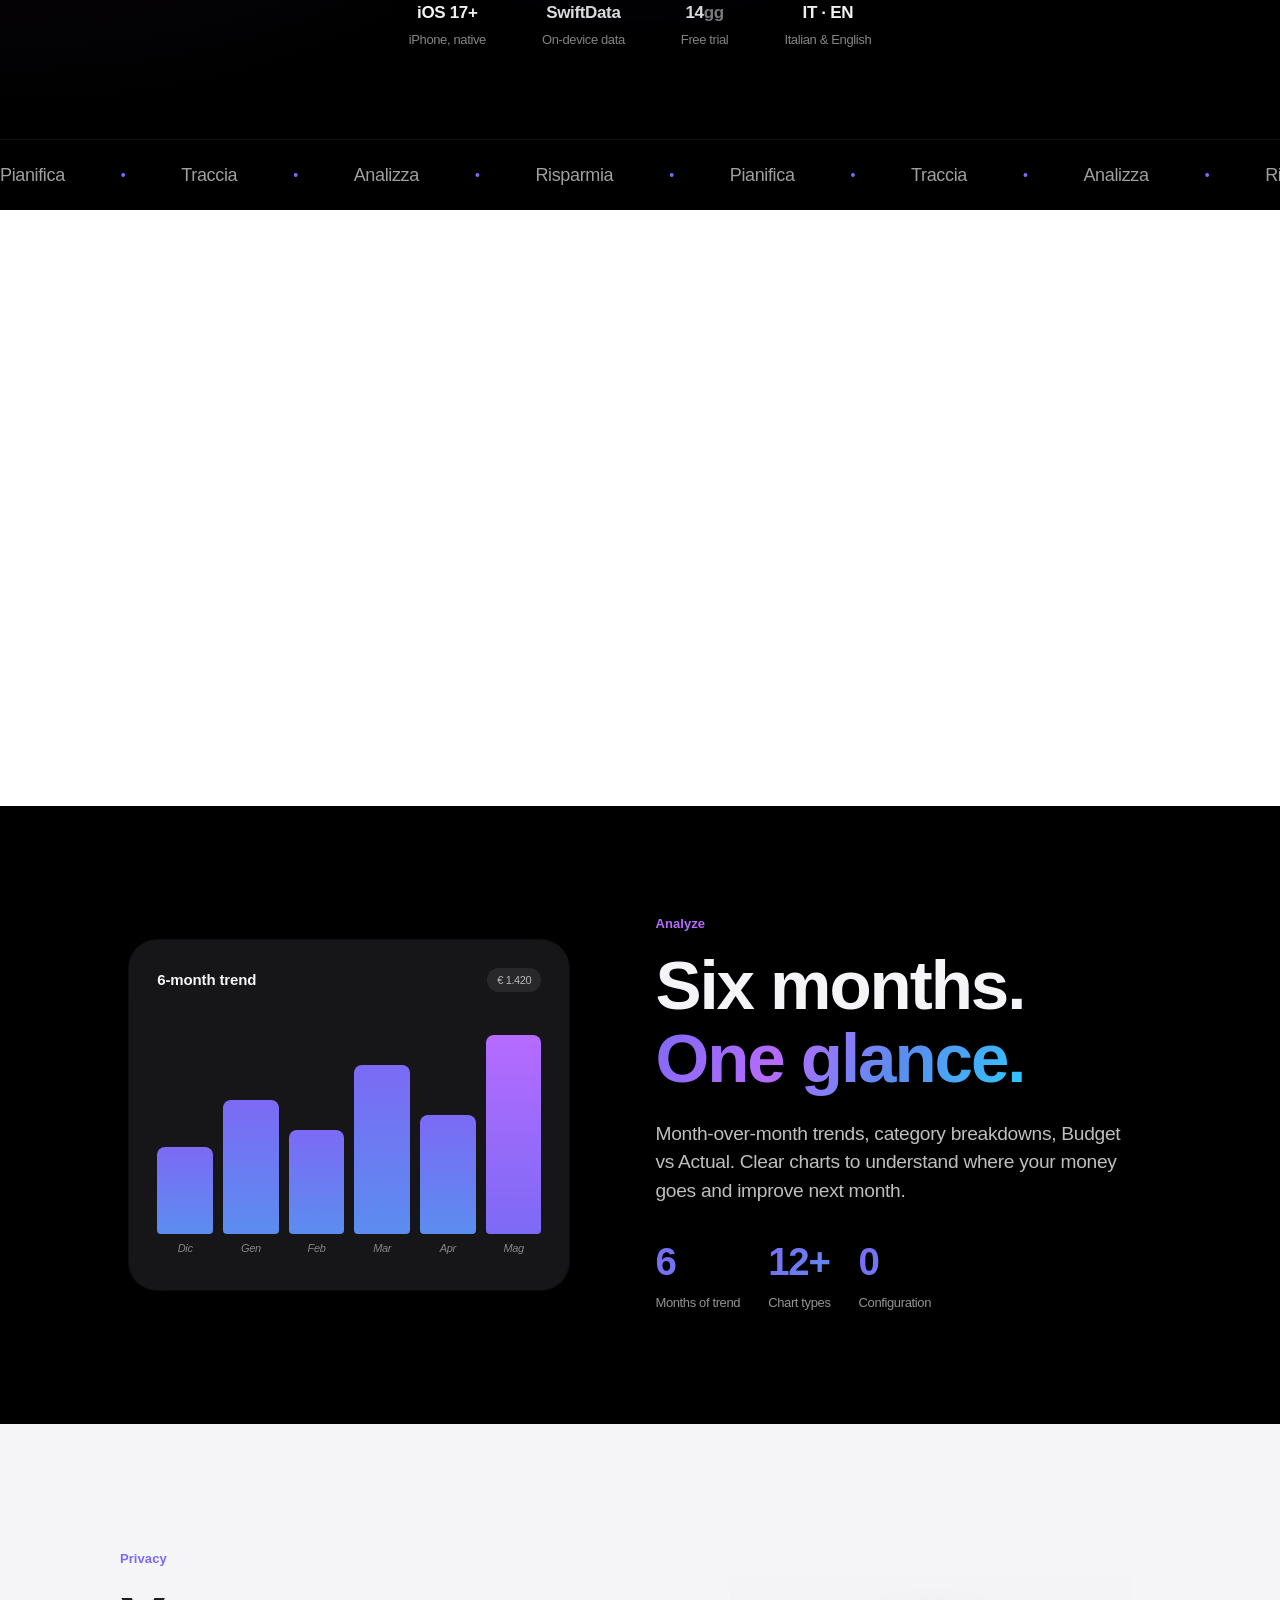
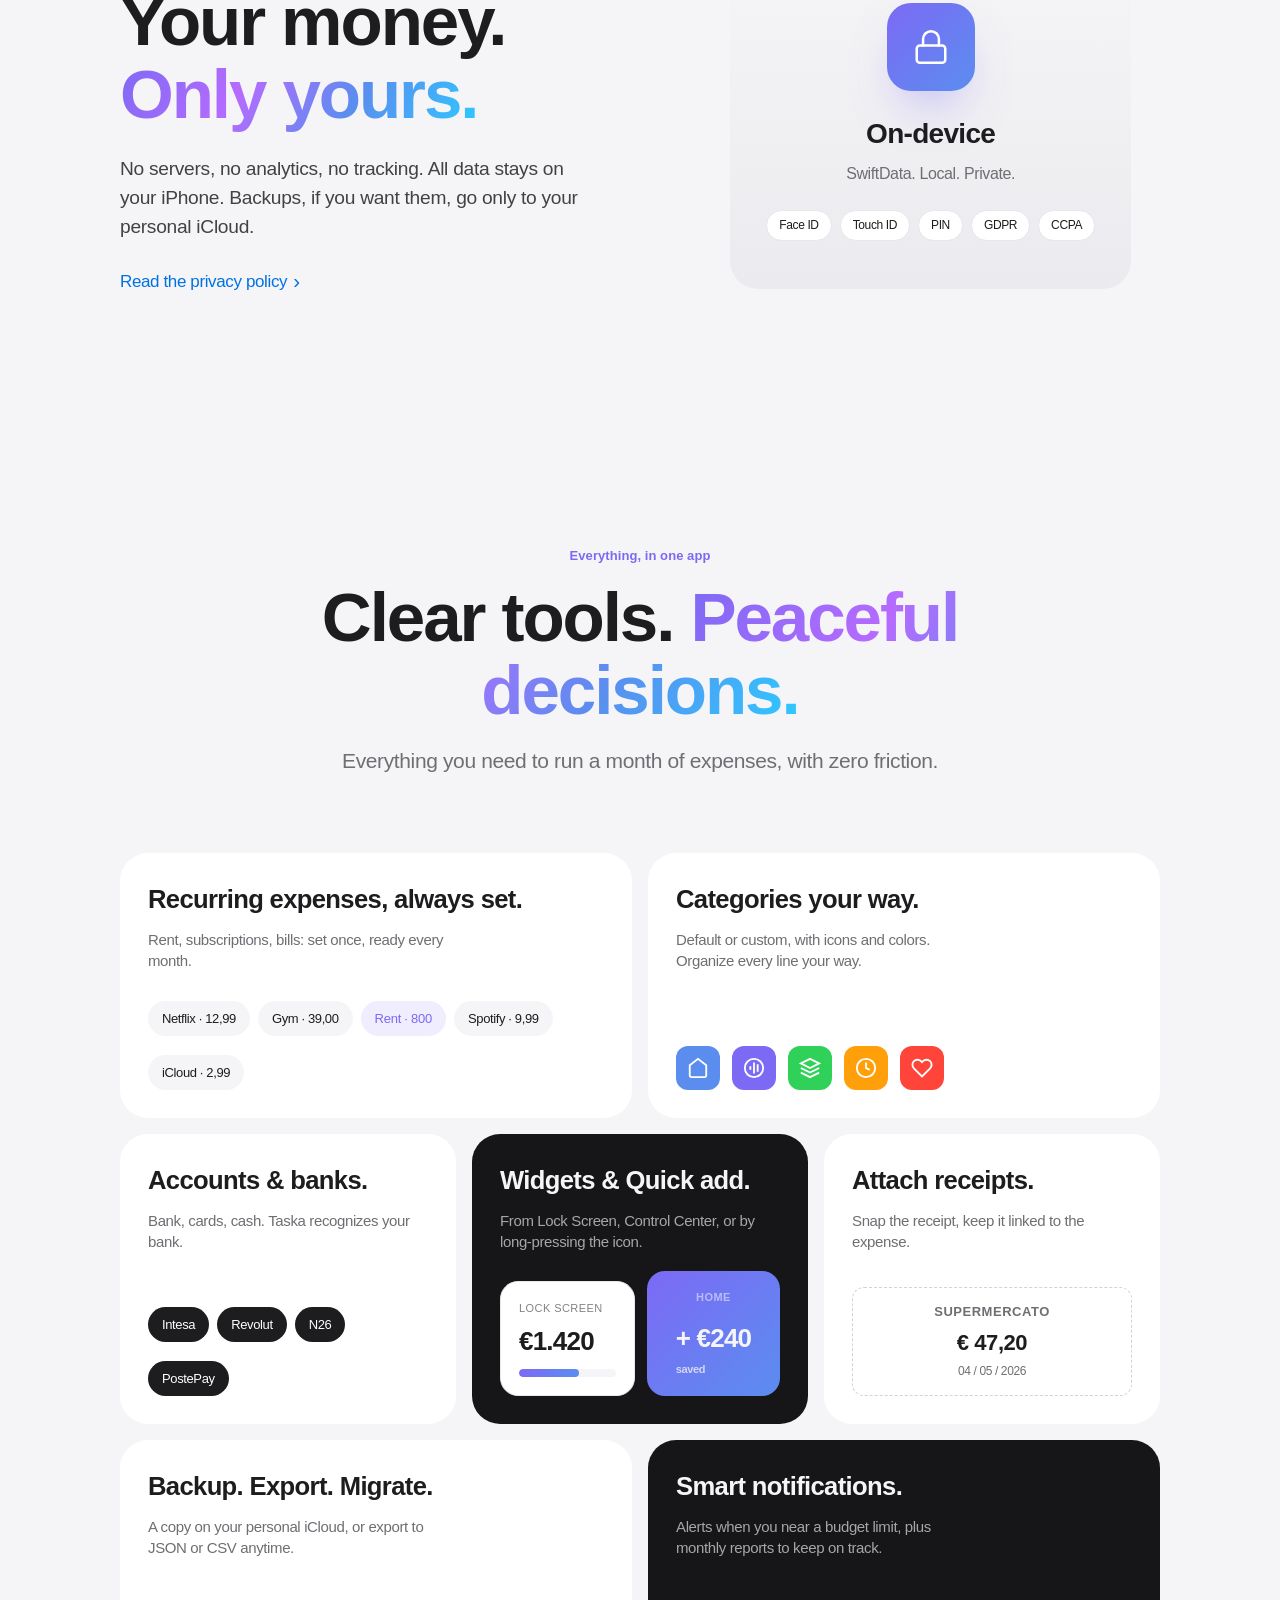
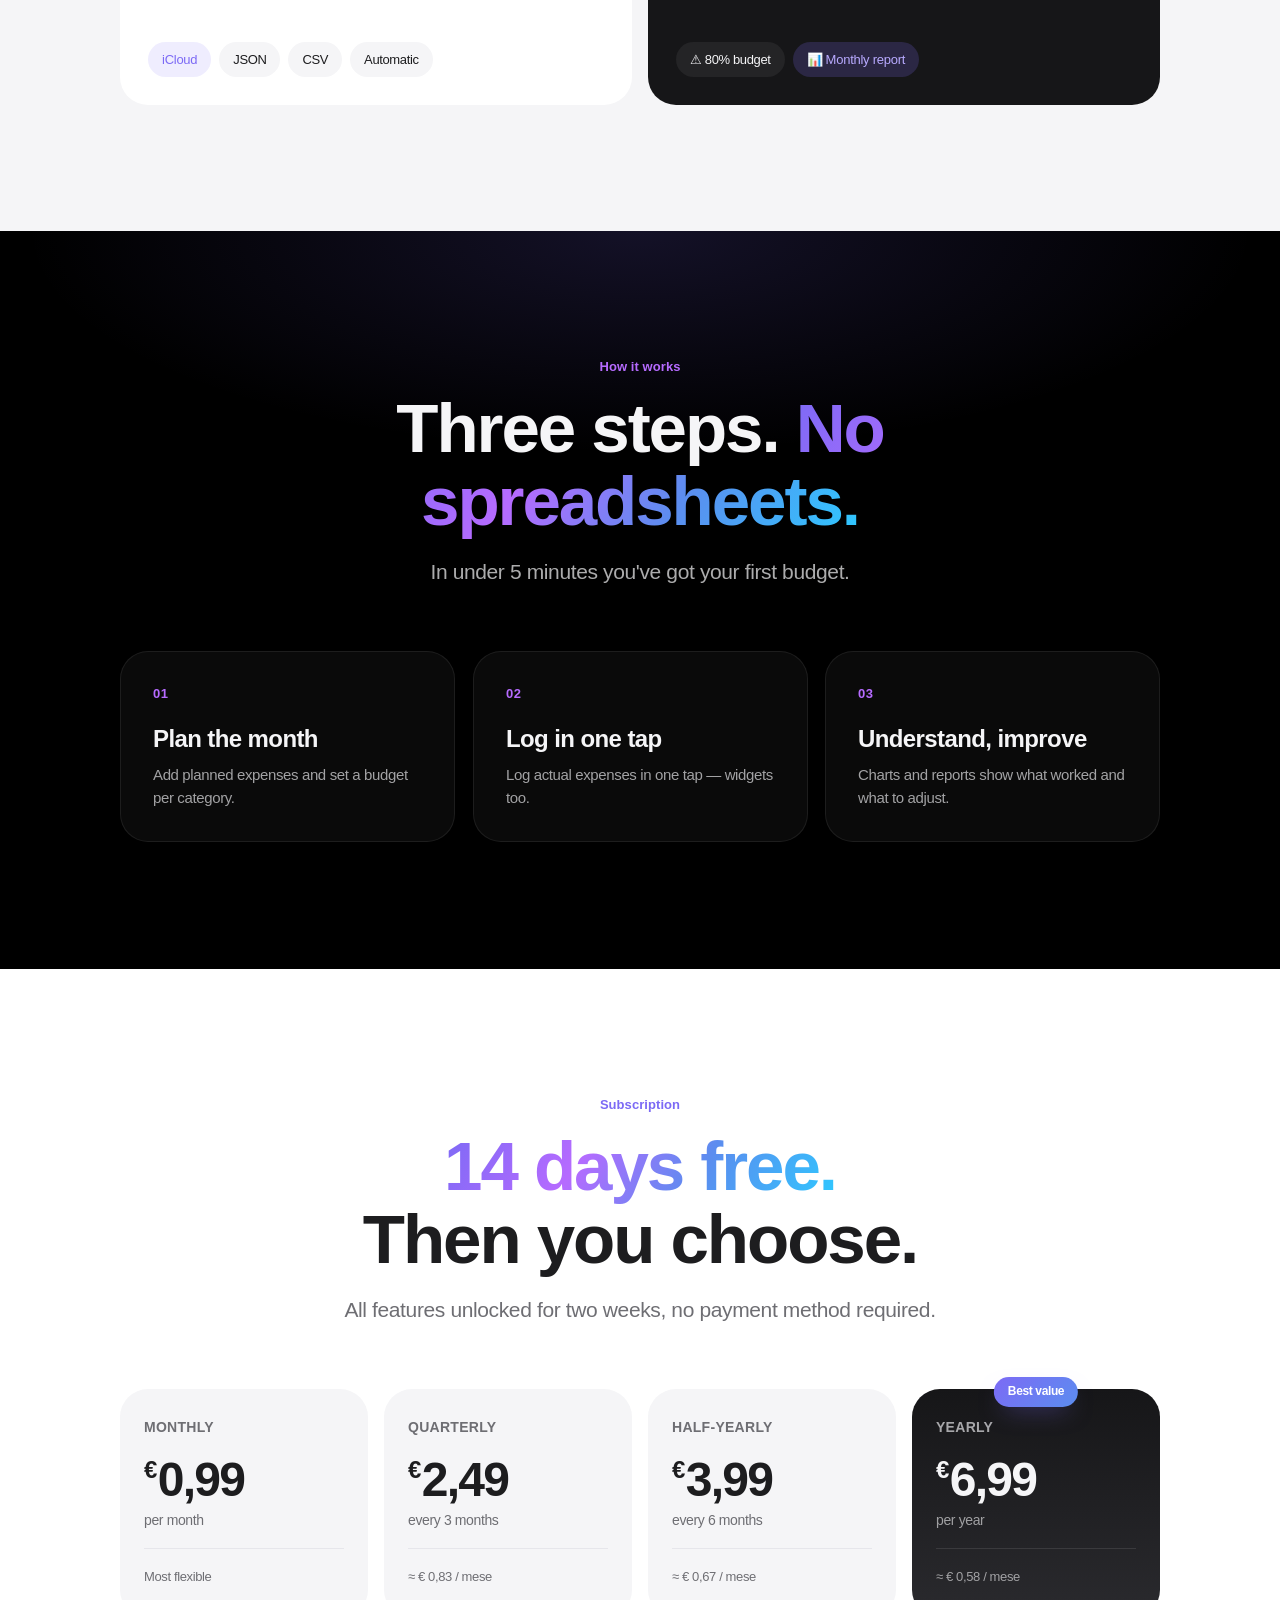
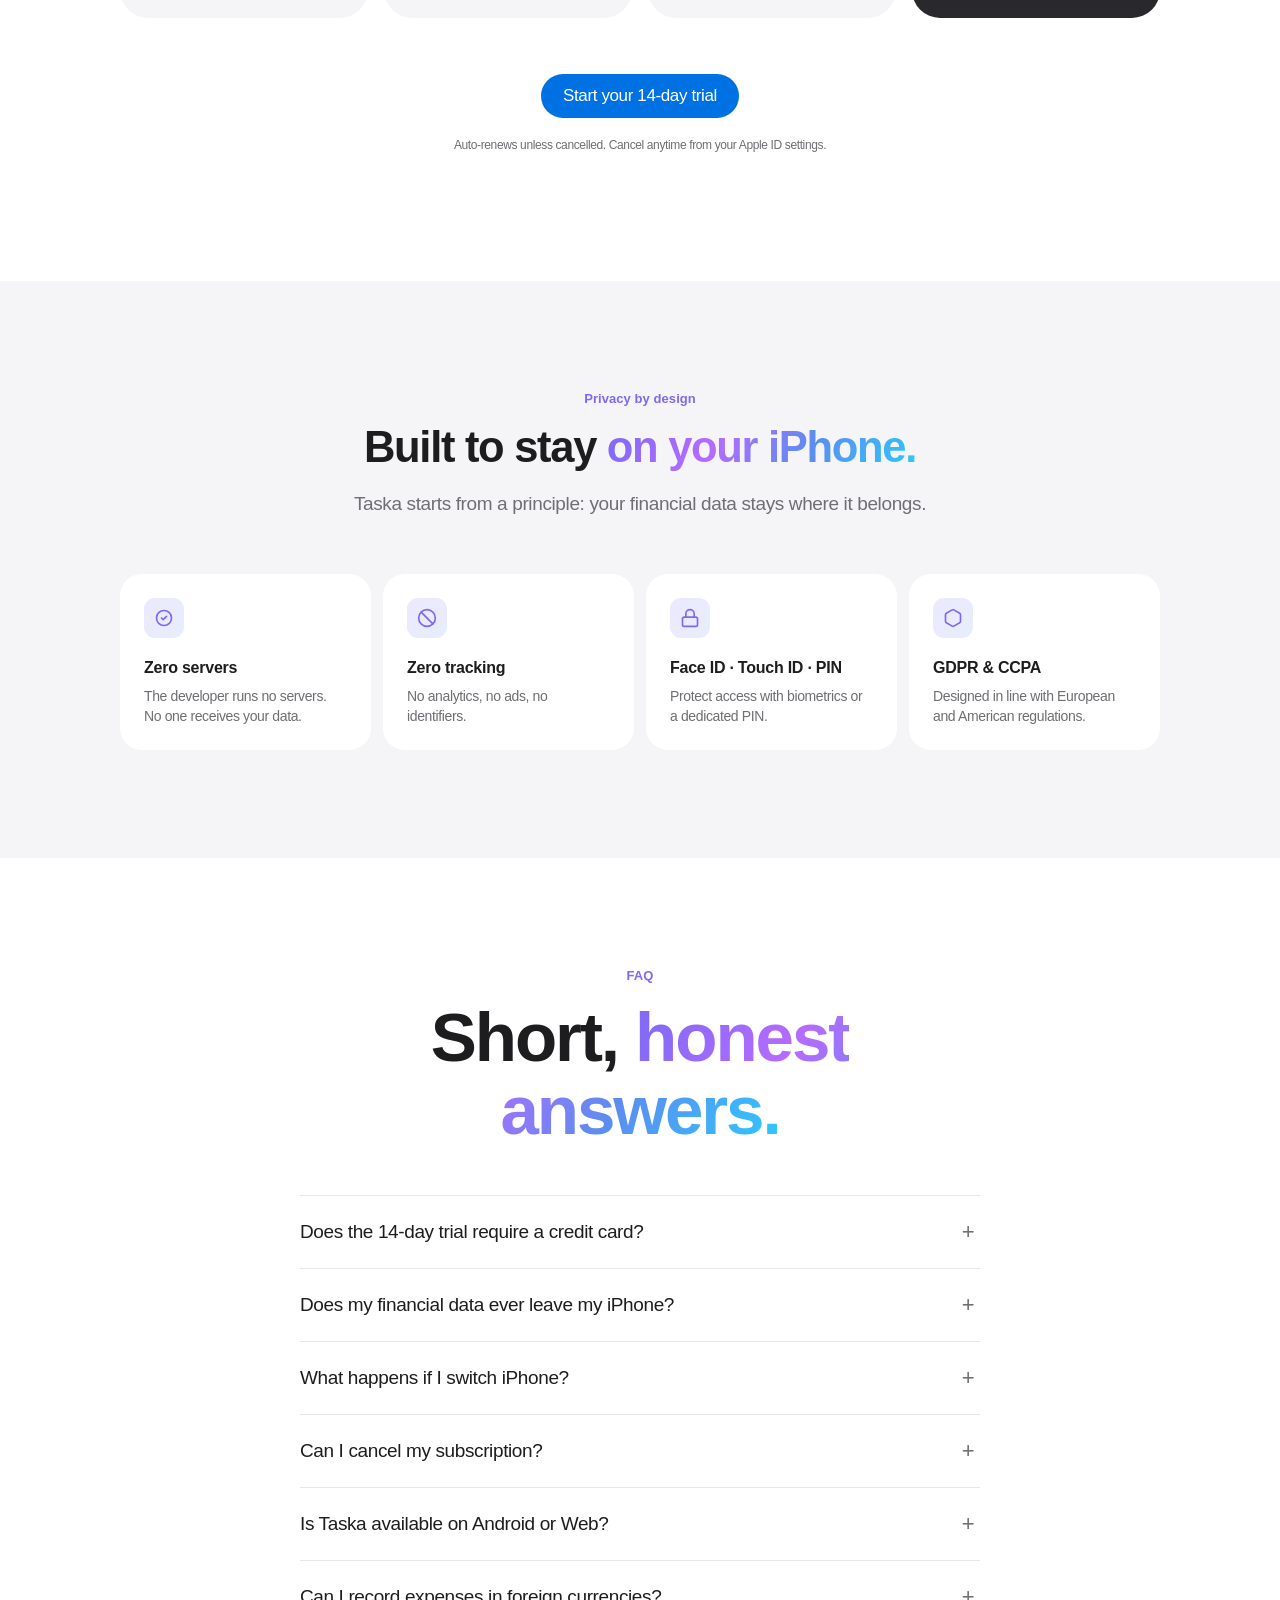
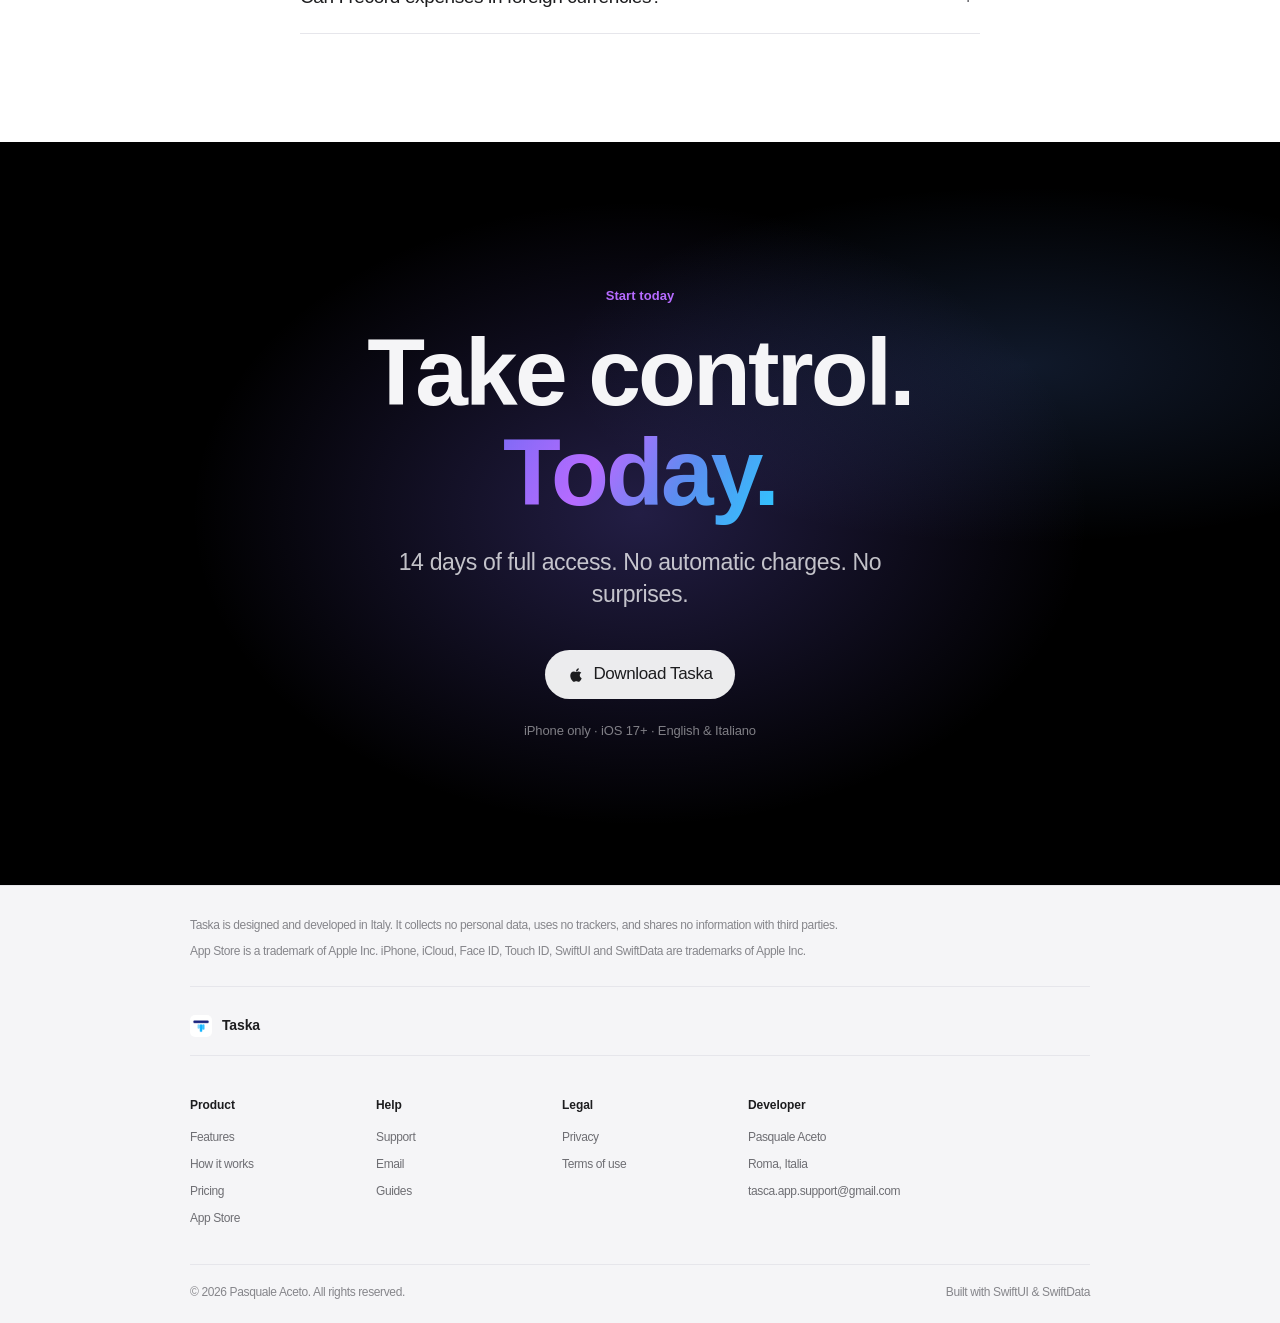
==== commit 3329f3a9: "Point all Download CTAs to the App Store, language-aware Previously every "Scarica / Download" butto" ====
--- a/index.html
+++ b/index.html
@@ -37,7 +37,11 @@
         <button data-set-lang="en"><span>EN</span></button>
       </span>
 
-      <a class="nav-cta" href="#download">
+      <a class="nav-cta"
+         href="https://apps.apple.com/it/app/taska-gestisci-la-tue-spese/id6764268350"
+         data-href-it="https://apps.apple.com/it/app/taska-gestisci-la-tue-spese/id6764268350"
+         data-href-en="https://apps.apple.com/us/app/taska-gestisci-la-tue-spese/id6764268350"
+         target="_blank" rel="noopener">
         <span data-lang="it" class="active-lang">Scarica</span>
         <span data-lang="en">Download</span>
       </a>
@@ -66,7 +70,11 @@
     </p>
 
     <div class="hero-actions">
-      <a class="btn-light" href="#download">
+      <a class="btn-light"
+         href="https://apps.apple.com/it/app/taska-gestisci-la-tue-spese/id6764268350"
+         data-href-it="https://apps.apple.com/it/app/taska-gestisci-la-tue-spese/id6764268350"
+         data-href-en="https://apps.apple.com/us/app/taska-gestisci-la-tue-spese/id6764268350"
+         target="_blank" rel="noopener">
         <svg viewBox="0 0 24 24" fill="currentColor" style="width:18px;height:18px"><path d="M17.05 20.28c-.98.95-2.05.8-3.08.35-1.09-.46-2.09-.48-3.24 0-1.44.62-2.2.44-3.06-.35C2.79 15.25 3.51 7.59 9.05 7.31c1.35.07 2.29.74 3.08.8 1.18-.24 2.31-.93 3.57-.84 1.51.12 2.65.72 3.4 1.8-3.12 1.87-2.38 5.98.48 7.13-.57 1.5-1.31 2.99-2.54 4.09zM12.03 7.25c-.15-2.23 1.66-4.07 3.74-4.25.29 2.58-2.34 4.5-3.74 4.25z"/></svg>
         <span data-lang="it" class="active-lang">Scarica per iPhone</span>
         <span data-lang="en">Download for iPhone</span>
@@ -616,7 +624,11 @@
   </div>
 
   <div class="pricing-cta reveal">
-    <a class="btn-primary" href="#download" id="download">
+    <a class="btn-primary"
+       href="https://apps.apple.com/it/app/taska-gestisci-la-tue-spese/id6764268350"
+       data-href-it="https://apps.apple.com/it/app/taska-gestisci-la-tue-spese/id6764268350"
+       data-href-en="https://apps.apple.com/us/app/taska-gestisci-la-tue-spese/id6764268350"
+       target="_blank" rel="noopener">
       <span data-lang="it" class="active-lang">Inizia i 14 giorni gratuiti</span>
       <span data-lang="en">Start your 14-day trial</span>
     </a>
@@ -813,7 +825,11 @@
     <span data-lang="it" class="active-lang">14 giorni di accesso completo. Nessun addebito automatico. Nessuna sorpresa.</span>
     <span data-lang="en">14 days of full access. No automatic charges. No surprises.</span>
   </p>
-  <a class="btn-light" href="https://apps.apple.com/it/app/taska-gestisci-la-tue-spese/id6764268350" target="_blank" rel="noopener">
+  <a class="btn-light"
+     href="https://apps.apple.com/it/app/taska-gestisci-la-tue-spese/id6764268350"
+     data-href-it="https://apps.apple.com/it/app/taska-gestisci-la-tue-spese/id6764268350"
+     data-href-en="https://apps.apple.com/us/app/taska-gestisci-la-tue-spese/id6764268350"
+     target="_blank" rel="noopener">
     <svg viewBox="0 0 24 24" fill="currentColor" style="width:18px;height:18px"><path d="M17.05 20.28c-.98.95-2.05.8-3.08.35-1.09-.46-2.09-.48-3.24 0-1.44.62-2.2.44-3.06-.35C2.79 15.25 3.51 7.59 9.05 7.31c1.35.07 2.29.74 3.08.8 1.18-.24 2.31-.93 3.57-.84 1.51.12 2.65.72 3.4 1.8-3.12 1.87-2.38 5.98.48 7.13-.57 1.5-1.31 2.99-2.54 4.09zM12.03 7.25c-.15-2.23 1.66-4.07 3.74-4.25.29 2.58-2.34 4.5-3.74 4.25z"/></svg>
     <span data-lang="it" class="active-lang">Scarica Taska</span>
     <span data-lang="en">Download Taska</span>
@@ -851,7 +867,10 @@
           <li><a href="index.html#funzioni"><span data-lang="it" class="active-lang">Funzioni</span><span data-lang="en">Features</span></a></li>
           <li><a href="index.html#come"><span data-lang="it" class="active-lang">Come funziona</span><span data-lang="en">How it works</span></a></li>
           <li><a href="index.html#prezzi"><span data-lang="it" class="active-lang">Prezzi</span><span data-lang="en">Pricing</span></a></li>
-          <li><a href="https://apps.apple.com/it/app/taska-gestisci-la-tue-spese/id6764268350" target="_blank" rel="noopener">App Store</a></li>
+          <li><a href="https://apps.apple.com/it/app/taska-gestisci-la-tue-spese/id6764268350"
+                 data-href-it="https://apps.apple.com/it/app/taska-gestisci-la-tue-spese/id6764268350"
+                 data-href-en="https://apps.apple.com/us/app/taska-gestisci-la-tue-spese/id6764268350"
+                 target="_blank" rel="noopener">App Store</a></li>
         </ul>
       </div>
       <div>
